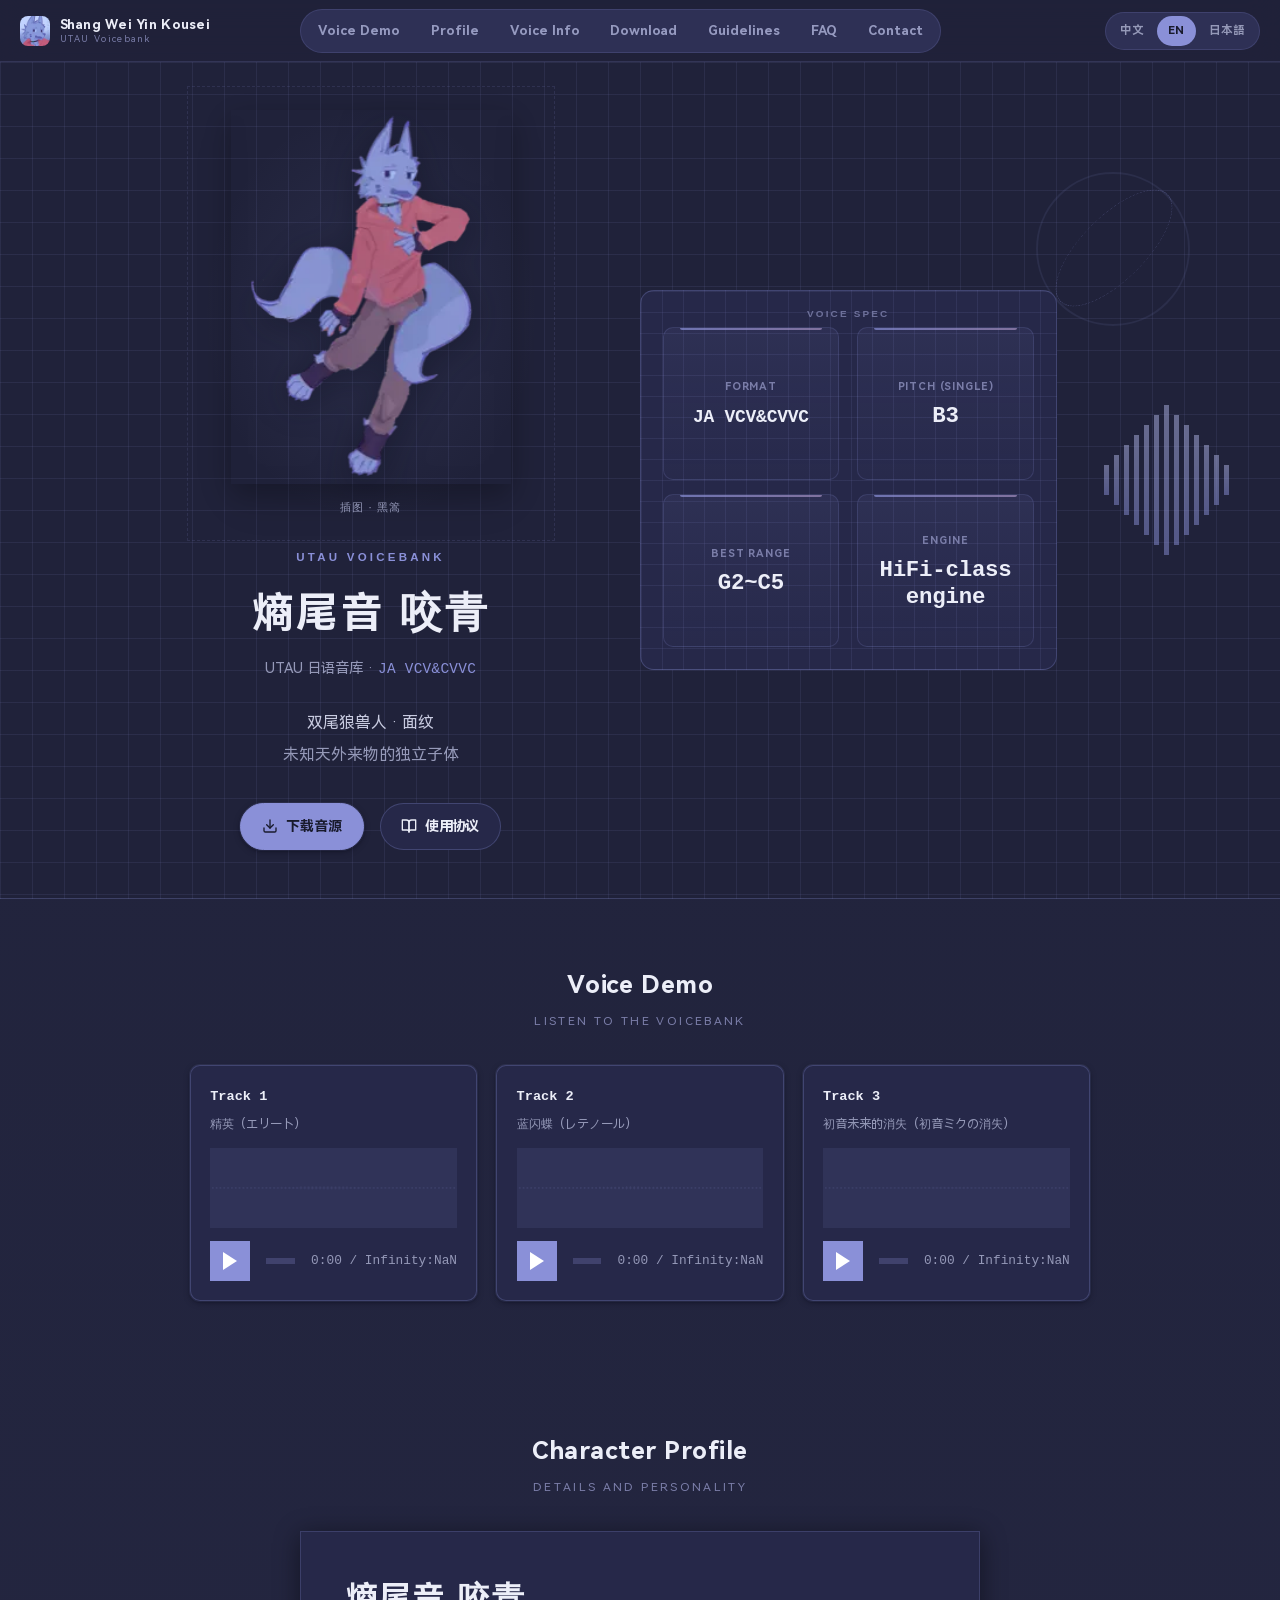
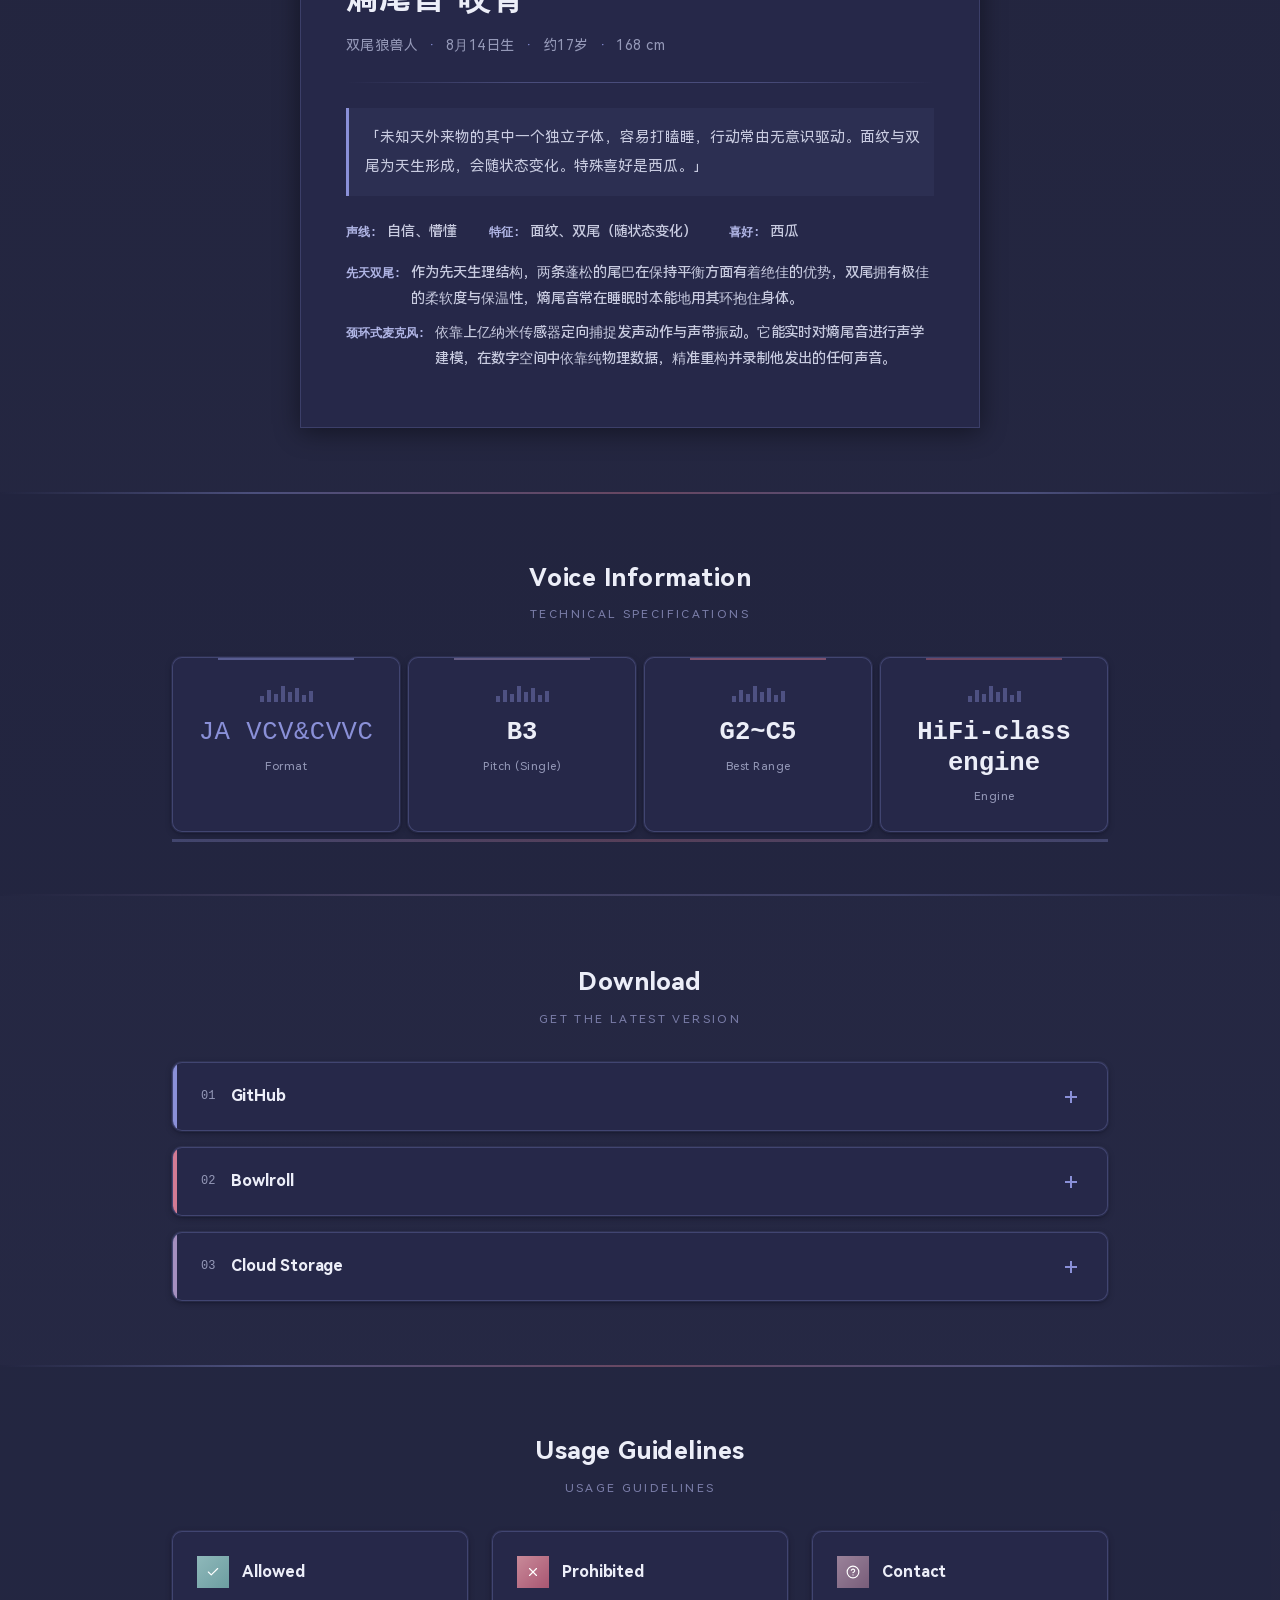
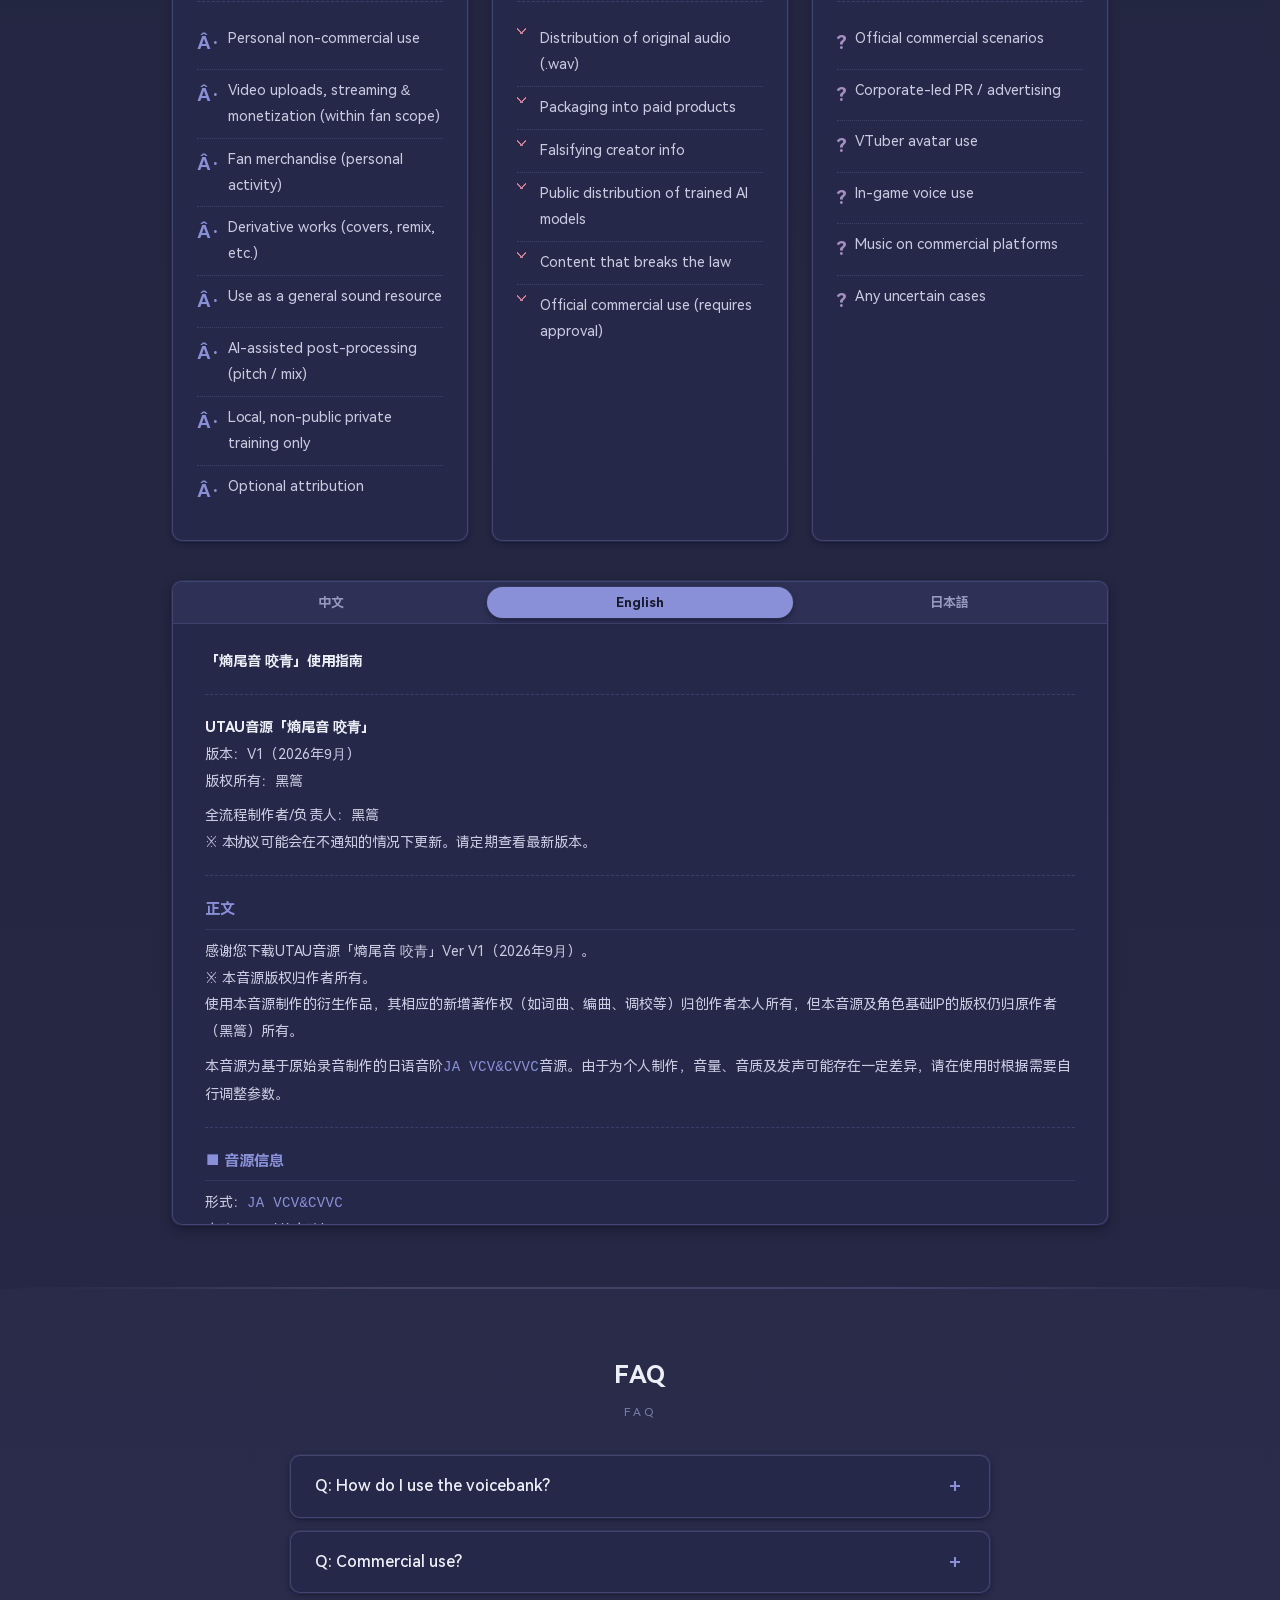
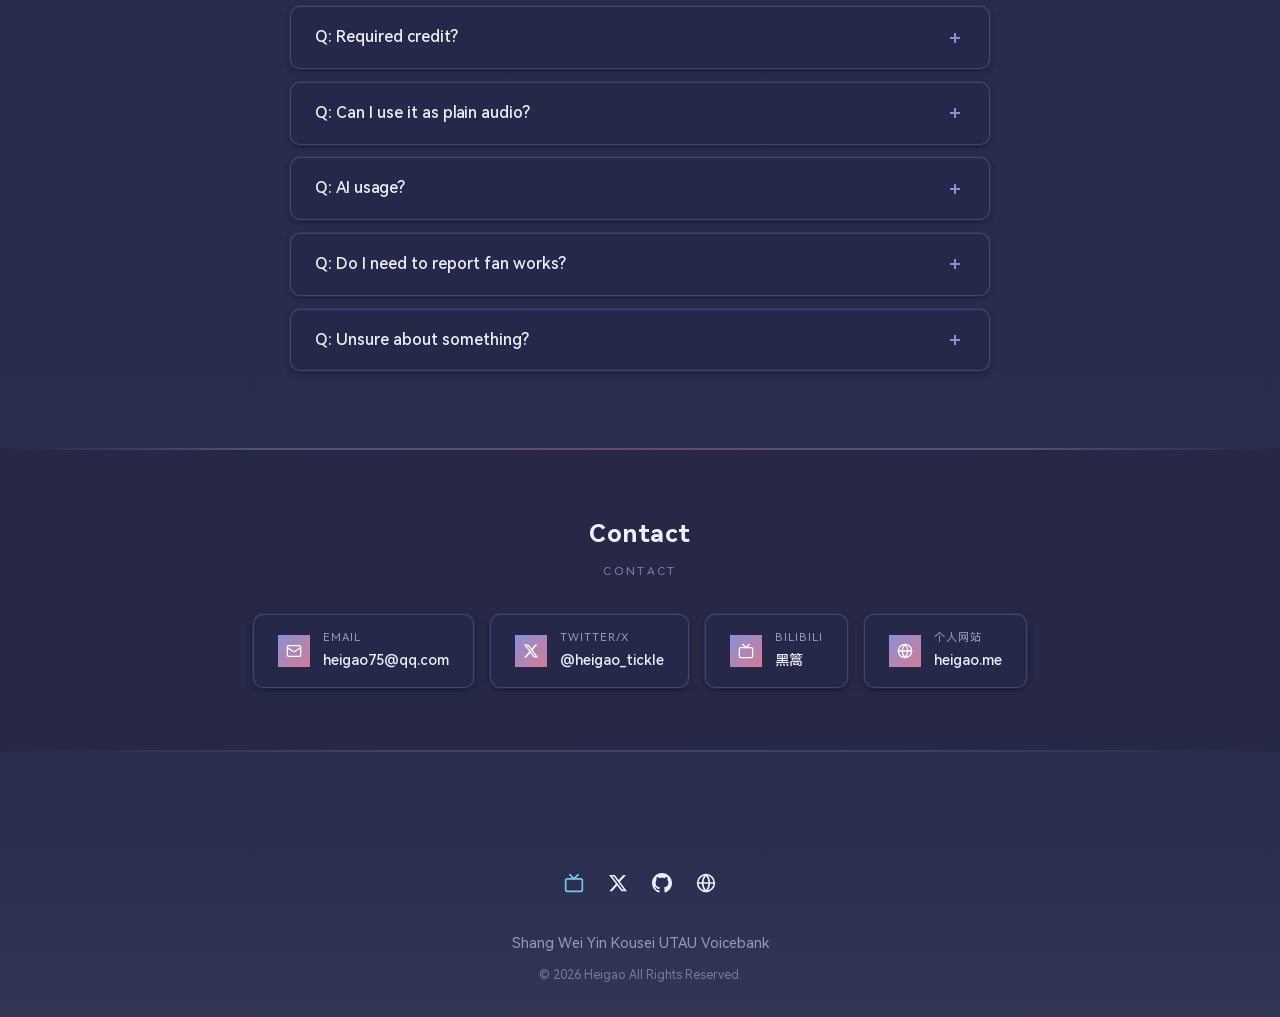
==== index-en.html @ f9328d7e "Re-encode demo-01 from updated Elite source WAV" ====
<!DOCTYPE html>

<html lang="en"><head><meta http-equiv="Content-Type" content="text/html; charset=UTF-8">
  
  <meta name="viewport" content="width=device-width, initial-scale=1.0">
  <title>Shang Wei Yin Kousei | UTAU Voicebank</title>
  <meta name="description" content="Shang Wei Yin Kousei free UTAU Japanese voicebank (JA VCV&amp;CVVC). Wolf furry character with facial markings & twin tails. Great for covers and fan creation. Created by Heigao.">
  <meta name="author" content="黑篙">

  <link rel="alternate" hreflang="zh-CN" href="https://kuro-voicebank.pages.dev/">
  <link rel="alternate" hreflang="ja" href="https://kuro-voicebank.pages.dev/index-jp.html">
  <link rel="alternate" hreflang="en" href="https://kuro-voicebank.pages.dev/index-en.html">
  <link rel="alternate" hreflang="x-default" href="https://kuro-voicebank.pages.dev/">

  <!-- Open Graph -->
  <meta property="og:title" content="Shang Wei Yin Kousei | UTAU Voicebank">
  <meta property="og:description" content="UTAU voicebank Shang Wei Yin Kousei — JA VCV&amp;CVVC Japanese single-scale library. Recommended engine: HiFi-class engine. Free to download for covers and fan creation.">
  <meta property="og:type" content="website">

  <!-- Favicon -->
  <link rel="icon" type="image/x-icon" href="favicon.ico">
  <link rel="icon" type="image/webp" sizes="48x48" href="assets/images/icon-48.webp">

  <!-- Jost (英文标题) + Source Code Pro (代码/数字) + Zen Kaku Gothic New (日文) -->
  <link rel="preconnect" href="https://fonts.googleapis.com">
  <link rel="preconnect" href="https://fonts.gstatic.com" crossorigin="">
  <link href="https://fonts.googleapis.comcss2?family=Jost:wght@500;600;700;800;900&family=Source+Code+Pro:wght@400;500;600;700&family=Zen+Kaku+Gothic+New:wght@500;700;900&display=swap" rel="stylesheet">

  <!-- Styles -->
    
  

  <style>
    /* 单独微调中文版上下两行的文字间距，修复较短文本导致的视觉断层 */
    .scroll-left .bg-deco-text,
    .scroll-left-slow .bg-deco-text {
      padding-right: 12vw !important;
      /* 缩小中文短句块之间的左右留白 */
    }
  </style>
  
  
  
  
  
  
  
  
  
  
  
  
  
  
  
  
  
  
  
  
  
  
  
  
  
  
  
  
  
  
  
  
  
  
  
  
  
  
  
  
  
    
  
  
  
  
  
  <style id="critical-css">@font-face{font-family:'HarmonyOS Sans SC';src:url('font/subset/HarmonyOS_Sans_SC_Regular.woff2') format('woff2'),url('font/subset/HarmonyOS_Sans_SC_Regular.woff') format('woff');font-weight:400;font-style:normal;font-display:swap;}@font-face{font-family:'HarmonyOS Sans SC';src:url('font/subset/HarmonyOS_Sans_SC_Medium.woff2') format('woff2'),url('font/subset/HarmonyOS_Sans_SC_Medium.woff') format('woff');font-weight:500;font-style:normal;font-display:swap;}@font-face{font-family:'HarmonyOS Sans SC';src:url('font/subset/HarmonyOS_Sans_SC_Bold.woff2') format('woff2'),url('font/subset/HarmonyOS_Sans_SC_Bold.woff') format('woff');font-weight:700;font-style:normal;font-display:swap;}:root{--sidebar-width:0px;}*{position:relative;z-index:1;}html{scroll-behavior:smooth;}body{background:linear-gradient(180deg,var(--bg-top) 0%,var(--bg-bottom) 100%);}a{color:var(--primary);text-decoration:none;transition:color 0.2s;}a:hover{color:var(--accent-pink);}.bg-deco{position:fixed;top:0;left:0;right:0;bottom:0;z-index:0;pointer-events:none;overflow:hidden;}.bg-deco-wrapper{position:absolute;top:50%;left:50%;transform:translate(-50%,-50%) rotate(-12deg);width:200vw;display:flex;flex-direction:column;gap:10vh;}.bg-deco-row{display:flex;width:max-content;}.bg-deco-text{opacity:0.45;}.scroll-left{animation:marquee-left 70s linear infinite;}.scroll-right{animation:marquee-right 60s linear infinite;}.scroll-left-slow{animation:marquee-left 100s linear infinite;}.main-content{margin-left:0;}.container{padding-top:2.2rem;padding-bottom:2.2rem;}.sidebar{display:none !important;}.sidebar-brand{padding:0 1.2rem 1.5rem;border-bottom:1px solid var(--border);margin-bottom:1rem;}.sidebar-brand-link{display:flex;align-items:center;gap:0.7rem;text-decoration:none;}.sidebar-brand-link img{width:36px;height:36px;border-radius:0;flex-shrink:0;}.sidebar-brand-text{font-size:0.85rem;font-weight:700;color:var(--text-dark);letter-spacing:1px;line-height:1.3;}.sidebar-nav{flex:1;display:flex;flex-direction:column;gap:0.2rem;padding:0 0.8rem;overflow-y:auto;}.sidebar-nav a{display:flex;align-items:center;gap:0.8rem;padding:0.65rem 1rem;border-radius:0;font-size:0.85rem;font-weight:500;color:var(--text-light);text-decoration:none;position:relative;transition:color 0.25s ease,padding-left 0.25s ease;overflow:hidden;}.sidebar-nav a::before{content:'';position:absolute;inset:0;border-radius:0;background:var(--primary);opacity:0;transform:scaleX(0.3);transform-origin:left center;transition:opacity 0.3s ease,transform 0.35s cubic-bezier(0.4,0,0.2,1);z-index:0;}.sidebar-nav a:hover{color:var(--primary);}.sidebar-nav a:hover::before{opacity:0.08;transform:scaleX(1);}.sidebar-nav a.active{color:white;font-weight:600;padding-left:1.15rem;}.sidebar-nav a.active::before{opacity:1;transform:scaleX(1);}.sidebar-nav a > *{position:relative;z-index:1;}.sidebar-nav a.active:hover{color:white;}.sidebar-nav-icon{width:18px;height:18px;flex-shrink:0;color:currentColor;stroke-width:1.8;}.sidebar-nav-text{flex:1;}.sidebar-footer{display:none !important;}.sidebar-sns{display:flex;gap:0.5rem;padding:0 0.5rem;}.sidebar-sns-link{width:34px;height:34px;background:rgba(138,144,216,0.14);border-radius:0;display:flex;align-items:center;justify-content:center;color:var(--text-light);font-size:0.85rem;text-decoration:none;transition:all 0.2s;}.sidebar-sns-link:hover{background:var(--primary);color:white;transform:translateY(-2px);}.sidebar-site{display:flex;align-items:center;gap:0.5rem;padding:0.6rem 1rem;margin:0 0.6rem;color:var(--text-muted);font-size:0.78rem;text-decoration:none;border-left:2px solid rgba(var(--primary-rgb),0.25);transition:color 0.3s,border-color 0.3s;}.sidebar-site:hover{color:var(--primary);border-left-color:var(--primary);}.sidebar-sns-link.bilibili{background:rgba(0,161,214,0.12);color:#70c9ed;}.sidebar-sns-link.bilibili:hover{background:#1689b8;color:white;}.sidebar-toggle{display:none;position:fixed;top:1rem;left:1rem;width:44px;height:44px;background:var(--surface);border:1px solid var(--border);border-radius:0;box-shadow:0 2px 12px rgba(0,0,0,0.45);z-index:999;cursor:pointer;align-items:center;justify-content:center;flex-direction:column;gap:5px;padding:0;}.sidebar-toggle span{display:block;width:20px;height:2px;background:var(--text-dark);border-radius:0;transition:all 0.3s;}.sidebar-toggle.active span:nth-child(1){transform:rotate(45deg) translate(5px,5px);}.sidebar-toggle.active span:nth-child(2){opacity:0;}.sidebar-toggle.active span:nth-child(3){transform:rotate(-45deg) translate(5px,-5px);}.sidebar-overlay{display:none !important;}.hero{padding:0;display:block;position:relative;overflow:hidden;border-bottom:1px solid var(--line-strong);background-color:var(--hero-canvas);background-image:linear-gradient(var(--hero-grid) 1px,transparent 1px),linear-gradient(90deg,var(--hero-grid) 1px,transparent 1px);background-size:32px 32px;}.hero-waveform{display:none;}.hero-waveform .bar{width:5px;opacity:0.7;background:linear-gradient(to top,var(--primary),var(--primary-dark));}.hero-waveform .bar:nth-child(1){height:30px;animation-delay:0.6s;}.hero-waveform .bar:nth-child(2){height:50px;animation-delay:0.5s;}.hero-waveform .bar:nth-child(3){height:70px;animation-delay:0.4s;}.hero-waveform .bar:nth-child(4){height:90px;animation-delay:0.3s;}.hero-waveform .bar:nth-child(5){height:110px;animation-delay:0.2s;}.hero-waveform .bar:nth-child(6){height:130px;animation-delay:0.1s;}.hero-waveform .bar:nth-child(7){height:150px;animation-delay:0s;}.hero-waveform .bar:nth-child(8){height:130px;animation-delay:0.1s;}.hero-waveform .bar:nth-child(9){height:110px;animation-delay:0.2s;}.hero-waveform .bar:nth-child(10){height:90px;animation-delay:0.3s;}.hero-waveform .bar:nth-child(11){height:70px;animation-delay:0.4s;}.hero-waveform .bar:nth-child(12){height:50px;animation-delay:0.5s;}.hero-waveform .bar:nth-child(13){height:30px;animation-delay:0.6s;}.hero-visual{flex:0 0 auto;max-width:320px;width:100%;padding:0 1rem;}.hero-visual::before{inset:-6px;}.hero-visual::after{inset:-12px;}.hero-visual img{width:100%;border-radius:0;box-shadow:0 10px 28px rgba(0,0,0,0.28);position:relative;z-index:1;}.hero-character{max-width:260px;}.hero-visual-text{text-align:center;font-size:0.7rem;color:var(--text-muted);margin-top:0.8rem;letter-spacing:1px;font-family:'Jost',sans-serif;}.hero-text{flex:1;min-width:0;}.hero-title{font-size:1.5rem;}.hero-subtitle{font-size:0.9rem;color:var(--text-muted);margin-bottom:1.5rem;}.hero-description{font-size:1rem;color:var(--text-light);margin-bottom:2rem;line-height:2;}.hero-download{justify-content:center;}.hero-stage{grid-template-columns:1fr;gap:2rem;margin-left:0;margin-right:0;}.hero-main{display:flex;flex-direction:column;text-align:center;gap:1.5rem;}.hero-eyebrow{font-family:'Jost',sans-serif;font-size:0.72rem;font-weight:700;letter-spacing:0.28em;color:var(--brand);text-transform:uppercase;margin-bottom:0.5rem;}.hero-tally{padding:14px 16px;gap:12px 14px;}.hero-tally-item{padding:10px 12px;}.hero-tally-label{font-size:0.66rem;font-weight:600;letter-spacing:0.08em;color:var(--subtle);text-transform:uppercase;white-space:nowrap;overflow:hidden;text-overflow:ellipsis;max-width:100%;}.hero-tally-value{font-size:1.1rem;}.hero-tally-value .vb-type{font-size:1.12rem;}.topnav{padding:0.5rem 1rem;z-index:998;}.topnav-brand{display:flex;align-items:center;gap:0.6rem;text-decoration:none;flex:none;}.topnav-brand img{border-radius:8px;}.topnav-brand-text{font-size:0.82rem;font-weight:700;color:var(--ink);letter-spacing:0.02em;line-height:1.25;}.topnav-brand-text small{display:none;}.topnav-nav{display:none;}.topnav-link{padding:0.38rem 0.9rem;border-radius:999px;font-size:0.82rem;font-weight:600;color:var(--muted);text-decoration:none;white-space:nowrap;transition:background-color var(--duration-fast) var(--ease),color var(--duration-fast) var(--ease);}.topnav-link:hover{color:var(--ink);background:var(--surface-hover);}.topnav-link.active{background:var(--brand);color:var(--on-brand);}.topnav-lang{margin-left:auto;}.topnav-lang a{padding:0.24rem 0.55rem;font-size:0.68rem;}.topnav-lang a:hover{background:var(--surface-hover);color:var(--brand);}.topnav-lang a.active{background:var(--brand);color:var(--on-brand);}.install-command{border:1px solid var(--line-strong);background:var(--surface-muted);border-radius:8px;display:grid;grid-template-columns:auto minmax(0,1fr) 42px;align-items:center;overflow:hidden;margin-top:1rem;}.install-prompt{color:var(--brand);font-family:'Source Code Pro',monospace;font-weight:700;padding-left:1rem;user-select:none;}.install-command code{padding:0.62rem 1rem;font-family:'Source Code Pro',monospace;font-size:0.76rem;color:var(--ink);overflow-x:auto;white-space:nowrap;}.install-copy{border:none;background:transparent;color:var(--subtle);height:100%;cursor:pointer;display:flex;align-items:center;justify-content:center;transition:color var(--duration-fast) var(--ease),background-color var(--duration-fast) var(--ease);}.install-copy:hover{color:var(--brand);background:var(--surface-hover);}.install-copy.copied{color:var(--brand);}p .vb-type,.voice-stat-value .vb-type{font-family:'Source Code Pro','Jost',monospace;font-weight:500;letter-spacing:0.02em;color:var(--primary);}.btn{border-radius:999px;border:1px solid transparent;padding:0.62rem 1.3rem;font-size:0.88rem;font-weight:650;}.btn-primary{border-color:var(--brand);background:var(--brand);color:var(--on-brand);box-shadow:var(--shadow-sm);}.btn-primary:hover{background:var(--brand-dark);border-color:var(--brand-dark);transform:var(--lift);color:var(--on-brand);}.btn-secondary{border-color:var(--line-strong);background:var(--surface);color:var(--ink);}.btn-secondary:hover{border-color:var(--brand);color:var(--brand);background:var(--surface);transform:var(--lift);}.btn-warm{background:var(--accent-warm);color:white;}.btn-warm:hover{background:var(--accent-orange);transform:translateY(-2px);color:white;}.lang-switcher{top:0.8rem;right:0.8rem;}.lang-switcher a{padding:0.25rem 0.6rem;font-size:0.7rem;}.lang-switcher a:hover{background:rgba(138,144,216,0.20);color:var(--primary);}.lang-switcher.hidden{opacity:0;pointer-events:none;transition:opacity 0.2s;}.lang-switcher a.active{background:var(--primary);color:white;}@keyframes marquee-left{0%{transform:translateX(0);}100%{transform:translateX(-50%);}@keyframes marquee-right{0%{transform:translateX(-50%);}100%{transform:translateX(0);}@keyframes arc-pulse{0%,100%{transform:scaleY(0.4);opacity:0.2;}50%{transform:scaleY(1);opacity:0.5;}@keyframes marquee-left{0%{transform:translateX(0);}100%{transform:translateX(-50%);}}@keyframes marquee-right{0%{transform:translateX(-50%);}100%{transform:translateX(0);}}@keyframes arc-pulse{0%,100%{transform:scaleY(0.4);opacity:0.2;}50%{transform:scaleY(1);opacity:0.5;}}@media (min-width:901px){.sidebar-toggle,.sidebar-overlay{display:none !important;}}@media (min-width:901px){.sidebar{display:none !important;}}@media (max-width:900px){:root{--sidebar-width:0px;}.main-content{margin-left:0;}.hero{flex-direction:column;text-align:center;padding:5rem 1.5rem 3rem;gap:2rem;}.hero-visual{flex:0 0 auto;max-width:320px;width:100%;padding:0 1rem;box-sizing:border-box;}.hero-character{max-width:260px;width:100%;}.hero-download{justify-content:center;}.hero-title{font-size:1.8rem;}.hero-waveform{right:10px;}}@media (max-width:900px){.topnav{padding:0.5rem 1rem;z-index:998;}.topnav-nav{display:none;}.topnav-lang{margin-left:auto;}.hero .container{padding-top:2.2rem;padding-bottom:2.2rem;}.hero-stage{grid-template-columns:1fr;gap:2rem;margin-left:0;margin-right:0;}.hero-main{display:flex;flex-direction:column;text-align:center;gap:1.5rem;}.hero-visual{flex:0 0 auto;max-width:320px;width:100%;padding:0 1rem;}.hero-character{max-width:260px;}.hero-download{justify-content:center;}.hero-title{font-size:1.8rem;}.hero-tally{grid-template-columns:1fr 1fr;grid-template-rows:auto auto;padding:18px 18px 20px;min-height:0;}.hero-tally::before{display:none;}.hero-tally{grid-template-columns:1fr 1fr;grid-template-rows:auto auto;padding:18px 18px 20px;min-height:0;}.hero-tally-divider{display:none;}.hero-tally-item{padding:10px 12px;}.hero-tally-value{font-size:1.18rem;}.hero-waveform{display:none;}.hero::before{width:80px;height:80px;top:60px;right:-10px;border-width:2px;}.hero::after{top:60px;right:-10px;width:80px;height:80px;transform:rotate(-45deg) scaleY(0.42);}}@media (max-width:600px){.container{padding:0 1rem;}.hero{padding:5rem 0 2.5rem;}.hero-title{font-size:1.5rem;}.hero-character{max-width:220px;aspect-ratio:3 / 4;width:100%;}.hero-visual{padding:0 0.5rem;}.hero-visual::before{inset:-6px;}.hero-visual::after{inset:-12px;}.section{padding:2.5rem 0;}.section-title h2{font-size:1.3rem;}.lang-switcher{top:0.8rem;right:0.8rem;}.lang-switcher a{padding:0.25rem 0.6rem;font-size:0.7rem;}.hero-waveform{display:none;}}@media (max-width:600px){.topnav-brand-text small{display:none;}.topnav-lang a{padding:0.24rem 0.55rem;font-size:0.68rem;}.hero-title{font-size:1.5rem;}.hero-tally{padding:14px 16px;gap:12px 14px;}.hero-tally-value{font-size:1.1rem;}}</style>
  <link rel="preload" href="style.css" as="style" onload="this.rel='stylesheet'"><noscript><link rel="stylesheet" href="style.css"></noscript>
</head>

<body>
  <!-- 高级视觉：背景动效装饰 (倾斜错落字幕) -->
  <div class="bg-deco">
    <div class="bg-deco-wrapper">
      <!-- 第一行：中文版专属名称 (已删除空格) -->
      <div class="bg-deco-row scroll-left">
        <div class="bg-deco-text">SHANG WEI YIN KURO SHANG WEI YIN KURO SHANG WEI YIN KURO </div>
        <div class="bg-deco-text">熵尾咬青 熵尾咬青 熵尾咬青 </div>
      </div>
      <!-- 第二行：不变 -->
      <div class="bg-deco-row scroll-right">
        <div class="bg-deco-text">UTAU • JA VCV&amp;CVVC UTAU • JA VCV&amp;CVVC </div>
        <div class="bg-deco-text">UTAU • JA VCV&amp;CVVC UTAU • JA VCV&amp;CVVC </div>
      </div>
      <!-- 第三行：中文版感谢 -->
      <div class="bg-deco-row scroll-left-slow">
        <div class="bg-deco-text">THANK YOU FOR USING THANK YOU FOR USING </div>
        <div class="bg-deco-text">感谢使用 感谢使用 感谢使用 </div>
      </div>
    </div>
  </div>

  <!-- 顶部胶囊导航 (桌面端) -->
  <header class="topnav" id="topnav">
    <a href="index-en.html#hero" class="topnav-brand">
      <img src="assets/images/icon-72.webp" alt="Kousei" style="width:30px;height:30px;">
      <span class="topnav-brand-text">Shang Wei Yin Kousei<small>UTAU Voicebank</small></span>
    </a>
    <nav class="topnav-nav" aria-label="Home">
      <a href="index-en.html#demo" class="topnav-link">Voice Demo</a>
      <a href="index-en.html#profile" class="topnav-link">Profile</a>
      <a href="index-en.html#voicebank" class="topnav-link">Voice Info</a>
      <a href="index-en.html#download" class="topnav-link">Download</a>
      <a href="index-en.html#guidelines" class="topnav-link">Guidelines</a>
      <a href="index-en.html#faq" class="topnav-link">FAQ</a>
      <a href="index-en.html#contact" class="topnav-link">Contact</a>
    </nav>
    <div class="lang-switcher topnav-lang">
      <a href="index.html">中文</a>
      <a href="index-en.html" class="active">EN</a>
      <a href="index-jp.html">日本語</a>
    </div>
  </header>

  <!-- Left Sidebar Navigation -->
  <nav class="sidebar" id="sidebar">
    <div class="sidebar-brand">
      <a href="index.html" class="sidebar-brand-link">
        <img src="assets/images/icon-72.webp" alt="Kousei" style="width:36px;height:36px;border-radius:0;">
        <span class="sidebar-brand-text">Shang Wei Yin Kousei<br><small style="font-weight:400;color:var(--text-muted);font-size:0.7rem;">UTAU Voicebank</small></span>
      </a>
    </div>
    <div class="sidebar-nav">
      <a href="index-en.html#hero" class="nav-home active">
        <svg xmlns="http://www.w3.org/2000/svg" width="16" height="16" viewBox="0 0 24 24" fill="none" stroke="currentColor" stroke-width="2" stroke-linecap="round" stroke-linejoin="round"><path d="m3 9 9-7 9 7v11a2 2 0 0 1-2 2H5a2 2 0 0 1-2-2z"></path><polyline points="9 22 9 12 15 12 15 22"></polyline></svg>
        <span class="sidebar-nav-text">Home</span>
      </a>
      <a href="index-en.html#demo" class="nav-demo">
        <svg class="sidebar-nav-icon" xmlns="http://www.w3.org/2000/svg" width="18" height="18" viewBox="0 0 24 24" fill="none" stroke="currentColor" stroke-width="2" stroke-linecap="round" stroke-linejoin="round">
          <polygon points="5 3 19 12 5 21 5 3"></polygon>
        </svg>
        <span class="sidebar-nav-text">Voice Demo</span>
      </a>
      <a href="index-en.html#profile" class="nav-profile">
        <svg xmlns="http://www.w3.org/2000/svg" width="16" height="16" viewBox="0 0 24 24" fill="none" stroke="currentColor" stroke-width="2" stroke-linecap="round" stroke-linejoin="round"><path d="M19 21v-2a4 4 0 0 0-4-4H9a4 4 0 0 0-4 4v2"></path><circle cx="12" cy="7" r="4"></circle></svg>
        <span class="sidebar-nav-text">Profile</span>
      </a>
      <a href="index-en.html#voicebank" class="nav-voicebank">
        <svg xmlns="http://www.w3.org/2000/svg" width="16" height="16" viewBox="0 0 24 24" fill="none" stroke="currentColor" stroke-width="2" stroke-linecap="round" stroke-linejoin="round"><path d="M12 2a3 3 0 0 0-3 3v7a3 3 0 0 0 6 0V5a3 3 0 0 0-3-3Z"></path><path d="M19 10v2a7 7 0 0 1-14 0v-2"></path><line x1="12" x2="12" y1="19" y2="22"></line></svg>
        <span class="sidebar-nav-text">Voice Info</span>
      </a>
      <a href="index-en.html#download" class="nav-download">
        <svg xmlns="http://www.w3.org/2000/svg" width="16" height="16" viewBox="0 0 24 24" fill="none" stroke="currentColor" stroke-width="2" stroke-linecap="round" stroke-linejoin="round"><path d="M21 15v4a2 2 0 0 1-2 2H5a2 2 0 0 1-2-2v-4"></path><polyline points="7 10 12 15 17 10"></polyline><line x1="12" x2="12" y1="15" y2="3"></line></svg>
        <span class="sidebar-nav-text">Download</span>
      </a>
      <a href="index-en.html#guidelines" class="nav-guidelines">
        <svg xmlns="http://www.w3.org/2000/svg" width="16" height="16" viewBox="0 0 24 24" fill="none" stroke="currentColor" stroke-width="2" stroke-linecap="round" stroke-linejoin="round"><path d="M2 3h6a4 4 0 0 1 4 4v14a3 3 0 0 0-3-3H2z"></path><path d="M22 3h-6a4 4 0 0 0-4 4v14a3 3 0 0 1 3-3h7z"></path></svg>
        <span class="sidebar-nav-text">Guidelines</span>
      </a>
      <a href="index-en.html#faq" class="nav-faq">
        <svg xmlns="http://www.w3.org/2000/svg" width="16" height="16" viewBox="0 0 24 24" fill="none" stroke="currentColor" stroke-width="2" stroke-linecap="round" stroke-linejoin="round"><circle cx="12" cy="12" r="10"></circle><path d="M9.09 9a3 3 0 0 1 5.83 1c0 2-3 3-3 3"></path><path d="M12 17h.01"></path></svg>
        <span class="sidebar-nav-text">FAQ</span>
      </a>
      <a href="index-en.html#contact" class="nav-contact">
        <svg xmlns="http://www.w3.org/2000/svg" width="16" height="16" viewBox="0 0 24 24" fill="none" stroke="currentColor" stroke-width="2" stroke-linecap="round" stroke-linejoin="round"><rect width="20" height="16" x="2" y="4" rx="2"></rect><path d="m22 7-8.97 5.7a1.94 1.94 0 0 1-2.06 0L2 7"></path></svg>
        <span class="sidebar-nav-text">Contact</span>
      </a>
    </div>
    <a href="https://heigao.me/" target="_blank" class="sidebar-site">
      <svg xmlns="http://www.w3.org/2000/svg" width="14" height="14" viewBox="0 0 24 24" fill="none" stroke="currentColor" stroke-width="2" stroke-linecap="round" stroke-linejoin="round"><circle cx="12" cy="12" r="10"></circle><path d="M12 2a14.5 14.5 0 0 0 0 20 14.5 14.5 0 0 0 0-20"></path><path d="M2 12h20"></path></svg>
      <span>Personal Website</span>
    </a>
    <div class="sidebar-footer">
      <div class="sidebar-sns">
        <a href="https://space.bilibili.com/695724697" target="_blank" class="sidebar-sns-link bilibili" title="Bilibili"><svg xmlns="http://www.w3.org/2000/svg" width="16" height="16" viewBox="0 0 24 24" fill="none" stroke="currentColor" stroke-width="2" stroke-linecap="round" stroke-linejoin="round"><rect width="20" height="15" x="2" y="7" rx="2" ry="2"></rect><polyline points="17 2 12 7 7 2"></polyline></svg></a>
        <a href="https://twitter.com/heigao_tickle" target="_blank" class="sidebar-sns-link" title="Twitter/X"><svg xmlns="http://www.w3.org/2000/svg" width="16" height="16" viewBox="0 0 24 24" fill="currentColor"><path d="M18.244 2.25h3.308l-7.227 8.26 8.502 11.24H16.17l-5.214-6.817L4.99 21.75H1.68l7.73-8.835L1.254 2.25H8.08l4.713 6.231zm-1.161 17.52h1.833L7.084 4.126H5.117z"></path></svg></a>
          <a href="https://github.com/Heigao-Clank/kuro-voicebank" target="_blank" class="sidebar-sns-link" title="GitHub"><svg viewBox="0 0 24 24" fill="currentColor" style="width:16px;height:16px;">
            <path d="M12 0c-6.626 0-12 5.373-12 12 0 5.302 3.438 9.8 8.207 11.387.599.111.793-.261.793-.577v-2.234c-3.338.726-4.033-1.416-4.033-1.416-.546-1.387-1.333-1.756-1.333-1.756-1.089-.745.083-.729.083-.729 1.205.084 1.839 1.237 1.839 1.237 1.07 1.834 2.807 1.304 3.492.997.107-.775.418-1.305.762-1.604-2.665-.305-5.467-1.334-5.467-5.931 0-1.311.469-2.381 1.236-3.221-.124-.303-.535-1.524.117-3.176 0 0 1.008-.322 3.301 1.23.957-.266 1.983-.399 3.003-.404 1.02.005 2.047.138 3.006.404 2.291-1.552 3.297-1.23 3.297-1.23.653 1.653.242 2.874.118 3.176.77.84 1.235 1.911 1.235 3.221 0 4.609-2.807 5.624-5.479 5.921.43.372.823 1.102.823 2.222v3.293c0 .319.192.694.801.576 4.765-1.589 8.199-6.086 8.199-11.386 0-6.627-5.373-12-12-12z"></path>
          </svg></a>
        <a href="https://heigao.me/" target="_blank" class="sidebar-sns-link" title="个人网站"><svg xmlns="http://www.w3.org/2000/svg" width="16" height="16" viewBox="0 0 24 24" fill="none" stroke="currentColor" stroke-width="2" stroke-linecap="round" stroke-linejoin="round"><circle cx="12" cy="12" r="10"></circle><path d="M12 2a14.5 14.5 0 0 0 0 20 14.5 14.5 0 0 0 0-20"></path><path d="M2 12h20"></path></svg></a>
      </div>
    </div>
  </nav>

  <!-- Main Content -->
  <div class="main-content">
    <!-- Hero Section - 1024Store Style -->
    <section class="hero" id="hero">
      <div class="container">
        <div class="hero-stage">
          <div class="hero-main">
            <div class="hero-visual">
              <picture>
                <source media="(max-width: 600px)" srcset="assets/images/character-320w.webp">
                <img src="assets/images/character.webp" alt="熵尾音 咬青" class="hero-character" onerror="this.style.display='none'">
              </picture>
              <p class="hero-visual-text">插图 · 黑篙</p>
            </div>
            <div class="hero-text">
              <p class="hero-eyebrow">UTAU VOICEBANK</p>
              <h1 class="hero-title">熵尾音 咬青</h1>
              <p class="hero-subtitle">UTAU 日语音库 · <span class="vb-type">JA VCV&amp;CVVC</span></p>
              <p class="hero-description">
                双尾狼兽人 · 面纹<br>
                <span class="text-muted">未知天外来物的独立子体</span>
              </p>
              <div class="hero-download">
                <a href="index-en.html#download" class="btn btn-primary"><svg xmlns="http://www.w3.org/2000/svg" width="16" height="16" viewBox="0 0 24 24" fill="none" stroke="currentColor" stroke-width="2" stroke-linecap="round" stroke-linejoin="round"><path d="M21 15v4a2 2 0 0 1-2 2H5a2 2 0 0 1-2-2v-4"></path><polyline points="7 10 12 15 17 10"></polyline><line x1="12" x2="12" y1="15" y2="3"></line></svg>
                  下载音源</a>
                <a href="index-en.html#guidelines" class="btn btn-secondary"><svg xmlns="http://www.w3.org/2000/svg" width="16" height="16" viewBox="0 0 24 24" fill="none" stroke="currentColor" stroke-width="2" stroke-linecap="round" stroke-linejoin="round"><path d="M2 3h6a4 4 0 0 1 4 4v14a3 3 0 0 0-3-3H2z"></path><path d="M22 3h-6a4 4 0 0 0-4 4v14a3 3 0 0 1 3-3h7z"></path></svg> 使用协议</a>
              </div>
            </div>
          </div>
          <dl class="hero-tally" aria-label="Voice specifications">
            <div class="hero-tally-item">
              <dt class="hero-tally-label">Format</dt>
              <dd class="hero-tally-value"><span class="vb-type">JA VCV&amp;CVVC</span></dd>
            </div>
            <div class="hero-tally-item">
              <dt class="hero-tally-label">Pitch (Single)</dt>
              <dd class="hero-tally-value">B3</dd>
            </div>
            <div class="hero-tally-item">
              <dt class="hero-tally-label">Best Range</dt>
              <dd class="hero-tally-value">G2~C5</dd>
            </div>
            <div class="hero-tally-item">
              <dt class="hero-tally-label">Engine</dt>
              <dd class="hero-tally-value">HiFi-class engine</dd>
            </div>
          </dl>
        </div>
      </div>
      <div class="hero-waveform">
        <div class="bar"></div>
        <div class="bar"></div>
        <div class="bar"></div>
        <div class="bar"></div>
        <div class="bar"></div>
        <div class="bar"></div>
        <div class="bar"></div>
        <div class="bar"></div>
        <div class="bar"></div>
        <div class="bar"></div>
        <div class="bar"></div>
        <div class="bar"></div>
        <div class="bar"></div>
      </div>
    </section>

    <!-- Demo Audio Section -->
    <section class="section anim-paused" id="demo">
      <div class="container">
        <div class="section-title">
          <h2>Voice Demo</h2>
          <p>Listen to the voicebank</p>
        </div>
        <div class="demo-grid">
          <div class="demo-card" data-index="0">
            <div class="demo-card-header">
              <span class="demo-card-title">Track 1</span>
              <span class="demo-card-desc">精英（エリート）</span>
            </div>
            <div class="demo-canvas-wrap">
              <canvas class="demo-canvas" width="655" height="160"></canvas>
            </div>
            <div class="demo-controls">
              <button class="demo-play-btn">
                <svg class="icon-play" xmlns="http://www.w3.org/2000/svg" width="24" height="24" viewBox="0 0 24 24" fill="currentColor"><polygon points="5 3 19 12 5 21 5 3"></polygon></svg>
                <svg class="icon-pause" xmlns="http://www.w3.org/2000/svg" width="24" height="24" viewBox="0 0 24 24" fill="currentColor" style="display:none"><rect x="6" y="4" width="4" height="16"></rect><rect x="14" y="4" width="4" height="16"></rect></svg>
              </button>
              <div class="demo-progress">
                <div class="demo-progress-bar"></div>
              </div>
              <span class="demo-time">0:00 / 1:48</span>
            </div>
            <audio preload="metadata"><source src="assets/audio/demo-01.opus" type="audio/ogg; codecs=opus"><source src="assets/audio/demo-01.mp3" type="audio/mpeg"></audio>
          </div>
          <div class="demo-card" data-index="1">
            <div class="demo-card-header">
              <span class="demo-card-title">Track 2</span>
              <span class="demo-card-desc">蓝闪蝶（レテノール）</span>
            </div>
            <div class="demo-canvas-wrap">
              <canvas class="demo-canvas" width="655" height="160"></canvas>
            </div>
            <div class="demo-controls">
              <button class="demo-play-btn">
                <svg class="icon-play" xmlns="http://www.w3.org/2000/svg" width="24" height="24" viewBox="0 0 24 24" fill="currentColor"><polygon points="5 3 19 12 5 21 5 3"></polygon></svg>
                <svg class="icon-pause" xmlns="http://www.w3.org/2000/svg" width="24" height="24" viewBox="0 0 24 24" fill="currentColor" style="display:none"><rect x="6" y="4" width="4" height="16"></rect><rect x="14" y="4" width="4" height="16"></rect></svg>
              </button>
              <div class="demo-progress">
                <div class="demo-progress-bar"></div>
              </div>
              <span class="demo-time">0:00 / 1:23</span>
            </div>
            <audio preload="metadata"><source src="assets/audio/demo-02.opus" type="audio/ogg; codecs=opus"><source src="assets/audio/demo-02.mp3" type="audio/mpeg"></audio>
          </div>
          <div class="demo-card" data-index="2">
            <div class="demo-card-header">
              <span class="demo-card-title">Track 3</span>
              <span class="demo-card-desc">初音未来的消失（初音ミクの消失）</span>
            </div>
            <div class="demo-canvas-wrap">
              <canvas class="demo-canvas" width="655" height="160"></canvas>
            </div>
            <div class="demo-controls">
              <button class="demo-play-btn">
                <svg class="icon-play" xmlns="http://www.w3.org/2000/svg" width="24" height="24" viewBox="0 0 24 24" fill="currentColor"><polygon points="5 3 19 12 5 21 5 3"></polygon></svg>
                <svg class="icon-pause" xmlns="http://www.w3.org/2000/svg" width="24" height="24" viewBox="0 0 24 24" fill="currentColor" style="display:none"><rect x="6" y="4" width="4" height="16"></rect><rect x="14" y="4" width="4" height="16"></rect></svg>
              </button>
              <div class="demo-progress">
                <div class="demo-progress-bar"></div>
              </div>
              <span class="demo-time">0:00 / 0:37</span>
            </div>
            <audio preload="metadata"><source src="assets/audio/demo-03.opus" type="audio/ogg; codecs=opus"><source src="assets/audio/demo-03.mp3" type="audio/mpeg"></audio>
          </div>
        </div>
      </div>
    </section>

    <!-- Profile Section -->
    <section class="section anim-paused" id="profile">
      <div class="container">
        <div class="section-title">
          <h2>Character Profile</h2>
          <p>Details and personality</p>
        </div>
                <div class="profile-sheet">
          <h3 class="profile-name">熵尾音 咬青</h3>
          <p class="profile-sub">双尾狼兽人 <span class="sep">·</span> 8月14日生 <span class="sep">·</span> 约17岁 <span class="sep">·</span> 168 cm</p>
          <div class="profile-divider"></div>
          <blockquote class="profile-flavor">
            <p>「未知天外来物的其中一个独立子体，容易打瞌睡，行动常由无意识驱动。面纹与双尾为天生形成，会随状态变化。特殊喜好是西瓜。」</p>
          </blockquote>
          <div class="profile-detail">
            <div class="profile-detail-row">
              <span class="profile-detail-label">声线</span>
              <span class="profile-detail-value">自信、懵懂</span>
            </div>
            <div class="profile-detail-row">
              <span class="profile-detail-label">特征</span>
              <span class="profile-detail-value">面纹、双尾（随状态变化）</span>
            </div>
            <div class="profile-detail-row">
              <span class="profile-detail-label">喜好</span>
              <span class="profile-detail-value">西瓜</span>
            </div>
          </div>
          <div class="profile-detail">
            <div class="profile-detail-row">
              <span class="profile-detail-label">先天双尾</span>
              <span class="profile-detail-value">作为先天生理结构，两条蓬松的尾巴在保持平衡方面有着绝佳的优势，双尾拥有极佳的柔软度与保温性，熵尾音常在睡眠时本能地用其环抱住身体。</span>
            </div>
            <div class="profile-detail-row">
              <span class="profile-detail-label">颈环式麦克风</span>
              <span class="profile-detail-value">依靠上亿纳米传感器定向捕捉发声动作与声带振动。它能实时对熵尾音进行声学建模，在数字空间中依靠纯物理数据，精准重构并录制他发出的任何声音。</span>
            </div>
          </div>
        </div>
      </div>
    </section>

    <!-- Voice Info Section -->
    <section class="section section-alt anim-paused" id="voicebank">
      <div class="container">
        <div class="section-title">
          <h2>Voice Information</h2>
          <p>Technical specifications</p>
        </div>
        <div class="voice-grid">
          <div class="voice-stat">
            <div class="voice-spectrum">
              <div class="voice-spectrum-bar"></div>
              <div class="voice-spectrum-bar"></div>
              <div class="voice-spectrum-bar"></div>
              <div class="voice-spectrum-bar"></div>
              <div class="voice-spectrum-bar"></div>
              <div class="voice-spectrum-bar"></div>
              <div class="voice-spectrum-bar"></div>
              <div class="voice-spectrum-bar"></div>
            </div>
            <div class="voice-stat-value"><span class="vb-type">JA VCV&amp;CVVC</span></div>
            <div class="voice-stat-label">Format</div>
          </div>
          <div class="voice-stat">
            <div class="voice-spectrum">
              <div class="voice-spectrum-bar"></div>
              <div class="voice-spectrum-bar"></div>
              <div class="voice-spectrum-bar"></div>
              <div class="voice-spectrum-bar"></div>
              <div class="voice-spectrum-bar"></div>
              <div class="voice-spectrum-bar"></div>
              <div class="voice-spectrum-bar"></div>
              <div class="voice-spectrum-bar"></div>
            </div>
            <div class="voice-stat-value">B3</div>
            <div class="voice-stat-label">Pitch (Single)</div>
          </div>
          <div class="voice-stat">
            <div class="voice-spectrum">
              <div class="voice-spectrum-bar"></div>
              <div class="voice-spectrum-bar"></div>
              <div class="voice-spectrum-bar"></div>
              <div class="voice-spectrum-bar"></div>
              <div class="voice-spectrum-bar"></div>
              <div class="voice-spectrum-bar"></div>
              <div class="voice-spectrum-bar"></div>
              <div class="voice-spectrum-bar"></div>
            </div>
            <div class="voice-stat-value">G2~C5</div>
            <div class="voice-stat-label">Best Range</div>
          </div>
          <div class="voice-stat">
            <div class="voice-spectrum">
              <div class="voice-spectrum-bar"></div>
              <div class="voice-spectrum-bar"></div>
              <div class="voice-spectrum-bar"></div>
              <div class="voice-spectrum-bar"></div>
              <div class="voice-spectrum-bar"></div>
              <div class="voice-spectrum-bar"></div>
              <div class="voice-spectrum-bar"></div>
              <div class="voice-spectrum-bar"></div>
            </div>
            <div class="voice-stat-value">HiFi-class engine</div>
            <div class="voice-stat-label">Engine</div>
          </div>
        </div>
      </div>
    </section>

    <!-- Download Section - Teto Accordion Style -->
    <section class="section anim-paused" id="download">
      <div class="container">
        <div class="section-title">
          <h2>Download</h2>
          <p>Get the latest version</p>
        </div>
        <div class="download-list">
          <div class="accordion" data-type="primary">
            <div class="accordion-title" onclick="toggleAccordion(this)">
              <div class="accordion-title-inner">
                <span class="accordion-number">01</span>
                <span class="accordion-name">GitHub</span>
              </div>
              <div class="accordion-icon"></div>
            </div>
            <div class="accordion-content">
              <div class="accordion-content-inner">
                <p class="accordion-desc">Official page for the latest updates.</p>
                <a href="https://github.com/Heigao-Clank/kuro-voicebank/releases" target="_blank" class="accordion-link">Go to GitHub Releases</a>
                <div class="install-command" data-copy="gh release download --repo Heigao-Clank/kuro-voicebank">
                  <span class="install-prompt" aria-hidden="true">$</span>
                  <code>gh release download --repo Heigao-Clank/kuro-voicebank</code>
                  <button type="button" class="install-copy" aria-label="Copy command" title="Copy command">
                    <svg width="15" height="15" viewBox="0 0 24 24" fill="none" stroke="currentColor" stroke-width="2" stroke-linecap="round" stroke-linejoin="round" aria-hidden="true"><rect x="9" y="9" width="13" height="13" rx="2"></rect><path d="M5 15H4a2 2 0 0 1-2-2V4a2 2 0 0 1 2-2h9a2 2 0 0 1 2 2v1"></path></svg>
                  </button>
                </div>
              </div>
            </div>
          </div>

          <div class="accordion" data-type="warm">
            <div class="accordion-title" onclick="toggleAccordion(this)">
              <div class="accordion-title-inner">
                <span class="accordion-number">02</span>
                <span class="accordion-name">Bowlroll</span>
              </div>
              <div class="accordion-icon"></div>
            </div>
            <div class="accordion-content">
              <div class="accordion-content-inner">
                <p class="accordion-desc">Alternative mirror (Japan).</p>
                <span class="accordion-soon">Coming in April 2026</span>
              </div>
            </div>
          </div>

          <div class="accordion" data-type="secondary">
            <div class="accordion-title" onclick="toggleAccordion(this)">
              <div class="accordion-title-inner">
                <span class="accordion-number">03</span>
                <span class="accordion-name">Cloud Storage</span>
              </div>
              <div class="accordion-icon"></div>
            </div>
            <div class="accordion-content">
              <div class="accordion-content-inner">
                <p class="accordion-desc">Alternative download.</p>
                <div style="display:flex;flex-wrap:wrap;gap:0.6rem;">
                  <a href="https://drive.google.com/drive/folders/1V7nqKdp56m6Vr-oxsLUwFhqNaysIDFGP?usp=sharing" target="_blank" class="accordion-link">Google Drive</a>
                  <a href="https://wwavg.lanzouu.com/idU3u3ns2dch" target="_blank" class="accordion-link">Google Drive</a><span style="font-size:0.82rem;color:var(--text-muted);display:inline-flex;align-items:center;gap:0.3rem;margin-left:0.2rem;">Password: <code style="background:rgba(106,112,172,0.12);padding:0.15rem 0.5rem;border-radius:0;cursor:pointer;font-family:&#39;Source Code Pro&#39;,monospace;font-size:0.82rem;color:var(--primary);user-select:all;" onclick="navigator.clipboard.writeText(this.textContent);this.title=&#39;已复制&#39;;setTimeout(function(){},1500)" title="Click to copy">star</code></span>
                </div>
              </div>
            </div>
          </div>
        </div>
      </div>
    </section>

    <!-- Guidelines Section -->
    <section class="section section-alt anim-paused" id="guidelines">
      <div class="container">
        <div class="section-title">
          <h2>Usage Guidelines</h2>
          <p>Usage Guidelines</p>
        </div>
        <div class="guidelines-grid">
          <div class="guideline-card">
            <div class="guideline-header">
              <div class="guideline-icon guideline-icon-ok"><svg xmlns="http://www.w3.org/2000/svg" width="14" height="14" viewBox="0 0 24 24" fill="none" stroke="currentColor" stroke-width="2" stroke-linecap="round" stroke-linejoin="round"><polyline points="20 6 9 17 4 12"></polyline></svg></div>
              <div class="guideline-title">Allowed</div>
            </div>
            <ul class="guideline-list">
              <li>Personal non-commercial use</li>
              <li>Video uploads, streaming &amp; monetization (within fan scope)</li>
              <li>Fan merchandise (personal activity)</li>
              <li>Derivative works (covers, remix, etc.)</li>
              <li>Use as a general sound resource</li>
              <li>AI-assisted post-processing (pitch / mix)</li>
              <li>Local, non-public private training only</li>
              <li>Optional attribution</li>
            </ul>
          </div>

          <div class="guideline-card">
            <div class="guideline-header">
              <div class="guideline-icon guideline-icon-no"><svg xmlns="http://www.w3.org/2000/svg" width="14" height="14" viewBox="0 0 24 24" fill="none" stroke="currentColor" stroke-width="2" stroke-linecap="round" stroke-linejoin="round"><path d="M18 6 6 18"></path><path d="m6 6 12 12"></path></svg></div>
              <div class="guideline-title">Prohibited</div>
            </div>
            <ul class="guideline-list">
              <li class="no">Distribution of original audio (.wav)</li>
              <li class="no">Packaging into paid products</li>
              <li class="no">Falsifying creator info</li>
              <li class="no">Public distribution of trained AI models</li>
              <li class="no">Content that breaks the law</li>
              <li class="no">Official commercial use (requires approval)</li>
            </ul>
          </div>

          <div class="guideline-card">
            <div class="guideline-header">
              <div class="guideline-icon guideline-icon-ask"><svg xmlns="http://www.w3.org/2000/svg" width="14" height="14" viewBox="0 0 24 24" fill="none" stroke="currentColor" stroke-width="2" stroke-linecap="round" stroke-linejoin="round"><circle cx="12" cy="12" r="10"></circle><path d="M9.09 9a3 3 0 0 1 5.83 1c0 2-3 3-3 3"></path><path d="M12 17h.01"></path></svg></div>
              <div class="guideline-title">Contact</div>
            </div>
            <ul class="guideline-list">
              <li class="ask">Official commercial scenarios</li>
              <li class="ask">Corporate-led PR / advertising</li>
              <li class="ask">VTuber avatar use</li>
              <li class="ask">In-game voice use</li>
              <li class="ask">Music on commercial platforms</li>
              <li class="ask">Any uncertain cases</li>
            </ul>
          </div>
        </div>

        <!-- Full Protocol Tabs -->
        <div class="protocol-tabs">
          <div class="protocol-tab-bar">
            <button class="protocol-tab" data-lang="zh">中文</button>
            <button class="protocol-tab active" data-lang="en">English</button>
            <button class="protocol-tab" data-lang="jp">日本語</button>
          </div>
          <div class="protocol-content" id="protocol-zh">
      <div class="protocol-text">
<p><strong>「熵尾音 咬青」使用指南</strong></p>
              <hr>
              <p><strong>UTAU音源「熵尾音 咬青」</strong><br>版本：V1（2026年9月）<br>版权所有：黑篙<br></p>
              <p>全流程制作者/负责人：黑篙<br>※ 本协议可能会在不通知的情况下更新。请定期查看最新版本。</p>
              <hr>
              <h3>正文</h3>
              <p>感谢您下载UTAU音源「熵尾音 咬青」Ver V1（2026年9月）。<br>※
                本音源版权归作者所有。<br>使用本音源制作的衍生作品，其相应的新增著作权（如词曲、编曲、调校等）归创作者本人所有，但本音源及角色基础IP的版权仍归原作者（黑篙）所有。</p>
              <p>本音源为基于原始录音制作的日语音阶<span class="vb-type">JA VCV&amp;CVVC</span>音源。由于为个人制作，音量、音质及发声可能存在一定差异，请在使用时根据需要自行调整参数。</p>
              <hr>
              <h3>■ 音源信息</h3>
              <p>形式：<span class="vb-type">JA VCV&amp;CVVC</span><br>音阶：B3（单音阶）<br>推荐音域：G2~C5<br>声线特点：自信、懵懂</p>
              <h3>■ 角色设定</h3>
              <p><strong>【基础信息】</strong><br>名字：熵尾音 咬青（熵尾咬青）<br>年龄：约17岁 / 性别：男性 / 身高：约168cm / 种族：狼</p>
              <p><strong>【角色简介】</strong><br>未知天外来物的其中一个独立子体，容易打瞌睡，行动常由无意识驱动。面纹与双尾为天生形成，会随状态变化。特殊喜好是西瓜。</p>
              <p>
              <h3>■ 推荐使用设置</h3>
              <p>推荐引擎：HiFi类引擎。</p>
              <h3>■ 使用说明</h3>
              <p>本音源在不同音素之间可能存在一定差异，建议根据实际听感适当使用g与t参数统一音色。</p>
              <h3>■ 注意事项</h3>
              <p>・本音源为业余制作，可能存在发音不稳定或衔接问题。<br>・部分音可能需要手动微调以获得更自然的效果。<br>・请避免在极端音域或高强度曲目中直接使用未调校音源。</p>
              <hr>
              <h3>⚪ 允许的事项（无需联系作者）</h3>
              <p>以下行为无需联系作者，可直接进行：</p>
              <p><strong>◆
                  创作与发布</strong><br>・个人非商业使用、学习、研究目的的创作<br>・使用本音源制作作品参赛获奖（奖金视为非商业用途）<br>・视频投稿、直播、收益化（在同人/个人活动范围内）<br>・二次创作（翻唱、投稿、Remix等）<br>・同人周边制作与销售（个人活动范围内）<br>・将本音源作为通用语音素材使用（无需以角色名义）
              </p>
              <p><strong>◆ 人工智能（AI）与技术支持</strong><br>・<strong>输出处理：</strong>允许使用 AI
                工具对本音源生成的音频（.wav）进行后期的辅助修音、混音等处理。<br>・<strong>私人训练：</strong>允许用户将本声库用于本地的、非公开的个人语音合成实验（如私有 SVC
                模型训练），仅供个人辅助调声使用。<br>・<strong>严禁外传：</strong>绝对禁止将训练所得的模型文件（二次声库）在网络上开源、分享或售卖，严禁将本音源作为数据集上传至任何公共 AI 模型。
              </p>
              <p><strong>◆ 文件修改与分享</strong><br>・修改原音设定文件（oto.ini）及频率表文件（.frq）并分享<br>・对作品进行二次创作和改编</p>
              <p><strong>◆ 署名与名义</strong><br>・可以不使用角色名称或作者名作为署名<br>・可以不以「熵尾音 咬青」的名义使用本音源的输出结果</p>
              <hr>
              <h3>× 禁止的事项</h3>
              <p>以下行为严格禁止：</p>
              <p><strong>◆
                  核心禁止</strong><br>・禁止分发原始音频样本文件（.wav文件）<br>・禁止将本音源以任何形式打包进收费产品<br>・禁止伪造制作者信息（声称本音源由他人制作）<br>・禁止将修改、处理后的本音源样本文件用于制作并发布二次声库
              </p>
              <p><strong>◆ 内容禁止</strong><br>・禁止用于制作违反适用法律法规的内容<br>・禁止散播仇恨、歧视、极端政治或宗教立场的内容<br>・禁止制作严重损害角色形象的恶意内容</p>
              <p><strong>◆
                  商业与AI禁止</strong><br>・禁止将本音源用于商业AI产品的开发或训练<br>・禁止将生成结果以"二次声库"形式发布<br>・禁止将本角色的原创设定、视觉形象用于企业企划、大规模量产商品或虚拟主播（Vtuber）皮套等正式商业用途<br>・禁止修改角色核心设定用于商业角色
              </p>
              <hr>
              <h3>△ 需要联系作者确认的事项</h3>
              <p>以下情况请提前联系作者获得授权：</p>
              <p><strong>◆
                  商业使用</strong><br>・正式商业场景下的使用（上述个人活动范围内的同人贩售除外）<br>・企业主导的PR视频、广告、代言等<br>・音乐被收录至商业唱片、游戏、音乐平台<br>・大规模商业周边生产与销售
              </p>
              <p><strong>◆ 特殊使用</strong><br>・虚拟主播（Vtuber）皮套使用<br>・游戏内置语音使用<br>・企业/商业项目合作</p>
              <p><strong>◆ 其他</strong><br>・同人以外的商用授权申请<br>・有任何不确定的情况</p>
              <hr>
              <h3>■ 免责声明</h3>
              <p>
                ・作者不对使用本音源制作的内容承担任何责任，包括但不限于内容合法性、版权合规性等。<br>・使用本音源即表示使用者同意并遵守本协议的全部条款。<br>・本协议及角色相关设定的解释，以作者（黑篙）发布的最新官方说明为准。
              </p>
              <h3>■ 协议效力与终止</h3>
              <p>
                ・若使用者严重违反本协议条款，作者有权单方面终止对其的音源使用授权。<br>・即使未来作者停止本音源的公开分发，已获取音源的用户在继续使用时，仍需受当时有效协议版本的约束。<br>・本协议的重大变更在生效前已完成的行为不受影响，变更会提前公告。
              </p>
              <hr>
              <h3>■ 联系方式</h3>
              <p>如有问题、建议或商业合作意向，欢迎通过以下方式联系作者：<br>Email：heigao75@qq.com<br>Twitter/X：@heigao_tickle<br>Bilibili：黑篙</p>
              <hr>
              <p>© 黑篙 2026 All Rights Reserved.</p>
      </div>
    </div>
          <div class="protocol-content" id="protocol-en" style="display:none">
      <div class="protocol-text">
<p><strong>Usage Guidelines for "Shang Wei Yin Kousei (熵尾音 こうせい / 咬青)"</strong></p>
              <hr>
              <p><strong>UTAU Voicebank "Shang Wei Yin Kousei (熵尾音 こうせい / 咬青)"</strong><br>Version: V1 (September 2026)<br>Copyright: 黑篙
                (Heigao)<br>※ This is a beta version; voicebank and character details may be adjusted in the future.</p>
              <p>Creator/Producer: 黑篙 (Heigao)<br>※ This agreement may be updated without prior notice. Please check for
                the latest version regularly.</p>
              <hr>
              <h3>Introduction</h3>
              <p>Thank you for downloading UTAU Voicebank "Shang Wei Yin Kousei (熵尾音 こうせい / 咬青)" Ver V1 (September 2026).<br>※ This
                voicebank is copyrighted by the author.<br>Derivative works created using this voicebank (such as
                lyrics, compositions, arrangement, tuning, etc.) belong to their respective creators, while the
                copyright of the voicebank itself and the character IP remains with the original author (黑篙 / Heigao).
              </p>
              <p>This is a Japanese single-scale <span class="vb-type">JA VCV&amp;CVVC</span> voicebank created from original
                recordings. As it is a personal production, there may be variations in volume, sound quality, and
                pronunciation. Please adjust the parameters as needed.</p>
              <hr>
              <h3>■ Voicebank Information</h3>
              <p>Type: <span class="vb-type">JA VCV&amp;CVVC</span><br>Scale: B3 (Single Scale)<br>Recommended Range:
                G2~C5<br>Voice Character: Confident, Innocent</p>
              <h3>■ Character Profile</h3>
              <p><strong>【Basic Information】</strong><br>Name: Shang Wei Yin Kousei (熵尾音 こうせい / 咬青)<br>Age: Approximately 17 /
                Gender: Male / Height: Approximately 168cm / Species: Wolf</p>
              <p><strong>【Character Description】</strong><br>One of the independent sub-entities of an unknown
                extraterrestrial being. Prone to drowsiness, actions often driven by unconsciousness. Facial markings
                and twin tails are natural features that change according to their state. Special favorite: Watermelon.
              </p>
              <p>※ Other character details may be freely added or used for fan creation.</p>
              <h3>■ Recommended Settings</h3>
              <p>Recommended Engine: HiFi-class engine.</p>
              <h3>■ Usage Notes</h3>
              <p>There may be some variation between different phonemes.<br>It is recommended to use g and t parameters
                appropriately to unify the timbre based on actual listening results.</p>
              <h3>■ Cautions</h3>
              <p>・This voicebank is an amateur production and may have unstable pronunciation or connection
                issues.<br>・Some sounds may require manual fine-tuning for more natural results.<br>・Please avoid using
                the unmodified voicebank in extreme ranges or high-intensity songs.</p>
              <hr>
              <h3>⚪ What is Allowed (No Need to Contact the Author)</h3>
              <p>The following actions may be taken directly without contacting the author:</p>
              <p><strong>◆ Creation and Publication</strong><br>・Personal non-commercial use, study, and research
                purposes<br>・Using this voicebank to create works for competitions (prize money is considered
                non-commercial)<br>・Video uploads, streaming, and monetization (within fan/personal activity
                scope)<br>・Derivative works (covers, submissions, Remix, etc.)<br>・Fan merchandise creation and sales
                (within personal activity scope)<br>・Using this voicebank as general voice material (without character
                attribution)</p>
              <p><strong>◆ Artificial Intelligence (AI) and Technical Support</strong><br>・<strong>Output
                  Processing:</strong> You may use AI tools to perform assisted pitch correction, mixing, and other
                post-processing on audio (.wav) generated using this voicebank.<br>・<strong>Private Training:</strong>
                You may use this voicebank for local, non-public personal voice synthesis experiments (such as private
                SVC model training), solely for personal vocal tuning assistance.<br>・<strong>Strictly
                  Prohibited:</strong> It is absolutely forbidden to publicly release, share, or sell trained model
                files (secondary voicebanks) online. It is strictly forbidden to upload this voicebank as a dataset to
                any public AI model.</p>
              <p><strong>◆ File Modification and Sharing</strong><br>・Modifying and sharing Oto.ini and .frq
                files<br>・Creating derivative works and arrangements</p>
              <p><strong>◆ Attribution and Naming</strong><br>・You may choose not to credit the character name or
                author<br>・You may use the voicebank output without the "Shang Wei Yin Kousei (熵尾音 こうせい / 咬青)" name</p>
              <hr>
              <h3>× What is Prohibited</h3>
              <p>The following actions are strictly prohibited:</p>
              <p><strong>◆ Core Prohibitions</strong><br>・Distributing original audio sample files (.wav
                files)<br>・Bundling this voicebank into paid products in any form<br>・Falsifying creator information
                (claiming the voicebank was made by someone else)<br>・Using modified voice samples to create and
                distribute derivative voicebanks</p>
              <p><strong>◆ Content Prohibitions</strong><br>・Creating content that violates applicable laws and
                regulations<br>・Spreading hatred, discrimination, extreme political or religious views<br>・Creating
                malicious content that seriously damages the character's image</p>
              <p><strong>◆ Commercial and AI Prohibitions</strong><br>・Using this voicebank for commercial AI product
                development or training<br>・Distributing results as a "derivative voicebank"<br>・Using the character's
                original design, visual appearance for corporate projects, mass-produced merchandise, or Vtuber avatar
                use in official commercial contexts<br>・Modifying core character elements for commercial purposes</p>
              <hr>
              <h3>△ Items Requiring Author Confirmation</h3>
              <p>Please contact the author for authorization in the following cases:</p>
              <p><strong>◆ Commercial Use</strong><br>・Official commercial use (except for fan merchandise sales within
                personal activity scope)<br>・Corporate-led PR videos, advertisements, endorsements, etc.<br>・Music
                included in commercial albums, games, or music platforms<br>・Large-scale commercial merchandise
                production and sales</p>
              <p><strong>◆ Special Use</strong><br>・Vtuber avatar use<br>・In-game voice use<br>・Corporate/commercial
                project collaboration</p>
              <p><strong>◆ Other</strong><br>・Commercial authorization requests outside fan activities<br>・Any
                situations you are uncertain about</p>
              <hr>
              <h3>■ Disclaimer</h3>
              <p>・The author is not responsible for any content created using this voicebank, including but not limited
                to content legality and copyright compliance.<br>・Using this voicebank means you agree to comply with
                all terms of this agreement.<br>・The interpretation of this agreement and character-related settings is
                based on the latest official information published by the author (黑篙 / Heigao).</p>
              <h3>■ Agreement Validity and Termination</h3>
              <p>・If a user seriously violates the terms of this agreement, the author has the right to unilaterally
                terminate the user's voicebank usage authorization.<br>・Even if the author stops publicly distributing
                this voicebank in the future, users who have already obtained the voicebank must still comply with the
                agreement version effective at the time of use.<br>・Significant changes to this agreement will not
                affect actions completed before the changes take effect, and changes will be announced in advance.</p>
              <hr>
              <h3>■ Contact Information</h3>
              <p>For questions, suggestions, or business inquiries, please contact the author:<br>Email:
                heigao75@qq.com<br>Twitter/X: @heigao_tickle<br>Bilibili: 黑篙</p>
              <hr>
              <p>© 黑篙 2026 All Rights Reserved.</p>
      </div>
    </div>
          <div class="protocol-content" id="protocol-jp" style="display:none">
      <div class="protocol-text">
<p><strong>「熵尾音 こうせい（咬青）」利用ガイドライン</strong></p>
              <hr>
              <p><strong>UTAUボイスバンク「熵尾音 こうせい（咬青）」</strong><br>バージョン：V1（2026年9月）<br>Copyright：黒篙（Heigao）<br></p>
              <p>全工程制作者/責任者：黒篙（Heigao）<br>※本規約は予告なしに変更される場合があります。最新版を定期的にご確認ください。</p>
              <hr>
              <h3>はじめに</h3>
              <p>UTAUボイスバンク「熵尾音 こうせい（咬青）」Ver V1（2026年9月）
                betaをダウンロードしていただきありがとうございます。<br>※本ボイスバンクの著作権は作者に帰属します。<br>本ボイスバンクを使用して制作された二次創作作品の新設著作権（作詞、作曲、編曲、歌い調整など）は制作者に帰属しますが、本ボイスバンクおよびキャラクター基本IPの著作権は原作者（黒篙/Heigao）に帰属します。
              </p>
              <p>本音源はオリジナル録音に基づいて制作された日本語単音階<span class="vb-type">JA
                  VCV</span>ボイスバンクです。個人制作のため、音量、音質および発音に若干の差異がある場合があります。使用時に必要に応じてパラメータを調整してください。</p>
              <hr>
              <h3>■ 音源情報</h3>
              <p>形式：<span class="vb-type">JA VCV&amp;CVVC</span><br>音階：B3（単音階）<br>推奨音域：G2~C5<br>声質の特徴：自信に満ち、ぼんやりしている</p>
              <h3>■ キャラクター設定</h3>
              <p><strong>【基本情報】</strong><br>名前：熵尾音 こうせい（熵尾音 咬青）<br>年齢：約17歳 / 性別：男性 / 身長：約168cm / 種族：狼</p>
              <p>
                <strong>【キャラクター紹介】</strong><br>未知の天外来物の独立したサブエンティティの一つであり、居眠りをしがちで、行動は無意識に動かされることが多い。顔面の紋様と二尾は天生形成であり、状態に応じて変化する。特別な好みはスイカ。
              </p>
              <p>※その他の設定は自由に補足または二次創作に使用できます。</p>
              <h3>■ 推奨使用設定</h3>
              <p>推奨エンジン：HiFiクラスエンジン</p>
              <h3>■ 使用説明</h3>
              <p>各音素の間に若干の差異がある場合があります。<br>実際の聴感に合わせて、gとtパラメータを適切に用いて音色を統一することをお勧めします。</p>
              <h3>■ 注意事項</h3>
              <p>
                ・本ボイスバンクは素人制作であり、発音が不安定だったり接続に問題がある場合があります。<br>・一部の音はより自然な結果を得るために手動で微調整が必要な場合があります。<br>・極端な音域や高強度曲目での未調整音源の使用は避けてください。
              </p>
              <hr>
              <h3>⚪ 許可される事項（作者への連絡不要）</h3>
              <p>以下の行為は作者に連絡せずに直接行うことができます：</p>
              <p><strong>◆
                  創作と発表</strong><br>・個人的な非商用使用、学習、研究目的の創作<br>・本ボイスバンクを使用して作品を作成し受賞する場合（賞金は非商用とみなす）<br>・動画投稿、生配信、収益化（同人/個人的活動範囲内）<br>・二次創作（カバ曲、投稿、Remixなど）<br>・同人創作制作と販売（個人的活動範囲内）<br>・本ボイスバンクを汎用音声素材として使用（キャラクター名義不要）
              </p>
              <p><strong>◆
                  人工知能（AI）と技術サポート</strong><br>・<strong>出力処理：</strong>本ボイスバンクで生成した音声（.wav）に対して、AIツールによるピッチ補正やミキシング等の後処理が認められます。<br>・<strong>個人訓練：</strong>個人用としての補助的な調声のみを目的として、ローカル環境下での非公開の個人音声合成実験（SVCモデル訓練など）に本ボイスバンクを使用することが認められます。<br>・<strong>厳格禁止：</strong>訓練済みのモデルファイル（二次ボイスバンク）をネットワーク上でオープンソース化、共有または販売することを絶対的に禁止します。本ボイスバンクを如何なる形の公的AIモデルへのデータセットとしてアップロードすることも厳格に禁止します。
              </p>
              <p><strong>◆ ファイル改変と共有</strong><br>・原音設定ファイル（oto.ini）および周波数表ファイル（.frq）を改変・共有<br>・作品の二次創作と編曲</p>
              <p><strong>◆ クレジットと名義について</strong><br>・キャラクター名や作者名をクレジットしないこともできます<br>・本ボイスバンクの出力を「熵尾音 こうせい（咬青）」の名義で使用しないこともできます
              </p>
              <hr>
              <h3>× 禁止される事項</h3>
              <p>以下の行為は厳禁です：</p>
              <p><strong>◆
                  コア禁止</strong><br>・オリジナル音声サンプルファイル（.wavファイル）の配布<br>・本ボイスバンクを有料製品にパッケージングすること<br>・本ボイスバンクの著作情報を偽ること（他人が制作したと主張すること）<br>・改変・処理したボイスバンクサンプルファイルを使用して二次ボイスバンク的制作・配布
              </p>
              <p><strong>◆
                  コンテンツ禁止</strong><br>・適用される法律・規制に違反するコンテンツの制作<br>・ヘイト、差別、急激な政治・宗教的立場を拡散すること<br>・キャラクターイメージを深刻な害を与える悪意コンテンツの制作
              </p>
              <p><strong>◆
                  商用とAI禁止</strong><br>・商用AI製品の開発またはトレーニングに本ボイスバンクを使用すること<br>・結果を「二次ボイスバンク」として配布すること<br>・企業の企画、大量生産商品、VTuberアイコン使用などの正式な商用目的でのキャラクターのオリジナル設定、ビジュアル形象の使用<br>・商用目的でのキャラクターコア設定の変更
              </p>
              <hr>
              <h3>△ 作者に確認が必要な事項</h3>
              <p>以下の場合は事前に作者から許諾を受けてください：</p>
              <p><strong>◆
                   商用使用</strong><br>・正式な商用シーンでの使用（上記個人的活動範囲内の同人頒布は除く）<br>・企業主導のPR動画、広告、イメージキャラクターなど<br>・商業レコード、ゲーム、音楽プラットフォームに収録された場合<br>・大規模な商用グッズの制作と頒布
              </p>
              <p><strong>◆ 特別な使用</strong><br>・VTuberアイコン使用<br>・ゲーム内臓音声使用<br>・企業/商用プロジェクト協力</p>
              <p><strong>◆ その他</strong><br>・同人以外の商用許諾申請<br>・不明な状況がある場合</p>
              <hr>
              <h3>■ 免責事項</h3>
              <p>
                ・作者は本ボイスバンクを使用して制作されたコンテンツについて責任を負いません。<br>・本ボイスバンクの使用は、本規約のすべての条項に同意し遵守することを意味します。<br>・本規約およびキャラクター関連設定の説明は、作者（黒篙/Heigao）が公表した最新公式説明に基づきます。
              </p>
              <h3>■ 規約の効力と終了</h3>
              <p>
                ・ユーザーが本規約の条項に重大な違反があった場合、作者は当該ユーザーの音源使用許諾を一方的に終了する権利を有します。<br>・将来作者が本ボイスバンクの公開配布を停止した場合でも、既に音源を取得したユーザーは、使用時に有効な規約バージョンに従う必要があります。<br>・本規約の重大な変更は、変更前に完了した行為に影響を与えません。変更は事前に公告されます。
              </p>
              <hr>
              <h3>■ 連絡先</h3>
              <p>
                ご質問、ご提案、商用お問い合わせがございましたら、作者までご連絡ください：<br>Email：heigao75@qq.com<br>Twitter/X：@heigao_tickle<br>Bilibili：黒篙
              </p>
              <hr>
              <p>© 黒篙 2026 All Rights Reserved.</p>
      </div>
    </div>
        </div>
      </div>
    </section>

    <!-- FAQ Section -->
    <section class="section anim-paused" id="faq">
      <div class="container">
        <div class="section-title">
          <h2>FAQ</h2>
          <p>FAQ</p>
        </div>
        <div class="faq-list">
          <div class="faq-item">
            <div class="faq-question" onclick="toggleFaq(this)">
              <span>Q: How do I use the voicebank?</span>
              <div class="faq-icon"></div>
            </div>
            <div class="faq-answer">
              <div class="faq-answer-content">
                Import directly into OpenUTAU. Recommended engine: HiFi-class.
              </div>
            </div>
          </div>

          <div class="faq-item">
            <div class="faq-question" onclick="toggleFaq(this)">
              <span>Q: Commercial use?</span>
              <div class="faq-icon"></div>
            </div>
            <div class="faq-answer">
              <div class="faq-answer-content">
                Personal / fan activity is not commercial. Enterprise use is — please contact.
              </div>
            </div>
          </div>

          <div class="faq-item">
            <div class="faq-question" onclick="toggleFaq(this)">
              <span>Q: Required credit?</span>
              <div class="faq-icon"></div>
            </div>
            <div class="faq-answer">
              <div class="faq-answer-content">
                No. Credit is appreciated but optional.
              </div>
            </div>
          </div>

          <div class="faq-item">
            <div class="faq-question" onclick="toggleFaq(this)">
              <span>Q: Can I use it as plain audio?</span>
              <div class="faq-icon"></div>
            </div>
            <div class="faq-answer">
              <div class="faq-answer-content">
                Yes. No character attribution required.
              </div>
            </div>
          </div>

          <div class="faq-item">
            <div class="faq-question" onclick="toggleFaq(this)">
              <span>Q: AI usage?</span>
              <div class="faq-icon"></div>
            </div>
            <div class="faq-answer">
              <div class="faq-answer-content">
                Pitch / mix processing is OK. Local private training is OK, but public distribution or use for training public AI is forbidden.
              </div>
            </div>
          </div>

          <div class="faq-item">
            <div class="faq-question" onclick="toggleFaq(this)">
              <span>Q: Do I need to report fan works?</span>
              <div class="faq-icon"></div>
            </div>
            <div class="faq-answer">
              <div class="faq-answer-content">
                No.
              </div>
            </div>
          </div>

          <div class="faq-item">
            <div class="faq-question" onclick="toggleFaq(this)">
              <span>Q: Unsure about something?</span>
              <div class="faq-icon"></div>
            </div>
            <div class="faq-answer">
              <div class="faq-answer-content">
                If it does not cause trouble for the author or character, you should be fine. Otherwise, contact the author.
              </div>
            </div>
          </div>
        </div>
      </div>
    </section>

    <!-- Contact Section -->
    <section class="section section-alt anim-paused" id="contact">
      <div class="container">
        <div class="section-title">
          <h2>Contact</h2>
          <p>Contact</p>
        </div>
        <div class="contact-grid">
          <a href="mailto:heigao75@qq.com" class="contact-item">
            <div class="contact-icon"><svg xmlns="http://www.w3.org/2000/svg" width="16" height="16" viewBox="0 0 24 24" fill="none" stroke="currentColor" stroke-width="2" stroke-linecap="round" stroke-linejoin="round"><rect width="20" height="16" x="2" y="4" rx="2"></rect><path d="m22 7-8.97 5.7a1.94 1.94 0 0 1-2.06 0L2 7"></path></svg></div>
            <div>
              <div class="profile-label">Email</div>
              <div class="profile-value">heigao75@qq.com</div>
            </div>
          </a>
          <a href="https://twitter.com/heigao_tickle" target="_blank" class="contact-item">
            <div class="contact-icon"><svg xmlns="http://www.w3.org/2000/svg" width="16" height="16" viewBox="0 0 24 24" fill="currentColor"><path d="M18.244 2.25h3.308l-7.227 8.26 8.502 11.24H16.17l-5.214-6.817L4.99 21.75H1.68l7.73-8.835L1.254 2.25H8.08l4.713 6.231zm-1.161 17.52h1.833L7.084 4.126H5.117z"></path></svg></div>
            <div>
              <div class="profile-label">Twitter/X</div>
              <div class="profile-value">@heigao_tickle</div>
            </div>
          </a>
          <a href="https://space.bilibili.com/695724697" target="_blank" class="contact-item">
            <div class="contact-icon"><svg xmlns="http://www.w3.org/2000/svg" width="16" height="16" viewBox="0 0 24 24" fill="none" stroke="currentColor" stroke-width="2" stroke-linecap="round" stroke-linejoin="round"><rect width="20" height="15" x="2" y="7" rx="2" ry="2"></rect><polyline points="17 2 12 7 7 2"></polyline></svg></div>
            <div>
              <div class="profile-label">Bilibili</div>
              <div class="profile-value">黑篙</div>
            </div>
          </a>
          <a href="https://heigao.me/" target="_blank" class="contact-item">
            <div class="contact-icon"><svg xmlns="http://www.w3.org/2000/svg" width="16" height="16" viewBox="0 0 24 24" fill="none" stroke="currentColor" stroke-width="2" stroke-linecap="round" stroke-linejoin="round"><circle cx="12" cy="12" r="10"></circle><path d="M12 2a14.5 14.5 0 0 0 0 20 14.5 14.5 0 0 0 0-20"></path><path d="M2 12h20"></path></svg></div>
            <div>
              <div class="profile-label">个人网站</div>
              <div class="profile-value">heigao.me</div>
            </div>
          </a>
        </div>
      </div>
    </section>

    <!-- Footer - Teto Style -->
    <footer class="footer">
      <div class="footer-inner">
        <div class="footer-sns">
          <a href="https://space.bilibili.com/695724697" target="_blank" class="bilibili" title="Bilibili"><svg xmlns="http://www.w3.org/2000/svg" width="20" height="20" viewBox="0 0 24 24" fill="none" stroke="currentColor" stroke-width="2" stroke-linecap="round" stroke-linejoin="round"><rect width="20" height="15" x="2" y="7" rx="2" ry="2"></rect><polyline points="17 2 12 7 7 2"></polyline></svg></a>
          <a href="https://twitter.com/heigao_tickle" target="_blank" title="Twitter/X"><svg xmlns="http://www.w3.org/2000/svg" width="20" height="20" viewBox="0 0 24 24" fill="currentColor"><path d="M18.244 2.25h3.308l-7.227 8.26 8.502 11.24H16.17l-5.214-6.817L4.99 21.75H1.68l7.73-8.835L1.254 2.25H8.08l4.713 6.231zm-1.161 17.52h1.833L7.084 4.126H5.117z"></path></svg></a>
          <a href="https://github.com/Heigao-Clank/kuro-voicebank" target="_blank" title="GitHub"><svg viewBox="0 0 24 24" fill="currentColor" style="width:20px;height:20px;">
              <path d="M12 0c-6.626 0-12 5.373-12 12 0 5.302 3.438 9.8 8.207 11.387.599.111.793-.261.793-.577v-2.234c-3.338.726-4.033-1.416-4.033-1.416-.546-1.387-1.333-1.756-1.333-1.756-1.089-.745.083-.729.083-.729 1.205.084 1.839 1.237 1.839 1.237 1.07 1.834 2.807 1.304 3.492.997.107-.775.418-1.305.762-1.604-2.665-.305-5.467-1.334-5.467-5.931 0-1.311.469-2.381 1.236-3.221-.124-.303-.535-1.524.117-3.176 0 0 1.008-.322 3.301 1.23.957-.266 1.983-.399 3.003-.404 1.02.005 2.047.138 3.006.404 2.291-1.552 3.297-1.23 3.297-1.23.653 1.653.242 2.874.118 3.176.77.84 1.235 1.911 1.235 3.221 0 4.609-2.807 5.624-5.479 5.921.43.372.823 1.102.823 2.222v3.293c0 .319.192.694.801.576 4.765-1.589 8.199-6.086 8.199-11.386 0-6.627-5.373-12-12-12z"></path>
            </svg></a>
          <a href="https://heigao.me/" target="_blank" title="个人网站"><svg xmlns="http://www.w3.org/2000/svg" width="20" height="20" viewBox="0 0 24 24" fill="none" stroke="currentColor" stroke-width="2" stroke-linecap="round" stroke-linejoin="round"><circle cx="12" cy="12" r="10"></circle><path d="M12 2a14.5 14.5 0 0 0 0 20 14.5 14.5 0 0 0 0-20"></path><path d="M2 12h20"></path></svg></a>
        </div>
        <p class="footer-text">Shang Wei Yin Kousei UTAU Voicebank</p>
        <p class="footer-copyright">© 2026 Heigao All Rights Reserved.</p>
      </div>
    </footer>
  </div><!-- /.main-content -->

  <!-- Scripts -->
  <script defer src="assets/main.js"></script>
  <script defer src="assets/protocol-content.js"></script>
  <script defer src="assets/icons/icons.js"></script>


</body></html>
---- style.css ----
/* ========================================
   ç†µå°¾éŸ³ å’¬é’ - Voicebank Website
   Design: Teto Style + Your Color Palette
   ======================================== */

/* ---------- Local Fonts (HarmonyOS Sans SC) ---------- */
@font-face {
  font-family: 'HarmonyOS Sans SC';
  src: url('font/subset/HarmonyOS_Sans_SC_Regular.woff2') format('woff2'),
       url('font/subset/HarmonyOS_Sans_SC_Regular.woff') format('woff');
  font-weight: 400;
  font-style: normal;
  font-display: swap;
}

@font-face {
  font-family: 'HarmonyOS Sans SC';
  src: url('font/subset/HarmonyOS_Sans_SC_Medium.woff2') format('woff2'),
       url('font/subset/HarmonyOS_Sans_SC_Medium.woff') format('woff');
  font-weight: 500;
  font-style: normal;
  font-display: swap;
}

@font-face {
  font-family: 'HarmonyOS Sans SC';
  src: url('font/subset/HarmonyOS_Sans_SC_Bold.woff2') format('woff2'),
       url('font/subset/HarmonyOS_Sans_SC_Bold.woff') format('woff');
  font-weight: 700;
  font-style: normal;
  font-display: swap;
}

/* ---------- Base ---------- */
:root {
  /* å“ç‰Œè‰² (kuro ç´«) â€” æš—è‰²èƒŒæ™¯ä¸‹æäº®ä¸€æ¡£ */
  --primary: #8a90d8;
  --primary-rgb: 138, 144, 216; /* ç”¨äºŽé€æ˜Žåº¦è®¡ç®—çš„ RGB å€¼ */
  --primary-dark: #b1b6e6;
  --primary-dark-rgb: 177, 182, 230;
  --secondary: #a48fbf;
  --accent-pink: #d27b94;
  --accent-warm: #d27b94;
  --accent-orange: #b6657c;
  --bg-top: #20223a;
  --bg-bottom: #2b2e4d;
  --text-dark: #eceef8;
  --text-light: #c8cbe0;
  --text-muted: #9599b8;
  --border: rgba(138, 144, 216, 0.22);
  --sidebar-width: 220px;

  /* ---------- 1024Store ç´«è‰²è®¾è®¡ä½“ç³» (å¤œé—´æ¨¡å¼) ---------- */
  --p-brand-50:  #1d1f33;
  --p-brand-100: #232542;
  --p-brand-200: #2c2f55;
  --p-brand-300: #3f4477;
  --p-brand-400: #5d65a8;
  --p-brand-500: #8a90d8;       /* kuro ç´« (dark) */
  --p-brand-600: #a4a9e2;
  --p-brand-700: #b9bdec;
  --p-brand-900: #e7e8f3;
  --p-brand-rgb: 138 144 216;

  --p-neutral-0:   #181a2c;   /* canvas æœ€æ·± */
  --p-neutral-25:  #20223a;
  --p-neutral-50:  #262849;
  --p-neutral-100: #2e3055;
  --p-neutral-200: #383b66;
  --p-neutral-300: #42457a;
  --p-neutral-400: #5a5d8a;
  --p-neutral-500: #7a7da8;
  --p-neutral-600: #969ac0;
  --p-neutral-700: #b9bcd9;
  --p-neutral-800: #d2d5e8;
  --p-neutral-900: #eceef8;

  --p-violet-500: #a48fbf;
  --p-pink-500:   #d27b94;
  --p-amber-500:  #d2a26f;
  --p-rose-500:   #d57a90;
  --p-teal-500:   #6db3aa;

  /* è¡¨é¢ä¸Žæ–‡æœ¬ */
  --canvas: var(--p-neutral-25);
  --surface: var(--p-neutral-50);
  --surface-muted: var(--p-neutral-100);
  --surface-hover: var(--p-neutral-200);
  --surface-translucent: rgba(32, 34, 58, 0.78);
  --hero-canvas: #20223a;
  --hero-grid: rgba(138, 144, 216, 0.10);
  --hero-panel-grid: rgba(138, 144, 216, 0.11);
  --hero-ornament: rgba(138, 144, 216, 0.10);
  --hero-ornament-echo: rgba(138, 144, 216, 0.22);
  --line: rgba(138, 144, 216, 0.18);
  --line-strong: rgba(138, 144, 216, 0.28);
  --ink: var(--p-neutral-900);
  --muted: var(--p-neutral-600);
  --subtle: var(--p-neutral-500);
  --faint: var(--p-neutral-400);
  --on-brand: var(--p-neutral-0);
  --on-ink: var(--p-neutral-0);
  --brand: var(--p-brand-500);
  --brand-dark: var(--p-brand-600);
  --brand-soft: var(--p-brand-50);
  --brand-border: var(--p-brand-300);
  --brand-underline: var(--p-brand-400);
  --brand-wash: rgba(138, 144, 216, 0.08);
  --gradient-brand: linear-gradient(90deg, var(--p-brand-500), var(--p-violet-500), var(--p-pink-500));

  --shadow-rgb: 8 10 24;
  --shadow-xs: 0 0 0 1px rgba(138, 144, 216, 0.12), 0 1px 2px rgba(8, 10, 24, 0.35);
  --shadow-sm: 0 0 0 1px rgba(138, 144, 216, 0.12), 0 1px 2px rgba(8, 10, 24, 0.4), 0 2px 6px rgba(8, 10, 24, 0.35);
  --shadow-md: 0 0 0 1px rgba(138, 144, 216, 0.14), 0 1px 2px rgba(8, 10, 24, 0.4), 0 4px 12px rgba(8, 10, 24, 0.45);
  --shadow-lg: 0 0 0 1px rgba(138, 144, 216, 0.16), 0 2px 4px rgba(8, 10, 24, 0.4), 0 10px 26px rgba(8, 10, 24, 0.55);
  --shadow-hover: 0 0 0 1px rgba(138, 144, 216, 0.32), 0 6px 16px rgba(8, 10, 24, 0.55);
  --shadow-focus: 0 0 0 3px rgba(138, 144, 216, 0.32);
  --lift: translateY(-1px);

  --radius-md: 10px;
  --radius-xl: 14px;
  --ease: cubic-bezier(.22, .61, .36, 1);
  --duration-fast: .14s;
}

@media (prefers-reduced-motion: reduce) {
  :root { --lift: none; }
}

* {
  margin: 0;
  padding: 0;
  box-sizing: border-box;
}

html {
  scroll-behavior: smooth;
}

body {
  font-family: 'HarmonyOS Sans SC', 'Jost', 'Source Code Pro', 'Zen Kaku Gothic New', sans-serif;
  background: var(--canvas);
  min-height: 100vh;
  color: var(--ink);
  line-height: 1.8;
  -webkit-font-smoothing: antialiased;
}

/* ========================================
   èƒŒæ™¯åŠ¨æ•ˆè£…é¥° (é«˜çº§æŽ’ç‰ˆ - åˆå§‹æ–œè§’åº¦ 3D ç‰ˆ)
   ======================================== */
.bg-deco {
  position: fixed;
  top: 0;
  left: 0;
  right: 0;
  bottom: 0;
  z-index: 0; /* æ”¾ç½®åœ¨èƒŒæ™¯æ¸å˜å’Œä¸»è¦å†…å®¹ä¹‹é—´ */
  pointer-events: none; /* é˜²æ­¢é®æŒ¡ç‚¹å‡»äº‹ä»¶ */
  overflow: hidden;
}

.bg-deco-wrapper {
  position: absolute;
  top: 50%;
  left: 50%;
  transform: translate(-50%, -50%) rotate(-12deg); /* å¸¦æœ‰å€¾æ–œè§’åº¦çš„è®¾è®¡æ„Ÿ */
  width: 200vw; /* ç¡®ä¿æ—‹è½¬åŽä»ç„¶èƒ½è¦†ç›–æ•´ä¸ªå±å¹•å®½åº¦ */
  display: flex;
  flex-direction: column;
  gap: 10vh; /* å¤§å¹…å¢žåŠ è¡Œä¸Žè¡Œä¹‹é—´çš„ä¸Šä¸‹é—´è· */
}

.bg-deco-row {
  display: flex;
  width: max-content; /* å…³é”®ï¼šåŒ…è£¹å†…å®¹é¿å…æº¢å‡ºå’ŒæŠ˜è¡Œ */
}

.bg-deco-text {
  flex-shrink: 0; /* é˜»æ­¢æ–‡å­—è¢«åŽ‹ç¼© */
  padding-right: 35vw; /* å¤§å¹…æ‹‰å¼€åŒä¸€è¡Œæ–‡æœ¬ç»„ä¹‹é—´çš„è·ç¦»ï¼Œå¢žåŠ ç•™ç™½ */
  font-family: 'Jost', 'Zen Kaku Gothic New', sans-serif;
  font-size: clamp(3.5rem, 7vw, 10rem); /* æ–‡å­—é€‚åº¦è°ƒå¤§ï¼Œæ¢å¤è´¨æ„Ÿ */
  font-weight: 900;
  font-style: italic; /* å€¾æ–œåŠ å¼ºé€Ÿåº¦æ„Ÿ */
  line-height: 1;
  letter-spacing: 0.25em; /* å­—æ¯é—´è·ç¨å¾®æ”¾å®½ */
  word-spacing: 4rem; /* è¯é—´è·ç¨å¾®æ”¾å®½ */
  
  /* æ–‡æœ¬é¢œè‰²ï¼šæ¯”èƒŒæ™¯ç•¥æ·± */
  color: rgba(var(--primary-rgb), 0.08); 
  
  /* çºµæ·± 3D å±‚å é˜´å½±ï¼šé€šè¿‡å¤šå±‚åç§»åˆ¶é€ æµ®é›•ç«‹ä½“æ•ˆæžœ */
  text-shadow:
    2px 2px 0 rgba(var(--primary-rgb), 0.06),
    8px 8px 16px rgba(var(--primary-rgb), 0.18);
}

/* å®Œç¾Žå¾ªçŽ¯åŠ¨ç”»è®¾ç½® */
.scroll-left {
  animation: marquee-left 70s linear infinite;
}

.scroll-right {
  animation: marquee-right 60s linear infinite;
}

.scroll-left-slow {
  animation: marquee-left 100s linear infinite;
}

@keyframes marquee-left {
  0% { transform: translateX(0); }
  100% { transform: translateX(-50%); } /* æ— ç¼è¿žæŽ¥ */
}

@keyframes marquee-right {
  0% { transform: translateX(-50%); } /* èµ·å§‹åç§»ä»¥åŒ¹é…å†…å®¹ */
  100% { transform: translateX(0); }
}

/* ========================================
   Main Content Layout
   ======================================== */
.main-content {
  margin-left: var(--sidebar-width);
  min-height: 100vh;
  position: relative; /* é‡è¦ï¼šä¸ºä¸»è¦å†…å®¹è®¾å®šç›¸å¯¹å®šä½ */
  z-index: 1; /* é‡è¦ï¼šä½¿å…¶ä½äºŽ bg-deco çš„ä¸Šæ–¹ */
}

/* ---------- Left Sidebar Navigation ---------- */
.sidebar {
  position: fixed;
  top: 0;
  left: 0;
  width: var(--sidebar-width);
  height: 100vh;
  background: rgba(20, 22, 38, 0.92);
  backdrop-filter: blur(16px);
  -webkit-backdrop-filter: blur(16px);
  border-right: 1px solid var(--border);
  z-index: 1003;
  display: flex;
  flex-direction: column;
  padding: 1.5rem 0;
  transition: transform 0.3s ease;
}

.sidebar-brand {
  padding: 0 1.2rem 1.5rem;
  border-bottom: 1px solid var(--border);
  margin-bottom: 1rem;
}

.sidebar-brand-link {
  display: flex;
  align-items: center;
  gap: 0.7rem;
  text-decoration: none;
}

.sidebar-brand-link img {
  width: 36px;
  height: 36px;
  border-radius: 0;
  flex-shrink: 0;
}

.sidebar-brand-text {
  font-size: 0.85rem;
  font-weight: 700;
  color: var(--text-dark);
  letter-spacing: 1px;
  line-height: 1.3;
}

.sidebar-nav {
  flex: 1;
  display: flex;
  flex-direction: column;
  gap: 0.2rem;
  padding: 0 0.8rem;
  overflow-y: auto;
}

.sidebar-nav a {
  display: flex;
  align-items: center;
  gap: 0.8rem;
  padding: 0.65rem 1rem;
  border-radius: 0;
  font-size: 0.85rem;
  font-weight: 500;
  color: var(--text-light);
  text-decoration: none;
  position: relative;
  transition: color 0.25s ease, padding-left 0.25s ease;
  overflow: hidden;
}

.sidebar-nav a::before {
  content: '';
  position: absolute;
  inset: 0;
  border-radius: 0;
  background: var(--primary);
  opacity: 0;
  transform: scaleX(0.3);
  transform-origin: left center;
  transition: opacity 0.3s ease, transform 0.35s cubic-bezier(0.4, 0, 0.2, 1);
  z-index: 0;
}

.sidebar-nav a:hover {
  color: var(--primary);
}

.sidebar-nav a:hover::before {
  opacity: 0.08;
  transform: scaleX(1);
}

.sidebar-nav a.active {
  color: white;
  font-weight: 600;
  padding-left: 1.15rem;
}

.sidebar-nav a.active::before {
  opacity: 1;
  transform: scaleX(1);
}

.sidebar-nav a > * {
  position: relative;
  z-index: 1;
}

.sidebar-nav a.active:hover {
  color: white;
}

.sidebar-nav-icon {
  width: 18px;
  height: 18px;
  flex-shrink: 0;
  color: currentColor;
  stroke-width: 1.8;
}

.sidebar-nav-text {
  flex: 1;
}

.sidebar-footer {
  padding: 1rem 0.8rem 0.5rem;
  border-top: 1px solid var(--border);
  margin-top: auto;
}

.sidebar-sns {
  display: flex;
  gap: 0.5rem;
  padding: 0 0.5rem;
}

.sidebar-sns-link {
  width: 34px;
  height: 34px;
  background: rgba(138, 144, 216, 0.14);
  border-radius: 0;
  display: flex;
  align-items: center;
  justify-content: center;
  color: var(--text-light);
  font-size: 0.85rem;
  text-decoration: none;
  transition: all 0.2s;
}

.sidebar-sns-link:hover {
  background: var(--primary);
  color: white;
  transform: translateY(-2px);
}

.sidebar-site {
  display: flex;
  align-items: center;
  gap: 0.5rem;
  padding: 0.6rem 1rem;
  margin: 0 0.6rem;
  color: var(--text-muted);
  font-size: 0.78rem;
  text-decoration: none;
  border-left: 2px solid rgba(var(--primary-rgb), 0.25);
  transition: color 0.3s, border-color 0.3s;
}

.sidebar-site:hover {
  color: var(--primary);
  border-left-color: var(--primary);
}

/* Sidebar / hamburger å·²åœç”¨ â€” ä»…ä¿ç•™å…¨å®½ topnavï¼Œç«–å±ç›´æŽ¥æ»šåŠ¨ */
.sidebar,
.sidebar-toggle,
.sidebar-overlay,
.sidebar-sns,
.sidebar-sns-link,
.sidebar-site,
.sidebar-nav,
.sidebar-brand,
.sidebar-footer {
  display: none !important;
}

/* Mobile hamburger button (legacy) */
.sidebar-toggle {
  display: none;
  position: fixed;
  top: 1rem;
  left: 1rem;
  width: 44px;
  height: 44px;
  background: var(--surface);
  border: 1px solid var(--border);
  border-radius: 0;
  box-shadow: 0 2px 12px rgba(0, 0, 0, 0.45);
  z-index: 999;
  cursor: pointer;
  align-items: center;
  justify-content: center;
  flex-direction: column;
  gap: 5px;
  padding: 0;
}

.sidebar-toggle span {
  display: block;
  width: 20px;
  height: 2px;
  background: var(--text-dark);
  border-radius: 0;
  transition: all 0.3s;
}

.sidebar-toggle.active span:nth-child(1) {
  transform: rotate(45deg) translate(5px, 5px);
}
.sidebar-toggle.active span:nth-child(2) {
  opacity: 0;
}
.sidebar-toggle.active span:nth-child(3) {
  transform: rotate(-45deg) translate(5px, -5px);
}

/* Mobile overlay */
.sidebar-overlay {
  display: none;
  position: fixed;
  inset: 0;
  background: rgba(0, 0, 0, 0.3);
  z-index: 1000;
  backdrop-filter: blur(2px);
}

a {
  color: var(--primary);
  text-decoration: none;
  transition: color 0.2s;
}

a:hover {
  color: var(--accent-pink);
}

/* ---------- Container ---------- */
.container {
  max-width: 1000px;
  margin: 0 auto;
  padding: 0 2rem;
}

/* ---------- Hero Section ---------- */
.hero {
  padding: 4rem 0;
  display: flex;
  align-items: center;
  gap: 3rem;
  position: relative;
}

/* Symmetric arc wave decoration */
.hero-waveform {
  position: absolute;
  right: 20px;
  top: 50%;
  transform: translateY(-50%);
  display: flex;
  align-items: center;
  gap: 5px;
  height: 160px;
  pointer-events: none;
}

.hero-waveform .bar {
  width: 8px;
  border-radius: 0;
  background: linear-gradient(to top, var(--primary), var(--primary-dark));
  animation: arc-pulse 1.2s ease-in-out infinite;
}

/* Symmetric arc shape: center high, sides low */
.hero-waveform .bar:nth-child(1)  { height: 30px; animation-delay: 0.6s; }
.hero-waveform .bar:nth-child(2)  { height: 50px; animation-delay: 0.5s; }
.hero-waveform .bar:nth-child(3)  { height: 70px; animation-delay: 0.4s; }
.hero-waveform .bar:nth-child(4)  { height: 90px; animation-delay: 0.3s; }
.hero-waveform .bar:nth-child(5)  { height: 110px; animation-delay: 0.2s; }
.hero-waveform .bar:nth-child(6)  { height: 130px; animation-delay: 0.1s; }
.hero-waveform .bar:nth-child(7)  { height: 150px; animation-delay: 0s; }
.hero-waveform .bar:nth-child(8)  { height: 130px; animation-delay: 0.1s; }
.hero-waveform .bar:nth-child(9)  { height: 110px; animation-delay: 0.2s; }
.hero-waveform .bar:nth-child(10) { height: 90px; animation-delay: 0.3s; }
.hero-waveform .bar:nth-child(11) { height: 70px; animation-delay: 0.4s; }
.hero-waveform .bar:nth-child(12) { height: 50px; animation-delay: 0.5s; }
.hero-waveform .bar:nth-child(13) { height: 30px; animation-delay: 0.6s; }

@keyframes arc-pulse {
  0%, 100% { 
    transform: scaleY(0.4);
    opacity: 0.2;
  }
  50% { 
    transform: scaleY(1);
    opacity: 0.5;
  }
}

.hero-visual {
  flex: 0 0 340px;
  position: relative;
}

/* Decorative frame around character */
.hero-visual::before {
  content: '';
  position: absolute;
  inset: -12px;
  border: 2px solid rgba(138, 144, 216, 0.15);
  border-radius: 0;
  pointer-events: none;
}

.hero-visual::after {
  content: '';
  position: absolute;
  inset: -24px;
  border: 1px dashed rgba(138, 144, 216, 0.08);
  border-radius: 0;
  pointer-events: none;
}

.hero-visual img {
  width: 100%;
  border-radius: 0;
  box-shadow: 0 10px 28px rgba(0, 0, 0, 0.28);
  position: relative;
  z-index: 1;
}

/* Character image - maintain aspect ratio */
.hero-character {
  width: 100%;
  max-width: 280px;
  height: auto;
  aspect-ratio: 3 / 4;
  object-fit: contain;
  display: block;
  margin: 0 auto;
  opacity: 0.98;
  filter: drop-shadow(0 6px 18px rgba(8, 10, 24, 0.45));
}

.hero-visual {
  isolation: isolate;
}

.hero-visual::before {
  background: radial-gradient(ellipse at center, rgba(138, 144, 216, 0.10), transparent 65%);
  border: none;
  inset: -22px;
}

.hero-visual::after {
  border: 1px dashed rgba(138, 144, 216, 0.14);
}

.hero-visual-text {
  text-align: center;
  font-size: 0.7rem;
  color: var(--text-muted);
  margin-top: 0.8rem;
  letter-spacing: 1px;
  font-family: 'Jost', sans-serif;
}

.hero-text {
  flex: 1;
}

.hero-title {
  font-size: 2.5rem;
  font-weight: 700;
  color: var(--text-dark);
  margin-bottom: 0.3rem;
  letter-spacing: 4px;
}

.hero-subtitle {
  font-size: 0.9rem;
  color: var(--text-muted);
  margin-bottom: 1.5rem;
}

p .vb-type,
.voice-stat-value .vb-type {
  font-family: 'Source Code Pro', 'Jost', monospace;
  font-weight: 500;
  letter-spacing: 0.02em;
  color: var(--primary);
}

.hero-description {
  font-size: 1rem;
  color: var(--text-light);
  margin-bottom: 2rem;
  line-height: 2;
}

.hero-download {
  display: flex;
  gap: 1rem;
  flex-wrap: wrap;
}

/* ---------- Demo Audio Section ---------- */
.demo-grid {
  display: grid;
  grid-template-columns: repeat(3, 1fr);
  gap: 1.2rem;
  max-width: 900px;
  margin: 0 auto;
}

@media (max-width: 900px) {
  .demo-grid { grid-template-columns: 1fr; max-width: 500px; }
}

.demo-card {
  background: rgba(34, 37, 62, 0.72);
  backdrop-filter: blur(10px);
  border-radius: 0;
  padding: 1.2rem;
  border: 1px solid var(--border);
  display: flex;
  flex-direction: column;
  gap: 0.8rem;
  transition: opacity 0.3s;
}

.demo-card-disabled {
  opacity: 0.45;
  pointer-events: none;
}

.demo-card-header {
  display: flex;
  flex-direction: column;
  gap: 0.2rem;
}

.demo-card-title {
  font-family: 'Source Code Pro', monospace;
  font-weight: 600;
  font-size: 0.85rem;
  color: var(--text-dark);
}

.demo-card-desc {
  font-size: 0.78rem;
  color: var(--text-muted);
}

.demo-canvas-wrap {
  width: 100%;
  height: 80px;
  border-radius: 0;
  overflow: hidden;
  background: rgba(138, 144, 216, 0.10);
}

.demo-canvas {
  width: 100%;
  height: 100%;
  display: block;
}

.demo-controls {
  display: flex;
  align-items: center;
  gap: 1rem;
}

.demo-play-btn {
  width: 40px;
  height: 40px;
  border-radius: 0;
  border: none;
  background: var(--primary);
  color: white;
  cursor: pointer;
  display: flex;
  align-items: center;
  justify-content: center;
  transition: all 0.3s;
  flex-shrink: 0;
}

.demo-play-btn:hover {
  background: var(--primary-dark);
  transform: scale(1.05);
}

.demo-play-btn:active {
  transform: scale(0.95);
}

.demo-progress {
  flex: 1;
  height: 6px;
  background: rgba(138, 144, 216, 0.25);
  border-radius: 0;
  overflow: hidden;
  cursor: pointer;
  position: relative;
  transition: height 0.2s;
}

.demo-progress:hover {
  height: 10px;
}

.demo-progress-bar {
  height: 100%;
  width: 0%;
  background: linear-gradient(90deg, var(--primary), var(--primary-dark));
  border-radius: 0;
  transition: width 0.1s;
}

.demo-time {
  font-family: 'Source Code Pro', monospace;
  font-size: 0.8rem;
  color: var(--text-muted);
  flex-shrink: 0;
  min-width: 80px;
  text-align: right;
}

/* ---------- Buttons ---------- */
.btn {
  display: inline-flex;
  align-items: center;
  gap: 0.5rem;
  padding: 0.7rem 1.5rem;
  border-radius: 0;
  font-size: 0.9rem;
  font-weight: 600;
  border: none;
  cursor: pointer;
  transition: all 0.2s;
  text-decoration: none;
}

.btn-primary {
  background: var(--primary);
  color: white;
}

.btn-primary:hover {
  background: var(--primary-dark);
  transform: translateY(-2px);
  color: white;
}

.btn-secondary {
  background: var(--surface);
  color: var(--primary);
  border: 2px solid var(--primary);
}

.btn-secondary:hover {
  background: var(--primary);
  color: white;
}

.btn-warm {
  background: var(--accent-warm);
  color: white;
}

.btn-warm:hover {
  background: var(--accent-orange);
  transform: translateY(-2px);
  color: white;
}

/* ---------- Section ---------- */
.section {
  padding: 4rem 0;
}

.section-alt {
  background: rgba(34, 37, 62, 0.45);
  position: relative;
  overflow: hidden;
}

/* Sound wave top decoration */
.section-alt::before {
  content: '';
  position: absolute;
  top: 0;
  left: 0;
  right: 0;
  height: 2px;
  background: linear-gradient(
    to right,
    transparent 0%,
    var(--primary) 20%,
    var(--accent-warm) 50%,
    var(--primary) 80%,
    transparent 100%
  );
  opacity: 0.4;
}

/* Sound wave bottom decoration */
.section-alt::after {
  content: '';
  position: absolute;
  bottom: 0;
  left: 0;
  right: 0;
  height: 2px;
  background: linear-gradient(
    to right,
    transparent 0%,
    var(--secondary) 30%,
    var(--primary) 70%,
    transparent 100%
  );
  opacity: 0.25;
}

.section-title {
  text-align: center;
  margin-bottom: 2.5rem;
}

.section-title h2 {
  font-size: 1.6rem;
  font-weight: 700;
  color: var(--text-dark);
  display: inline-flex;
  align-items: center;
  gap: 1rem;
}

/* Teto é£Žæ ¼è£…é¥° */
.section-title h2::before,
.section-title h2::after {
  content: '';
  width: 30px;
  height: 2px;
  background: var(--primary);
}

.section-title p {
  font-size: 0.85rem;
  color: var(--text-muted);
  margin-top: 0.5rem;
}

/* ---------- Cards ---------- */
.card {
  background: var(--surface);
  border-radius: 0;
  padding: 1.5rem;
  box-shadow: 0 4px 20px rgba(0, 0, 0, 0.4);
  border: 1px solid var(--border);
  transition: all 0.3s;
}

.card:hover {
  transform: translateY(-4px);
  box-shadow: 0 8px 30px rgba(0, 0, 0, 0.55);
}

/* ---------- Profile Sheet (Character Card) ---------- */
.profile-sheet {
  max-width: 680px;
  margin: 0 auto;
  background: var(--surface);
  padding: 2.4rem 2.8rem;
  box-shadow: 0 4px 24px rgba(0, 0, 0, 0.45);
  border: 1px solid var(--border);
}

.profile-name {
  font-family: 'Jost', 'Zen Kaku Gothic New', 'HarmonyOS Sans SC', sans-serif;
  font-size: 2rem;
  font-weight: 700;
  color: var(--text-dark);
  letter-spacing: 2px;
  margin-bottom: 0.3rem;
}

.profile-sub {
  font-size: 0.88rem;
  color: var(--text-muted);
  letter-spacing: 0.5px;
  margin-bottom: 1.5rem;
}

.profile-sub .sep {
  color: var(--primary);
  margin: 0 0.35rem;
  font-weight: 500;
}

.profile-divider {
  height: 1px;
  background: linear-gradient(
    to right,
    transparent 0%,
    var(--primary) 30%,
    var(--primary) 70%,
    transparent 100%
  );
  opacity: 0.35;
  margin: 0 0 1.6rem;
}

.profile-flavor {
  margin: 0 0 1.4rem;
  padding: 0.9rem 0 0.9rem 1rem;
  border-left: 3px solid var(--primary);
  background: rgba(138, 144, 216, 0.06);
  font-size: 0.92rem;
  color: var(--text-light);
  line-height: 2;
}

.profile-flavor p {
  margin: 0;
}

.profile-detail {
  display: flex;
  flex-wrap: wrap;
  gap: 0.5rem 2rem;
  margin-bottom: 1rem;
}

.profile-detail-row {
  display: flex;
  align-items: baseline;
  gap: 0.6rem;
  font-size: 0.9rem;
}

.profile-detail-label {
  font-family: 'Source Code Pro', monospace;
  font-size: 0.78rem;
  font-weight: 600;
  color: var(--primary-dark);
  flex-shrink: 0;
}

.profile-detail-label::after {
  content: ':';
}

.profile-detail-value {
  color: var(--text-light);
  font-weight: 500;
}

.profile-note {
  font-size: 0.8rem;
  color: var(--text-muted);
  margin: 0;
  padding-top: 0.8rem;
  border-top: 1px dotted var(--border);
}

/* Contact section detail labels (reuses profile- naming from old layout) */
.profile-label {
  font-size: 0.7rem;
  color: var(--text-muted);
  text-transform: uppercase;
  letter-spacing: 1px;
}

.profile-value {
  font-size: 0.9rem;
  color: var(--text-dark);
  font-weight: 500;
}

@media (max-width: 600px) {
  .profile-sheet {
    padding: 1.8rem 1.4rem;
  }
  .profile-name {
    font-size: 1.5rem;
  }
  .profile-detail {
    gap: 0.4rem 1.2rem;
  }
}


/* ---------- Voice Stats (DAW/Spectrum Style) ---------- */
.voice-grid {
  display: grid;
  grid-template-columns: repeat(4, 1fr);
  gap: 0.5rem;
  position: relative;
}

/* Waveform bar decoration behind voice grid */
.voice-grid::before {
  content: '';
  position: absolute;
  bottom: -10px;
  left: 0;
  right: 0;
  height: 3px;
  background: linear-gradient(
    to right,
    var(--primary) 0%,
    var(--accent-warm) 50%,
    var(--primary) 100%
  );
  border-radius: 0;
  opacity: 0.3;
}

.voice-stat {
  background: rgba(34, 37, 62, 0.6);
  color: var(--ink);
  padding: 1.5rem 0.8rem;
  border-radius: 0;
  border: 1px solid rgba(138, 144, 216, 0.22);
  position: relative;
  text-align: center;
  transition: all 0.25s;
}

.voice-stat:hover {
  background: rgba(138, 144, 216, 0.18);
  transform: translateY(-3px);
  box-shadow: 0 8px 24px rgba(0, 0, 0, 0.5);
}

/* Top accent line per stat card */
.voice-stat::before {
  content: '';
  position: absolute;
  top: 0;
  left: 20%;
  right: 20%;
  height: 2px;
  border-radius: 0;
  background: var(--primary);
  opacity: 0.5;
}

.voice-stat:nth-child(1)::before { background: var(--primary); }
.voice-stat:nth-child(2)::before { background: var(--secondary); }
.voice-stat:nth-child(3)::before { background: var(--accent-warm); }
.voice-stat:nth-child(4)::before { background: var(--accent-orange); }

.voice-stat-value {
  font-size: 1.6rem;
  font-weight: 700;
  font-family: 'Source Code Pro', monospace;
  color: var(--text-dark);
  line-height: 1.2;
}

.voice-stat-label {
  font-size: 0.72rem;
  color: var(--text-muted);
  margin-top: 0.4rem;
  letter-spacing: 0.5px;
}

/* Audio spectrum bars decoration */
.voice-spectrum {
  display: flex;
  align-items: flex-end;
  justify-content: center;
  gap: 3px;
  height: 20px;
  margin-bottom: 1rem;
}

.voice-spectrum-bar {
  width: 4px;
  border-radius: 0;
  background: var(--primary);
  opacity: 0.4;
  animation: spectrum-pulse 1.5s ease-in-out infinite;
}

.voice-spectrum-bar:nth-child(1) { height: 6px;  animation-delay: 0s; }
.voice-spectrum-bar:nth-child(2) { height: 12px; animation-delay: 0.1s; }
.voice-spectrum-bar:nth-child(3) { height: 8px;  animation-delay: 0.2s; }
.voice-spectrum-bar:nth-child(4) { height: 16px; animation-delay: 0.3s; }
.voice-spectrum-bar:nth-child(5) { height: 10px; animation-delay: 0.4s; }
.voice-spectrum-bar:nth-child(6) { height: 14px; animation-delay: 0.5s; }
.voice-spectrum-bar:nth-child(7) { height: 7px;  animation-delay: 0.6s; }
.voice-spectrum-bar:nth-child(8) { height: 11px; animation-delay: 0.7s; }

@keyframes spectrum-pulse {
  0%, 100% { transform: scaleY(1); opacity: 0.3; }
  50% { transform: scaleY(1.3); opacity: 0.6; }
}

/* ---------- Download Section ---------- */
.download-list {
  display: flex;
  flex-direction: column;
  gap: 1rem;
}

/* Accordion - Teto Style */
.accordion {
  background: var(--surface);
  border-radius: 0;
  overflow: hidden;
  box-shadow: 0 4px 20px rgba(0, 0, 0, 0.4);
  border: 1px solid var(--border);
}

.accordion-title {
  padding: 1.2rem 1.5rem;
  cursor: pointer;
  display: flex;
  align-items: center;
  justify-content: space-between;
  transition: background 0.2s;
}

.accordion-title:hover {
  background: rgba(138, 144, 216, 0.08);
}

.accordion-title-inner {
  display: flex;
  align-items: center;
  gap: 1rem;
}

.accordion-number {
  font-size: 0.75rem;
  color: var(--text-muted);
  font-family: 'Source Code Pro', monospace;
}

.accordion-name {
  font-size: 1rem;
  font-weight: 600;
  color: var(--text-dark);
}

.accordion-icon {
  width: 24px;
  height: 24px;
  position: relative;
}

.accordion-icon::before,
.accordion-icon::after {
  content: '';
  position: absolute;
  background: var(--primary);
  transition: transform 0.3s;
}

.accordion-icon::before {
  width: 12px;
  height: 2px;
  top: 50%;
  left: 50%;
  transform: translate(-50%, -50%);
}

.accordion-icon::after {
  width: 2px;
  height: 12px;
  top: 50%;
  left: 50%;
  transform: translate(-50%, -50%);
}

.accordion.active .accordion-icon::after {
  transform: translate(-50%, -50%) rotate(90deg);
}

.accordion-content {
  max-height: 0;
  overflow: hidden;
  transition: max-height 0.3s ease-out;
}

.accordion.active .accordion-content {
  max-height: 500px;
}

.accordion-content-inner {
  padding: 0 1.5rem 1.5rem;
  border-top: 1px solid var(--border);
  padding-top: 1.2rem;
}

.accordion-desc {
  font-size: 0.9rem;
  color: var(--text-light);
  margin-bottom: 1rem;
}

.accordion-link {
  display: inline-flex;
  align-items: center;
  gap: 0.5rem;
  padding: 0.6rem 1.2rem;
  background: var(--primary);
  color: white;
  border-radius: 0;
  font-size: 0.85rem;
  font-weight: 600;
  transition: all 0.2s;
}

.accordion-link:hover {
  background: var(--primary-dark);
  transform: translateY(-2px);
  color: white;
}

.accordion-soon {
  display: inline-block;
  padding: 0.6rem 1.2rem;
  background: var(--text-muted);
  color: white;
  border-radius: 0;
  font-size: 0.85rem;
  font-weight: 500;
  opacity: 0.8;
}

/* Download header variants */
.accordion[data-type="primary"] .accordion-title {
  border-left: 4px solid var(--primary);
}

.accordion[data-type="warm"] .accordion-title {
  border-left: 4px solid var(--accent-warm);
}

.accordion[data-type="secondary"] .accordion-title {
  border-left: 4px solid var(--secondary);
}

/* ---------- Guidelines Section ---------- */
.guidelines-grid {
  display: grid;
  grid-template-columns: repeat(auto-fit, minmax(280px, 1fr));
  gap: 1.5rem;
}

.guideline-card {
  background: var(--surface);
  border-radius: 0;
  padding: 1.5rem;
  box-shadow: 0 4px 20px rgba(0, 0, 0, 0.4);
  border: 1px solid var(--border);
}

.guideline-header {
  display: flex;
  align-items: center;
  gap: 0.8rem;
  margin-bottom: 1rem;
  padding-bottom: 0.8rem;
  border-bottom: 1px dashed var(--border);
}

.guideline-icon {
  width: 32px;
  height: 32px;
  border-radius: 0;
  display: flex;
  align-items: center;
  justify-content: center;
  font-weight: 700;
  font-size: 1rem;
}

.guideline-icon-ok {
  background: linear-gradient(135deg, #8FB8BA 0%, #6C9EA1 100%);
  color: white;
}

.guideline-icon-no {
  background: linear-gradient(135deg, #C98A99 0%, #A85672 100%);
  color: white;
}

.guideline-icon-ask {
  background: linear-gradient(135deg, #9A829A 0%, #785D7A 100%);
  color: white;
}

.guideline-title {
  font-size: 1rem;
  font-weight: 600;
  color: var(--text-dark);
}

.guideline-list {
  list-style: none;
}

.guideline-list li {
  padding: 0.5rem 0;
  border-bottom: 1px dotted var(--border);
  font-size: 0.9rem;
  color: var(--text-light);
  display: flex;
  align-items: flex-start;
  gap: 0.5rem;
}

.guideline-list li:last-child {
  border-bottom: none;
}

.guideline-list li::before {
  content: 'Â·';
  color: var(--primary);
  font-weight: bold;
  font-size: 1.2rem;
  flex-shrink: 0;
}

.guideline-list li.no::before {
  content: '';
  display: inline-block;
  width: 9px;
  height: 9px;
  margin-right: 0.4rem;
  flex-shrink: 0;
  position: relative;
  top: -1px;
  background: linear-gradient(
    45deg,
    transparent 3.5px,
    var(--accent-pink) 3.5px,
    var(--accent-pink) 4.5px,
    transparent 4.5px
  ),
  linear-gradient(
    -45deg,
    transparent 3.5px,
    var(--accent-pink) 3.5px,
    var(--accent-pink) 4.5px,
    transparent 4.5px
  );
}

.guideline-list li.ask::before {
  content: '?';
  color: var(--secondary);
}

/* ---------- FAQ Section ---------- */
.faq-list {
  max-width: 700px;
  margin: 0 auto;
}

.faq-item {
  background: var(--surface);
  border-radius: 0;
  margin-bottom: 0.8rem;
  overflow: hidden;
  box-shadow: 0 2px 15px rgba(0, 0, 0, 0.4);
  border: 1px solid var(--border);
}

.faq-question {
  padding: 1rem 1.5rem;
  cursor: pointer;
  display: flex;
  align-items: center;
  justify-content: space-between;
  font-weight: 500;
  color: var(--text-dark);
  transition: background 0.2s;
}

.faq-question:hover {
  background: rgba(138, 144, 216, 0.08);
}

.faq-icon {
  width: 20px;
  height: 20px;
  position: relative;
}

.faq-icon::before,
.faq-icon::after {
  content: '';
  position: absolute;
  background: var(--primary);
  transition: transform 0.3s;
}

.faq-icon::before {
  width: 10px;
  height: 2px;
  top: 50%;
  left: 50%;
  transform: translate(-50%, -50%);
}

.faq-icon::after {
  width: 2px;
  height: 10px;
  top: 50%;
  left: 50%;
  transform: translate(-50%, -50%);
}

.faq-item.active .faq-icon::after {
  transform: translate(-50%, -50%) rotate(90deg);
}

.faq-answer {
  max-height: 0;
  overflow: hidden;
  transition: max-height 0.3s ease-out;
}

.faq-item.active .faq-answer {
  max-height: 400px;
}

.faq-answer-content {
  padding: 0 1.5rem 1.2rem;
  color: var(--text-light);
  font-size: 0.95rem;
  line-height: 1.8;
}

/* ---------- Contact Section ---------- */
.contact-grid {
  display: flex;
  justify-content: center;
  gap: 1rem;
  flex-wrap: wrap;
}

.contact-item {
  display: flex;
  align-items: center;
  gap: 0.8rem;
  background: var(--surface);
  padding: 0.8rem 1.5rem;
  border-radius: 0;
  box-shadow: 0 3px 15px rgba(0, 0, 0, 0.45);
  border: 1px solid var(--border);
  transition: all 0.2s;
}

.contact-item:hover {
  transform: translateY(-3px);
  box-shadow: 0 6px 25px rgba(0, 0, 0, 0.55);
}

.contact-icon {
  width: 32px;
  height: 32px;
  background: linear-gradient(135deg, var(--primary) 0%, var(--accent-pink) 100%);
  border-radius: 0;
  display: flex;
  align-items: center;
  justify-content: center;
  color: white;
  font-size: 1rem;
}

/* ---------- Footer ---------- */
.footer {
  background: linear-gradient(180deg, transparent 0%, rgba(138, 144, 216, 0.08) 100%);
  padding: 3rem 0 2rem;
  margin-top: 4rem;
}

.footer-inner {
  max-width: 1000px;
  margin: 0 auto;
  padding: 0 2rem;
  text-align: center;
}

.footer-sns {
  display: flex;
  justify-content: center;
  gap: 1.5rem;
  margin-bottom: 1.5rem;
}

.footer-sns a {
  color: var(--text-dark); /* æå‡å›¾æ ‡å¯¹æ¯”åº¦ */
  font-size: 1.5rem;
  transition: all 0.2s;
}

.footer-sns a:hover {
  color: var(--primary-dark);
  transform: translateY(-3px);
}

.footer-text {
  font-size: 0.9rem;
  color: var(--text-muted);
  margin-bottom: 0.5rem;
}

.footer-copyright {
  font-size: 0.75rem;
  color: var(--text-muted);
  opacity: 0.7;
}

/* ---------- Language Switcher ---------- */
.lang-switcher {
  position: fixed;
  top: 1rem;
  right: 1rem;
  display: flex;
  gap: 0.3rem;
  background: rgba(14, 15, 26, 0.92);
  padding: 0.4rem 0.8rem;
  border-radius: 0;
  box-shadow: 0 2px 15px rgba(0, 0, 0, 0.55);
  z-index: 1000;
  border: 1px solid var(--border);
  transition: opacity 0.3s;
}

.lang-switcher a {
  padding: 0.3rem 0.8rem;
  border-radius: 0;
  font-size: 0.75rem;
  font-weight: 500;
  color: var(--text-muted);
  transition: all 0.2s;
}

.lang-switcher a:hover {
  background: rgba(138, 144, 216, 0.20);
  color: var(--primary);
}

.lang-switcher.hidden {
  opacity: 0;
  pointer-events: none;
  transition: opacity 0.2s;
}

.lang-switcher a.active {
  background: var(--primary);
  color: white;
}

/* ---------- Responsive ---------- */
@media (min-width: 901px) {
  .sidebar-toggle,
  .sidebar-overlay {
    display: none !important;
  }
}

@media (max-width: 900px) {
  :root {
    --sidebar-width: 0px;
  }

  .main-content {
    margin-left: 0;
  }

  .hero {
    flex-direction: column;
    text-align: center;
    padding: 5rem 1.5rem 3rem;
    gap: 2rem;
  }
  
  .hero-visual {
    flex: 0 0 auto;
    max-width: 320px;
    width: 100%;
    padding: 0 1rem;
    box-sizing: border-box;
  }

  .hero-character {
    max-width: 260px;
    width: 100%;
  }
  
  .hero-download {
    justify-content: center;
  }
  
  .hero-title {
    font-size: 1.8rem;
  }

  .hero-waveform {
    right: 10px;
  }

  .voice-grid {
    grid-template-columns: repeat(2, 1fr);
  }

}

@media (max-width: 600px) {
  .container {
    padding: 0 1rem;
  }
  
  .hero {
    padding: 5rem 0 2.5rem;
  }

  .hero-title {
    font-size: 1.5rem;
  }

  .hero-character {
    max-width: 220px;
    aspect-ratio: 3 / 4;
    width: 100%;
  }

  .hero-visual {
    padding: 0 0.5rem;
  }

  .hero-visual::before {
    inset: -6px;
  }

  .hero-visual::after {
    inset: -12px;
  }
  
  .section {
    padding: 2.5rem 0;
  }
  
  .section-title h2 {
    font-size: 1.3rem;
  }
  
  .lang-switcher {
    top: 0.8rem;
    right: 0.8rem;
  }

  .lang-switcher a {
    padding: 0.25rem 0.6rem;
    font-size: 0.7rem;
  }

  .hero-waveform {
    display: none;
  }
}

/* ---------- Protocol Tabs ---------- */
.protocol-tabs {
  margin-top: 2.5rem;
  background: var(--surface);
  border-radius: 0;
  overflow: hidden;
  box-shadow: 0 4px 24px rgba(0, 0, 0, 0.5);
  border: 1px solid var(--border);
}

.protocol-tab-bar {
  display: flex;
  border-bottom: 1px solid var(--border);
  background: rgba(138, 144, 216, 0.06);
}

.protocol-tab {
  flex: 1;
  padding: 0.9rem 1rem;
  border: none;
  background: transparent;
  font-size: 0.85rem;
  font-weight: 500;
  color: var(--text-muted);
  cursor: pointer;
  transition: all 0.2s;
  font-family: inherit;
  border-bottom: 2px solid transparent;
  margin-bottom: -1px;
}

.protocol-tab:hover {
  color: var(--primary);
  background: rgba(138, 144, 216, 0.10);
}

.protocol-tab.active {
  color: var(--primary);
  border-bottom-color: var(--primary);
  background: var(--surface);
  font-weight: 600;
}

.protocol-content {
  max-height: 600px;
  overflow-y: auto;
}

.protocol-text {
  padding: 1.5rem 2rem;
  font-size: 0.88rem;
  color: var(--text-light);
  line-height: 1.9;
}

.protocol-text hr {
  border: none;
  border-top: 1px dashed var(--border);
  margin: 1.2rem 0;
}

.protocol-text p {
  margin-bottom: 0.5rem;
}

.protocol-text h3 {
  font-size: 0.95rem;
  font-weight: 700;
  color: var(--primary);
  margin: 1.2rem 0 0.5rem;
  padding-bottom: 0.3rem;
  border-bottom: 1px solid rgba(138, 144, 216, 0.15);
}

.protocol-text h3:first-child {
  margin-top: 0;
}

.protocol-text strong {
  color: var(--text-dark);
  font-weight: 600;
}

.protocol-text::-webkit-scrollbar {
  width: 6px;
}

.protocol-text::-webkit-scrollbar-track {
  background: transparent;
}

.protocol-text::-webkit-scrollbar-thumb {
  background: rgba(138, 144, 216, 0.40);
  border-radius: 0;
}

/* ---------- Utility ---------- */
.text-center { text-align: center; }
.text-muted { color: var(--text-muted); }
.mt-sm { margin-top: 0.8rem; }
.mt-md { margin-top: 1.2rem; }
.mt-lg { margin-top: 2rem; }
.mb-sm { margin-bottom: 0.8rem; }
.mb-md { margin-bottom: 1.2rem; }

/* Bilibili brand color */
.sidebar-sns-link.bilibili {
  background: rgba(0, 161, 214, 0.12);
  color: #70c9ed;
}
.sidebar-sns-link.bilibili:hover {
  background: #1689b8;
  color: white;
}
.footer-sns a.bilibili {
  color: #70c9ed;
}

/* ========================================
   1024Store é£Žæ ¼å±‚ (kuro ç´«è‰²ç‰ˆ)
   å¤åˆ» deepseek1024.com çš„å¸ƒå±€éª¨æž¶ä¸Žç»„ä»¶è¯­è¨€
   ======================================== */

/* ---------- èƒŒæ™¯æ»šåŠ¨æ–‡å­—è°ƒæ·¡ï¼Œçªå‡ºå†…å®¹ ---------- */
.bg-deco-text {
  opacity: 0.45;
}

/* sticky é¡¶éƒ¨å¯¼èˆªé®æŒ¡é”šç‚¹è¡¥å¿ */
section[id] {
  scroll-margin-top: 64px;
}

/* ---------- æ¡Œé¢ç«¯ï¼šä¸»å†…å®¹ä¸å†è®©ä½ç»™ä¾§æ  ---------- */
.main-content {
  margin-left: 0;
}

/* ---------- é¡¶éƒ¨èƒ¶å›Šå¯¼èˆª (topnav) ---------- */
.topnav {
  position: sticky;
  top: 0;
  z-index: 1002;
  display: flex;
  align-items: center;
  gap: 1rem;
  padding: 0.55rem 1.25rem;
  background: var(--surface-translucent);
  backdrop-filter: blur(14px);
  -webkit-backdrop-filter: blur(14px);
  border-bottom: 1px solid var(--line);
}

.topnav-brand {
  display: flex;
  align-items: center;
  gap: 0.6rem;
  text-decoration: none;
  flex: none;
}

.topnav-brand img {
  border-radius: 8px;
}

.topnav-brand-text {
  font-size: 0.82rem;
  font-weight: 700;
  color: var(--ink);
  letter-spacing: 0.02em;
  line-height: 1.25;
}

.topnav-brand-text small {
  display: block;
  font-weight: 400;
  color: var(--subtle);
  font-size: 0.58rem;
  letter-spacing: 0.14em;
}

.topnav-nav {
  display: flex;
  gap: 2px;
  margin: 0 auto;
  padding: 3px;
  background: var(--surface-muted);
  border: 1px solid var(--line);
  border-radius: 999px;
}

.topnav-link {
  padding: 0.38rem 0.9rem;
  border-radius: 999px;
  font-size: 0.82rem;
  font-weight: 600;
  color: var(--muted);
  text-decoration: none;
  white-space: nowrap;
  transition: background-color var(--duration-fast) var(--ease),
              color var(--duration-fast) var(--ease);
}

.topnav-link:hover {
  color: var(--ink);
  background: var(--surface-hover);
}

.topnav-link.active {
  background: var(--brand);
  color: var(--on-brand);
}

/* topnav å†…çš„è¯­è¨€åˆ‡æ¢ï¼šsegmented èƒ¶å›Š */
.topnav-lang {
  position: static;
  top: auto;
  right: auto;
  flex: none;
  background: var(--surface-muted);
  border: 1px solid var(--line);
  border-radius: 999px;
  padding: 3px;
  box-shadow: none;
  gap: 2px;
}

.topnav-lang a {
  border-radius: 999px;
  padding: 0.28rem 0.7rem;
  font-size: 0.72rem;
  font-weight: 600;
}

.topnav-lang a:hover {
  background: var(--surface-hover);
  color: var(--brand);
}

.topnav-lang a.active {
  background: var(--brand);
  color: var(--on-brand);
}

/* ---------- Heroï¼šç½‘æ ¼èƒŒæ™¯ + è£…é¥°æ–¹å— + ç»Ÿè®¡é¢æ¿ ---------- */
.hero {
  padding: 0;
  display: block;
  position: relative;
  overflow: hidden;
  border-bottom: 1px solid var(--line-strong);
  background-color: var(--hero-canvas);
  background-image: linear-gradient(var(--hero-grid) 1px, transparent 1px),
                    linear-gradient(90deg, var(--hero-grid) 1px, transparent 1px);
  background-size: 32px 32px;
}

/* ä¸­ç©ºåœ† â€” çŽ¯å½¢è£…é¥° (1024Store é£Žæ ¼çš„è½®å»“å›¾æ¡ˆ) */
.hero::before {
  content: "";
  position: absolute;
  top: 110px;
  right: 7%;
  width: 150px;
  height: 150px;
  border-radius: 50%;
  border: 2px solid var(--hero-ornament);
  pointer-events: none;
  z-index: 0;
}

/* åœ†çŽ¯å¤–åœˆ â€” æ–œå‘å·¦ä¸‹å€¾ -45Â° (ä¸Žæ­£åœ†åŒå¿ƒ) */
.hero::after {
  content: "";
  position: absolute;
  top: 110px;
  right: 7%;
  width: 150px;
  height: 150px;
  border-radius: 50%;
  border: 1px dashed rgba(138, 144, 216, 0.30);
  pointer-events: none;
  z-index: 0;
  transform: rotate(-45deg) scaleY(0.42);
}

.hero .container {
  position: relative;
  z-index: 1;
  padding-top: 3rem;
  padding-bottom: 3rem;
}

.hero-stage {
  display: grid;
  grid-template-columns: minmax(0, 1.05fr) minmax(320px, 0.95fr);
  gap: clamp(20px, 3vw, 44px);
  align-items: center;
  margin-left: clamp(-32px, -3vw, -16px);
  margin-right: clamp(40px, 4vw, 64px);
}

.hero-main {
  display: flex;
  align-items: center;
  gap: clamp(20px, 2.4vw, 36px);
  min-width: 0;
}

.hero-visual {
  flex: 0 0 320px;
  position: relative;
}

.hero-text {
  flex: 1;
  min-width: 0;
}

.hero-eyebrow {
  font-family: 'Jost', sans-serif;
  font-size: 0.72rem;
  font-weight: 700;
  letter-spacing: 0.28em;
  color: var(--brand);
  text-transform: uppercase;
  margin-bottom: 0.5rem;
}

.hero-title {
  font-size: 2.6rem;
  letter-spacing: 3px;
}

/* ç»Ÿè®¡é¢æ¿ (hero-tally) */
.hero-tally {
  border: 1px solid var(--line-strong);
  border-radius: var(--radius-xl);
  background-color: var(--surface);
  background-image: linear-gradient(var(--hero-panel-grid) 1px, transparent 1px),
                    linear-gradient(90deg, var(--hero-panel-grid) 1px, transparent 1px);
  background-size: 21px 21px;
  margin: 0;
  padding: 36px 22px 22px;
  display: grid;
  grid-template-columns: 1fr 1fr;
  grid-template-rows: 1fr 1fr;
  gap: 14px 18px;
  position: relative;
  align-content: stretch;
  min-height: 380px;
}

.hero-tally::before {
  content: 'VOICE SPEC';
  position: absolute;
  top: 14px;
  left: 50%;
  transform: translateX(-50%);
  font-family: 'Jost', sans-serif;
  font-size: 0.62rem;
  font-weight: 700;
  letter-spacing: 0.22em;
  color: var(--subtle);
  text-transform: uppercase;
  opacity: 0.85;
  padding: 0 10px;
}

.hero-tally-divider {
  grid-column: 1 / -1;
  height: 1px;
  background: linear-gradient(to right, transparent, var(--brand-border) 20%, var(--brand-border) 80%, transparent);
  opacity: 0.55;
  margin-top: 4px;
}

.hero-tally-item {
  display: flex;
  flex-direction: column;
  gap: 0.45rem;
  justify-content: center;
  align-items: center;
  text-align: center;
  padding: 14px 16px;
  border: 1px solid var(--line);
  border-radius: 10px;
  background: linear-gradient(180deg, rgba(138, 144, 216, 0.08), rgba(138, 144, 216, 0.02));
  position: relative;
  min-width: 0;
  transition: border-color var(--duration-fast) var(--ease),
              background var(--duration-fast) var(--ease),
              transform var(--duration-fast) var(--ease);
}

.hero-tally-item::before {
  content: '';
  position: absolute;
  top: 0;
  left: 16px;
  right: 16px;
  height: 2px;
  background: linear-gradient(to right, var(--brand), var(--p-violet-500, var(--brand)));
  opacity: 0.7;
  border-radius: 0 0 2px 2px;
}

.hero-tally-item:hover {
  border-color: var(--brand-border);
  background: linear-gradient(180deg, rgba(138, 144, 216, 0.14), rgba(138, 144, 216, 0.04));
}

.hero-tally-label {
  font-size: 0.66rem;
  font-weight: 600;
  letter-spacing: 0.08em;
  color: var(--subtle);
  text-transform: uppercase;
  white-space: nowrap;
  overflow: hidden;
  text-overflow: ellipsis;
  max-width: 100%;
}

.hero-tally-value {
  font-size: 1.4rem;
  font-weight: 700;
  color: var(--ink);
  font-family: 'Source Code Pro', 'Jost', monospace;
  line-height: 1.18;
  word-break: break-word;
  letter-spacing: -0.01em;
}

.hero-tally-value .vb-type {
  font-size: 1.12rem;
}

/* æ³¢å½¢è£…é¥°ï¼šåµŒåœ¨ hero å†…è¾¹ç¼˜ â€” é¡¶éƒ¨å³ä¾§ï¼Œç´§è´´ hero å®¹å™¨å³ä¸‹ï¼Œä¸Žè¡Œæ˜Ÿåœ¨è§†è§‰ä¸Šå¯¹ç§° (ä»…æ¡Œé¢ç«¯) */
.hero-waveform {
  position: absolute;
  right: clamp(24px, 4vw, 56px);
  bottom: clamp(24px, 4vw, 40px);
  display: flex;
  align-items: center;
  gap: 5px;
  height: 60px;
  pointer-events: none;
  z-index: 1;
  margin: 0;
  opacity: 0.7;
}

.hero-waveform .bar {
  width: 5px;
  opacity: 0.7;
  background: linear-gradient(to top, var(--primary), var(--primary-dark));
}

/* ---------- Pill æŒ‰é’® ---------- */
.btn {
  border-radius: 999px;
  border: 1px solid transparent;
  padding: 0.62rem 1.3rem;
  font-size: 0.88rem;
  font-weight: 650;
}

.btn-primary {
  border-color: var(--brand);
  background: var(--brand);
  color: var(--on-brand);
  box-shadow: var(--shadow-sm);
}

.btn-primary:hover {
  background: var(--brand-dark);
  border-color: var(--brand-dark);
  transform: var(--lift);
  color: var(--on-brand);
}

.btn-secondary {
  border-color: var(--line-strong);
  background: var(--surface);
  color: var(--ink);
}

.btn-secondary:hover {
  border-color: var(--brand);
  color: var(--brand);
  background: var(--surface);
  transform: var(--lift);
}

/* ---------- åˆ†åŒºå¤´ï¼šeyebrow + æ ‡é¢˜ + æè¿° ---------- */
.section-title {
  margin-bottom: 2rem;
}

.section-title h2 {
  font-size: 1.55rem;
  font-weight: 800;
  color: var(--ink);
  letter-spacing: 0.02em;
}

.section-title h2::before,
.section-title h2::after {
  display: none;
}

.section-title p {
  font-size: 0.74rem;
  letter-spacing: 0.2em;
  color: var(--subtle);
  text-transform: uppercase;
  margin-top: 0.25rem;
}

/* ---------- å¡ç‰‡ç»Ÿä¸€ï¼šè¾¹æ¡† + åˆ†å±‚é˜´å½± + hover ä¸Šæµ® ---------- */
.demo-card,
.voice-stat,
.guideline-card,
.accordion,
.faq-item,
.contact-item {
  border: 1px solid var(--line-strong);
  border-radius: var(--radius-md);
  background: var(--surface);
  box-shadow: var(--shadow-sm);
  transition: box-shadow var(--duration-fast) var(--ease),
              transform var(--duration-fast) var(--ease),
              border-color var(--duration-fast) var(--ease);
}

.demo-card:hover,
.voice-stat:hover,
.guideline-card:hover,
.accordion:hover,
.faq-item:hover,
.contact-item:hover {
  box-shadow: var(--shadow-hover);
  border-color: var(--brand-border);
  transform: var(--lift);
}

/* voice-stat é¡¶éƒ¨å½©è‰²çº¿ä¿ç•™ï¼Œåº•éƒ¨æ”¹åœ†è§’ */
.voice-stat {
  border-radius: var(--radius-md);
}

/* æ‰‹é£Žç´å±•å¼€æ—¶é˜´å½±æ›´å®ž */
.accordion.active {
  box-shadow: var(--shadow-md);
  border-color: var(--brand-border);
}

/* ---------- åè®® tabsï¼špill åŒ– ---------- */
.protocol-tabs {
  background: var(--surface);
  border-radius: var(--radius-md);
  border-color: var(--line-strong);
  box-shadow: var(--shadow-md);
}

.protocol-tab-bar {
  display: flex;
  gap: 4px;
  padding: 5px;
  border-bottom: 1px solid var(--line);
  background: var(--surface-muted);
}

.protocol-tab {
  flex: 1;
  padding: 0.5rem 1rem;
  border: none;
  background: transparent;
  border-radius: 999px;
  border-bottom: none;
  margin: 0;
  font-size: 0.82rem;
  font-weight: 600;
  color: var(--muted);
}

.protocol-tab:hover {
  background: var(--surface-hover);
  color: var(--ink);
}

.protocol-tab.active {
  background: var(--brand);
  color: var(--on-brand);
  border-bottom: none;
  font-weight: 600;
  box-shadow: var(--shadow-sm);
}

/* ---------- ç»ˆç«¯å‘½ä»¤å— (install-command) ---------- */
.install-command {
  border: 1px solid var(--line-strong);
  background: var(--surface-muted);
  border-radius: 8px;
  display: grid;
  grid-template-columns: auto minmax(0, 1fr) 42px;
  align-items: center;
  overflow: hidden;
  margin-top: 1rem;
}

.install-prompt {
  color: var(--brand);
  font-family: 'Source Code Pro', monospace;
  font-weight: 700;
  padding-left: 1rem;
  user-select: none;
}

.install-command code {
  padding: 0.62rem 1rem;
  font-family: 'Source Code Pro', monospace;
  font-size: 0.76rem;
  color: var(--ink);
  overflow-x: auto;
  white-space: nowrap;
}

.install-copy {
  border: none;
  background: transparent;
  color: var(--subtle);
  height: 100%;
  cursor: pointer;
  display: flex;
  align-items: center;
  justify-content: center;
  transition: color var(--duration-fast) var(--ease),
              background-color var(--duration-fast) var(--ease);
}

.install-copy:hover {
  color: var(--brand);
  background: var(--surface-hover);
}

.install-copy.copied {
  color: var(--brand);
}

/* ---------- å“åº”å¼ ---------- */
@media (min-width: 901px) {
  .sidebar {
    display: none !important;
  }
}

@media (max-width: 900px) {
  /* topnavï¼šç«–å±è®©å‡ºå·¦ä¾§ç©ºé—´ç»™å“ç‰Œå±…ä¸­ */
  .topnav {
    padding: 0.5rem 1rem;
    z-index: 998;
  }

  .topnav-nav {
    display: none;
  }

  .topnav-lang {
    margin-left: auto;
  }

  .hero .container {
    padding-top: 2.2rem;
    padding-bottom: 2.2rem;
  }

  .hero-stage {
    grid-template-columns: 1fr;
    gap: 2rem;
    margin-left: 0;
    margin-right: 0;
  }

  .hero-main {
    display: flex;
    flex-direction: column;
    text-align: center;
    gap: 1.5rem;
  }

  .hero-visual {
    flex: 0 0 auto;
    max-width: 320px;
    width: 100%;
    padding: 0 1rem;
  }

  .hero-character {
    max-width: 260px;
  }

  .hero-download {
    justify-content: center;
  }

  .hero-title {
    font-size: 1.8rem;
  }

  .hero-tally {
    grid-template-columns: 1fr 1fr;
    grid-template-rows: auto auto;
    padding: 18px 18px 20px;
    min-height: 0;
  }

  .hero-tally::before {
    display: none;
  }

  .hero-tally {
    grid-template-columns: 1fr 1fr;
    grid-template-rows: auto auto;
    padding: 18px 18px 20px;
    min-height: 0;
  }

  .hero-tally-divider {
    display: none;
  }

  .hero-tally-item {
    padding: 10px 12px;
  }

  .hero-tally-value {
    font-size: 1.18rem;
  }

  .hero-waveform {
    display: none;
  }

  /* æ¡Œé¢è£…é¥°æ–¹å—åœ¨ç§»åŠ¨ç«¯ç¼©å° */
  .hero::before {
    width: 80px;
    height: 80px;
    top: 60px;
    right: -10px;
    border-width: 2px;
  }

  .hero::after {
    top: 60px;
    right: -10px;
    width: 80px;
    height: 80px;
    transform: rotate(-45deg) scaleY(0.42);
  }
}

@media (max-width: 600px) {
  .topnav-brand-text small {
    display: none;
  }

  .topnav-lang a {
    padding: 0.24rem 0.55rem;
    font-size: 0.68rem;
  }

  .hero-title {
    font-size: 1.5rem;
  }

  .hero-tally {
    padding: 14px 16px;
    gap: 12px 14px;
  }

  .hero-tally-value {
    font-size: 1.1rem;
  }
}

/* ---------- Dark-mode polish ---------- */
body {
  background: linear-gradient(180deg, var(--bg-top) 0%, var(--bg-bottom) 100%);
}

.topnav,
.sidebar,
.protocol-tabs,
.hero-tally,
.demo-card,
.voice-stat,
.guideline-card,
.accordion,
.faq-item,
.contact-item,
.profile-sheet {
  color-scheme: dark;
}

::selection {
  background: rgba(138, 144, 216, 0.35);
  color: var(--ink);
}

@media (prefers-reduced-motion: reduce) {
  .bg-deco-row,
  .hero-waveform .bar,
  .voice-spectrum-bar {
    animation: none !important;
  }
}
---- style.css ----
/* ========================================
   ç†µå°¾éŸ³ å’¬é’ - Voicebank Website
   Design: Teto Style + Your Color Palette
   ======================================== */

/* ---------- Local Fonts (HarmonyOS Sans SC) ---------- */
@font-face {
  font-family: 'HarmonyOS Sans SC';
  src: url('font/subset/HarmonyOS_Sans_SC_Regular.woff2') format('woff2'),
       url('font/subset/HarmonyOS_Sans_SC_Regular.woff') format('woff');
  font-weight: 400;
  font-style: normal;
  font-display: swap;
}

@font-face {
  font-family: 'HarmonyOS Sans SC';
  src: url('font/subset/HarmonyOS_Sans_SC_Medium.woff2') format('woff2'),
       url('font/subset/HarmonyOS_Sans_SC_Medium.woff') format('woff');
  font-weight: 500;
  font-style: normal;
  font-display: swap;
}

@font-face {
  font-family: 'HarmonyOS Sans SC';
  src: url('font/subset/HarmonyOS_Sans_SC_Bold.woff2') format('woff2'),
       url('font/subset/HarmonyOS_Sans_SC_Bold.woff') format('woff');
  font-weight: 700;
  font-style: normal;
  font-display: swap;
}

/* ---------- Base ---------- */
:root {
  /* å“ç‰Œè‰² (kuro ç´«) â€” æš—è‰²èƒŒæ™¯ä¸‹æäº®ä¸€æ¡£ */
  --primary: #8a90d8;
  --primary-rgb: 138, 144, 216; /* ç”¨äºŽé€æ˜Žåº¦è®¡ç®—çš„ RGB å€¼ */
  --primary-dark: #b1b6e6;
  --primary-dark-rgb: 177, 182, 230;
  --secondary: #a48fbf;
  --accent-pink: #d27b94;
  --accent-warm: #d27b94;
  --accent-orange: #b6657c;
  --bg-top: #20223a;
  --bg-bottom: #2b2e4d;
  --text-dark: #eceef8;
  --text-light: #c8cbe0;
  --text-muted: #9599b8;
  --border: rgba(138, 144, 216, 0.22);
  --sidebar-width: 220px;

  /* ---------- 1024Store ç´«è‰²è®¾è®¡ä½“ç³» (å¤œé—´æ¨¡å¼) ---------- */
  --p-brand-50:  #1d1f33;
  --p-brand-100: #232542;
  --p-brand-200: #2c2f55;
  --p-brand-300: #3f4477;
  --p-brand-400: #5d65a8;
  --p-brand-500: #8a90d8;       /* kuro ç´« (dark) */
  --p-brand-600: #a4a9e2;
  --p-brand-700: #b9bdec;
  --p-brand-900: #e7e8f3;
  --p-brand-rgb: 138 144 216;

  --p-neutral-0:   #181a2c;   /* canvas æœ€æ·± */
  --p-neutral-25:  #20223a;
  --p-neutral-50:  #262849;
  --p-neutral-100: #2e3055;
  --p-neutral-200: #383b66;
  --p-neutral-300: #42457a;
  --p-neutral-400: #5a5d8a;
  --p-neutral-500: #7a7da8;
  --p-neutral-600: #969ac0;
  --p-neutral-700: #b9bcd9;
  --p-neutral-800: #d2d5e8;
  --p-neutral-900: #eceef8;

  --p-violet-500: #a48fbf;
  --p-pink-500:   #d27b94;
  --p-amber-500:  #d2a26f;
  --p-rose-500:   #d57a90;
  --p-teal-500:   #6db3aa;

  /* è¡¨é¢ä¸Žæ–‡æœ¬ */
  --canvas: var(--p-neutral-25);
  --surface: var(--p-neutral-50);
  --surface-muted: var(--p-neutral-100);
  --surface-hover: var(--p-neutral-200);
  --surface-translucent: rgba(32, 34, 58, 0.78);
  --hero-canvas: #20223a;
  --hero-grid: rgba(138, 144, 216, 0.10);
  --hero-panel-grid: rgba(138, 144, 216, 0.11);
  --hero-ornament: rgba(138, 144, 216, 0.10);
  --hero-ornament-echo: rgba(138, 144, 216, 0.22);
  --line: rgba(138, 144, 216, 0.18);
  --line-strong: rgba(138, 144, 216, 0.28);
  --ink: var(--p-neutral-900);
  --muted: var(--p-neutral-600);
  --subtle: var(--p-neutral-500);
  --faint: var(--p-neutral-400);
  --on-brand: var(--p-neutral-0);
  --on-ink: var(--p-neutral-0);
  --brand: var(--p-brand-500);
  --brand-dark: var(--p-brand-600);
  --brand-soft: var(--p-brand-50);
  --brand-border: var(--p-brand-300);
  --brand-underline: var(--p-brand-400);
  --brand-wash: rgba(138, 144, 216, 0.08);
  --gradient-brand: linear-gradient(90deg, var(--p-brand-500), var(--p-violet-500), var(--p-pink-500));

  --shadow-rgb: 8 10 24;
  --shadow-xs: 0 0 0 1px rgba(138, 144, 216, 0.12), 0 1px 2px rgba(8, 10, 24, 0.35);
  --shadow-sm: 0 0 0 1px rgba(138, 144, 216, 0.12), 0 1px 2px rgba(8, 10, 24, 0.4), 0 2px 6px rgba(8, 10, 24, 0.35);
  --shadow-md: 0 0 0 1px rgba(138, 144, 216, 0.14), 0 1px 2px rgba(8, 10, 24, 0.4), 0 4px 12px rgba(8, 10, 24, 0.45);
  --shadow-lg: 0 0 0 1px rgba(138, 144, 216, 0.16), 0 2px 4px rgba(8, 10, 24, 0.4), 0 10px 26px rgba(8, 10, 24, 0.55);
  --shadow-hover: 0 0 0 1px rgba(138, 144, 216, 0.32), 0 6px 16px rgba(8, 10, 24, 0.55);
  --shadow-focus: 0 0 0 3px rgba(138, 144, 216, 0.32);
  --lift: translateY(-1px);

  --radius-md: 10px;
  --radius-xl: 14px;
  --ease: cubic-bezier(.22, .61, .36, 1);
  --duration-fast: .14s;
}

@media (prefers-reduced-motion: reduce) {
  :root { --lift: none; }
}

* {
  margin: 0;
  padding: 0;
  box-sizing: border-box;
}

html {
  scroll-behavior: smooth;
}

body {
  font-family: 'HarmonyOS Sans SC', 'Jost', 'Source Code Pro', 'Zen Kaku Gothic New', sans-serif;
  background: var(--canvas);
  min-height: 100vh;
  color: var(--ink);
  line-height: 1.8;
  -webkit-font-smoothing: antialiased;
}

/* ========================================
   èƒŒæ™¯åŠ¨æ•ˆè£…é¥° (é«˜çº§æŽ’ç‰ˆ - åˆå§‹æ–œè§’åº¦ 3D ç‰ˆ)
   ======================================== */
.bg-deco {
  position: fixed;
  top: 0;
  left: 0;
  right: 0;
  bottom: 0;
  z-index: 0; /* æ”¾ç½®åœ¨èƒŒæ™¯æ¸å˜å’Œä¸»è¦å†…å®¹ä¹‹é—´ */
  pointer-events: none; /* é˜²æ­¢é®æŒ¡ç‚¹å‡»äº‹ä»¶ */
  overflow: hidden;
}

.bg-deco-wrapper {
  position: absolute;
  top: 50%;
  left: 50%;
  transform: translate(-50%, -50%) rotate(-12deg); /* å¸¦æœ‰å€¾æ–œè§’åº¦çš„è®¾è®¡æ„Ÿ */
  width: 200vw; /* ç¡®ä¿æ—‹è½¬åŽä»ç„¶èƒ½è¦†ç›–æ•´ä¸ªå±å¹•å®½åº¦ */
  display: flex;
  flex-direction: column;
  gap: 10vh; /* å¤§å¹…å¢žåŠ è¡Œä¸Žè¡Œä¹‹é—´çš„ä¸Šä¸‹é—´è· */
}

.bg-deco-row {
  display: flex;
  width: max-content; /* å…³é”®ï¼šåŒ…è£¹å†…å®¹é¿å…æº¢å‡ºå’ŒæŠ˜è¡Œ */
}

.bg-deco-text {
  flex-shrink: 0; /* é˜»æ­¢æ–‡å­—è¢«åŽ‹ç¼© */
  padding-right: 35vw; /* å¤§å¹…æ‹‰å¼€åŒä¸€è¡Œæ–‡æœ¬ç»„ä¹‹é—´çš„è·ç¦»ï¼Œå¢žåŠ ç•™ç™½ */
  font-family: 'Jost', 'Zen Kaku Gothic New', sans-serif;
  font-size: clamp(3.5rem, 7vw, 10rem); /* æ–‡å­—é€‚åº¦è°ƒå¤§ï¼Œæ¢å¤è´¨æ„Ÿ */
  font-weight: 900;
  font-style: italic; /* å€¾æ–œåŠ å¼ºé€Ÿåº¦æ„Ÿ */
  line-height: 1;
  letter-spacing: 0.25em; /* å­—æ¯é—´è·ç¨å¾®æ”¾å®½ */
  word-spacing: 4rem; /* è¯é—´è·ç¨å¾®æ”¾å®½ */
  
  /* æ–‡æœ¬é¢œè‰²ï¼šæ¯”èƒŒæ™¯ç•¥æ·± */
  color: rgba(var(--primary-rgb), 0.08); 
  
  /* çºµæ·± 3D å±‚å é˜´å½±ï¼šé€šè¿‡å¤šå±‚åç§»åˆ¶é€ æµ®é›•ç«‹ä½“æ•ˆæžœ */
  text-shadow:
    2px 2px 0 rgba(var(--primary-rgb), 0.06),
    8px 8px 16px rgba(var(--primary-rgb), 0.18);
}

/* å®Œç¾Žå¾ªçŽ¯åŠ¨ç”»è®¾ç½® */
.scroll-left {
  animation: marquee-left 70s linear infinite;
}

.scroll-right {
  animation: marquee-right 60s linear infinite;
}

.scroll-left-slow {
  animation: marquee-left 100s linear infinite;
}

@keyframes marquee-left {
  0% { transform: translateX(0); }
  100% { transform: translateX(-50%); } /* æ— ç¼è¿žæŽ¥ */
}

@keyframes marquee-right {
  0% { transform: translateX(-50%); } /* èµ·å§‹åç§»ä»¥åŒ¹é…å†…å®¹ */
  100% { transform: translateX(0); }
}

/* ========================================
   Main Content Layout
   ======================================== */
.main-content {
  margin-left: var(--sidebar-width);
  min-height: 100vh;
  position: relative; /* é‡è¦ï¼šä¸ºä¸»è¦å†…å®¹è®¾å®šç›¸å¯¹å®šä½ */
  z-index: 1; /* é‡è¦ï¼šä½¿å…¶ä½äºŽ bg-deco çš„ä¸Šæ–¹ */
}

/* ---------- Left Sidebar Navigation ---------- */
.sidebar {
  position: fixed;
  top: 0;
  left: 0;
  width: var(--sidebar-width);
  height: 100vh;
  background: rgba(20, 22, 38, 0.92);
  backdrop-filter: blur(16px);
  -webkit-backdrop-filter: blur(16px);
  border-right: 1px solid var(--border);
  z-index: 1003;
  display: flex;
  flex-direction: column;
  padding: 1.5rem 0;
  transition: transform 0.3s ease;
}

.sidebar-brand {
  padding: 0 1.2rem 1.5rem;
  border-bottom: 1px solid var(--border);
  margin-bottom: 1rem;
}

.sidebar-brand-link {
  display: flex;
  align-items: center;
  gap: 0.7rem;
  text-decoration: none;
}

.sidebar-brand-link img {
  width: 36px;
  height: 36px;
  border-radius: 0;
  flex-shrink: 0;
}

.sidebar-brand-text {
  font-size: 0.85rem;
  font-weight: 700;
  color: var(--text-dark);
  letter-spacing: 1px;
  line-height: 1.3;
}

.sidebar-nav {
  flex: 1;
  display: flex;
  flex-direction: column;
  gap: 0.2rem;
  padding: 0 0.8rem;
  overflow-y: auto;
}

.sidebar-nav a {
  display: flex;
  align-items: center;
  gap: 0.8rem;
  padding: 0.65rem 1rem;
  border-radius: 0;
  font-size: 0.85rem;
  font-weight: 500;
  color: var(--text-light);
  text-decoration: none;
  position: relative;
  transition: color 0.25s ease, padding-left 0.25s ease;
  overflow: hidden;
}

.sidebar-nav a::before {
  content: '';
  position: absolute;
  inset: 0;
  border-radius: 0;
  background: var(--primary);
  opacity: 0;
  transform: scaleX(0.3);
  transform-origin: left center;
  transition: opacity 0.3s ease, transform 0.35s cubic-bezier(0.4, 0, 0.2, 1);
  z-index: 0;
}

.sidebar-nav a:hover {
  color: var(--primary);
}

.sidebar-nav a:hover::before {
  opacity: 0.08;
  transform: scaleX(1);
}

.sidebar-nav a.active {
  color: white;
  font-weight: 600;
  padding-left: 1.15rem;
}

.sidebar-nav a.active::before {
  opacity: 1;
  transform: scaleX(1);
}

.sidebar-nav a > * {
  position: relative;
  z-index: 1;
}

.sidebar-nav a.active:hover {
  color: white;
}

.sidebar-nav-icon {
  width: 18px;
  height: 18px;
  flex-shrink: 0;
  color: currentColor;
  stroke-width: 1.8;
}

.sidebar-nav-text {
  flex: 1;
}

.sidebar-footer {
  padding: 1rem 0.8rem 0.5rem;
  border-top: 1px solid var(--border);
  margin-top: auto;
}

.sidebar-sns {
  display: flex;
  gap: 0.5rem;
  padding: 0 0.5rem;
}

.sidebar-sns-link {
  width: 34px;
  height: 34px;
  background: rgba(138, 144, 216, 0.14);
  border-radius: 0;
  display: flex;
  align-items: center;
  justify-content: center;
  color: var(--text-light);
  font-size: 0.85rem;
  text-decoration: none;
  transition: all 0.2s;
}

.sidebar-sns-link:hover {
  background: var(--primary);
  color: white;
  transform: translateY(-2px);
}

.sidebar-site {
  display: flex;
  align-items: center;
  gap: 0.5rem;
  padding: 0.6rem 1rem;
  margin: 0 0.6rem;
  color: var(--text-muted);
  font-size: 0.78rem;
  text-decoration: none;
  border-left: 2px solid rgba(var(--primary-rgb), 0.25);
  transition: color 0.3s, border-color 0.3s;
}

.sidebar-site:hover {
  color: var(--primary);
  border-left-color: var(--primary);
}

/* Sidebar / hamburger å·²åœç”¨ â€” ä»…ä¿ç•™å…¨å®½ topnavï¼Œç«–å±ç›´æŽ¥æ»šåŠ¨ */
.sidebar,
.sidebar-toggle,
.sidebar-overlay,
.sidebar-sns,
.sidebar-sns-link,
.sidebar-site,
.sidebar-nav,
.sidebar-brand,
.sidebar-footer {
  display: none !important;
}

/* Mobile hamburger button (legacy) */
.sidebar-toggle {
  display: none;
  position: fixed;
  top: 1rem;
  left: 1rem;
  width: 44px;
  height: 44px;
  background: var(--surface);
  border: 1px solid var(--border);
  border-radius: 0;
  box-shadow: 0 2px 12px rgba(0, 0, 0, 0.45);
  z-index: 999;
  cursor: pointer;
  align-items: center;
  justify-content: center;
  flex-direction: column;
  gap: 5px;
  padding: 0;
}

.sidebar-toggle span {
  display: block;
  width: 20px;
  height: 2px;
  background: var(--text-dark);
  border-radius: 0;
  transition: all 0.3s;
}

.sidebar-toggle.active span:nth-child(1) {
  transform: rotate(45deg) translate(5px, 5px);
}
.sidebar-toggle.active span:nth-child(2) {
  opacity: 0;
}
.sidebar-toggle.active span:nth-child(3) {
  transform: rotate(-45deg) translate(5px, -5px);
}

/* Mobile overlay */
.sidebar-overlay {
  display: none;
  position: fixed;
  inset: 0;
  background: rgba(0, 0, 0, 0.3);
  z-index: 1000;
  backdrop-filter: blur(2px);
}

a {
  color: var(--primary);
  text-decoration: none;
  transition: color 0.2s;
}

a:hover {
  color: var(--accent-pink);
}

/* ---------- Container ---------- */
.container {
  max-width: 1000px;
  margin: 0 auto;
  padding: 0 2rem;
}

/* ---------- Hero Section ---------- */
.hero {
  padding: 4rem 0;
  display: flex;
  align-items: center;
  gap: 3rem;
  position: relative;
}

/* Symmetric arc wave decoration */
.hero-waveform {
  position: absolute;
  right: 20px;
  top: 50%;
  transform: translateY(-50%);
  display: flex;
  align-items: center;
  gap: 5px;
  height: 160px;
  pointer-events: none;
}

.hero-waveform .bar {
  width: 8px;
  border-radius: 0;
  background: linear-gradient(to top, var(--primary), var(--primary-dark));
  animation: arc-pulse 1.2s ease-in-out infinite;
}

/* Symmetric arc shape: center high, sides low */
.hero-waveform .bar:nth-child(1)  { height: 30px; animation-delay: 0.6s; }
.hero-waveform .bar:nth-child(2)  { height: 50px; animation-delay: 0.5s; }
.hero-waveform .bar:nth-child(3)  { height: 70px; animation-delay: 0.4s; }
.hero-waveform .bar:nth-child(4)  { height: 90px; animation-delay: 0.3s; }
.hero-waveform .bar:nth-child(5)  { height: 110px; animation-delay: 0.2s; }
.hero-waveform .bar:nth-child(6)  { height: 130px; animation-delay: 0.1s; }
.hero-waveform .bar:nth-child(7)  { height: 150px; animation-delay: 0s; }
.hero-waveform .bar:nth-child(8)  { height: 130px; animation-delay: 0.1s; }
.hero-waveform .bar:nth-child(9)  { height: 110px; animation-delay: 0.2s; }
.hero-waveform .bar:nth-child(10) { height: 90px; animation-delay: 0.3s; }
.hero-waveform .bar:nth-child(11) { height: 70px; animation-delay: 0.4s; }
.hero-waveform .bar:nth-child(12) { height: 50px; animation-delay: 0.5s; }
.hero-waveform .bar:nth-child(13) { height: 30px; animation-delay: 0.6s; }

@keyframes arc-pulse {
  0%, 100% { 
    transform: scaleY(0.4);
    opacity: 0.2;
  }
  50% { 
    transform: scaleY(1);
    opacity: 0.5;
  }
}

.hero-visual {
  flex: 0 0 340px;
  position: relative;
}

/* Decorative frame around character */
.hero-visual::before {
  content: '';
  position: absolute;
  inset: -12px;
  border: 2px solid rgba(138, 144, 216, 0.15);
  border-radius: 0;
  pointer-events: none;
}

.hero-visual::after {
  content: '';
  position: absolute;
  inset: -24px;
  border: 1px dashed rgba(138, 144, 216, 0.08);
  border-radius: 0;
  pointer-events: none;
}

.hero-visual img {
  width: 100%;
  border-radius: 0;
  box-shadow: 0 10px 28px rgba(0, 0, 0, 0.28);
  position: relative;
  z-index: 1;
}

/* Character image - maintain aspect ratio */
.hero-character {
  width: 100%;
  max-width: 280px;
  height: auto;
  aspect-ratio: 3 / 4;
  object-fit: contain;
  display: block;
  margin: 0 auto;
  opacity: 0.98;
  filter: drop-shadow(0 6px 18px rgba(8, 10, 24, 0.45));
}

.hero-visual {
  isolation: isolate;
}

.hero-visual::before {
  background: radial-gradient(ellipse at center, rgba(138, 144, 216, 0.10), transparent 65%);
  border: none;
  inset: -22px;
}

.hero-visual::after {
  border: 1px dashed rgba(138, 144, 216, 0.14);
}

.hero-visual-text {
  text-align: center;
  font-size: 0.7rem;
  color: var(--text-muted);
  margin-top: 0.8rem;
  letter-spacing: 1px;
  font-family: 'Jost', sans-serif;
}

.hero-text {
  flex: 1;
}

.hero-title {
  font-size: 2.5rem;
  font-weight: 700;
  color: var(--text-dark);
  margin-bottom: 0.3rem;
  letter-spacing: 4px;
}

.hero-subtitle {
  font-size: 0.9rem;
  color: var(--text-muted);
  margin-bottom: 1.5rem;
}

p .vb-type,
.voice-stat-value .vb-type {
  font-family: 'Source Code Pro', 'Jost', monospace;
  font-weight: 500;
  letter-spacing: 0.02em;
  color: var(--primary);
}

.hero-description {
  font-size: 1rem;
  color: var(--text-light);
  margin-bottom: 2rem;
  line-height: 2;
}

.hero-download {
  display: flex;
  gap: 1rem;
  flex-wrap: wrap;
}

/* ---------- Demo Audio Section ---------- */
.demo-grid {
  display: grid;
  grid-template-columns: repeat(3, 1fr);
  gap: 1.2rem;
  max-width: 900px;
  margin: 0 auto;
}

@media (max-width: 900px) {
  .demo-grid { grid-template-columns: 1fr; max-width: 500px; }
}

.demo-card {
  background: rgba(34, 37, 62, 0.72);
  backdrop-filter: blur(10px);
  border-radius: 0;
  padding: 1.2rem;
  border: 1px solid var(--border);
  display: flex;
  flex-direction: column;
  gap: 0.8rem;
  transition: opacity 0.3s;
}

.demo-card-disabled {
  opacity: 0.45;
  pointer-events: none;
}

.demo-card-header {
  display: flex;
  flex-direction: column;
  gap: 0.2rem;
}

.demo-card-title {
  font-family: 'Source Code Pro', monospace;
  font-weight: 600;
  font-size: 0.85rem;
  color: var(--text-dark);
}

.demo-card-desc {
  font-size: 0.78rem;
  color: var(--text-muted);
}

.demo-canvas-wrap {
  width: 100%;
  height: 80px;
  border-radius: 0;
  overflow: hidden;
  background: rgba(138, 144, 216, 0.10);
}

.demo-canvas {
  width: 100%;
  height: 100%;
  display: block;
}

.demo-controls {
  display: flex;
  align-items: center;
  gap: 1rem;
}

.demo-play-btn {
  width: 40px;
  height: 40px;
  border-radius: 0;
  border: none;
  background: var(--primary);
  color: white;
  cursor: pointer;
  display: flex;
  align-items: center;
  justify-content: center;
  transition: all 0.3s;
  flex-shrink: 0;
}

.demo-play-btn:hover {
  background: var(--primary-dark);
  transform: scale(1.05);
}

.demo-play-btn:active {
  transform: scale(0.95);
}

.demo-progress {
  flex: 1;
  height: 6px;
  background: rgba(138, 144, 216, 0.25);
  border-radius: 0;
  overflow: hidden;
  cursor: pointer;
  position: relative;
  transition: height 0.2s;
}

.demo-progress:hover {
  height: 10px;
}

.demo-progress-bar {
  height: 100%;
  width: 0%;
  background: linear-gradient(90deg, var(--primary), var(--primary-dark));
  border-radius: 0;
  transition: width 0.1s;
}

.demo-time {
  font-family: 'Source Code Pro', monospace;
  font-size: 0.8rem;
  color: var(--text-muted);
  flex-shrink: 0;
  min-width: 80px;
  text-align: right;
}

/* ---------- Buttons ---------- */
.btn {
  display: inline-flex;
  align-items: center;
  gap: 0.5rem;
  padding: 0.7rem 1.5rem;
  border-radius: 0;
  font-size: 0.9rem;
  font-weight: 600;
  border: none;
  cursor: pointer;
  transition: all 0.2s;
  text-decoration: none;
}

.btn-primary {
  background: var(--primary);
  color: white;
}

.btn-primary:hover {
  background: var(--primary-dark);
  transform: translateY(-2px);
  color: white;
}

.btn-secondary {
  background: var(--surface);
  color: var(--primary);
  border: 2px solid var(--primary);
}

.btn-secondary:hover {
  background: var(--primary);
  color: white;
}

.btn-warm {
  background: var(--accent-warm);
  color: white;
}

.btn-warm:hover {
  background: var(--accent-orange);
  transform: translateY(-2px);
  color: white;
}

/* ---------- Section ---------- */
.section {
  padding: 4rem 0;
}

.section-alt {
  background: rgba(34, 37, 62, 0.45);
  position: relative;
  overflow: hidden;
}

/* Sound wave top decoration */
.section-alt::before {
  content: '';
  position: absolute;
  top: 0;
  left: 0;
  right: 0;
  height: 2px;
  background: linear-gradient(
    to right,
    transparent 0%,
    var(--primary) 20%,
    var(--accent-warm) 50%,
    var(--primary) 80%,
    transparent 100%
  );
  opacity: 0.4;
}

/* Sound wave bottom decoration */
.section-alt::after {
  content: '';
  position: absolute;
  bottom: 0;
  left: 0;
  right: 0;
  height: 2px;
  background: linear-gradient(
    to right,
    transparent 0%,
    var(--secondary) 30%,
    var(--primary) 70%,
    transparent 100%
  );
  opacity: 0.25;
}

.section-title {
  text-align: center;
  margin-bottom: 2.5rem;
}

.section-title h2 {
  font-size: 1.6rem;
  font-weight: 700;
  color: var(--text-dark);
  display: inline-flex;
  align-items: center;
  gap: 1rem;
}

/* Teto é£Žæ ¼è£…é¥° */
.section-title h2::before,
.section-title h2::after {
  content: '';
  width: 30px;
  height: 2px;
  background: var(--primary);
}

.section-title p {
  font-size: 0.85rem;
  color: var(--text-muted);
  margin-top: 0.5rem;
}

/* ---------- Cards ---------- */
.card {
  background: var(--surface);
  border-radius: 0;
  padding: 1.5rem;
  box-shadow: 0 4px 20px rgba(0, 0, 0, 0.4);
  border: 1px solid var(--border);
  transition: all 0.3s;
}

.card:hover {
  transform: translateY(-4px);
  box-shadow: 0 8px 30px rgba(0, 0, 0, 0.55);
}

/* ---------- Profile Sheet (Character Card) ---------- */
.profile-sheet {
  max-width: 680px;
  margin: 0 auto;
  background: var(--surface);
  padding: 2.4rem 2.8rem;
  box-shadow: 0 4px 24px rgba(0, 0, 0, 0.45);
  border: 1px solid var(--border);
}

.profile-name {
  font-family: 'Jost', 'Zen Kaku Gothic New', 'HarmonyOS Sans SC', sans-serif;
  font-size: 2rem;
  font-weight: 700;
  color: var(--text-dark);
  letter-spacing: 2px;
  margin-bottom: 0.3rem;
}

.profile-sub {
  font-size: 0.88rem;
  color: var(--text-muted);
  letter-spacing: 0.5px;
  margin-bottom: 1.5rem;
}

.profile-sub .sep {
  color: var(--primary);
  margin: 0 0.35rem;
  font-weight: 500;
}

.profile-divider {
  height: 1px;
  background: linear-gradient(
    to right,
    transparent 0%,
    var(--primary) 30%,
    var(--primary) 70%,
    transparent 100%
  );
  opacity: 0.35;
  margin: 0 0 1.6rem;
}

.profile-flavor {
  margin: 0 0 1.4rem;
  padding: 0.9rem 0 0.9rem 1rem;
  border-left: 3px solid var(--primary);
  background: rgba(138, 144, 216, 0.06);
  font-size: 0.92rem;
  color: var(--text-light);
  line-height: 2;
}

.profile-flavor p {
  margin: 0;
}

.profile-detail {
  display: flex;
  flex-wrap: wrap;
  gap: 0.5rem 2rem;
  margin-bottom: 1rem;
}

.profile-detail-row {
  display: flex;
  align-items: baseline;
  gap: 0.6rem;
  font-size: 0.9rem;
}

.profile-detail-label {
  font-family: 'Source Code Pro', monospace;
  font-size: 0.78rem;
  font-weight: 600;
  color: var(--primary-dark);
  flex-shrink: 0;
}

.profile-detail-label::after {
  content: ':';
}

.profile-detail-value {
  color: var(--text-light);
  font-weight: 500;
}

.profile-note {
  font-size: 0.8rem;
  color: var(--text-muted);
  margin: 0;
  padding-top: 0.8rem;
  border-top: 1px dotted var(--border);
}

/* Contact section detail labels (reuses profile- naming from old layout) */
.profile-label {
  font-size: 0.7rem;
  color: var(--text-muted);
  text-transform: uppercase;
  letter-spacing: 1px;
}

.profile-value {
  font-size: 0.9rem;
  color: var(--text-dark);
  font-weight: 500;
}

@media (max-width: 600px) {
  .profile-sheet {
    padding: 1.8rem 1.4rem;
  }
  .profile-name {
    font-size: 1.5rem;
  }
  .profile-detail {
    gap: 0.4rem 1.2rem;
  }
}


/* ---------- Voice Stats (DAW/Spectrum Style) ---------- */
.voice-grid {
  display: grid;
  grid-template-columns: repeat(4, 1fr);
  gap: 0.5rem;
  position: relative;
}

/* Waveform bar decoration behind voice grid */
.voice-grid::before {
  content: '';
  position: absolute;
  bottom: -10px;
  left: 0;
  right: 0;
  height: 3px;
  background: linear-gradient(
    to right,
    var(--primary) 0%,
    var(--accent-warm) 50%,
    var(--primary) 100%
  );
  border-radius: 0;
  opacity: 0.3;
}

.voice-stat {
  background: rgba(34, 37, 62, 0.6);
  color: var(--ink);
  padding: 1.5rem 0.8rem;
  border-radius: 0;
  border: 1px solid rgba(138, 144, 216, 0.22);
  position: relative;
  text-align: center;
  transition: all 0.25s;
}

.voice-stat:hover {
  background: rgba(138, 144, 216, 0.18);
  transform: translateY(-3px);
  box-shadow: 0 8px 24px rgba(0, 0, 0, 0.5);
}

/* Top accent line per stat card */
.voice-stat::before {
  content: '';
  position: absolute;
  top: 0;
  left: 20%;
  right: 20%;
  height: 2px;
  border-radius: 0;
  background: var(--primary);
  opacity: 0.5;
}

.voice-stat:nth-child(1)::before { background: var(--primary); }
.voice-stat:nth-child(2)::before { background: var(--secondary); }
.voice-stat:nth-child(3)::before { background: var(--accent-warm); }
.voice-stat:nth-child(4)::before { background: var(--accent-orange); }

.voice-stat-value {
  font-size: 1.6rem;
  font-weight: 700;
  font-family: 'Source Code Pro', monospace;
  color: var(--text-dark);
  line-height: 1.2;
}

.voice-stat-label {
  font-size: 0.72rem;
  color: var(--text-muted);
  margin-top: 0.4rem;
  letter-spacing: 0.5px;
}

/* Audio spectrum bars decoration */
.voice-spectrum {
  display: flex;
  align-items: flex-end;
  justify-content: center;
  gap: 3px;
  height: 20px;
  margin-bottom: 1rem;
}

.voice-spectrum-bar {
  width: 4px;
  border-radius: 0;
  background: var(--primary);
  opacity: 0.4;
  animation: spectrum-pulse 1.5s ease-in-out infinite;
}

.voice-spectrum-bar:nth-child(1) { height: 6px;  animation-delay: 0s; }
.voice-spectrum-bar:nth-child(2) { height: 12px; animation-delay: 0.1s; }
.voice-spectrum-bar:nth-child(3) { height: 8px;  animation-delay: 0.2s; }
.voice-spectrum-bar:nth-child(4) { height: 16px; animation-delay: 0.3s; }
.voice-spectrum-bar:nth-child(5) { height: 10px; animation-delay: 0.4s; }
.voice-spectrum-bar:nth-child(6) { height: 14px; animation-delay: 0.5s; }
.voice-spectrum-bar:nth-child(7) { height: 7px;  animation-delay: 0.6s; }
.voice-spectrum-bar:nth-child(8) { height: 11px; animation-delay: 0.7s; }

@keyframes spectrum-pulse {
  0%, 100% { transform: scaleY(1); opacity: 0.3; }
  50% { transform: scaleY(1.3); opacity: 0.6; }
}

/* ---------- Download Section ---------- */
.download-list {
  display: flex;
  flex-direction: column;
  gap: 1rem;
}

/* Accordion - Teto Style */
.accordion {
  background: var(--surface);
  border-radius: 0;
  overflow: hidden;
  box-shadow: 0 4px 20px rgba(0, 0, 0, 0.4);
  border: 1px solid var(--border);
}

.accordion-title {
  padding: 1.2rem 1.5rem;
  cursor: pointer;
  display: flex;
  align-items: center;
  justify-content: space-between;
  transition: background 0.2s;
}

.accordion-title:hover {
  background: rgba(138, 144, 216, 0.08);
}

.accordion-title-inner {
  display: flex;
  align-items: center;
  gap: 1rem;
}

.accordion-number {
  font-size: 0.75rem;
  color: var(--text-muted);
  font-family: 'Source Code Pro', monospace;
}

.accordion-name {
  font-size: 1rem;
  font-weight: 600;
  color: var(--text-dark);
}

.accordion-icon {
  width: 24px;
  height: 24px;
  position: relative;
}

.accordion-icon::before,
.accordion-icon::after {
  content: '';
  position: absolute;
  background: var(--primary);
  transition: transform 0.3s;
}

.accordion-icon::before {
  width: 12px;
  height: 2px;
  top: 50%;
  left: 50%;
  transform: translate(-50%, -50%);
}

.accordion-icon::after {
  width: 2px;
  height: 12px;
  top: 50%;
  left: 50%;
  transform: translate(-50%, -50%);
}

.accordion.active .accordion-icon::after {
  transform: translate(-50%, -50%) rotate(90deg);
}

.accordion-content {
  max-height: 0;
  overflow: hidden;
  transition: max-height 0.3s ease-out;
}

.accordion.active .accordion-content {
  max-height: 500px;
}

.accordion-content-inner {
  padding: 0 1.5rem 1.5rem;
  border-top: 1px solid var(--border);
  padding-top: 1.2rem;
}

.accordion-desc {
  font-size: 0.9rem;
  color: var(--text-light);
  margin-bottom: 1rem;
}

.accordion-link {
  display: inline-flex;
  align-items: center;
  gap: 0.5rem;
  padding: 0.6rem 1.2rem;
  background: var(--primary);
  color: white;
  border-radius: 0;
  font-size: 0.85rem;
  font-weight: 600;
  transition: all 0.2s;
}

.accordion-link:hover {
  background: var(--primary-dark);
  transform: translateY(-2px);
  color: white;
}

.accordion-soon {
  display: inline-block;
  padding: 0.6rem 1.2rem;
  background: var(--text-muted);
  color: white;
  border-radius: 0;
  font-size: 0.85rem;
  font-weight: 500;
  opacity: 0.8;
}

/* Download header variants */
.accordion[data-type="primary"] .accordion-title {
  border-left: 4px solid var(--primary);
}

.accordion[data-type="warm"] .accordion-title {
  border-left: 4px solid var(--accent-warm);
}

.accordion[data-type="secondary"] .accordion-title {
  border-left: 4px solid var(--secondary);
}

/* ---------- Guidelines Section ---------- */
.guidelines-grid {
  display: grid;
  grid-template-columns: repeat(auto-fit, minmax(280px, 1fr));
  gap: 1.5rem;
}

.guideline-card {
  background: var(--surface);
  border-radius: 0;
  padding: 1.5rem;
  box-shadow: 0 4px 20px rgba(0, 0, 0, 0.4);
  border: 1px solid var(--border);
}

.guideline-header {
  display: flex;
  align-items: center;
  gap: 0.8rem;
  margin-bottom: 1rem;
  padding-bottom: 0.8rem;
  border-bottom: 1px dashed var(--border);
}

.guideline-icon {
  width: 32px;
  height: 32px;
  border-radius: 0;
  display: flex;
  align-items: center;
  justify-content: center;
  font-weight: 700;
  font-size: 1rem;
}

.guideline-icon-ok {
  background: linear-gradient(135deg, #8FB8BA 0%, #6C9EA1 100%);
  color: white;
}

.guideline-icon-no {
  background: linear-gradient(135deg, #C98A99 0%, #A85672 100%);
  color: white;
}

.guideline-icon-ask {
  background: linear-gradient(135deg, #9A829A 0%, #785D7A 100%);
  color: white;
}

.guideline-title {
  font-size: 1rem;
  font-weight: 600;
  color: var(--text-dark);
}

.guideline-list {
  list-style: none;
}

.guideline-list li {
  padding: 0.5rem 0;
  border-bottom: 1px dotted var(--border);
  font-size: 0.9rem;
  color: var(--text-light);
  display: flex;
  align-items: flex-start;
  gap: 0.5rem;
}

.guideline-list li:last-child {
  border-bottom: none;
}

.guideline-list li::before {
  content: 'Â·';
  color: var(--primary);
  font-weight: bold;
  font-size: 1.2rem;
  flex-shrink: 0;
}

.guideline-list li.no::before {
  content: '';
  display: inline-block;
  width: 9px;
  height: 9px;
  margin-right: 0.4rem;
  flex-shrink: 0;
  position: relative;
  top: -1px;
  background: linear-gradient(
    45deg,
    transparent 3.5px,
    var(--accent-pink) 3.5px,
    var(--accent-pink) 4.5px,
    transparent 4.5px
  ),
  linear-gradient(
    -45deg,
    transparent 3.5px,
    var(--accent-pink) 3.5px,
    var(--accent-pink) 4.5px,
    transparent 4.5px
  );
}

.guideline-list li.ask::before {
  content: '?';
  color: var(--secondary);
}

/* ---------- FAQ Section ---------- */
.faq-list {
  max-width: 700px;
  margin: 0 auto;
}

.faq-item {
  background: var(--surface);
  border-radius: 0;
  margin-bottom: 0.8rem;
  overflow: hidden;
  box-shadow: 0 2px 15px rgba(0, 0, 0, 0.4);
  border: 1px solid var(--border);
}

.faq-question {
  padding: 1rem 1.5rem;
  cursor: pointer;
  display: flex;
  align-items: center;
  justify-content: space-between;
  font-weight: 500;
  color: var(--text-dark);
  transition: background 0.2s;
}

.faq-question:hover {
  background: rgba(138, 144, 216, 0.08);
}

.faq-icon {
  width: 20px;
  height: 20px;
  position: relative;
}

.faq-icon::before,
.faq-icon::after {
  content: '';
  position: absolute;
  background: var(--primary);
  transition: transform 0.3s;
}

.faq-icon::before {
  width: 10px;
  height: 2px;
  top: 50%;
  left: 50%;
  transform: translate(-50%, -50%);
}

.faq-icon::after {
  width: 2px;
  height: 10px;
  top: 50%;
  left: 50%;
  transform: translate(-50%, -50%);
}

.faq-item.active .faq-icon::after {
  transform: translate(-50%, -50%) rotate(90deg);
}

.faq-answer {
  max-height: 0;
  overflow: hidden;
  transition: max-height 0.3s ease-out;
}

.faq-item.active .faq-answer {
  max-height: 400px;
}

.faq-answer-content {
  padding: 0 1.5rem 1.2rem;
  color: var(--text-light);
  font-size: 0.95rem;
  line-height: 1.8;
}

/* ---------- Contact Section ---------- */
.contact-grid {
  display: flex;
  justify-content: center;
  gap: 1rem;
  flex-wrap: wrap;
}

.contact-item {
  display: flex;
  align-items: center;
  gap: 0.8rem;
  background: var(--surface);
  padding: 0.8rem 1.5rem;
  border-radius: 0;
  box-shadow: 0 3px 15px rgba(0, 0, 0, 0.45);
  border: 1px solid var(--border);
  transition: all 0.2s;
}

.contact-item:hover {
  transform: translateY(-3px);
  box-shadow: 0 6px 25px rgba(0, 0, 0, 0.55);
}

.contact-icon {
  width: 32px;
  height: 32px;
  background: linear-gradient(135deg, var(--primary) 0%, var(--accent-pink) 100%);
  border-radius: 0;
  display: flex;
  align-items: center;
  justify-content: center;
  color: white;
  font-size: 1rem;
}

/* ---------- Footer ---------- */
.footer {
  background: linear-gradient(180deg, transparent 0%, rgba(138, 144, 216, 0.08) 100%);
  padding: 3rem 0 2rem;
  margin-top: 4rem;
}

.footer-inner {
  max-width: 1000px;
  margin: 0 auto;
  padding: 0 2rem;
  text-align: center;
}

.footer-sns {
  display: flex;
  justify-content: center;
  gap: 1.5rem;
  margin-bottom: 1.5rem;
}

.footer-sns a {
  color: var(--text-dark); /* æå‡å›¾æ ‡å¯¹æ¯”åº¦ */
  font-size: 1.5rem;
  transition: all 0.2s;
}

.footer-sns a:hover {
  color: var(--primary-dark);
  transform: translateY(-3px);
}

.footer-text {
  font-size: 0.9rem;
  color: var(--text-muted);
  margin-bottom: 0.5rem;
}

.footer-copyright {
  font-size: 0.75rem;
  color: var(--text-muted);
  opacity: 0.7;
}

/* ---------- Language Switcher ---------- */
.lang-switcher {
  position: fixed;
  top: 1rem;
  right: 1rem;
  display: flex;
  gap: 0.3rem;
  background: rgba(14, 15, 26, 0.92);
  padding: 0.4rem 0.8rem;
  border-radius: 0;
  box-shadow: 0 2px 15px rgba(0, 0, 0, 0.55);
  z-index: 1000;
  border: 1px solid var(--border);
  transition: opacity 0.3s;
}

.lang-switcher a {
  padding: 0.3rem 0.8rem;
  border-radius: 0;
  font-size: 0.75rem;
  font-weight: 500;
  color: var(--text-muted);
  transition: all 0.2s;
}

.lang-switcher a:hover {
  background: rgba(138, 144, 216, 0.20);
  color: var(--primary);
}

.lang-switcher.hidden {
  opacity: 0;
  pointer-events: none;
  transition: opacity 0.2s;
}

.lang-switcher a.active {
  background: var(--primary);
  color: white;
}

/* ---------- Responsive ---------- */
@media (min-width: 901px) {
  .sidebar-toggle,
  .sidebar-overlay {
    display: none !important;
  }
}

@media (max-width: 900px) {
  :root {
    --sidebar-width: 0px;
  }

  .main-content {
    margin-left: 0;
  }

  .hero {
    flex-direction: column;
    text-align: center;
    padding: 5rem 1.5rem 3rem;
    gap: 2rem;
  }
  
  .hero-visual {
    flex: 0 0 auto;
    max-width: 320px;
    width: 100%;
    padding: 0 1rem;
    box-sizing: border-box;
  }

  .hero-character {
    max-width: 260px;
    width: 100%;
  }
  
  .hero-download {
    justify-content: center;
  }
  
  .hero-title {
    font-size: 1.8rem;
  }

  .hero-waveform {
    right: 10px;
  }

  .voice-grid {
    grid-template-columns: repeat(2, 1fr);
  }

}

@media (max-width: 600px) {
  .container {
    padding: 0 1rem;
  }
  
  .hero {
    padding: 5rem 0 2.5rem;
  }

  .hero-title {
    font-size: 1.5rem;
  }

  .hero-character {
    max-width: 220px;
    aspect-ratio: 3 / 4;
    width: 100%;
  }

  .hero-visual {
    padding: 0 0.5rem;
  }

  .hero-visual::before {
    inset: -6px;
  }

  .hero-visual::after {
    inset: -12px;
  }
  
  .section {
    padding: 2.5rem 0;
  }
  
  .section-title h2 {
    font-size: 1.3rem;
  }
  
  .lang-switcher {
    top: 0.8rem;
    right: 0.8rem;
  }

  .lang-switcher a {
    padding: 0.25rem 0.6rem;
    font-size: 0.7rem;
  }

  .hero-waveform {
    display: none;
  }
}

/* ---------- Protocol Tabs ---------- */
.protocol-tabs {
  margin-top: 2.5rem;
  background: var(--surface);
  border-radius: 0;
  overflow: hidden;
  box-shadow: 0 4px 24px rgba(0, 0, 0, 0.5);
  border: 1px solid var(--border);
}

.protocol-tab-bar {
  display: flex;
  border-bottom: 1px solid var(--border);
  background: rgba(138, 144, 216, 0.06);
}

.protocol-tab {
  flex: 1;
  padding: 0.9rem 1rem;
  border: none;
  background: transparent;
  font-size: 0.85rem;
  font-weight: 500;
  color: var(--text-muted);
  cursor: pointer;
  transition: all 0.2s;
  font-family: inherit;
  border-bottom: 2px solid transparent;
  margin-bottom: -1px;
}

.protocol-tab:hover {
  color: var(--primary);
  background: rgba(138, 144, 216, 0.10);
}

.protocol-tab.active {
  color: var(--primary);
  border-bottom-color: var(--primary);
  background: var(--surface);
  font-weight: 600;
}

.protocol-content {
  max-height: 600px;
  overflow-y: auto;
}

.protocol-text {
  padding: 1.5rem 2rem;
  font-size: 0.88rem;
  color: var(--text-light);
  line-height: 1.9;
}

.protocol-text hr {
  border: none;
  border-top: 1px dashed var(--border);
  margin: 1.2rem 0;
}

.protocol-text p {
  margin-bottom: 0.5rem;
}

.protocol-text h3 {
  font-size: 0.95rem;
  font-weight: 700;
  color: var(--primary);
  margin: 1.2rem 0 0.5rem;
  padding-bottom: 0.3rem;
  border-bottom: 1px solid rgba(138, 144, 216, 0.15);
}

.protocol-text h3:first-child {
  margin-top: 0;
}

.protocol-text strong {
  color: var(--text-dark);
  font-weight: 600;
}

.protocol-text::-webkit-scrollbar {
  width: 6px;
}

.protocol-text::-webkit-scrollbar-track {
  background: transparent;
}

.protocol-text::-webkit-scrollbar-thumb {
  background: rgba(138, 144, 216, 0.40);
  border-radius: 0;
}

/* ---------- Utility ---------- */
.text-center { text-align: center; }
.text-muted { color: var(--text-muted); }
.mt-sm { margin-top: 0.8rem; }
.mt-md { margin-top: 1.2rem; }
.mt-lg { margin-top: 2rem; }
.mb-sm { margin-bottom: 0.8rem; }
.mb-md { margin-bottom: 1.2rem; }

/* Bilibili brand color */
.sidebar-sns-link.bilibili {
  background: rgba(0, 161, 214, 0.12);
  color: #70c9ed;
}
.sidebar-sns-link.bilibili:hover {
  background: #1689b8;
  color: white;
}
.footer-sns a.bilibili {
  color: #70c9ed;
}

/* ========================================
   1024Store é£Žæ ¼å±‚ (kuro ç´«è‰²ç‰ˆ)
   å¤åˆ» deepseek1024.com çš„å¸ƒå±€éª¨æž¶ä¸Žç»„ä»¶è¯­è¨€
   ======================================== */

/* ---------- èƒŒæ™¯æ»šåŠ¨æ–‡å­—è°ƒæ·¡ï¼Œçªå‡ºå†…å®¹ ---------- */
.bg-deco-text {
  opacity: 0.45;
}

/* sticky é¡¶éƒ¨å¯¼èˆªé®æŒ¡é”šç‚¹è¡¥å¿ */
section[id] {
  scroll-margin-top: 64px;
}

/* ---------- æ¡Œé¢ç«¯ï¼šä¸»å†…å®¹ä¸å†è®©ä½ç»™ä¾§æ  ---------- */
.main-content {
  margin-left: 0;
}

/* ---------- é¡¶éƒ¨èƒ¶å›Šå¯¼èˆª (topnav) ---------- */
.topnav {
  position: sticky;
  top: 0;
  z-index: 1002;
  display: flex;
  align-items: center;
  gap: 1rem;
  padding: 0.55rem 1.25rem;
  background: var(--surface-translucent);
  backdrop-filter: blur(14px);
  -webkit-backdrop-filter: blur(14px);
  border-bottom: 1px solid var(--line);
}

.topnav-brand {
  display: flex;
  align-items: center;
  gap: 0.6rem;
  text-decoration: none;
  flex: none;
}

.topnav-brand img {
  border-radius: 8px;
}

.topnav-brand-text {
  font-size: 0.82rem;
  font-weight: 700;
  color: var(--ink);
  letter-spacing: 0.02em;
  line-height: 1.25;
}

.topnav-brand-text small {
  display: block;
  font-weight: 400;
  color: var(--subtle);
  font-size: 0.58rem;
  letter-spacing: 0.14em;
}

.topnav-nav {
  display: flex;
  gap: 2px;
  margin: 0 auto;
  padding: 3px;
  background: var(--surface-muted);
  border: 1px solid var(--line);
  border-radius: 999px;
}

.topnav-link {
  padding: 0.38rem 0.9rem;
  border-radius: 999px;
  font-size: 0.82rem;
  font-weight: 600;
  color: var(--muted);
  text-decoration: none;
  white-space: nowrap;
  transition: background-color var(--duration-fast) var(--ease),
              color var(--duration-fast) var(--ease);
}

.topnav-link:hover {
  color: var(--ink);
  background: var(--surface-hover);
}

.topnav-link.active {
  background: var(--brand);
  color: var(--on-brand);
}

/* topnav å†…çš„è¯­è¨€åˆ‡æ¢ï¼šsegmented èƒ¶å›Š */
.topnav-lang {
  position: static;
  top: auto;
  right: auto;
  flex: none;
  background: var(--surface-muted);
  border: 1px solid var(--line);
  border-radius: 999px;
  padding: 3px;
  box-shadow: none;
  gap: 2px;
}

.topnav-lang a {
  border-radius: 999px;
  padding: 0.28rem 0.7rem;
  font-size: 0.72rem;
  font-weight: 600;
}

.topnav-lang a:hover {
  background: var(--surface-hover);
  color: var(--brand);
}

.topnav-lang a.active {
  background: var(--brand);
  color: var(--on-brand);
}

/* ---------- Heroï¼šç½‘æ ¼èƒŒæ™¯ + è£…é¥°æ–¹å— + ç»Ÿè®¡é¢æ¿ ---------- */
.hero {
  padding: 0;
  display: block;
  position: relative;
  overflow: hidden;
  border-bottom: 1px solid var(--line-strong);
  background-color: var(--hero-canvas);
  background-image: linear-gradient(var(--hero-grid) 1px, transparent 1px),
                    linear-gradient(90deg, var(--hero-grid) 1px, transparent 1px);
  background-size: 32px 32px;
}

/* ä¸­ç©ºåœ† â€” çŽ¯å½¢è£…é¥° (1024Store é£Žæ ¼çš„è½®å»“å›¾æ¡ˆ) */
.hero::before {
  content: "";
  position: absolute;
  top: 110px;
  right: 7%;
  width: 150px;
  height: 150px;
  border-radius: 50%;
  border: 2px solid var(--hero-ornament);
  pointer-events: none;
  z-index: 0;
}

/* åœ†çŽ¯å¤–åœˆ â€” æ–œå‘å·¦ä¸‹å€¾ -45Â° (ä¸Žæ­£åœ†åŒå¿ƒ) */
.hero::after {
  content: "";
  position: absolute;
  top: 110px;
  right: 7%;
  width: 150px;
  height: 150px;
  border-radius: 50%;
  border: 1px dashed rgba(138, 144, 216, 0.30);
  pointer-events: none;
  z-index: 0;
  transform: rotate(-45deg) scaleY(0.42);
}

.hero .container {
  position: relative;
  z-index: 1;
  padding-top: 3rem;
  padding-bottom: 3rem;
}

.hero-stage {
  display: grid;
  grid-template-columns: minmax(0, 1.05fr) minmax(320px, 0.95fr);
  gap: clamp(20px, 3vw, 44px);
  align-items: center;
  margin-left: clamp(-32px, -3vw, -16px);
  margin-right: clamp(40px, 4vw, 64px);
}

.hero-main {
  display: flex;
  align-items: center;
  gap: clamp(20px, 2.4vw, 36px);
  min-width: 0;
}

.hero-visual {
  flex: 0 0 320px;
  position: relative;
}

.hero-text {
  flex: 1;
  min-width: 0;
}

.hero-eyebrow {
  font-family: 'Jost', sans-serif;
  font-size: 0.72rem;
  font-weight: 700;
  letter-spacing: 0.28em;
  color: var(--brand);
  text-transform: uppercase;
  margin-bottom: 0.5rem;
}

.hero-title {
  font-size: 2.6rem;
  letter-spacing: 3px;
}

/* ç»Ÿè®¡é¢æ¿ (hero-tally) */
.hero-tally {
  border: 1px solid var(--line-strong);
  border-radius: var(--radius-xl);
  background-color: var(--surface);
  background-image: linear-gradient(var(--hero-panel-grid) 1px, transparent 1px),
                    linear-gradient(90deg, var(--hero-panel-grid) 1px, transparent 1px);
  background-size: 21px 21px;
  margin: 0;
  padding: 36px 22px 22px;
  display: grid;
  grid-template-columns: 1fr 1fr;
  grid-template-rows: 1fr 1fr;
  gap: 14px 18px;
  position: relative;
  align-content: stretch;
  min-height: 380px;
}

.hero-tally::before {
  content: 'VOICE SPEC';
  position: absolute;
  top: 14px;
  left: 50%;
  transform: translateX(-50%);
  font-family: 'Jost', sans-serif;
  font-size: 0.62rem;
  font-weight: 700;
  letter-spacing: 0.22em;
  color: var(--subtle);
  text-transform: uppercase;
  opacity: 0.85;
  padding: 0 10px;
}

.hero-tally-divider {
  grid-column: 1 / -1;
  height: 1px;
  background: linear-gradient(to right, transparent, var(--brand-border) 20%, var(--brand-border) 80%, transparent);
  opacity: 0.55;
  margin-top: 4px;
}

.hero-tally-item {
  display: flex;
  flex-direction: column;
  gap: 0.45rem;
  justify-content: center;
  align-items: center;
  text-align: center;
  padding: 14px 16px;
  border: 1px solid var(--line);
  border-radius: 10px;
  background: linear-gradient(180deg, rgba(138, 144, 216, 0.08), rgba(138, 144, 216, 0.02));
  position: relative;
  min-width: 0;
  transition: border-color var(--duration-fast) var(--ease),
              background var(--duration-fast) var(--ease),
              transform var(--duration-fast) var(--ease);
}

.hero-tally-item::before {
  content: '';
  position: absolute;
  top: 0;
  left: 16px;
  right: 16px;
  height: 2px;
  background: linear-gradient(to right, var(--brand), var(--p-violet-500, var(--brand)));
  opacity: 0.7;
  border-radius: 0 0 2px 2px;
}

.hero-tally-item:hover {
  border-color: var(--brand-border);
  background: linear-gradient(180deg, rgba(138, 144, 216, 0.14), rgba(138, 144, 216, 0.04));
}

.hero-tally-label {
  font-size: 0.66rem;
  font-weight: 600;
  letter-spacing: 0.08em;
  color: var(--subtle);
  text-transform: uppercase;
  white-space: nowrap;
  overflow: hidden;
  text-overflow: ellipsis;
  max-width: 100%;
}

.hero-tally-value {
  font-size: 1.4rem;
  font-weight: 700;
  color: var(--ink);
  font-family: 'Source Code Pro', 'Jost', monospace;
  line-height: 1.18;
  word-break: break-word;
  letter-spacing: -0.01em;
}

.hero-tally-value .vb-type {
  font-size: 1.12rem;
}

/* æ³¢å½¢è£…é¥°ï¼šåµŒåœ¨ hero å†…è¾¹ç¼˜ â€” é¡¶éƒ¨å³ä¾§ï¼Œç´§è´´ hero å®¹å™¨å³ä¸‹ï¼Œä¸Žè¡Œæ˜Ÿåœ¨è§†è§‰ä¸Šå¯¹ç§° (ä»…æ¡Œé¢ç«¯) */
.hero-waveform {
  position: absolute;
  right: clamp(24px, 4vw, 56px);
  bottom: clamp(24px, 4vw, 40px);
  display: flex;
  align-items: center;
  gap: 5px;
  height: 60px;
  pointer-events: none;
  z-index: 1;
  margin: 0;
  opacity: 0.7;
}

.hero-waveform .bar {
  width: 5px;
  opacity: 0.7;
  background: linear-gradient(to top, var(--primary), var(--primary-dark));
}

/* ---------- Pill æŒ‰é’® ---------- */
.btn {
  border-radius: 999px;
  border: 1px solid transparent;
  padding: 0.62rem 1.3rem;
  font-size: 0.88rem;
  font-weight: 650;
}

.btn-primary {
  border-color: var(--brand);
  background: var(--brand);
  color: var(--on-brand);
  box-shadow: var(--shadow-sm);
}

.btn-primary:hover {
  background: var(--brand-dark);
  border-color: var(--brand-dark);
  transform: var(--lift);
  color: var(--on-brand);
}

.btn-secondary {
  border-color: var(--line-strong);
  background: var(--surface);
  color: var(--ink);
}

.btn-secondary:hover {
  border-color: var(--brand);
  color: var(--brand);
  background: var(--surface);
  transform: var(--lift);
}

/* ---------- åˆ†åŒºå¤´ï¼šeyebrow + æ ‡é¢˜ + æè¿° ---------- */
.section-title {
  margin-bottom: 2rem;
}

.section-title h2 {
  font-size: 1.55rem;
  font-weight: 800;
  color: var(--ink);
  letter-spacing: 0.02em;
}

.section-title h2::before,
.section-title h2::after {
  display: none;
}

.section-title p {
  font-size: 0.74rem;
  letter-spacing: 0.2em;
  color: var(--subtle);
  text-transform: uppercase;
  margin-top: 0.25rem;
}

/* ---------- å¡ç‰‡ç»Ÿä¸€ï¼šè¾¹æ¡† + åˆ†å±‚é˜´å½± + hover ä¸Šæµ® ---------- */
.demo-card,
.voice-stat,
.guideline-card,
.accordion,
.faq-item,
.contact-item {
  border: 1px solid var(--line-strong);
  border-radius: var(--radius-md);
  background: var(--surface);
  box-shadow: var(--shadow-sm);
  transition: box-shadow var(--duration-fast) var(--ease),
              transform var(--duration-fast) var(--ease),
              border-color var(--duration-fast) var(--ease);
}

.demo-card:hover,
.voice-stat:hover,
.guideline-card:hover,
.accordion:hover,
.faq-item:hover,
.contact-item:hover {
  box-shadow: var(--shadow-hover);
  border-color: var(--brand-border);
  transform: var(--lift);
}

/* voice-stat é¡¶éƒ¨å½©è‰²çº¿ä¿ç•™ï¼Œåº•éƒ¨æ”¹åœ†è§’ */
.voice-stat {
  border-radius: var(--radius-md);
}

/* æ‰‹é£Žç´å±•å¼€æ—¶é˜´å½±æ›´å®ž */
.accordion.active {
  box-shadow: var(--shadow-md);
  border-color: var(--brand-border);
}

/* ---------- åè®® tabsï¼špill åŒ– ---------- */
.protocol-tabs {
  background: var(--surface);
  border-radius: var(--radius-md);
  border-color: var(--line-strong);
  box-shadow: var(--shadow-md);
}

.protocol-tab-bar {
  display: flex;
  gap: 4px;
  padding: 5px;
  border-bottom: 1px solid var(--line);
  background: var(--surface-muted);
}

.protocol-tab {
  flex: 1;
  padding: 0.5rem 1rem;
  border: none;
  background: transparent;
  border-radius: 999px;
  border-bottom: none;
  margin: 0;
  font-size: 0.82rem;
  font-weight: 600;
  color: var(--muted);
}

.protocol-tab:hover {
  background: var(--surface-hover);
  color: var(--ink);
}

.protocol-tab.active {
  background: var(--brand);
  color: var(--on-brand);
  border-bottom: none;
  font-weight: 600;
  box-shadow: var(--shadow-sm);
}

/* ---------- ç»ˆç«¯å‘½ä»¤å— (install-command) ---------- */
.install-command {
  border: 1px solid var(--line-strong);
  background: var(--surface-muted);
  border-radius: 8px;
  display: grid;
  grid-template-columns: auto minmax(0, 1fr) 42px;
  align-items: center;
  overflow: hidden;
  margin-top: 1rem;
}

.install-prompt {
  color: var(--brand);
  font-family: 'Source Code Pro', monospace;
  font-weight: 700;
  padding-left: 1rem;
  user-select: none;
}

.install-command code {
  padding: 0.62rem 1rem;
  font-family: 'Source Code Pro', monospace;
  font-size: 0.76rem;
  color: var(--ink);
  overflow-x: auto;
  white-space: nowrap;
}

.install-copy {
  border: none;
  background: transparent;
  color: var(--subtle);
  height: 100%;
  cursor: pointer;
  display: flex;
  align-items: center;
  justify-content: center;
  transition: color var(--duration-fast) var(--ease),
              background-color var(--duration-fast) var(--ease);
}

.install-copy:hover {
  color: var(--brand);
  background: var(--surface-hover);
}

.install-copy.copied {
  color: var(--brand);
}

/* ---------- å“åº”å¼ ---------- */
@media (min-width: 901px) {
  .sidebar {
    display: none !important;
  }
}

@media (max-width: 900px) {
  /* topnavï¼šç«–å±è®©å‡ºå·¦ä¾§ç©ºé—´ç»™å“ç‰Œå±…ä¸­ */
  .topnav {
    padding: 0.5rem 1rem;
    z-index: 998;
  }

  .topnav-nav {
    display: none;
  }

  .topnav-lang {
    margin-left: auto;
  }

  .hero .container {
    padding-top: 2.2rem;
    padding-bottom: 2.2rem;
  }

  .hero-stage {
    grid-template-columns: 1fr;
    gap: 2rem;
    margin-left: 0;
    margin-right: 0;
  }

  .hero-main {
    display: flex;
    flex-direction: column;
    text-align: center;
    gap: 1.5rem;
  }

  .hero-visual {
    flex: 0 0 auto;
    max-width: 320px;
    width: 100%;
    padding: 0 1rem;
  }

  .hero-character {
    max-width: 260px;
  }

  .hero-download {
    justify-content: center;
  }

  .hero-title {
    font-size: 1.8rem;
  }

  .hero-tally {
    grid-template-columns: 1fr 1fr;
    grid-template-rows: auto auto;
    padding: 18px 18px 20px;
    min-height: 0;
  }

  .hero-tally::before {
    display: none;
  }

  .hero-tally {
    grid-template-columns: 1fr 1fr;
    grid-template-rows: auto auto;
    padding: 18px 18px 20px;
    min-height: 0;
  }

  .hero-tally-divider {
    display: none;
  }

  .hero-tally-item {
    padding: 10px 12px;
  }

  .hero-tally-value {
    font-size: 1.18rem;
  }

  .hero-waveform {
    display: none;
  }

  /* æ¡Œé¢è£…é¥°æ–¹å—åœ¨ç§»åŠ¨ç«¯ç¼©å° */
  .hero::before {
    width: 80px;
    height: 80px;
    top: 60px;
    right: -10px;
    border-width: 2px;
  }

  .hero::after {
    top: 60px;
    right: -10px;
    width: 80px;
    height: 80px;
    transform: rotate(-45deg) scaleY(0.42);
  }
}

@media (max-width: 600px) {
  .topnav-brand-text small {
    display: none;
  }

  .topnav-lang a {
    padding: 0.24rem 0.55rem;
    font-size: 0.68rem;
  }

  .hero-title {
    font-size: 1.5rem;
  }

  .hero-tally {
    padding: 14px 16px;
    gap: 12px 14px;
  }

  .hero-tally-value {
    font-size: 1.1rem;
  }
}

/* ---------- Dark-mode polish ---------- */
body {
  background: linear-gradient(180deg, var(--bg-top) 0%, var(--bg-bottom) 100%);
}

.topnav,
.sidebar,
.protocol-tabs,
.hero-tally,
.demo-card,
.voice-stat,
.guideline-card,
.accordion,
.faq-item,
.contact-item,
.profile-sheet {
  color-scheme: dark;
}

::selection {
  background: rgba(138, 144, 216, 0.35);
  color: var(--ink);
}

@media (prefers-reduced-motion: reduce) {
  .bg-deco-row,
  .hero-waveform .bar,
  .voice-spectrum-bar {
    animation: none !important;
  }
}
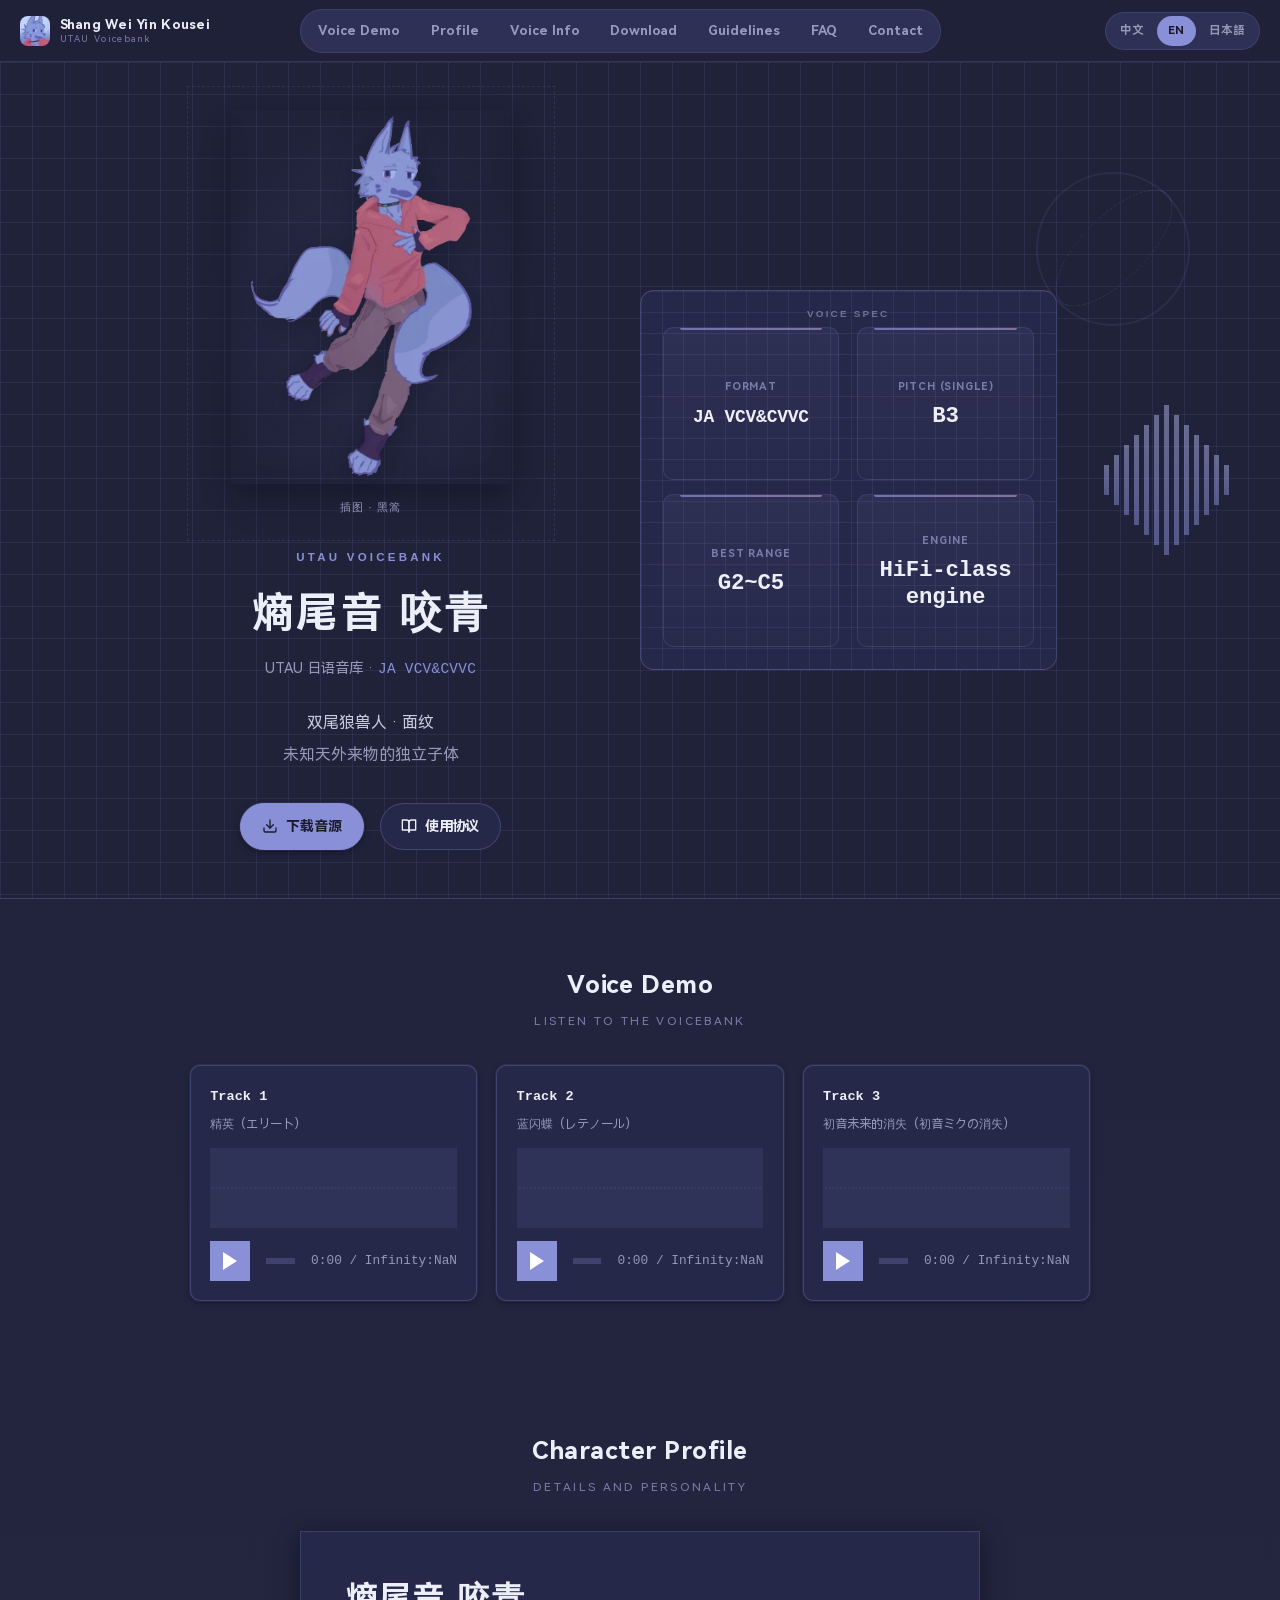
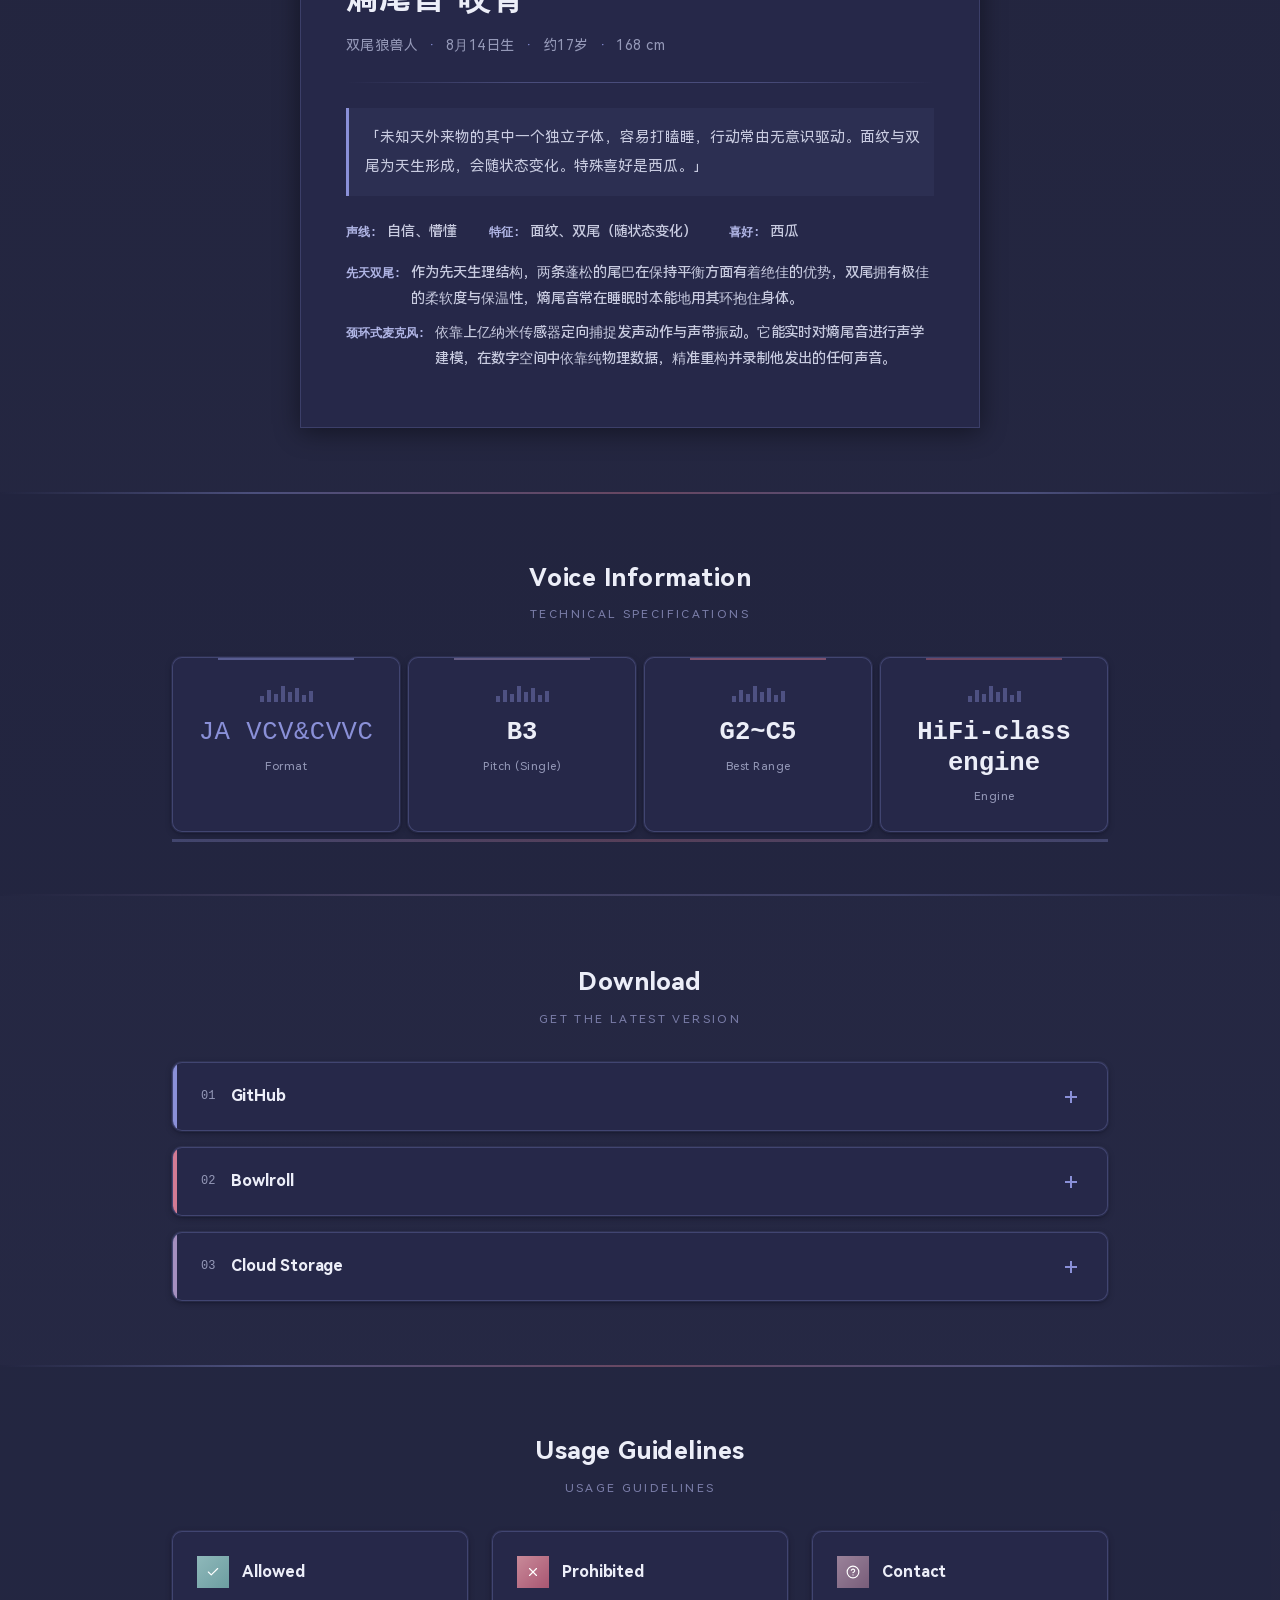
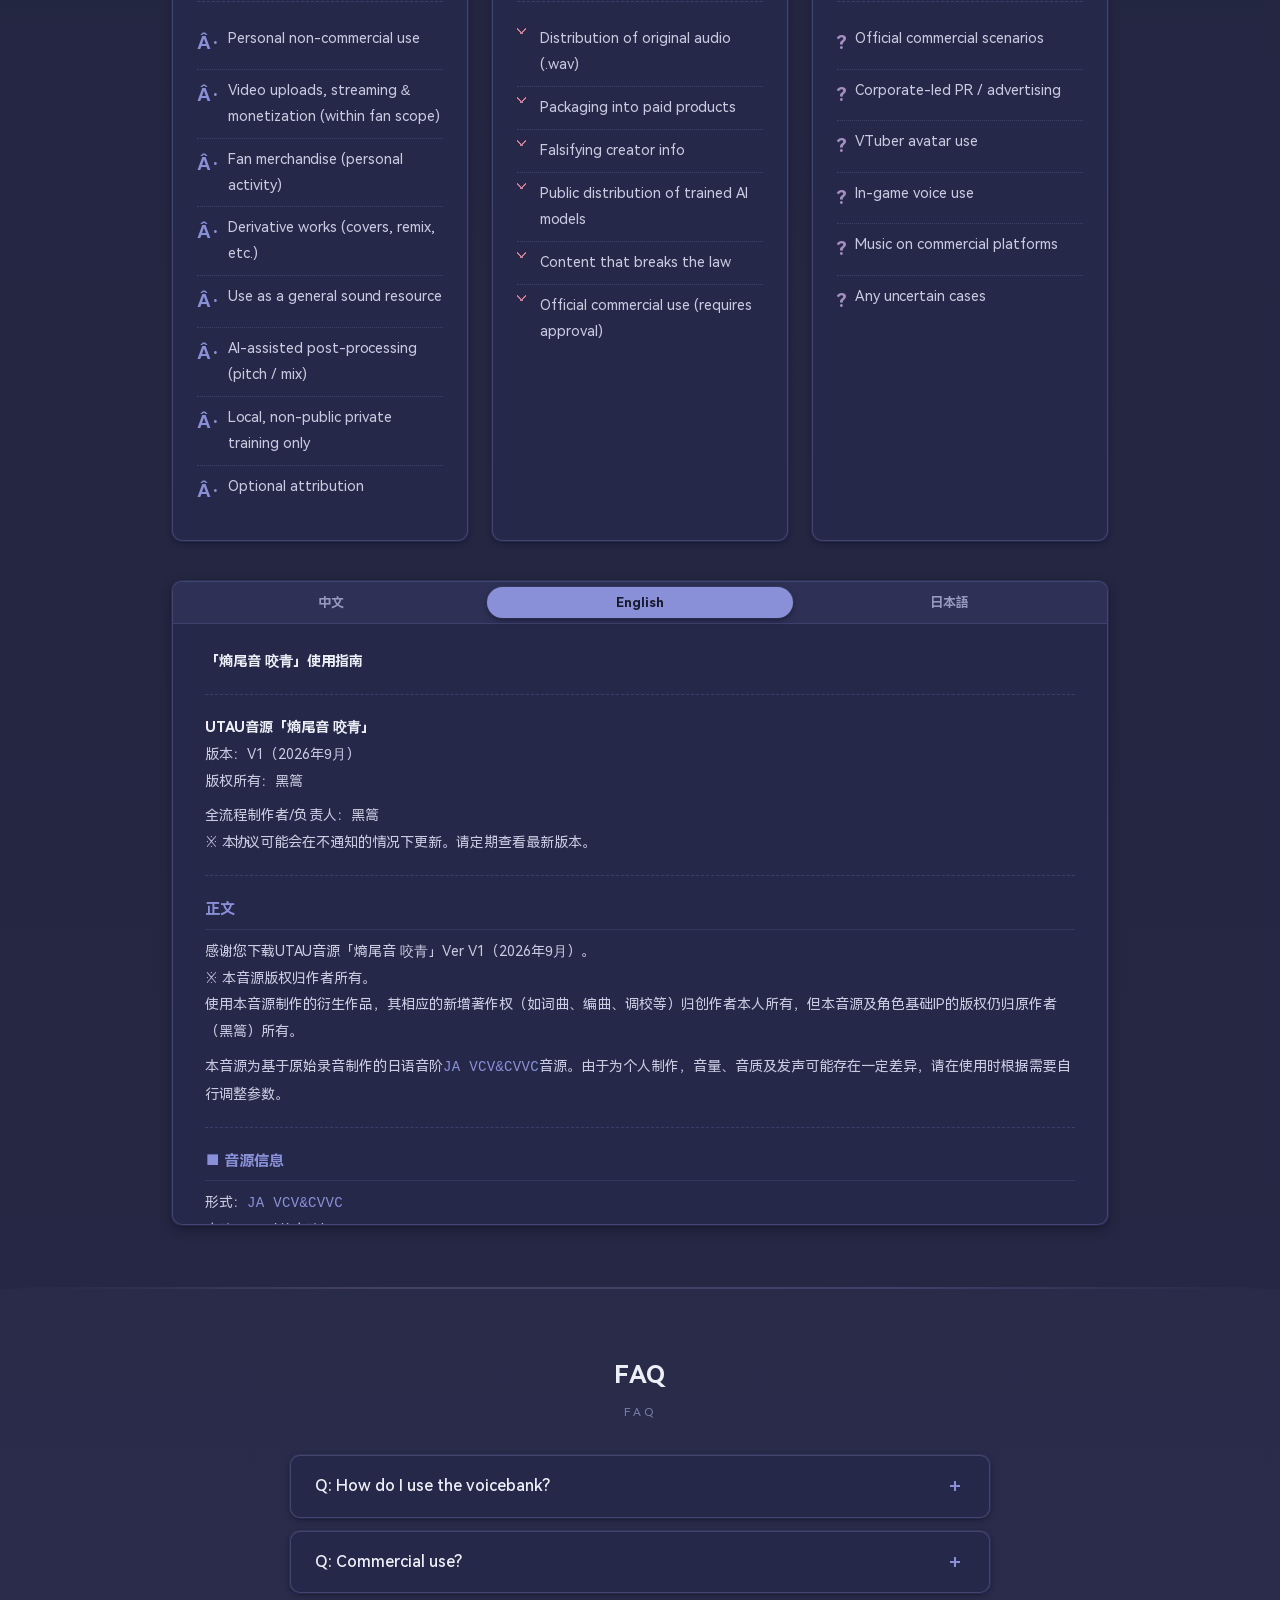
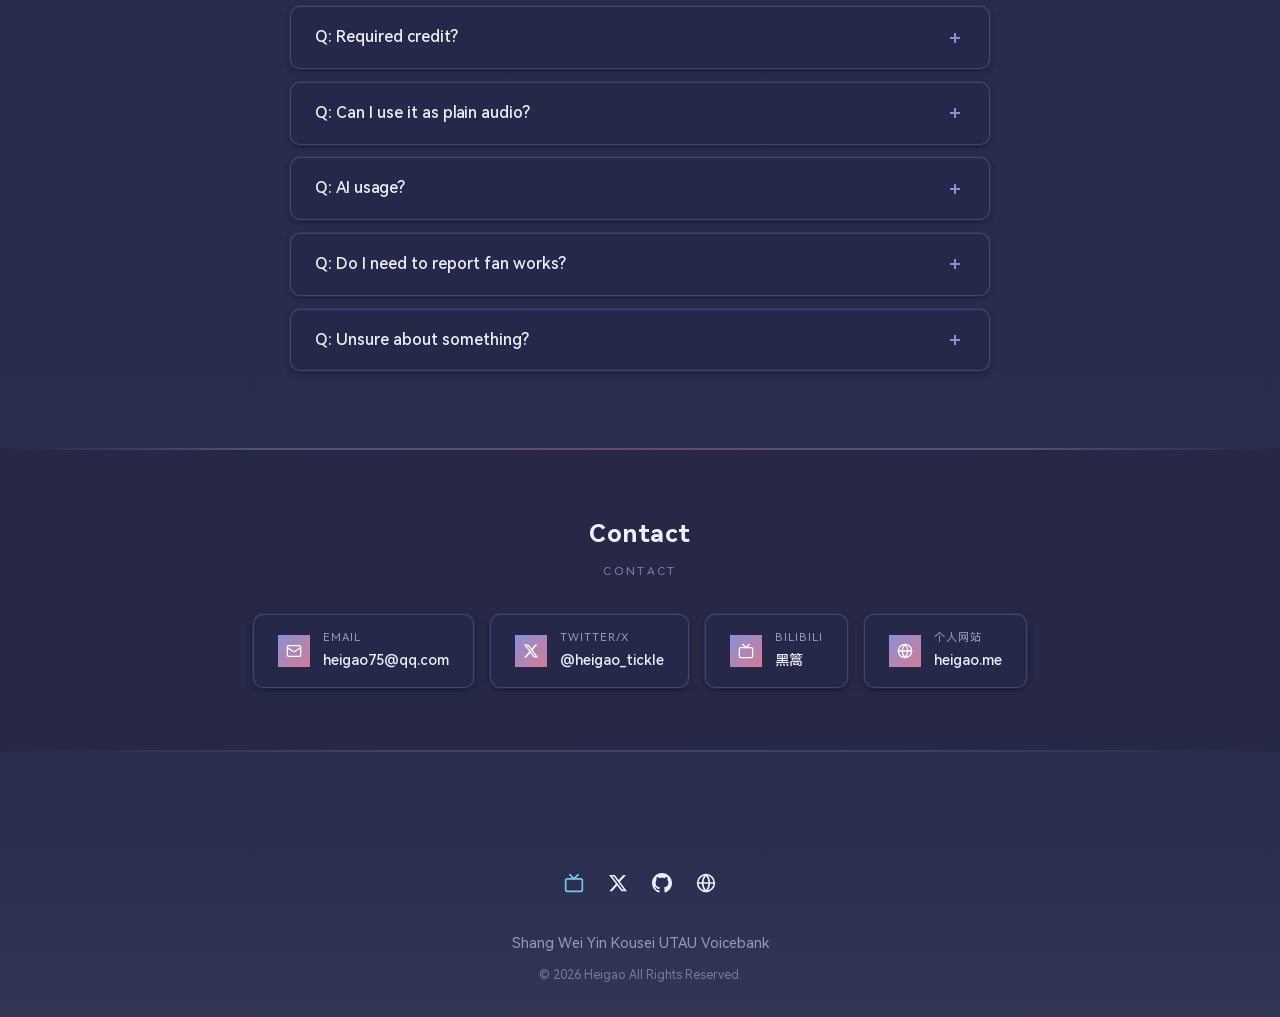
==== commit d7af8510: "Add 640w WebP tier and re-encode character images at native resolution" ====
--- a/index-en.html
+++ b/index-en.html
@@ -202,7 +202,8 @@
           <div class="hero-main">
             <div class="hero-visual">
               <picture>
-                <source media="(max-width: 600px)" srcset="assets/images/character-320w.webp">
+                <source media="(max-width: 480px)" srcset="assets/images/character-320w.webp">
+                <source media="(max-width: 900px)" srcset="assets/images/character-640w.webp">
                 <img src="assets/images/character.webp" alt="熵尾音 咬青" class="hero-character" onerror="this.style.display='none'">
               </picture>
               <p class="hero-visual-text">插图 · 黑篙</p>
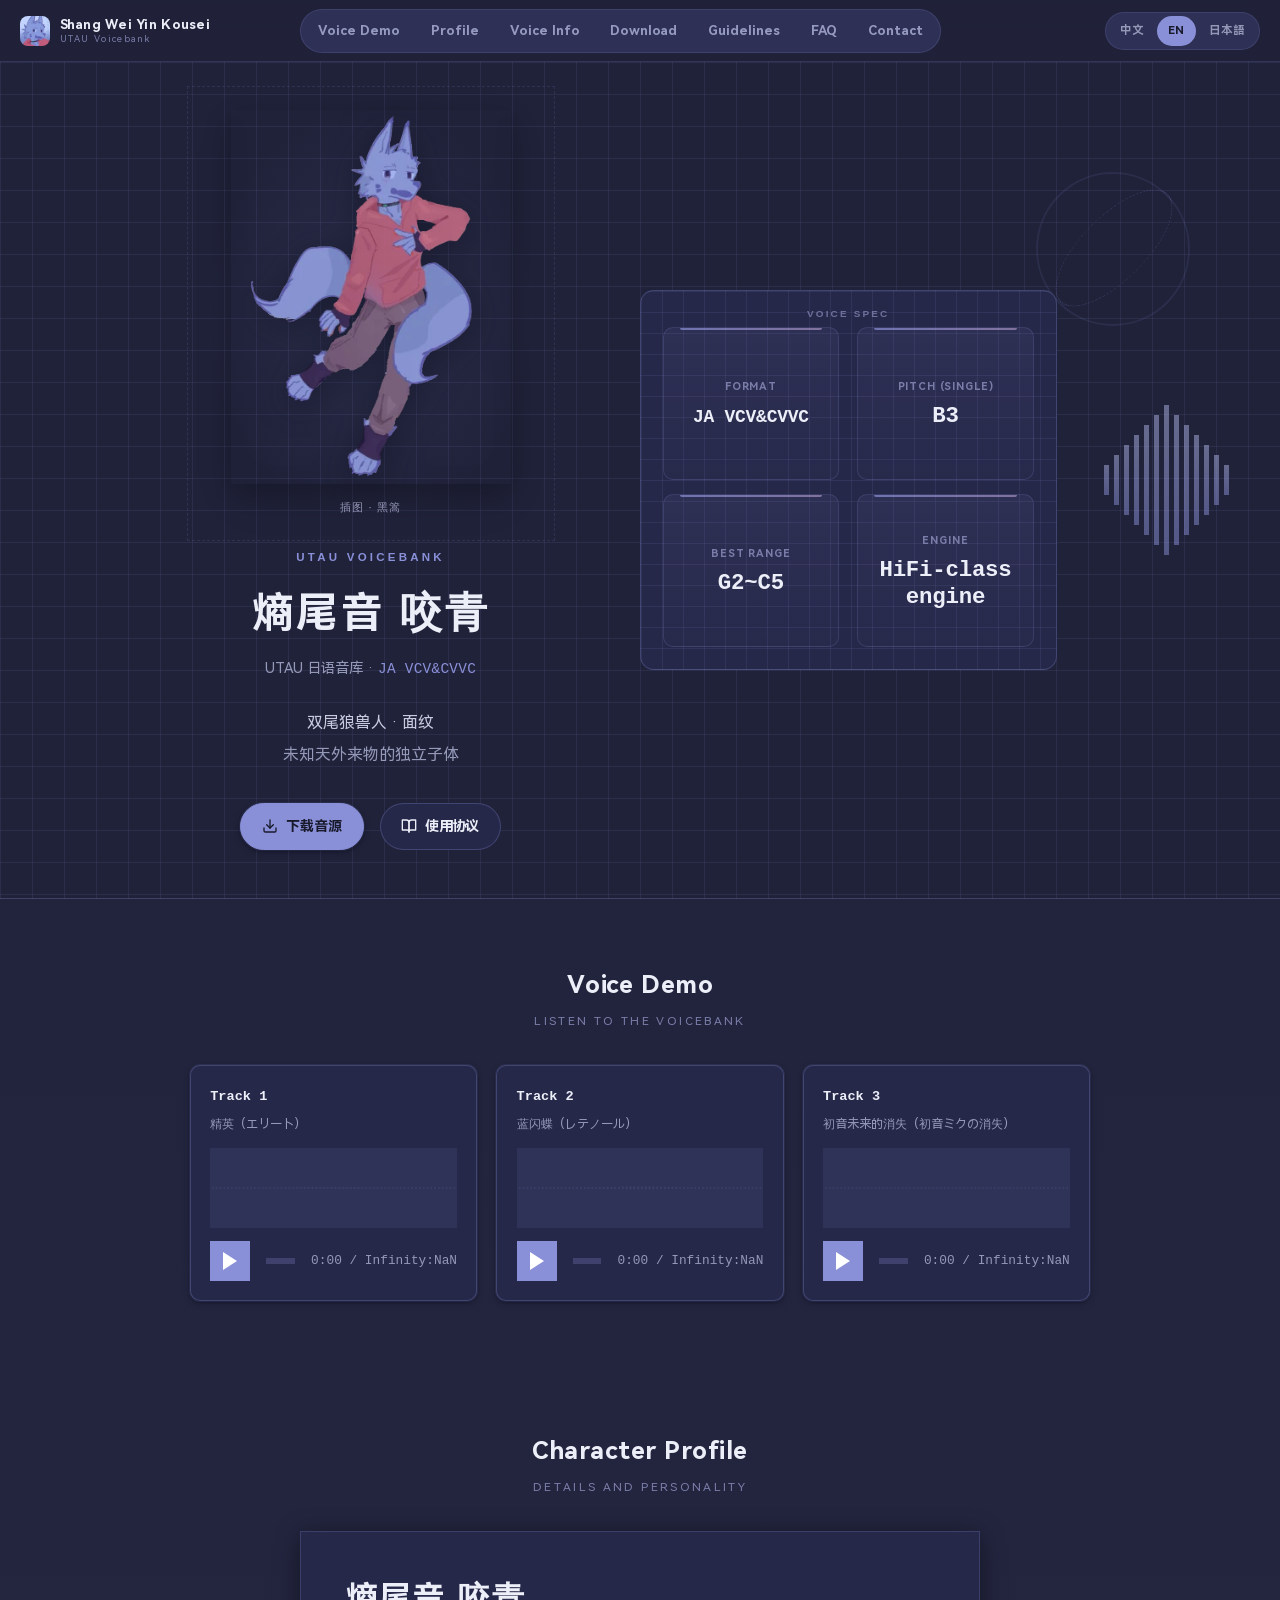
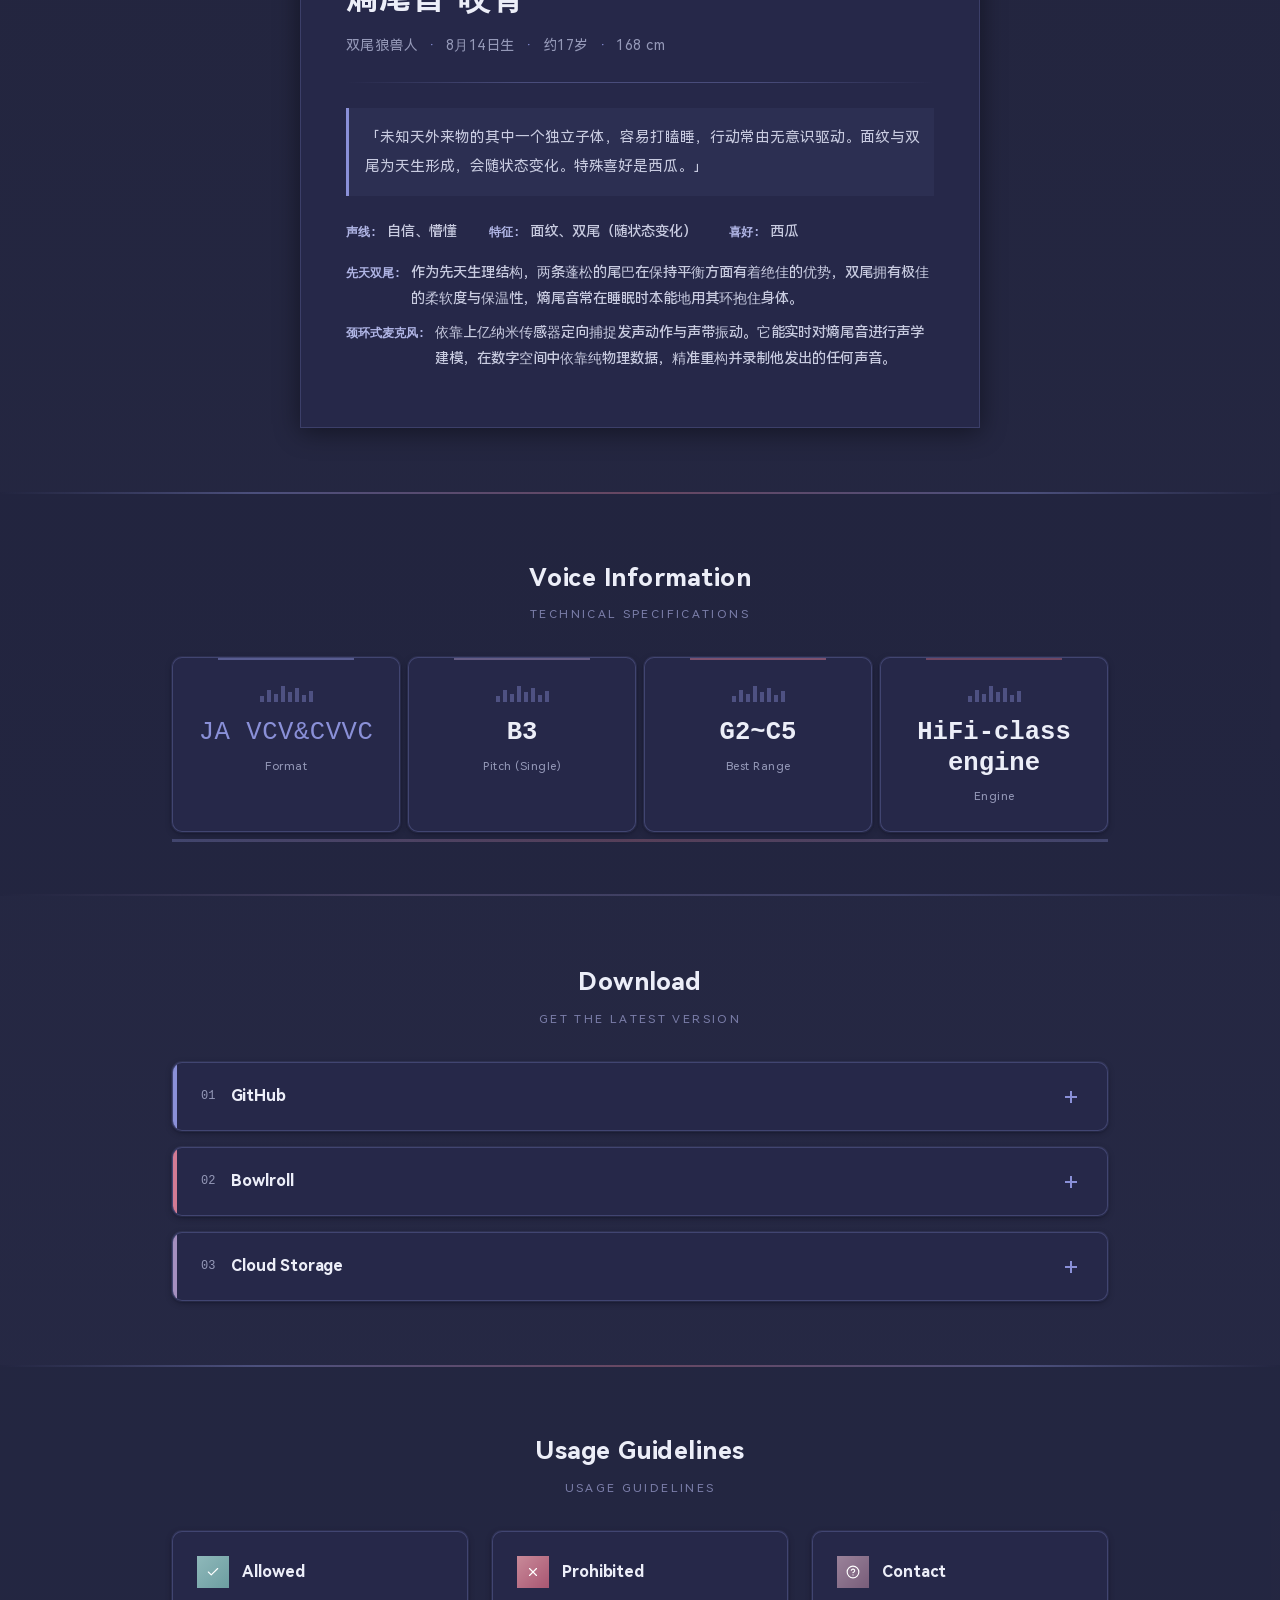
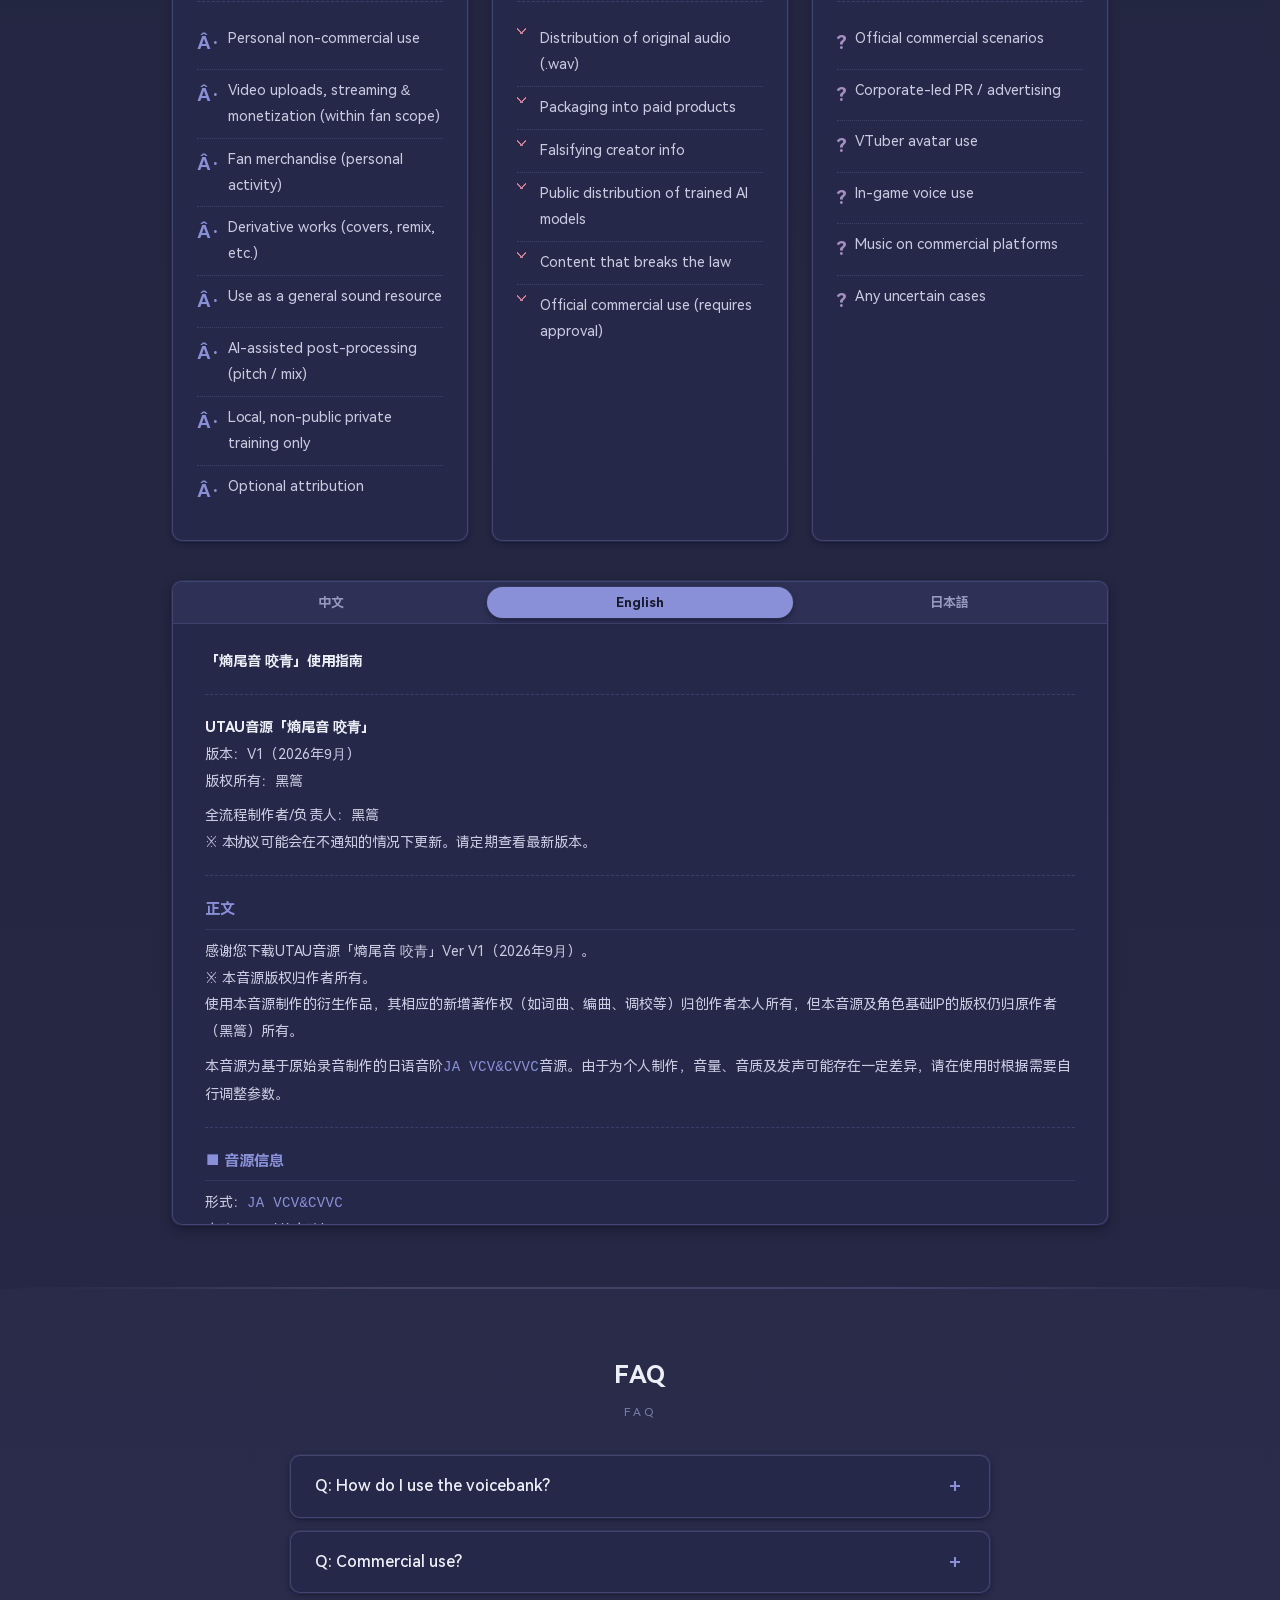
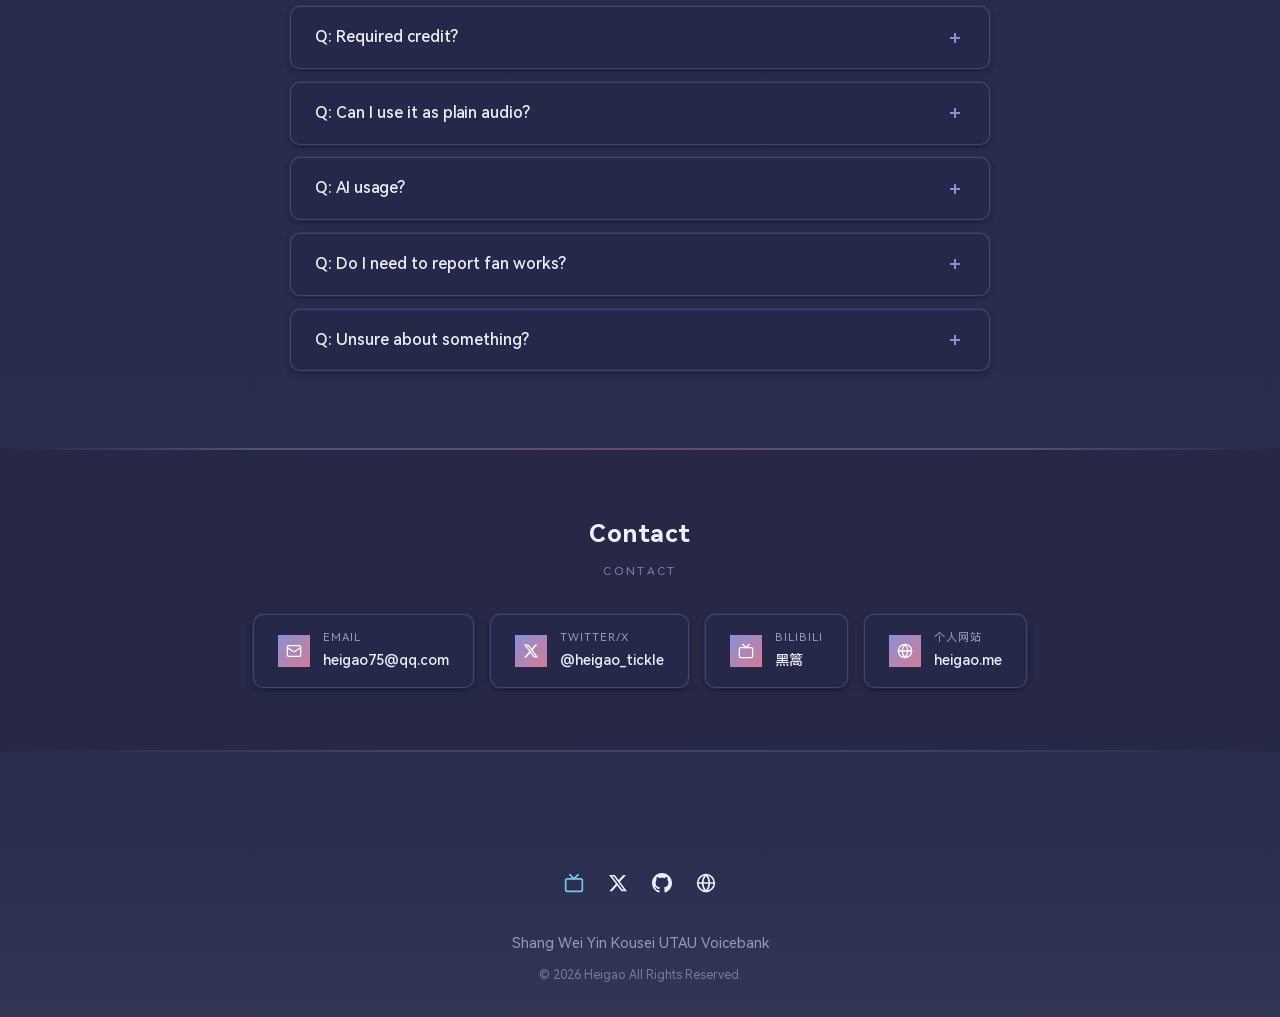
==== commit f355bcda: "Update V1 download links" ====
--- a/index-en.html
+++ b/index-en.html
@@ -461,7 +461,7 @@
             <div class="accordion-content">
               <div class="accordion-content-inner">
                 <p class="accordion-desc">Official page for the latest updates.</p>
-                <a href="https://github.com/Heigao-Clank/kuro-voicebank/releases" target="_blank" class="accordion-link">Go to GitHub Releases</a>
+                <a href="https://github.com/Heigao-Clank/kuro-voicebank/releases#release-V1" target="_blank" class="accordion-link">Go to GitHub V1 Release</a>
                 <div class="install-command" data-copy="gh release download --repo Heigao-Clank/kuro-voicebank">
                   <span class="install-prompt" aria-hidden="true">$</span>
                   <code>gh release download --repo Heigao-Clank/kuro-voicebank</code>
@@ -501,8 +501,8 @@
               <div class="accordion-content-inner">
                 <p class="accordion-desc">Alternative download.</p>
                 <div style="display:flex;flex-wrap:wrap;gap:0.6rem;">
-                  <a href="https://drive.google.com/drive/folders/1V7nqKdp56m6Vr-oxsLUwFhqNaysIDFGP?usp=sharing" target="_blank" class="accordion-link">Google Drive</a>
-                  <a href="https://wwavg.lanzouu.com/idU3u3ns2dch" target="_blank" class="accordion-link">Google Drive</a><span style="font-size:0.82rem;color:var(--text-muted);display:inline-flex;align-items:center;gap:0.3rem;margin-left:0.2rem;">Password: <code style="background:rgba(106,112,172,0.12);padding:0.15rem 0.5rem;border-radius:0;cursor:pointer;font-family:&#39;Source Code Pro&#39;,monospace;font-size:0.82rem;color:var(--primary);user-select:all;" onclick="navigator.clipboard.writeText(this.textContent);this.title=&#39;已复制&#39;;setTimeout(function(){},1500)" title="Click to copy">star</code></span>
+                  <a href="https://drive.google.com/file/d/1WB_3wNww9CAy_1M7UDJVFeQKciWdL78O/view?usp=drive_link" target="_blank" class="accordion-link">Google Drive</a>
+                  <a href="https://1820313552.share.123pan.cn/123pan/TUtojv-ViaY" target="_blank" class="accordion-link">123 Cloud</a>
                 </div>
               </div>
             </div>
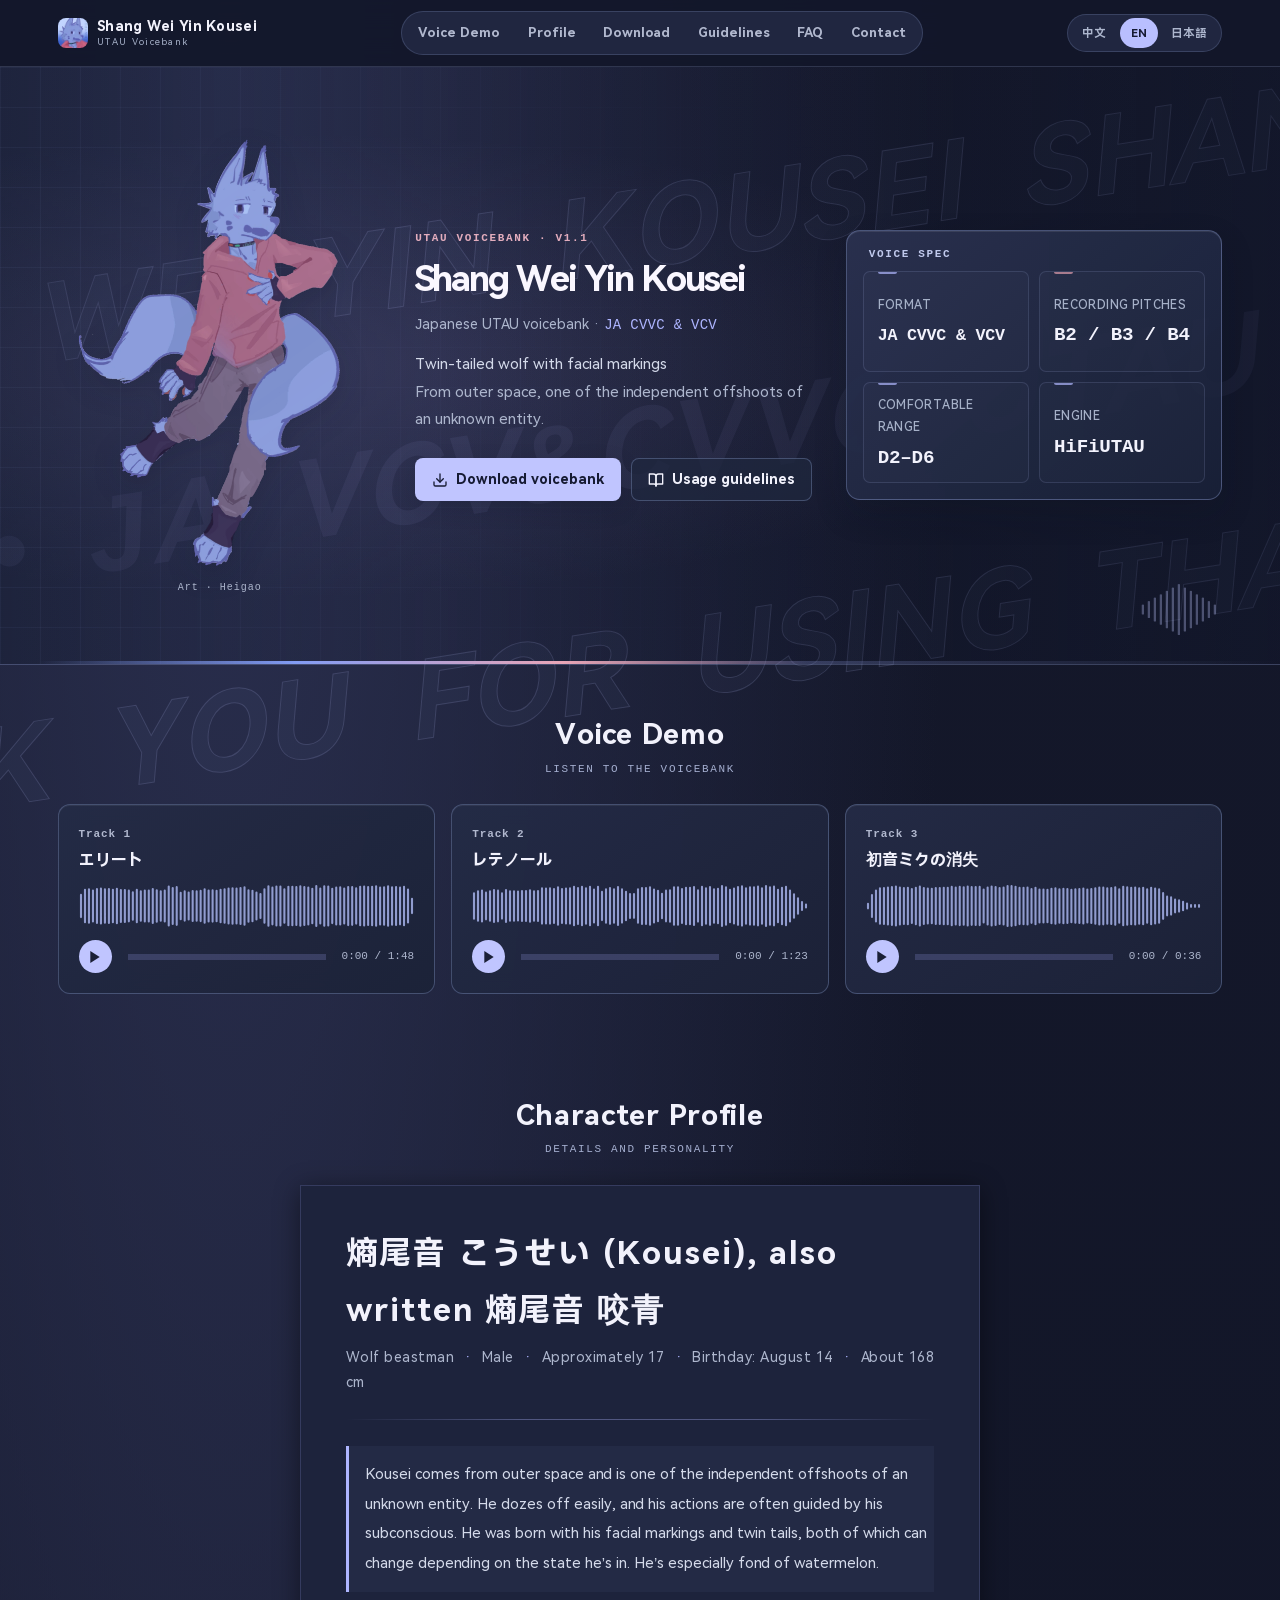
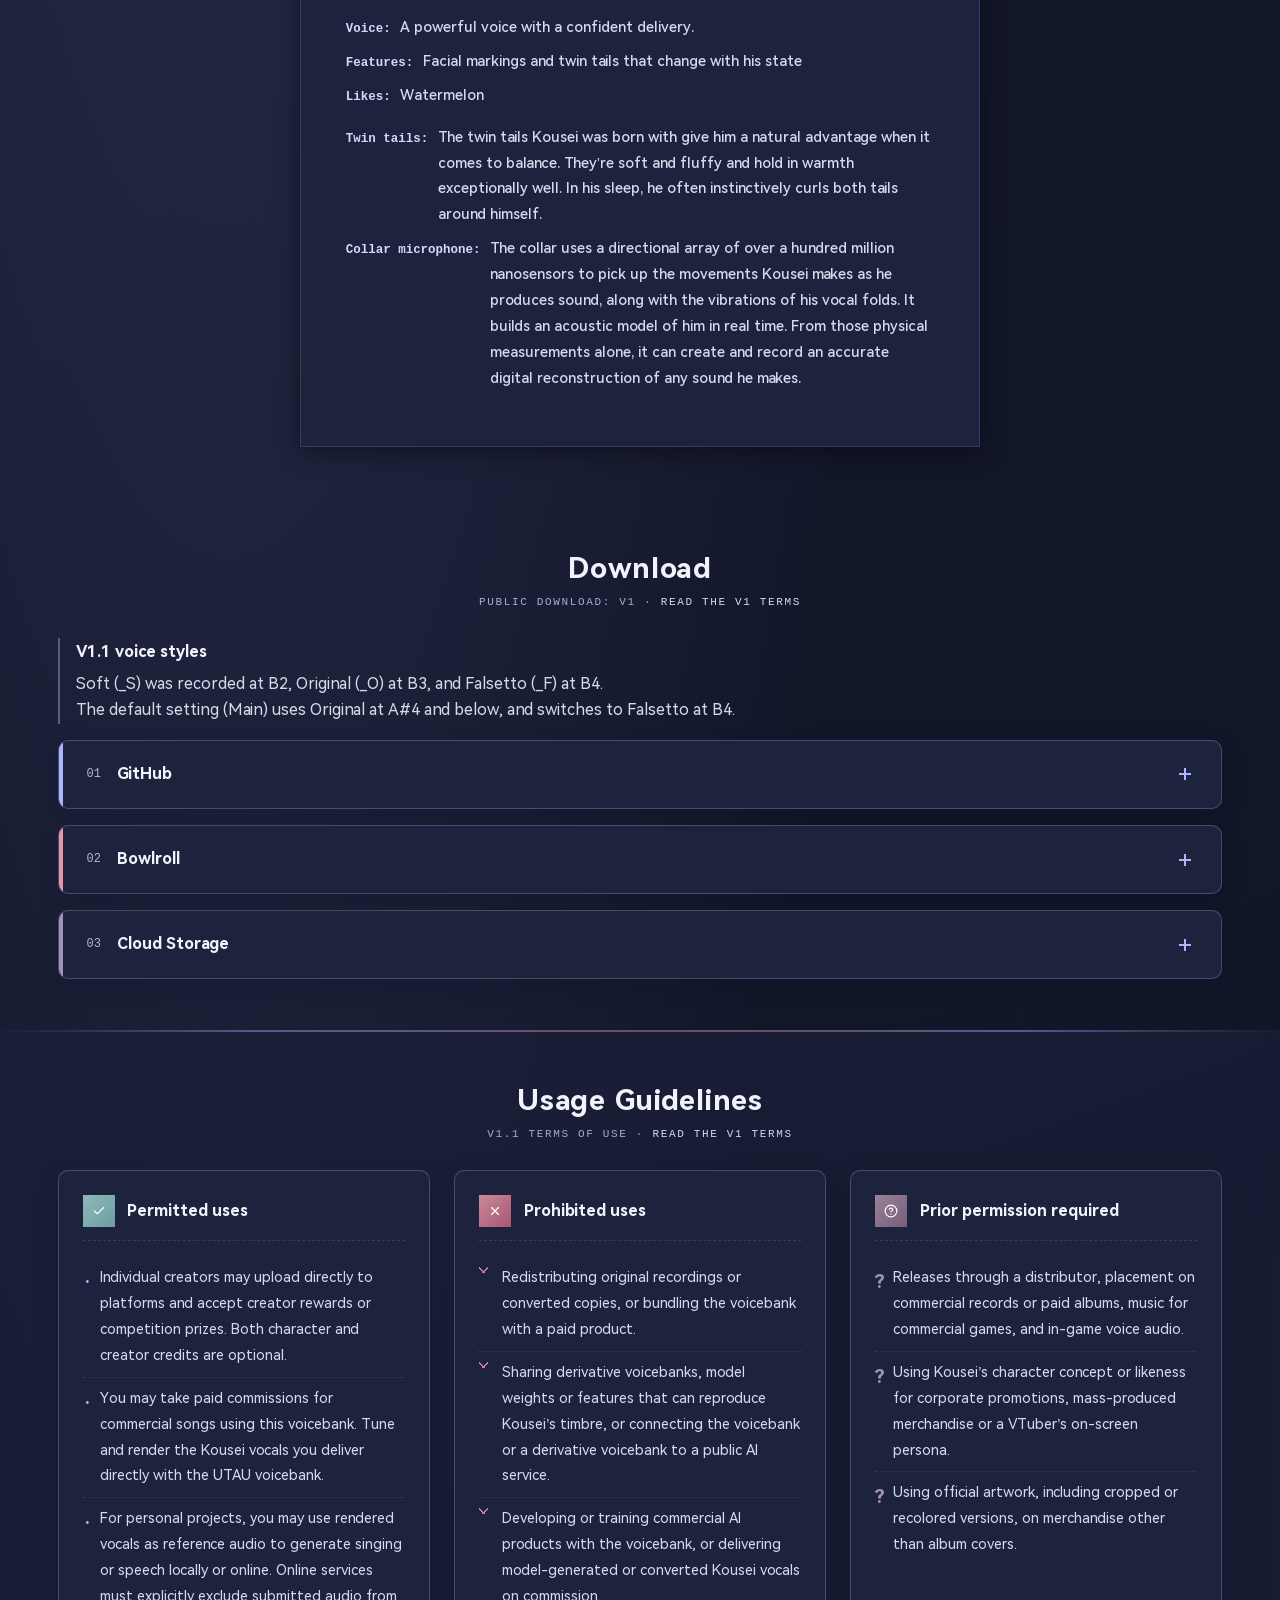
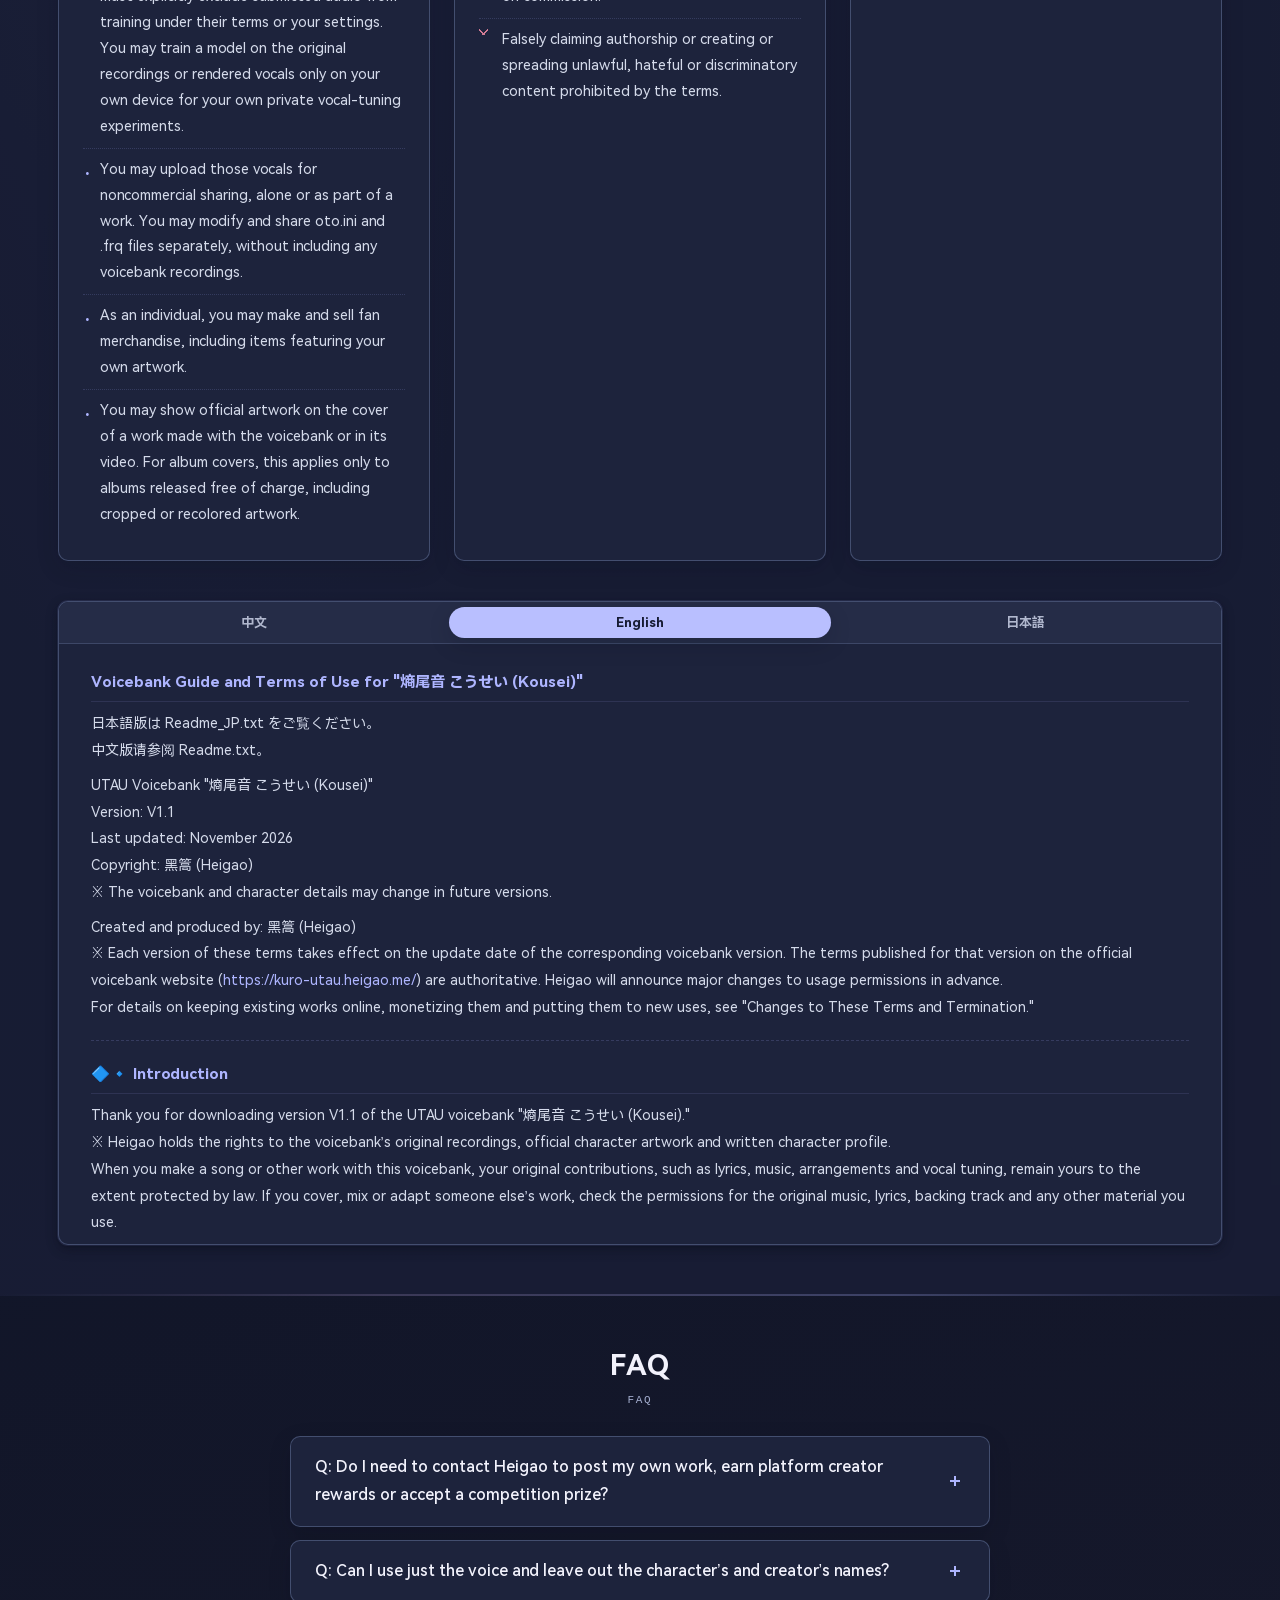
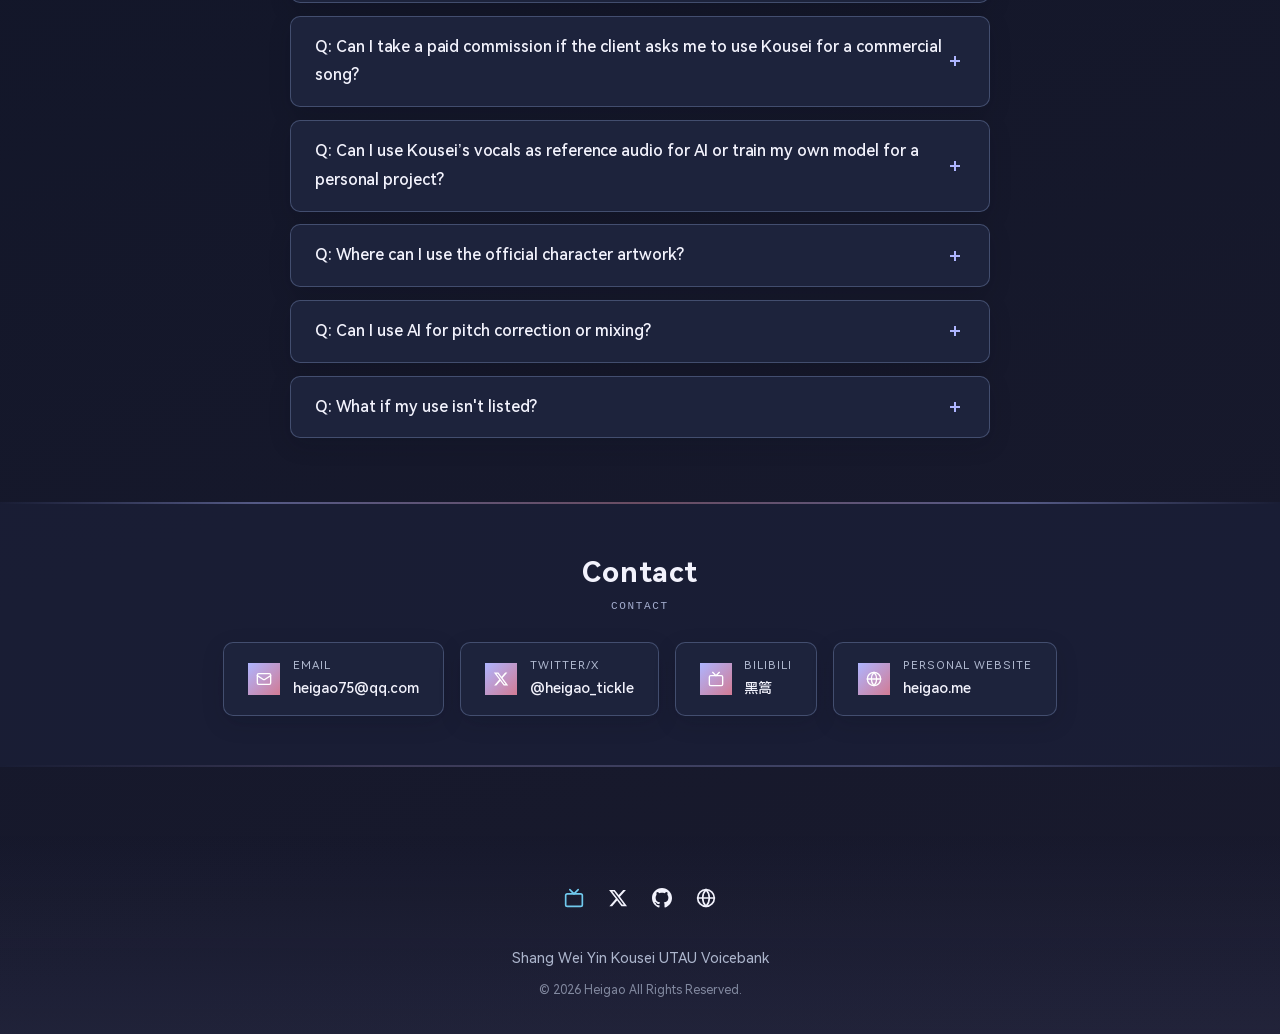
==== commit be724003: "Publish the night-blue site and V1.1 multilingual voicebank guides" ====
--- a/index-en.html
+++ b/index-en.html
@@ -4,27 +4,23 @@
   
   <meta name="viewport" content="width=device-width, initial-scale=1.0">
   <title>Shang Wei Yin Kousei | UTAU Voicebank</title>
-  <meta name="description" content="Shang Wei Yin Kousei free UTAU Japanese voicebank (JA VCV&amp;CVVC). Wolf furry character with facial markings & twin tails. Great for covers and fan creation. Created by Heigao.">
+  <meta name="description" content="Meet Kousei, a twin-tailed wolf from outer space. Hear his three Japanese UTAU voice styles, explore the CVVC and VCV voicebank, and find downloads and terms for each version.">
   <meta name="author" content="黑篙">
 
-  <link rel="alternate" hreflang="zh-CN" href="https://kuro-voicebank.pages.dev/">
-  <link rel="alternate" hreflang="ja" href="https://kuro-voicebank.pages.dev/index-jp.html">
-  <link rel="alternate" hreflang="en" href="https://kuro-voicebank.pages.dev/index-en.html">
-  <link rel="alternate" hreflang="x-default" href="https://kuro-voicebank.pages.dev/">
+  <link rel="alternate" hreflang="zh-CN" href="https://kuro-utau.heigao.me/">
+  <link rel="alternate" hreflang="ja" href="https://kuro-utau.heigao.me/index-jp.html">
+  <link rel="alternate" hreflang="en" href="https://kuro-utau.heigao.me/index-en.html">
+  <link rel="alternate" hreflang="x-default" href="https://kuro-utau.heigao.me/">
 
   <!-- Open Graph -->
   <meta property="og:title" content="Shang Wei Yin Kousei | UTAU Voicebank">
-  <meta property="og:description" content="UTAU voicebank Shang Wei Yin Kousei — JA VCV&amp;CVVC Japanese single-scale library. Recommended engine: HiFi-class engine. Free to download for covers and fan creation.">
+  <meta property="og:description" content="Meet Kousei, a twin-tailed wolf from outer space. Hear his three Japanese UTAU voice styles, explore the CVVC and VCV voicebank, and find downloads and terms for each version.">
   <meta property="og:type" content="website">
 
   <!-- Favicon -->
   <link rel="icon" type="image/x-icon" href="favicon.ico">
   <link rel="icon" type="image/webp" sizes="48x48" href="assets/images/icon-48.webp">
 
-  <!-- Jost (英文标题) + Source Code Pro (代码/数字) + Zen Kaku Gothic New (日文) -->
-  <link rel="preconnect" href="https://fonts.googleapis.com">
-  <link rel="preconnect" href="https://fonts.gstatic.com" crossorigin="">
-  <link href="https://fonts.googleapis.comcss2?family=Jost:wght@500;600;700;800;900&family=Source+Code+Pro:wght@400;500;600;700&family=Zen+Kaku+Gothic+New:wght@500;700;900&display=swap" rel="stylesheet">
 
   <!-- Styles -->
     
@@ -38,65 +34,18 @@
       /* 缩小中文短句块之间的左右留白 */
     }
   </style>
-  
-  
-  
-  
-  
-  
-  
-  
-  
-  
-  
-  
-  
-  
-  
-  
-  
-  
-  
-  
-  
-  
-  
-  
-  
-  
-  
-  
-  
-  
-  
-  
-  
-  
-  
-  
-  
-  
-  
-  
-  
-    
-  
-  
-  
-  
-  
-  <style id="critical-css">@font-face{font-family:'HarmonyOS Sans SC';src:url('font/subset/HarmonyOS_Sans_SC_Regular.woff2') format('woff2'),url('font/subset/HarmonyOS_Sans_SC_Regular.woff') format('woff');font-weight:400;font-style:normal;font-display:swap;}@font-face{font-family:'HarmonyOS Sans SC';src:url('font/subset/HarmonyOS_Sans_SC_Medium.woff2') format('woff2'),url('font/subset/HarmonyOS_Sans_SC_Medium.woff') format('woff');font-weight:500;font-style:normal;font-display:swap;}@font-face{font-family:'HarmonyOS Sans SC';src:url('font/subset/HarmonyOS_Sans_SC_Bold.woff2') format('woff2'),url('font/subset/HarmonyOS_Sans_SC_Bold.woff') format('woff');font-weight:700;font-style:normal;font-display:swap;}:root{--sidebar-width:0px;}*{position:relative;z-index:1;}html{scroll-behavior:smooth;}body{background:linear-gradient(180deg,var(--bg-top) 0%,var(--bg-bottom) 100%);}a{color:var(--primary);text-decoration:none;transition:color 0.2s;}a:hover{color:var(--accent-pink);}.bg-deco{position:fixed;top:0;left:0;right:0;bottom:0;z-index:0;pointer-events:none;overflow:hidden;}.bg-deco-wrapper{position:absolute;top:50%;left:50%;transform:translate(-50%,-50%) rotate(-12deg);width:200vw;display:flex;flex-direction:column;gap:10vh;}.bg-deco-row{display:flex;width:max-content;}.bg-deco-text{opacity:0.45;}.scroll-left{animation:marquee-left 70s linear infinite;}.scroll-right{animation:marquee-right 60s linear infinite;}.scroll-left-slow{animation:marquee-left 100s linear infinite;}.main-content{margin-left:0;}.container{padding-top:2.2rem;padding-bottom:2.2rem;}.sidebar{display:none !important;}.sidebar-brand{padding:0 1.2rem 1.5rem;border-bottom:1px solid var(--border);margin-bottom:1rem;}.sidebar-brand-link{display:flex;align-items:center;gap:0.7rem;text-decoration:none;}.sidebar-brand-link img{width:36px;height:36px;border-radius:0;flex-shrink:0;}.sidebar-brand-text{font-size:0.85rem;font-weight:700;color:var(--text-dark);letter-spacing:1px;line-height:1.3;}.sidebar-nav{flex:1;display:flex;flex-direction:column;gap:0.2rem;padding:0 0.8rem;overflow-y:auto;}.sidebar-nav a{display:flex;align-items:center;gap:0.8rem;padding:0.65rem 1rem;border-radius:0;font-size:0.85rem;font-weight:500;color:var(--text-light);text-decoration:none;position:relative;transition:color 0.25s ease,padding-left 0.25s ease;overflow:hidden;}.sidebar-nav a::before{content:'';position:absolute;inset:0;border-radius:0;background:var(--primary);opacity:0;transform:scaleX(0.3);transform-origin:left center;transition:opacity 0.3s ease,transform 0.35s cubic-bezier(0.4,0,0.2,1);z-index:0;}.sidebar-nav a:hover{color:var(--primary);}.sidebar-nav a:hover::before{opacity:0.08;transform:scaleX(1);}.sidebar-nav a.active{color:white;font-weight:600;padding-left:1.15rem;}.sidebar-nav a.active::before{opacity:1;transform:scaleX(1);}.sidebar-nav a > *{position:relative;z-index:1;}.sidebar-nav a.active:hover{color:white;}.sidebar-nav-icon{width:18px;height:18px;flex-shrink:0;color:currentColor;stroke-width:1.8;}.sidebar-nav-text{flex:1;}.sidebar-footer{display:none !important;}.sidebar-sns{display:flex;gap:0.5rem;padding:0 0.5rem;}.sidebar-sns-link{width:34px;height:34px;background:rgba(138,144,216,0.14);border-radius:0;display:flex;align-items:center;justify-content:center;color:var(--text-light);font-size:0.85rem;text-decoration:none;transition:all 0.2s;}.sidebar-sns-link:hover{background:var(--primary);color:white;transform:translateY(-2px);}.sidebar-site{display:flex;align-items:center;gap:0.5rem;padding:0.6rem 1rem;margin:0 0.6rem;color:var(--text-muted);font-size:0.78rem;text-decoration:none;border-left:2px solid rgba(var(--primary-rgb),0.25);transition:color 0.3s,border-color 0.3s;}.sidebar-site:hover{color:var(--primary);border-left-color:var(--primary);}.sidebar-sns-link.bilibili{background:rgba(0,161,214,0.12);color:#70c9ed;}.sidebar-sns-link.bilibili:hover{background:#1689b8;color:white;}.sidebar-toggle{display:none;position:fixed;top:1rem;left:1rem;width:44px;height:44px;background:var(--surface);border:1px solid var(--border);border-radius:0;box-shadow:0 2px 12px rgba(0,0,0,0.45);z-index:999;cursor:pointer;align-items:center;justify-content:center;flex-direction:column;gap:5px;padding:0;}.sidebar-toggle span{display:block;width:20px;height:2px;background:var(--text-dark);border-radius:0;transition:all 0.3s;}.sidebar-toggle.active span:nth-child(1){transform:rotate(45deg) translate(5px,5px);}.sidebar-toggle.active span:nth-child(2){opacity:0;}.sidebar-toggle.active span:nth-child(3){transform:rotate(-45deg) translate(5px,-5px);}.sidebar-overlay{display:none !important;}.hero{padding:0;display:block;position:relative;overflow:hidden;border-bottom:1px solid var(--line-strong);background-color:var(--hero-canvas);background-image:linear-gradient(var(--hero-grid) 1px,transparent 1px),linear-gradient(90deg,var(--hero-grid) 1px,transparent 1px);background-size:32px 32px;}.hero-waveform{display:none;}.hero-waveform .bar{width:5px;opacity:0.7;background:linear-gradient(to top,var(--primary),var(--primary-dark));}.hero-waveform .bar:nth-child(1){height:30px;animation-delay:0.6s;}.hero-waveform .bar:nth-child(2){height:50px;animation-delay:0.5s;}.hero-waveform .bar:nth-child(3){height:70px;animation-delay:0.4s;}.hero-waveform .bar:nth-child(4){height:90px;animation-delay:0.3s;}.hero-waveform .bar:nth-child(5){height:110px;animation-delay:0.2s;}.hero-waveform .bar:nth-child(6){height:130px;animation-delay:0.1s;}.hero-waveform .bar:nth-child(7){height:150px;animation-delay:0s;}.hero-waveform .bar:nth-child(8){height:130px;animation-delay:0.1s;}.hero-waveform .bar:nth-child(9){height:110px;animation-delay:0.2s;}.hero-waveform .bar:nth-child(10){height:90px;animation-delay:0.3s;}.hero-waveform .bar:nth-child(11){height:70px;animation-delay:0.4s;}.hero-waveform .bar:nth-child(12){height:50px;animation-delay:0.5s;}.hero-waveform .bar:nth-child(13){height:30px;animation-delay:0.6s;}.hero-visual{flex:0 0 auto;max-width:320px;width:100%;padding:0 1rem;}.hero-visual::before{inset:-6px;}.hero-visual::after{inset:-12px;}.hero-visual img{width:100%;border-radius:0;box-shadow:0 10px 28px rgba(0,0,0,0.28);position:relative;z-index:1;}.hero-character{max-width:260px;}.hero-visual-text{text-align:center;font-size:0.7rem;color:var(--text-muted);margin-top:0.8rem;letter-spacing:1px;font-family:'Jost',sans-serif;}.hero-text{flex:1;min-width:0;}.hero-title{font-size:1.5rem;}.hero-subtitle{font-size:0.9rem;color:var(--text-muted);margin-bottom:1.5rem;}.hero-description{font-size:1rem;color:var(--text-light);margin-bottom:2rem;line-height:2;}.hero-download{justify-content:center;}.hero-stage{grid-template-columns:1fr;gap:2rem;margin-left:0;margin-right:0;}.hero-main{display:flex;flex-direction:column;text-align:center;gap:1.5rem;}.hero-eyebrow{font-family:'Jost',sans-serif;font-size:0.72rem;font-weight:700;letter-spacing:0.28em;color:var(--brand);text-transform:uppercase;margin-bottom:0.5rem;}.hero-tally{padding:14px 16px;gap:12px 14px;}.hero-tally-item{padding:10px 12px;}.hero-tally-label{font-size:0.66rem;font-weight:600;letter-spacing:0.08em;color:var(--subtle);text-transform:uppercase;white-space:nowrap;overflow:hidden;text-overflow:ellipsis;max-width:100%;}.hero-tally-value{font-size:1.1rem;}.hero-tally-value .vb-type{font-size:1.12rem;}.topnav{padding:0.5rem 1rem;z-index:998;}.topnav-brand{display:flex;align-items:center;gap:0.6rem;text-decoration:none;flex:none;}.topnav-brand img{border-radius:8px;}.topnav-brand-text{font-size:0.82rem;font-weight:700;color:var(--ink);letter-spacing:0.02em;line-height:1.25;}.topnav-brand-text small{display:none;}.topnav-nav{display:none;}.topnav-link{padding:0.38rem 0.9rem;border-radius:999px;font-size:0.82rem;font-weight:600;color:var(--muted);text-decoration:none;white-space:nowrap;transition:background-color var(--duration-fast) var(--ease),color var(--duration-fast) var(--ease);}.topnav-link:hover{color:var(--ink);background:var(--surface-hover);}.topnav-link.active{background:var(--brand);color:var(--on-brand);}.topnav-lang{margin-left:auto;}.topnav-lang a{padding:0.24rem 0.55rem;font-size:0.68rem;}.topnav-lang a:hover{background:var(--surface-hover);color:var(--brand);}.topnav-lang a.active{background:var(--brand);color:var(--on-brand);}.install-command{border:1px solid var(--line-strong);background:var(--surface-muted);border-radius:8px;display:grid;grid-template-columns:auto minmax(0,1fr) 42px;align-items:center;overflow:hidden;margin-top:1rem;}.install-prompt{color:var(--brand);font-family:'Source Code Pro',monospace;font-weight:700;padding-left:1rem;user-select:none;}.install-command code{padding:0.62rem 1rem;font-family:'Source Code Pro',monospace;font-size:0.76rem;color:var(--ink);overflow-x:auto;white-space:nowrap;}.install-copy{border:none;background:transparent;color:var(--subtle);height:100%;cursor:pointer;display:flex;align-items:center;justify-content:center;transition:color var(--duration-fast) var(--ease),background-color var(--duration-fast) var(--ease);}.install-copy:hover{color:var(--brand);background:var(--surface-hover);}.install-copy.copied{color:var(--brand);}p .vb-type,.voice-stat-value .vb-type{font-family:'Source Code Pro','Jost',monospace;font-weight:500;letter-spacing:0.02em;color:var(--primary);}.btn{border-radius:999px;border:1px solid transparent;padding:0.62rem 1.3rem;font-size:0.88rem;font-weight:650;}.btn-primary{border-color:var(--brand);background:var(--brand);color:var(--on-brand);box-shadow:var(--shadow-sm);}.btn-primary:hover{background:var(--brand-dark);border-color:var(--brand-dark);transform:var(--lift);color:var(--on-brand);}.btn-secondary{border-color:var(--line-strong);background:var(--surface);color:var(--ink);}.btn-secondary:hover{border-color:var(--brand);color:var(--brand);background:var(--surface);transform:var(--lift);}.btn-warm{background:var(--accent-warm);color:white;}.btn-warm:hover{background:var(--accent-orange);transform:translateY(-2px);color:white;}.lang-switcher{top:0.8rem;right:0.8rem;}.lang-switcher a{padding:0.25rem 0.6rem;font-size:0.7rem;}.lang-switcher a:hover{background:rgba(138,144,216,0.20);color:var(--primary);}.lang-switcher.hidden{opacity:0;pointer-events:none;transition:opacity 0.2s;}.lang-switcher a.active{background:var(--primary);color:white;}@keyframes marquee-left{0%{transform:translateX(0);}100%{transform:translateX(-50%);}@keyframes marquee-right{0%{transform:translateX(-50%);}100%{transform:translateX(0);}@keyframes arc-pulse{0%,100%{transform:scaleY(0.4);opacity:0.2;}50%{transform:scaleY(1);opacity:0.5;}@keyframes marquee-left{0%{transform:translateX(0);}100%{transform:translateX(-50%);}}@keyframes marquee-right{0%{transform:translateX(-50%);}100%{transform:translateX(0);}}@keyframes arc-pulse{0%,100%{transform:scaleY(0.4);opacity:0.2;}50%{transform:scaleY(1);opacity:0.5;}}@media (min-width:901px){.sidebar-toggle,.sidebar-overlay{display:none !important;}}@media (min-width:901px){.sidebar{display:none !important;}}@media (max-width:900px){:root{--sidebar-width:0px;}.main-content{margin-left:0;}.hero{flex-direction:column;text-align:center;padding:5rem 1.5rem 3rem;gap:2rem;}.hero-visual{flex:0 0 auto;max-width:320px;width:100%;padding:0 1rem;box-sizing:border-box;}.hero-character{max-width:260px;width:100%;}.hero-download{justify-content:center;}.hero-title{font-size:1.8rem;}.hero-waveform{right:10px;}}@media (max-width:900px){.topnav{padding:0.5rem 1rem;z-index:998;}.topnav-nav{display:none;}.topnav-lang{margin-left:auto;}.hero .container{padding-top:2.2rem;padding-bottom:2.2rem;}.hero-stage{grid-template-columns:1fr;gap:2rem;margin-left:0;margin-right:0;}.hero-main{display:flex;flex-direction:column;text-align:center;gap:1.5rem;}.hero-visual{flex:0 0 auto;max-width:320px;width:100%;padding:0 1rem;}.hero-character{max-width:260px;}.hero-download{justify-content:center;}.hero-title{font-size:1.8rem;}.hero-tally{grid-template-columns:1fr 1fr;grid-template-rows:auto auto;padding:18px 18px 20px;min-height:0;}.hero-tally::before{display:none;}.hero-tally{grid-template-columns:1fr 1fr;grid-template-rows:auto auto;padding:18px 18px 20px;min-height:0;}.hero-tally-divider{display:none;}.hero-tally-item{padding:10px 12px;}.hero-tally-value{font-size:1.18rem;}.hero-waveform{display:none;}.hero::before{width:80px;height:80px;top:60px;right:-10px;border-width:2px;}.hero::after{top:60px;right:-10px;width:80px;height:80px;transform:rotate(-45deg) scaleY(0.42);}}@media (max-width:600px){.container{padding:0 1rem;}.hero{padding:5rem 0 2.5rem;}.hero-title{font-size:1.5rem;}.hero-character{max-width:220px;aspect-ratio:3 / 4;width:100%;}.hero-visual{padding:0 0.5rem;}.hero-visual::before{inset:-6px;}.hero-visual::after{inset:-12px;}.section{padding:2.5rem 0;}.section-title h2{font-size:1.3rem;}.lang-switcher{top:0.8rem;right:0.8rem;}.lang-switcher a{padding:0.25rem 0.6rem;font-size:0.7rem;}.hero-waveform{display:none;}}@media (max-width:600px){.topnav-brand-text small{display:none;}.topnav-lang a{padding:0.24rem 0.55rem;font-size:0.68rem;}.hero-title{font-size:1.5rem;}.hero-tally{padding:14px 16px;gap:12px 14px;}.hero-tally-value{font-size:1.1rem;}}</style>
-  <link rel="preload" href="style.css" as="style" onload="this.rel='stylesheet'"><noscript><link rel="stylesheet" href="style.css"></noscript>
+  <link rel="stylesheet" href="style.css">
+  <link rel="stylesheet" href="assets/mobile-cover.css" media="(max-width: 600px), (max-width: 960px) and (max-height: 500px) and (orientation: landscape)">
 </head>
 
 <body>
   <!-- 高级视觉：背景动效装饰 (倾斜错落字幕) -->
-  <div class="bg-deco">
+  <div class="bg-deco" aria-hidden="true">
     <div class="bg-deco-wrapper">
       <!-- 第一行：中文版专属名称 (已删除空格) -->
       <div class="bg-deco-row scroll-left">
-        <div class="bg-deco-text">SHANG WEI YIN KURO SHANG WEI YIN KURO SHANG WEI YIN KURO </div>
-        <div class="bg-deco-text">熵尾咬青 熵尾咬青 熵尾咬青 </div>
+        <div class="bg-deco-text">SHANG WEI YIN KOUSEI SHANG WEI YIN KOUSEI SHANG WEI YIN KOUSEI </div>
+        <div class="bg-deco-text">SHANG WEI YIN KOUSEI SHANG WEI YIN KOUSEI SHANG WEI YIN KOUSEI </div>
       </div>
       <!-- 第二行：不变 -->
       <div class="bg-deco-row scroll-right">
@@ -106,25 +55,24 @@
       <!-- 第三行：中文版感谢 -->
       <div class="bg-deco-row scroll-left-slow">
         <div class="bg-deco-text">THANK YOU FOR USING THANK YOU FOR USING </div>
-        <div class="bg-deco-text">感谢使用 感谢使用 感谢使用 </div>
+        <div class="bg-deco-text">THANK YOU FOR USING THANK YOU FOR USING </div>
       </div>
     </div>
   </div>
 
   <!-- 顶部胶囊导航 (桌面端) -->
   <header class="topnav" id="topnav">
-    <a href="index-en.html#hero" class="topnav-brand">
+    <a href="#hero" class="topnav-brand">
       <img src="assets/images/icon-72.webp" alt="Kousei" style="width:30px;height:30px;">
       <span class="topnav-brand-text">Shang Wei Yin Kousei<small>UTAU Voicebank</small></span>
     </a>
-    <nav class="topnav-nav" aria-label="Home">
-      <a href="index-en.html#demo" class="topnav-link">Voice Demo</a>
-      <a href="index-en.html#profile" class="topnav-link">Profile</a>
-      <a href="index-en.html#voicebank" class="topnav-link">Voice Info</a>
-      <a href="index-en.html#download" class="topnav-link">Download</a>
-      <a href="index-en.html#guidelines" class="topnav-link">Guidelines</a>
-      <a href="index-en.html#faq" class="topnav-link">FAQ</a>
-      <a href="index-en.html#contact" class="topnav-link">Contact</a>
+    <nav class="topnav-nav" aria-label="Main navigation">
+      <a href="#demo" class="topnav-link">Voice Demo</a>
+      <a href="#profile" class="topnav-link">Profile</a>
+      <a href="#download" class="topnav-link">Download</a>
+      <a href="#guidelines" class="topnav-link">Guidelines</a>
+      <a href="#faq" class="topnav-link">FAQ</a>
+      <a href="#contact" class="topnav-link">Contact</a>
     </nav>
     <div class="lang-switcher topnav-lang">
       <a href="index.html">中文</a>
@@ -134,45 +82,41 @@
   </header>
 
   <!-- Left Sidebar Navigation -->
-  <nav class="sidebar" id="sidebar">
+  <nav class="sidebar" id="sidebar" hidden inert>
     <div class="sidebar-brand">
-      <a href="index.html" class="sidebar-brand-link">
+      <a href="#hero" class="sidebar-brand-link">
         <img src="assets/images/icon-72.webp" alt="Kousei" style="width:36px;height:36px;border-radius:0;">
         <span class="sidebar-brand-text">Shang Wei Yin Kousei<br><small style="font-weight:400;color:var(--text-muted);font-size:0.7rem;">UTAU Voicebank</small></span>
       </a>
     </div>
     <div class="sidebar-nav">
-      <a href="index-en.html#hero" class="nav-home active">
+      <a href="#hero" class="nav-home active">
         <svg xmlns="http://www.w3.org/2000/svg" width="16" height="16" viewBox="0 0 24 24" fill="none" stroke="currentColor" stroke-width="2" stroke-linecap="round" stroke-linejoin="round"><path d="m3 9 9-7 9 7v11a2 2 0 0 1-2 2H5a2 2 0 0 1-2-2z"></path><polyline points="9 22 9 12 15 12 15 22"></polyline></svg>
         <span class="sidebar-nav-text">Home</span>
       </a>
-      <a href="index-en.html#demo" class="nav-demo">
+      <a href="#demo" class="nav-demo">
         <svg class="sidebar-nav-icon" xmlns="http://www.w3.org/2000/svg" width="18" height="18" viewBox="0 0 24 24" fill="none" stroke="currentColor" stroke-width="2" stroke-linecap="round" stroke-linejoin="round">
           <polygon points="5 3 19 12 5 21 5 3"></polygon>
         </svg>
         <span class="sidebar-nav-text">Voice Demo</span>
       </a>
-      <a href="index-en.html#profile" class="nav-profile">
+      <a href="#profile" class="nav-profile">
         <svg xmlns="http://www.w3.org/2000/svg" width="16" height="16" viewBox="0 0 24 24" fill="none" stroke="currentColor" stroke-width="2" stroke-linecap="round" stroke-linejoin="round"><path d="M19 21v-2a4 4 0 0 0-4-4H9a4 4 0 0 0-4 4v2"></path><circle cx="12" cy="7" r="4"></circle></svg>
         <span class="sidebar-nav-text">Profile</span>
       </a>
-      <a href="index-en.html#voicebank" class="nav-voicebank">
-        <svg xmlns="http://www.w3.org/2000/svg" width="16" height="16" viewBox="0 0 24 24" fill="none" stroke="currentColor" stroke-width="2" stroke-linecap="round" stroke-linejoin="round"><path d="M12 2a3 3 0 0 0-3 3v7a3 3 0 0 0 6 0V5a3 3 0 0 0-3-3Z"></path><path d="M19 10v2a7 7 0 0 1-14 0v-2"></path><line x1="12" x2="12" y1="19" y2="22"></line></svg>
-        <span class="sidebar-nav-text">Voice Info</span>
-      </a>
-      <a href="index-en.html#download" class="nav-download">
+      <a href="#download" class="nav-download">
         <svg xmlns="http://www.w3.org/2000/svg" width="16" height="16" viewBox="0 0 24 24" fill="none" stroke="currentColor" stroke-width="2" stroke-linecap="round" stroke-linejoin="round"><path d="M21 15v4a2 2 0 0 1-2 2H5a2 2 0 0 1-2-2v-4"></path><polyline points="7 10 12 15 17 10"></polyline><line x1="12" x2="12" y1="15" y2="3"></line></svg>
         <span class="sidebar-nav-text">Download</span>
       </a>
-      <a href="index-en.html#guidelines" class="nav-guidelines">
+      <a href="#guidelines" class="nav-guidelines">
         <svg xmlns="http://www.w3.org/2000/svg" width="16" height="16" viewBox="0 0 24 24" fill="none" stroke="currentColor" stroke-width="2" stroke-linecap="round" stroke-linejoin="round"><path d="M2 3h6a4 4 0 0 1 4 4v14a3 3 0 0 0-3-3H2z"></path><path d="M22 3h-6a4 4 0 0 0-4 4v14a3 3 0 0 1 3-3h7z"></path></svg>
         <span class="sidebar-nav-text">Guidelines</span>
       </a>
-      <a href="index-en.html#faq" class="nav-faq">
+      <a href="#faq" class="nav-faq">
         <svg xmlns="http://www.w3.org/2000/svg" width="16" height="16" viewBox="0 0 24 24" fill="none" stroke="currentColor" stroke-width="2" stroke-linecap="round" stroke-linejoin="round"><circle cx="12" cy="12" r="10"></circle><path d="M9.09 9a3 3 0 0 1 5.83 1c0 2-3 3-3 3"></path><path d="M12 17h.01"></path></svg>
         <span class="sidebar-nav-text">FAQ</span>
       </a>
-      <a href="index-en.html#contact" class="nav-contact">
+      <a href="#contact" class="nav-contact">
         <svg xmlns="http://www.w3.org/2000/svg" width="16" height="16" viewBox="0 0 24 24" fill="none" stroke="currentColor" stroke-width="2" stroke-linecap="round" stroke-linejoin="round"><rect width="20" height="16" x="2" y="4" rx="2"></rect><path d="m22 7-8.97 5.7a1.94 1.94 0 0 1-2.06 0L2 7"></path></svg>
         <span class="sidebar-nav-text">Contact</span>
       </a>
@@ -188,7 +132,7 @@
           <a href="https://github.com/Heigao-Clank/kuro-voicebank" target="_blank" class="sidebar-sns-link" title="GitHub"><svg viewBox="0 0 24 24" fill="currentColor" style="width:16px;height:16px;">
             <path d="M12 0c-6.626 0-12 5.373-12 12 0 5.302 3.438 9.8 8.207 11.387.599.111.793-.261.793-.577v-2.234c-3.338.726-4.033-1.416-4.033-1.416-.546-1.387-1.333-1.756-1.333-1.756-1.089-.745.083-.729.083-.729 1.205.084 1.839 1.237 1.839 1.237 1.07 1.834 2.807 1.304 3.492.997.107-.775.418-1.305.762-1.604-2.665-.305-5.467-1.334-5.467-5.931 0-1.311.469-2.381 1.236-3.221-.124-.303-.535-1.524.117-3.176 0 0 1.008-.322 3.301 1.23.957-.266 1.983-.399 3.003-.404 1.02.005 2.047.138 3.006.404 2.291-1.552 3.297-1.23 3.297-1.23.653 1.653.242 2.874.118 3.176.77.84 1.235 1.911 1.235 3.221 0 4.609-2.807 5.624-5.479 5.921.43.372.823 1.102.823 2.222v3.293c0 .319.192.694.801.576 4.765-1.589 8.199-6.086 8.199-11.386 0-6.627-5.373-12-12-12z"></path>
           </svg></a>
-        <a href="https://heigao.me/" target="_blank" class="sidebar-sns-link" title="个人网站"><svg xmlns="http://www.w3.org/2000/svg" width="16" height="16" viewBox="0 0 24 24" fill="none" stroke="currentColor" stroke-width="2" stroke-linecap="round" stroke-linejoin="round"><circle cx="12" cy="12" r="10"></circle><path d="M12 2a14.5 14.5 0 0 0 0 20 14.5 14.5 0 0 0 0-20"></path><path d="M2 12h20"></path></svg></a>
+        <a href="https://heigao.me/" target="_blank" class="sidebar-sns-link" title="Personal website"><svg xmlns="http://www.w3.org/2000/svg" width="16" height="16" viewBox="0 0 24 24" fill="none" stroke="currentColor" stroke-width="2" stroke-linecap="round" stroke-linejoin="round"><circle cx="12" cy="12" r="10"></circle><path d="M12 2a14.5 14.5 0 0 0 0 20 14.5 14.5 0 0 0 0-20"></path><path d="M2 12h20"></path></svg></a>
       </div>
     </div>
   </nav>
@@ -202,43 +146,39 @@
           <div class="hero-main">
             <div class="hero-visual">
               <picture>
-                <source media="(max-width: 480px)" srcset="assets/images/character-320w.webp">
+                <source media="(max-width: 600px), (max-width: 960px) and (max-height: 500px) and (orientation: landscape)" srcset="assets/images/character-640w.webp 1x, assets/images/character.webp 2x">
                 <source media="(max-width: 900px)" srcset="assets/images/character-640w.webp">
-                <img src="assets/images/character.webp" alt="熵尾音 咬青" class="hero-character" onerror="this.style.display='none'">
+                <img src="assets/images/character.webp" alt="Shang Wei Yin Kousei" class="hero-character" onerror="this.style.display='none'">
               </picture>
-              <p class="hero-visual-text">插图 · 黑篙</p>
+              <p class="hero-visual-text">Art · Heigao</p>
             </div>
             <div class="hero-text">
-              <p class="hero-eyebrow">UTAU VOICEBANK</p>
-              <h1 class="hero-title">熵尾音 咬青</h1>
-              <p class="hero-subtitle">UTAU 日语音库 · <span class="vb-type">JA VCV&amp;CVVC</span></p>
-              <p class="hero-description">
-                双尾狼兽人 · 面纹<br>
-                <span class="text-muted">未知天外来物的独立子体</span>
-              </p>
+              <p class="hero-eyebrow">UTAU VOICEBANK · V1.1</p>
+              <h1 class="hero-title">Shang Wei Yin Kousei</h1>
+              <p class="hero-subtitle">Japanese UTAU voicebank · <span class="vb-type">JA CVVC &amp; VCV</span></p>
+              <p class="hero-description">Twin-tailed wolf with facial markings<br><span class="text-muted">From outer space, one of the independent offshoots of an unknown entity.</span></p>
               <div class="hero-download">
-                <a href="index-en.html#download" class="btn btn-primary"><svg xmlns="http://www.w3.org/2000/svg" width="16" height="16" viewBox="0 0 24 24" fill="none" stroke="currentColor" stroke-width="2" stroke-linecap="round" stroke-linejoin="round"><path d="M21 15v4a2 2 0 0 1-2 2H5a2 2 0 0 1-2-2v-4"></path><polyline points="7 10 12 15 17 10"></polyline><line x1="12" x2="12" y1="15" y2="3"></line></svg>
-                  下载音源</a>
-                <a href="index-en.html#guidelines" class="btn btn-secondary"><svg xmlns="http://www.w3.org/2000/svg" width="16" height="16" viewBox="0 0 24 24" fill="none" stroke="currentColor" stroke-width="2" stroke-linecap="round" stroke-linejoin="round"><path d="M2 3h6a4 4 0 0 1 4 4v14a3 3 0 0 0-3-3H2z"></path><path d="M22 3h-6a4 4 0 0 0-4 4v14a3 3 0 0 1 3-3h7z"></path></svg> 使用协议</a>
+                <a href="#download" class="btn btn-primary"><svg xmlns="http://www.w3.org/2000/svg" width="16" height="16" viewBox="0 0 24 24" fill="none" stroke="currentColor" stroke-width="2" stroke-linecap="round" stroke-linejoin="round"><path d="M21 15v4a2 2 0 0 1-2 2H5a2 2 0 0 1-2-2v-4"></path><polyline points="7 10 12 15 17 10"></polyline><line x1="12" x2="12" y1="15" y2="3"></line></svg> Download voicebank</a>
+                <a href="#guidelines" class="btn btn-secondary"><svg xmlns="http://www.w3.org/2000/svg" width="16" height="16" viewBox="0 0 24 24" fill="none" stroke="currentColor" stroke-width="2" stroke-linecap="round" stroke-linejoin="round"><path d="M2 3h6a4 4 0 0 1 4 4v14a3 3 0 0 0-3-3H2z"></path><path d="M22 3h-6a4 4 0 0 0-4 4v14a3 3 0 0 1 3-3h7z"></path></svg> Usage guidelines</a>
               </div>
             </div>
           </div>
-          <dl class="hero-tally" aria-label="Voice specifications">
+          <dl class="hero-tally" aria-label="Voicebank specifications">
             <div class="hero-tally-item">
               <dt class="hero-tally-label">Format</dt>
-              <dd class="hero-tally-value"><span class="vb-type">JA VCV&amp;CVVC</span></dd>
+              <dd class="hero-tally-value"><span class="vb-type">JA CVVC &amp; VCV</span></dd>
             </div>
             <div class="hero-tally-item">
-              <dt class="hero-tally-label">Pitch (Single)</dt>
-              <dd class="hero-tally-value">B3</dd>
+              <dt class="hero-tally-label">Recording pitches</dt>
+              <dd class="hero-tally-value">B2 / B3 / B4</dd>
             </div>
             <div class="hero-tally-item">
-              <dt class="hero-tally-label">Best Range</dt>
-              <dd class="hero-tally-value">G2~C5</dd>
+              <dt class="hero-tally-label">Comfortable range</dt>
+              <dd class="hero-tally-value">D2–D6</dd>
             </div>
             <div class="hero-tally-item">
               <dt class="hero-tally-label">Engine</dt>
-              <dd class="hero-tally-value">HiFi-class engine</dd>
+              <dd class="hero-tally-value">HiFiUTAU</dd>
             </div>
           </dl>
         </div>
@@ -271,10 +211,10 @@
           <div class="demo-card" data-index="0">
             <div class="demo-card-header">
               <span class="demo-card-title">Track 1</span>
-              <span class="demo-card-desc">精英（エリート）</span>
+              <span class="demo-card-desc">エリート</span>
             </div>
             <div class="demo-canvas-wrap">
-              <canvas class="demo-canvas" width="655" height="160"></canvas>
+              <img src="assets/audio/demo-01-waveform.svg" alt=""><img class="waveform-played" src="assets/audio/demo-01-waveform.svg" alt="">
             </div>
             <div class="demo-controls">
               <button class="demo-play-btn">
@@ -286,15 +226,16 @@
               </div>
               <span class="demo-time">0:00 / 1:48</span>
             </div>
-            <audio preload="metadata"><source src="assets/audio/demo-01.opus" type="audio/ogg; codecs=opus"><source src="assets/audio/demo-01.mp3" type="audio/mpeg"></audio>
+            <p class="demo-status" role="status"></p>
+            <audio data-duration="108.484" preload="metadata"><source src="assets/audio/demo-01.opus" type="audio/ogg; codecs=opus"><source src="assets/audio/demo-01.mp3" type="audio/mpeg"></audio>
           </div>
           <div class="demo-card" data-index="1">
             <div class="demo-card-header">
               <span class="demo-card-title">Track 2</span>
-              <span class="demo-card-desc">蓝闪蝶（レテノール）</span>
+              <span class="demo-card-desc">レテノール</span>
             </div>
             <div class="demo-canvas-wrap">
-              <canvas class="demo-canvas" width="655" height="160"></canvas>
+              <img src="assets/audio/demo-02-waveform.svg" alt=""><img class="waveform-played" src="assets/audio/demo-02-waveform.svg" alt="">
             </div>
             <div class="demo-controls">
               <button class="demo-play-btn">
@@ -306,15 +247,16 @@
               </div>
               <span class="demo-time">0:00 / 1:23</span>
             </div>
-            <audio preload="metadata"><source src="assets/audio/demo-02.opus" type="audio/ogg; codecs=opus"><source src="assets/audio/demo-02.mp3" type="audio/mpeg"></audio>
+            <p class="demo-status" role="status"></p>
+            <audio data-duration="83.285" preload="metadata"><source src="assets/audio/demo-02.opus" type="audio/ogg; codecs=opus"><source src="assets/audio/demo-02.mp3" type="audio/mpeg"></audio>
           </div>
           <div class="demo-card" data-index="2">
             <div class="demo-card-header">
               <span class="demo-card-title">Track 3</span>
-              <span class="demo-card-desc">初音未来的消失（初音ミクの消失）</span>
+              <span class="demo-card-desc">初音ミクの消失</span>
             </div>
             <div class="demo-canvas-wrap">
-              <canvas class="demo-canvas" width="655" height="160"></canvas>
+              <img src="assets/audio/demo-03-waveform.svg" alt=""><img class="waveform-played" src="assets/audio/demo-03-waveform.svg" alt="">
             </div>
             <div class="demo-controls">
               <button class="demo-play-btn">
@@ -326,7 +268,8 @@
               </div>
               <span class="demo-time">0:00 / 0:37</span>
             </div>
-            <audio preload="metadata"><source src="assets/audio/demo-03.opus" type="audio/ogg; codecs=opus"><source src="assets/audio/demo-03.mp3" type="audio/mpeg"></audio>
+            <p class="demo-status" role="status"></p>
+            <audio data-duration="36.864" preload="metadata"><source src="assets/audio/demo-03.opus" type="audio/ogg; codecs=opus"><source src="assets/audio/demo-03.mp3" type="audio/mpeg"></audio>
           </div>
         </div>
       </div>
@@ -340,103 +283,33 @@
           <p>Details and personality</p>
         </div>
                 <div class="profile-sheet">
-          <h3 class="profile-name">熵尾音 咬青</h3>
-          <p class="profile-sub">双尾狼兽人 <span class="sep">·</span> 8月14日生 <span class="sep">·</span> 约17岁 <span class="sep">·</span> 168 cm</p>
+          <h3 class="profile-name">熵尾音 こうせい (Kousei), also written 熵尾音 咬青</h3>
+          <p class="profile-sub">Wolf beastman <span class="sep">·</span> Male <span class="sep">·</span> Approximately 17 <span class="sep">·</span> Birthday: August 14 <span class="sep">·</span> About 168 cm</p>
           <div class="profile-divider"></div>
-          <blockquote class="profile-flavor">
-            <p>「未知天外来物的其中一个独立子体，容易打瞌睡，行动常由无意识驱动。面纹与双尾为天生形成，会随状态变化。特殊喜好是西瓜。」</p>
-          </blockquote>
+          <blockquote class="profile-flavor"><p>Kousei comes from outer space and is one of the independent offshoots of an unknown entity. He dozes off easily, and his actions are often guided by his subconscious. He was born with his facial markings and twin tails, both of which can change depending on the state he’s in. He’s especially fond of watermelon.</p></blockquote>
           <div class="profile-detail">
             <div class="profile-detail-row">
-              <span class="profile-detail-label">声线</span>
-              <span class="profile-detail-value">自信、懵懂</span>
+              <span class="profile-detail-label">Voice</span>
+              <span class="profile-detail-value">A powerful voice with a confident delivery.</span>
             </div>
             <div class="profile-detail-row">
-              <span class="profile-detail-label">特征</span>
-              <span class="profile-detail-value">面纹、双尾（随状态变化）</span>
+              <span class="profile-detail-label">Features</span>
+              <span class="profile-detail-value">Facial markings and twin tails that change with his state</span>
             </div>
             <div class="profile-detail-row">
-              <span class="profile-detail-label">喜好</span>
-              <span class="profile-detail-value">西瓜</span>
+              <span class="profile-detail-label">Likes</span>
+              <span class="profile-detail-value">Watermelon</span>
             </div>
           </div>
           <div class="profile-detail">
             <div class="profile-detail-row">
-              <span class="profile-detail-label">先天双尾</span>
-              <span class="profile-detail-value">作为先天生理结构，两条蓬松的尾巴在保持平衡方面有着绝佳的优势，双尾拥有极佳的柔软度与保温性，熵尾音常在睡眠时本能地用其环抱住身体。</span>
+              <span class="profile-detail-label">Twin tails</span>
+              <span class="profile-detail-value">The twin tails Kousei was born with give him a natural advantage when it comes to balance. They’re soft and fluffy and hold in warmth exceptionally well. In his sleep, he often instinctively curls both tails around himself.</span>
             </div>
             <div class="profile-detail-row">
-              <span class="profile-detail-label">颈环式麦克风</span>
-              <span class="profile-detail-value">依靠上亿纳米传感器定向捕捉发声动作与声带振动。它能实时对熵尾音进行声学建模，在数字空间中依靠纯物理数据，精准重构并录制他发出的任何声音。</span>
-            </div>
-          </div>
-        </div>
-      </div>
-    </section>
-
-    <!-- Voice Info Section -->
-    <section class="section section-alt anim-paused" id="voicebank">
-      <div class="container">
-        <div class="section-title">
-          <h2>Voice Information</h2>
-          <p>Technical specifications</p>
-        </div>
-        <div class="voice-grid">
-          <div class="voice-stat">
-            <div class="voice-spectrum">
-              <div class="voice-spectrum-bar"></div>
-              <div class="voice-spectrum-bar"></div>
-              <div class="voice-spectrum-bar"></div>
-              <div class="voice-spectrum-bar"></div>
-              <div class="voice-spectrum-bar"></div>
-              <div class="voice-spectrum-bar"></div>
-              <div class="voice-spectrum-bar"></div>
-              <div class="voice-spectrum-bar"></div>
-            </div>
-            <div class="voice-stat-value"><span class="vb-type">JA VCV&amp;CVVC</span></div>
-            <div class="voice-stat-label">Format</div>
-          </div>
-          <div class="voice-stat">
-            <div class="voice-spectrum">
-              <div class="voice-spectrum-bar"></div>
-              <div class="voice-spectrum-bar"></div>
-              <div class="voice-spectrum-bar"></div>
-              <div class="voice-spectrum-bar"></div>
-              <div class="voice-spectrum-bar"></div>
-              <div class="voice-spectrum-bar"></div>
-              <div class="voice-spectrum-bar"></div>
-              <div class="voice-spectrum-bar"></div>
-            </div>
-            <div class="voice-stat-value">B3</div>
-            <div class="voice-stat-label">Pitch (Single)</div>
-          </div>
-          <div class="voice-stat">
-            <div class="voice-spectrum">
-              <div class="voice-spectrum-bar"></div>
-              <div class="voice-spectrum-bar"></div>
-              <div class="voice-spectrum-bar"></div>
-              <div class="voice-spectrum-bar"></div>
-              <div class="voice-spectrum-bar"></div>
-              <div class="voice-spectrum-bar"></div>
-              <div class="voice-spectrum-bar"></div>
-              <div class="voice-spectrum-bar"></div>
-            </div>
-            <div class="voice-stat-value">G2~C5</div>
-            <div class="voice-stat-label">Best Range</div>
-          </div>
-          <div class="voice-stat">
-            <div class="voice-spectrum">
-              <div class="voice-spectrum-bar"></div>
-              <div class="voice-spectrum-bar"></div>
-              <div class="voice-spectrum-bar"></div>
-              <div class="voice-spectrum-bar"></div>
-              <div class="voice-spectrum-bar"></div>
-              <div class="voice-spectrum-bar"></div>
-              <div class="voice-spectrum-bar"></div>
-              <div class="voice-spectrum-bar"></div>
-            </div>
-            <div class="voice-stat-value">HiFi-class engine</div>
-            <div class="voice-stat-label">Engine</div>
+              <span class="profile-detail-label">Collar microphone</span>
+              <span class="profile-detail-value">The collar uses a directional array of over a hundred million nanosensors to pick up the movements Kousei makes as he produces sound, along with the vibrations of his vocal folds. It builds an acoustic model of him in real time. From those physical measurements alone, it can create and record an accurate digital reconstruction of any sound he makes.</span>
+            </div>
           </div>
         </div>
       </div>
@@ -447,66 +320,71 @@
       <div class="container">
         <div class="section-title">
           <h2>Download</h2>
-          <p>Get the latest version</p>
+          <p>Public download: V1 · <a href="assets/terms-v1.html#en">Read the V1 terms</a></p>
         </div>
         <div class="download-list">
-          <div class="accordion" data-type="primary">
-            <div class="accordion-title" onclick="toggleAccordion(this)">
-              <div class="accordion-title-inner">
+          <div class="voice-notes" id="voicebank">
+            <h3 class="voice-notes-title">V1.1 voice styles</h3>
+            <p class="voice-usage">Soft (_S) was recorded at B2, Original (_O) at B3, and Falsetto (_F) at B4.<br>The default setting (Main) uses Original at A#4 and below, and switches to Falsetto at B4.</p>
+          </div>
+          <details class="accordion" data-type="primary">
+            <summary class="accordion-title" aria-controls="download-github">
+              <span class="accordion-title-inner">
                 <span class="accordion-number">01</span>
                 <span class="accordion-name">GitHub</span>
-              </div>
-              <div class="accordion-icon"></div>
-            </div>
-            <div class="accordion-content">
+              </span>
+              <span class="accordion-icon"></span>
+            </summary>
+            <div class="accordion-content" id="download-github">
               <div class="accordion-content-inner">
-                <p class="accordion-desc">Official page for the latest updates.</p>
-                <a href="https://github.com/Heigao-Clank/kuro-voicebank/releases#release-V1" target="_blank" class="accordion-link">Go to GitHub V1 Release</a>
-                <div class="install-command" data-copy="gh release download --repo Heigao-Clank/kuro-voicebank">
+                <p class="accordion-desc">Public download: V1</p>
+                <a href="https://github.com/Heigao-Clank/kuro-voicebank/releases/tag/V1" target="_blank" class="accordion-link">Download V1 on GitHub</a>
+                <div class="install-command" data-copy="gh release download V1 --repo Heigao-Clank/kuro-voicebank">
                   <span class="install-prompt" aria-hidden="true">$</span>
-                  <code>gh release download --repo Heigao-Clank/kuro-voicebank</code>
-                  <button type="button" class="install-copy" aria-label="Copy command" title="Copy command">
+                  <code>gh release download V1 --repo Heigao-Clank/kuro-voicebank</code>
+                  <button type="button" class="install-copy" aria-label="Copy command" title="Copy command" hidden>
                     <svg width="15" height="15" viewBox="0 0 24 24" fill="none" stroke="currentColor" stroke-width="2" stroke-linecap="round" stroke-linejoin="round" aria-hidden="true"><rect x="9" y="9" width="13" height="13" rx="2"></rect><path d="M5 15H4a2 2 0 0 1-2-2V4a2 2 0 0 1 2-2h9a2 2 0 0 1 2 2v1"></path></svg>
                   </button>
+                  <span class="copy-status" role="status"></span>
                 </div>
               </div>
             </div>
-          </div>
-
-          <div class="accordion" data-type="warm">
-            <div class="accordion-title" onclick="toggleAccordion(this)">
-              <div class="accordion-title-inner">
+          </details>
+
+          <details class="accordion" data-type="warm">
+            <summary class="accordion-title" aria-controls="download-bowlroll">
+              <span class="accordion-title-inner">
                 <span class="accordion-number">02</span>
                 <span class="accordion-name">Bowlroll</span>
+              </span>
+              <span class="accordion-icon"></span>
+            </summary>
+            <div class="accordion-content" id="download-bowlroll">
+              <div class="accordion-content-inner">
+                <p class="accordion-desc">Japanese file-sharing service.</p>
+                <span class="accordion-soon">Download link not yet available</span>
               </div>
-              <div class="accordion-icon"></div>
-            </div>
-            <div class="accordion-content">
-              <div class="accordion-content-inner">
-                <p class="accordion-desc">Alternative mirror (Japan).</p>
-                <span class="accordion-soon">Coming in April 2026</span>
-              </div>
-            </div>
-          </div>
-
-          <div class="accordion" data-type="secondary">
-            <div class="accordion-title" onclick="toggleAccordion(this)">
-              <div class="accordion-title-inner">
+            </div>
+          </details>
+
+          <details class="accordion" data-type="secondary">
+            <summary class="accordion-title" aria-controls="download-mirrors">
+              <span class="accordion-title-inner">
                 <span class="accordion-number">03</span>
                 <span class="accordion-name">Cloud Storage</span>
-              </div>
-              <div class="accordion-icon"></div>
-            </div>
-            <div class="accordion-content">
+              </span>
+              <span class="accordion-icon"></span>
+            </summary>
+            <div class="accordion-content" id="download-mirrors">
               <div class="accordion-content-inner">
-                <p class="accordion-desc">Alternative download.</p>
+                <p class="accordion-desc">V1 download mirrors</p>
                 <div style="display:flex;flex-wrap:wrap;gap:0.6rem;">
                   <a href="https://drive.google.com/file/d/1WB_3wNww9CAy_1M7UDJVFeQKciWdL78O/view?usp=drive_link" target="_blank" class="accordion-link">Google Drive</a>
                   <a href="https://1820313552.share.123pan.cn/123pan/TUtojv-ViaY" target="_blank" class="accordion-link">123 Cloud</a>
                 </div>
               </div>
             </div>
-          </div>
+          </details>
         </div>
       </div>
     </section>
@@ -516,53 +394,46 @@
       <div class="container">
         <div class="section-title">
           <h2>Usage Guidelines</h2>
-          <p>Usage Guidelines</p>
+          <p>V1.1 Terms of Use · <a href="assets/terms-v1.html#en">Read the V1 terms</a></p>
         </div>
         <div class="guidelines-grid">
           <div class="guideline-card">
             <div class="guideline-header">
               <div class="guideline-icon guideline-icon-ok"><svg xmlns="http://www.w3.org/2000/svg" width="14" height="14" viewBox="0 0 24 24" fill="none" stroke="currentColor" stroke-width="2" stroke-linecap="round" stroke-linejoin="round"><polyline points="20 6 9 17 4 12"></polyline></svg></div>
-              <div class="guideline-title">Allowed</div>
+              <div class="guideline-title">Permitted uses</div>
             </div>
             <ul class="guideline-list">
-              <li>Personal non-commercial use</li>
-              <li>Video uploads, streaming &amp; monetization (within fan scope)</li>
-              <li>Fan merchandise (personal activity)</li>
-              <li>Derivative works (covers, remix, etc.)</li>
-              <li>Use as a general sound resource</li>
-              <li>AI-assisted post-processing (pitch / mix)</li>
-              <li>Local, non-public private training only</li>
-              <li>Optional attribution</li>
+              <li>Individual creators may upload directly to platforms and accept creator rewards or competition prizes. Both character and creator credits are optional.</li>
+              <li>You may take paid commissions for commercial songs using this voicebank. Tune and render the Kousei vocals you deliver directly with the UTAU voicebank.</li>
+              <li>For personal projects, you may use rendered vocals as reference audio to generate singing or speech locally or online. Online services must explicitly exclude submitted audio from training under their terms or your settings. You may train a model on the original recordings or rendered vocals only on your own device for your own private vocal-tuning experiments.</li>
+              <li>You may upload those vocals for noncommercial sharing, alone or as part of a work. You may modify and share oto.ini and .frq files separately, without including any voicebank recordings.</li>
+              <li>As an individual, you may make and sell fan merchandise, including items featuring your own artwork.</li>
+              <li>You may show official artwork on the cover of a work made with the voicebank or in its video. For album covers, this applies only to albums released free of charge, including cropped or recolored artwork.</li>
             </ul>
           </div>
 
           <div class="guideline-card">
             <div class="guideline-header">
               <div class="guideline-icon guideline-icon-no"><svg xmlns="http://www.w3.org/2000/svg" width="14" height="14" viewBox="0 0 24 24" fill="none" stroke="currentColor" stroke-width="2" stroke-linecap="round" stroke-linejoin="round"><path d="M18 6 6 18"></path><path d="m6 6 12 12"></path></svg></div>
-              <div class="guideline-title">Prohibited</div>
+              <div class="guideline-title">Prohibited uses</div>
             </div>
             <ul class="guideline-list">
-              <li class="no">Distribution of original audio (.wav)</li>
-              <li class="no">Packaging into paid products</li>
-              <li class="no">Falsifying creator info</li>
-              <li class="no">Public distribution of trained AI models</li>
-              <li class="no">Content that breaks the law</li>
-              <li class="no">Official commercial use (requires approval)</li>
+              <li class="no">Redistributing original recordings or converted copies, or bundling the voicebank with a paid product.</li>
+              <li class="no">Sharing derivative voicebanks, model weights or features that can reproduce Kousei’s timbre, or connecting the voicebank or a derivative voicebank to a public AI service.</li>
+              <li class="no">Developing or training commercial AI products with the voicebank, or delivering model-generated or converted Kousei vocals on commission.</li>
+              <li class="no">Falsely claiming authorship or creating or spreading unlawful, hateful or discriminatory content prohibited by the terms.</li>
             </ul>
           </div>
 
           <div class="guideline-card">
             <div class="guideline-header">
               <div class="guideline-icon guideline-icon-ask"><svg xmlns="http://www.w3.org/2000/svg" width="14" height="14" viewBox="0 0 24 24" fill="none" stroke="currentColor" stroke-width="2" stroke-linecap="round" stroke-linejoin="round"><circle cx="12" cy="12" r="10"></circle><path d="M9.09 9a3 3 0 0 1 5.83 1c0 2-3 3-3 3"></path><path d="M12 17h.01"></path></svg></div>
-              <div class="guideline-title">Contact</div>
+              <div class="guideline-title">Prior permission required</div>
             </div>
             <ul class="guideline-list">
-              <li class="ask">Official commercial scenarios</li>
-              <li class="ask">Corporate-led PR / advertising</li>
-              <li class="ask">VTuber avatar use</li>
-              <li class="ask">In-game voice use</li>
-              <li class="ask">Music on commercial platforms</li>
-              <li class="ask">Any uncertain cases</li>
+              <li class="ask">Releases through a distributor, placement on commercial records or paid albums, music for commercial games, and in-game voice audio.</li>
+              <li class="ask">Using Kousei’s character concept or likeness for corporate promotions, mass-produced merchandise or a VTuber’s on-screen persona.</li>
+              <li class="ask">Using official artwork, including cropped or recolored versions, on merchandise other than album covers.</li>
             </ul>
           </div>
         </div>
@@ -570,265 +441,261 @@
         <!-- Full Protocol Tabs -->
         <div class="protocol-tabs">
           <div class="protocol-tab-bar">
-            <button class="protocol-tab" data-lang="zh">中文</button>
-            <button class="protocol-tab active" data-lang="en">English</button>
-            <button class="protocol-tab" data-lang="jp">日本語</button>
-          </div>
-          <div class="protocol-content" id="protocol-zh">
-      <div class="protocol-text">
-<p><strong>「熵尾音 咬青」使用指南</strong></p>
-              <hr>
-              <p><strong>UTAU音源「熵尾音 咬青」</strong><br>版本：V1（2026年9月）<br>版权所有：黑篙<br></p>
-              <p>全流程制作者/负责人：黑篙<br>※ 本协议可能会在不通知的情况下更新。请定期查看最新版本。</p>
-              <hr>
-              <h3>正文</h3>
-              <p>感谢您下载UTAU音源「熵尾音 咬青」Ver V1（2026年9月）。<br>※
-                本音源版权归作者所有。<br>使用本音源制作的衍生作品，其相应的新增著作权（如词曲、编曲、调校等）归创作者本人所有，但本音源及角色基础IP的版权仍归原作者（黑篙）所有。</p>
-              <p>本音源为基于原始录音制作的日语音阶<span class="vb-type">JA VCV&amp;CVVC</span>音源。由于为个人制作，音量、音质及发声可能存在一定差异，请在使用时根据需要自行调整参数。</p>
-              <hr>
-              <h3>■ 音源信息</h3>
-              <p>形式：<span class="vb-type">JA VCV&amp;CVVC</span><br>音阶：B3（单音阶）<br>推荐音域：G2~C5<br>声线特点：自信、懵懂</p>
-              <h3>■ 角色设定</h3>
-              <p><strong>【基础信息】</strong><br>名字：熵尾音 咬青（熵尾咬青）<br>年龄：约17岁 / 性别：男性 / 身高：约168cm / 种族：狼</p>
-              <p><strong>【角色简介】</strong><br>未知天外来物的其中一个独立子体，容易打瞌睡，行动常由无意识驱动。面纹与双尾为天生形成，会随状态变化。特殊喜好是西瓜。</p>
-              <p>
-              <h3>■ 推荐使用设置</h3>
-              <p>推荐引擎：HiFi类引擎。</p>
-              <h3>■ 使用说明</h3>
-              <p>本音源在不同音素之间可能存在一定差异，建议根据实际听感适当使用g与t参数统一音色。</p>
-              <h3>■ 注意事项</h3>
-              <p>・本音源为业余制作，可能存在发音不稳定或衔接问题。<br>・部分音可能需要手动微调以获得更自然的效果。<br>・请避免在极端音域或高强度曲目中直接使用未调校音源。</p>
-              <hr>
-              <h3>⚪ 允许的事项（无需联系作者）</h3>
-              <p>以下行为无需联系作者，可直接进行：</p>
-              <p><strong>◆
-                  创作与发布</strong><br>・个人非商业使用、学习、研究目的的创作<br>・使用本音源制作作品参赛获奖（奖金视为非商业用途）<br>・视频投稿、直播、收益化（在同人/个人活动范围内）<br>・二次创作（翻唱、投稿、Remix等）<br>・同人周边制作与销售（个人活动范围内）<br>・将本音源作为通用语音素材使用（无需以角色名义）
-              </p>
-              <p><strong>◆ 人工智能（AI）与技术支持</strong><br>・<strong>输出处理：</strong>允许使用 AI
-                工具对本音源生成的音频（.wav）进行后期的辅助修音、混音等处理。<br>・<strong>私人训练：</strong>允许用户将本声库用于本地的、非公开的个人语音合成实验（如私有 SVC
-                模型训练），仅供个人辅助调声使用。<br>・<strong>严禁外传：</strong>绝对禁止将训练所得的模型文件（二次声库）在网络上开源、分享或售卖，严禁将本音源作为数据集上传至任何公共 AI 模型。
-              </p>
-              <p><strong>◆ 文件修改与分享</strong><br>・修改原音设定文件（oto.ini）及频率表文件（.frq）并分享<br>・对作品进行二次创作和改编</p>
-              <p><strong>◆ 署名与名义</strong><br>・可以不使用角色名称或作者名作为署名<br>・可以不以「熵尾音 咬青」的名义使用本音源的输出结果</p>
-              <hr>
-              <h3>× 禁止的事项</h3>
-              <p>以下行为严格禁止：</p>
-              <p><strong>◆
-                  核心禁止</strong><br>・禁止分发原始音频样本文件（.wav文件）<br>・禁止将本音源以任何形式打包进收费产品<br>・禁止伪造制作者信息（声称本音源由他人制作）<br>・禁止将修改、处理后的本音源样本文件用于制作并发布二次声库
-              </p>
-              <p><strong>◆ 内容禁止</strong><br>・禁止用于制作违反适用法律法规的内容<br>・禁止散播仇恨、歧视、极端政治或宗教立场的内容<br>・禁止制作严重损害角色形象的恶意内容</p>
-              <p><strong>◆
-                  商业与AI禁止</strong><br>・禁止将本音源用于商业AI产品的开发或训练<br>・禁止将生成结果以"二次声库"形式发布<br>・禁止将本角色的原创设定、视觉形象用于企业企划、大规模量产商品或虚拟主播（Vtuber）皮套等正式商业用途<br>・禁止修改角色核心设定用于商业角色
-              </p>
-              <hr>
-              <h3>△ 需要联系作者确认的事项</h3>
-              <p>以下情况请提前联系作者获得授权：</p>
-              <p><strong>◆
-                  商业使用</strong><br>・正式商业场景下的使用（上述个人活动范围内的同人贩售除外）<br>・企业主导的PR视频、广告、代言等<br>・音乐被收录至商业唱片、游戏、音乐平台<br>・大规模商业周边生产与销售
-              </p>
-              <p><strong>◆ 特殊使用</strong><br>・虚拟主播（Vtuber）皮套使用<br>・游戏内置语音使用<br>・企业/商业项目合作</p>
-              <p><strong>◆ 其他</strong><br>・同人以外的商用授权申请<br>・有任何不确定的情况</p>
-              <hr>
-              <h3>■ 免责声明</h3>
-              <p>
-                ・作者不对使用本音源制作的内容承担任何责任，包括但不限于内容合法性、版权合规性等。<br>・使用本音源即表示使用者同意并遵守本协议的全部条款。<br>・本协议及角色相关设定的解释，以作者（黑篙）发布的最新官方说明为准。
-              </p>
-              <h3>■ 协议效力与终止</h3>
-              <p>
-                ・若使用者严重违反本协议条款，作者有权单方面终止对其的音源使用授权。<br>・即使未来作者停止本音源的公开分发，已获取音源的用户在继续使用时，仍需受当时有效协议版本的约束。<br>・本协议的重大变更在生效前已完成的行为不受影响，变更会提前公告。
-              </p>
-              <hr>
-              <h3>■ 联系方式</h3>
-              <p>如有问题、建议或商业合作意向，欢迎通过以下方式联系作者：<br>Email：heigao75@qq.com<br>Twitter/X：@heigao_tickle<br>Bilibili：黑篙</p>
-              <hr>
-              <p>© 黑篙 2026 All Rights Reserved.</p>
-      </div>
-    </div>
-          <div class="protocol-content" id="protocol-en" style="display:none">
-      <div class="protocol-text">
-<p><strong>Usage Guidelines for "Shang Wei Yin Kousei (熵尾音 こうせい / 咬青)"</strong></p>
-              <hr>
-              <p><strong>UTAU Voicebank "Shang Wei Yin Kousei (熵尾音 こうせい / 咬青)"</strong><br>Version: V1 (September 2026)<br>Copyright: 黑篙
-                (Heigao)<br>※ This is a beta version; voicebank and character details may be adjusted in the future.</p>
-              <p>Creator/Producer: 黑篙 (Heigao)<br>※ This agreement may be updated without prior notice. Please check for
-                the latest version regularly.</p>
-              <hr>
-              <h3>Introduction</h3>
-              <p>Thank you for downloading UTAU Voicebank "Shang Wei Yin Kousei (熵尾音 こうせい / 咬青)" Ver V1 (September 2026).<br>※ This
-                voicebank is copyrighted by the author.<br>Derivative works created using this voicebank (such as
-                lyrics, compositions, arrangement, tuning, etc.) belong to their respective creators, while the
-                copyright of the voicebank itself and the character IP remains with the original author (黑篙 / Heigao).
-              </p>
-              <p>This is a Japanese single-scale <span class="vb-type">JA VCV&amp;CVVC</span> voicebank created from original
-                recordings. As it is a personal production, there may be variations in volume, sound quality, and
-                pronunciation. Please adjust the parameters as needed.</p>
-              <hr>
-              <h3>■ Voicebank Information</h3>
-              <p>Type: <span class="vb-type">JA VCV&amp;CVVC</span><br>Scale: B3 (Single Scale)<br>Recommended Range:
-                G2~C5<br>Voice Character: Confident, Innocent</p>
-              <h3>■ Character Profile</h3>
-              <p><strong>【Basic Information】</strong><br>Name: Shang Wei Yin Kousei (熵尾音 こうせい / 咬青)<br>Age: Approximately 17 /
-                Gender: Male / Height: Approximately 168cm / Species: Wolf</p>
-              <p><strong>【Character Description】</strong><br>One of the independent sub-entities of an unknown
-                extraterrestrial being. Prone to drowsiness, actions often driven by unconsciousness. Facial markings
-                and twin tails are natural features that change according to their state. Special favorite: Watermelon.
-              </p>
-              <p>※ Other character details may be freely added or used for fan creation.</p>
-              <h3>■ Recommended Settings</h3>
-              <p>Recommended Engine: HiFi-class engine.</p>
-              <h3>■ Usage Notes</h3>
-              <p>There may be some variation between different phonemes.<br>It is recommended to use g and t parameters
-                appropriately to unify the timbre based on actual listening results.</p>
-              <h3>■ Cautions</h3>
-              <p>・This voicebank is an amateur production and may have unstable pronunciation or connection
-                issues.<br>・Some sounds may require manual fine-tuning for more natural results.<br>・Please avoid using
-                the unmodified voicebank in extreme ranges or high-intensity songs.</p>
-              <hr>
-              <h3>⚪ What is Allowed (No Need to Contact the Author)</h3>
-              <p>The following actions may be taken directly without contacting the author:</p>
-              <p><strong>◆ Creation and Publication</strong><br>・Personal non-commercial use, study, and research
-                purposes<br>・Using this voicebank to create works for competitions (prize money is considered
-                non-commercial)<br>・Video uploads, streaming, and monetization (within fan/personal activity
-                scope)<br>・Derivative works (covers, submissions, Remix, etc.)<br>・Fan merchandise creation and sales
-                (within personal activity scope)<br>・Using this voicebank as general voice material (without character
-                attribution)</p>
-              <p><strong>◆ Artificial Intelligence (AI) and Technical Support</strong><br>・<strong>Output
-                  Processing:</strong> You may use AI tools to perform assisted pitch correction, mixing, and other
-                post-processing on audio (.wav) generated using this voicebank.<br>・<strong>Private Training:</strong>
-                You may use this voicebank for local, non-public personal voice synthesis experiments (such as private
-                SVC model training), solely for personal vocal tuning assistance.<br>・<strong>Strictly
-                  Prohibited:</strong> It is absolutely forbidden to publicly release, share, or sell trained model
-                files (secondary voicebanks) online. It is strictly forbidden to upload this voicebank as a dataset to
-                any public AI model.</p>
-              <p><strong>◆ File Modification and Sharing</strong><br>・Modifying and sharing Oto.ini and .frq
-                files<br>・Creating derivative works and arrangements</p>
-              <p><strong>◆ Attribution and Naming</strong><br>・You may choose not to credit the character name or
-                author<br>・You may use the voicebank output without the "Shang Wei Yin Kousei (熵尾音 こうせい / 咬青)" name</p>
-              <hr>
-              <h3>× What is Prohibited</h3>
-              <p>The following actions are strictly prohibited:</p>
-              <p><strong>◆ Core Prohibitions</strong><br>・Distributing original audio sample files (.wav
-                files)<br>・Bundling this voicebank into paid products in any form<br>・Falsifying creator information
-                (claiming the voicebank was made by someone else)<br>・Using modified voice samples to create and
-                distribute derivative voicebanks</p>
-              <p><strong>◆ Content Prohibitions</strong><br>・Creating content that violates applicable laws and
-                regulations<br>・Spreading hatred, discrimination, extreme political or religious views<br>・Creating
-                malicious content that seriously damages the character's image</p>
-              <p><strong>◆ Commercial and AI Prohibitions</strong><br>・Using this voicebank for commercial AI product
-                development or training<br>・Distributing results as a "derivative voicebank"<br>・Using the character's
-                original design, visual appearance for corporate projects, mass-produced merchandise, or Vtuber avatar
-                use in official commercial contexts<br>・Modifying core character elements for commercial purposes</p>
-              <hr>
-              <h3>△ Items Requiring Author Confirmation</h3>
-              <p>Please contact the author for authorization in the following cases:</p>
-              <p><strong>◆ Commercial Use</strong><br>・Official commercial use (except for fan merchandise sales within
-                personal activity scope)<br>・Corporate-led PR videos, advertisements, endorsements, etc.<br>・Music
-                included in commercial albums, games, or music platforms<br>・Large-scale commercial merchandise
-                production and sales</p>
-              <p><strong>◆ Special Use</strong><br>・Vtuber avatar use<br>・In-game voice use<br>・Corporate/commercial
-                project collaboration</p>
-              <p><strong>◆ Other</strong><br>・Commercial authorization requests outside fan activities<br>・Any
-                situations you are uncertain about</p>
-              <hr>
-              <h3>■ Disclaimer</h3>
-              <p>・The author is not responsible for any content created using this voicebank, including but not limited
-                to content legality and copyright compliance.<br>・Using this voicebank means you agree to comply with
-                all terms of this agreement.<br>・The interpretation of this agreement and character-related settings is
-                based on the latest official information published by the author (黑篙 / Heigao).</p>
-              <h3>■ Agreement Validity and Termination</h3>
-              <p>・If a user seriously violates the terms of this agreement, the author has the right to unilaterally
-                terminate the user's voicebank usage authorization.<br>・Even if the author stops publicly distributing
-                this voicebank in the future, users who have already obtained the voicebank must still comply with the
-                agreement version effective at the time of use.<br>・Significant changes to this agreement will not
-                affect actions completed before the changes take effect, and changes will be announced in advance.</p>
-              <hr>
-              <h3>■ Contact Information</h3>
-              <p>For questions, suggestions, or business inquiries, please contact the author:<br>Email:
-                heigao75@qq.com<br>Twitter/X: @heigao_tickle<br>Bilibili: 黑篙</p>
-              <hr>
-              <p>© 黑篙 2026 All Rights Reserved.</p>
-      </div>
-    </div>
-          <div class="protocol-content" id="protocol-jp" style="display:none">
-      <div class="protocol-text">
-<p><strong>「熵尾音 こうせい（咬青）」利用ガイドライン</strong></p>
-              <hr>
-              <p><strong>UTAUボイスバンク「熵尾音 こうせい（咬青）」</strong><br>バージョン：V1（2026年9月）<br>Copyright：黒篙（Heigao）<br></p>
-              <p>全工程制作者/責任者：黒篙（Heigao）<br>※本規約は予告なしに変更される場合があります。最新版を定期的にご確認ください。</p>
-              <hr>
-              <h3>はじめに</h3>
-              <p>UTAUボイスバンク「熵尾音 こうせい（咬青）」Ver V1（2026年9月）
-                betaをダウンロードしていただきありがとうございます。<br>※本ボイスバンクの著作権は作者に帰属します。<br>本ボイスバンクを使用して制作された二次創作作品の新設著作権（作詞、作曲、編曲、歌い調整など）は制作者に帰属しますが、本ボイスバンクおよびキャラクター基本IPの著作権は原作者（黒篙/Heigao）に帰属します。
-              </p>
-              <p>本音源はオリジナル録音に基づいて制作された日本語単音階<span class="vb-type">JA
-                  VCV</span>ボイスバンクです。個人制作のため、音量、音質および発音に若干の差異がある場合があります。使用時に必要に応じてパラメータを調整してください。</p>
-              <hr>
-              <h3>■ 音源情報</h3>
-              <p>形式：<span class="vb-type">JA VCV&amp;CVVC</span><br>音階：B3（単音階）<br>推奨音域：G2~C5<br>声質の特徴：自信に満ち、ぼんやりしている</p>
-              <h3>■ キャラクター設定</h3>
-              <p><strong>【基本情報】</strong><br>名前：熵尾音 こうせい（熵尾音 咬青）<br>年齢：約17歳 / 性別：男性 / 身長：約168cm / 種族：狼</p>
-              <p>
-                <strong>【キャラクター紹介】</strong><br>未知の天外来物の独立したサブエンティティの一つであり、居眠りをしがちで、行動は無意識に動かされることが多い。顔面の紋様と二尾は天生形成であり、状態に応じて変化する。特別な好みはスイカ。
-              </p>
-              <p>※その他の設定は自由に補足または二次創作に使用できます。</p>
-              <h3>■ 推奨使用設定</h3>
-              <p>推奨エンジン：HiFiクラスエンジン</p>
-              <h3>■ 使用説明</h3>
-              <p>各音素の間に若干の差異がある場合があります。<br>実際の聴感に合わせて、gとtパラメータを適切に用いて音色を統一することをお勧めします。</p>
-              <h3>■ 注意事項</h3>
-              <p>
-                ・本ボイスバンクは素人制作であり、発音が不安定だったり接続に問題がある場合があります。<br>・一部の音はより自然な結果を得るために手動で微調整が必要な場合があります。<br>・極端な音域や高強度曲目での未調整音源の使用は避けてください。
-              </p>
-              <hr>
-              <h3>⚪ 許可される事項（作者への連絡不要）</h3>
-              <p>以下の行為は作者に連絡せずに直接行うことができます：</p>
-              <p><strong>◆
-                  創作と発表</strong><br>・個人的な非商用使用、学習、研究目的の創作<br>・本ボイスバンクを使用して作品を作成し受賞する場合（賞金は非商用とみなす）<br>・動画投稿、生配信、収益化（同人/個人的活動範囲内）<br>・二次創作（カバ曲、投稿、Remixなど）<br>・同人創作制作と販売（個人的活動範囲内）<br>・本ボイスバンクを汎用音声素材として使用（キャラクター名義不要）
-              </p>
-              <p><strong>◆
-                  人工知能（AI）と技術サポート</strong><br>・<strong>出力処理：</strong>本ボイスバンクで生成した音声（.wav）に対して、AIツールによるピッチ補正やミキシング等の後処理が認められます。<br>・<strong>個人訓練：</strong>個人用としての補助的な調声のみを目的として、ローカル環境下での非公開の個人音声合成実験（SVCモデル訓練など）に本ボイスバンクを使用することが認められます。<br>・<strong>厳格禁止：</strong>訓練済みのモデルファイル（二次ボイスバンク）をネットワーク上でオープンソース化、共有または販売することを絶対的に禁止します。本ボイスバンクを如何なる形の公的AIモデルへのデータセットとしてアップロードすることも厳格に禁止します。
-              </p>
-              <p><strong>◆ ファイル改変と共有</strong><br>・原音設定ファイル（oto.ini）および周波数表ファイル（.frq）を改変・共有<br>・作品の二次創作と編曲</p>
-              <p><strong>◆ クレジットと名義について</strong><br>・キャラクター名や作者名をクレジットしないこともできます<br>・本ボイスバンクの出力を「熵尾音 こうせい（咬青）」の名義で使用しないこともできます
-              </p>
-              <hr>
-              <h3>× 禁止される事項</h3>
-              <p>以下の行為は厳禁です：</p>
-              <p><strong>◆
-                  コア禁止</strong><br>・オリジナル音声サンプルファイル（.wavファイル）の配布<br>・本ボイスバンクを有料製品にパッケージングすること<br>・本ボイスバンクの著作情報を偽ること（他人が制作したと主張すること）<br>・改変・処理したボイスバンクサンプルファイルを使用して二次ボイスバンク的制作・配布
-              </p>
-              <p><strong>◆
-                  コンテンツ禁止</strong><br>・適用される法律・規制に違反するコンテンツの制作<br>・ヘイト、差別、急激な政治・宗教的立場を拡散すること<br>・キャラクターイメージを深刻な害を与える悪意コンテンツの制作
-              </p>
-              <p><strong>◆
-                  商用とAI禁止</strong><br>・商用AI製品の開発またはトレーニングに本ボイスバンクを使用すること<br>・結果を「二次ボイスバンク」として配布すること<br>・企業の企画、大量生産商品、VTuberアイコン使用などの正式な商用目的でのキャラクターのオリジナル設定、ビジュアル形象の使用<br>・商用目的でのキャラクターコア設定の変更
-              </p>
-              <hr>
-              <h3>△ 作者に確認が必要な事項</h3>
-              <p>以下の場合は事前に作者から許諾を受けてください：</p>
-              <p><strong>◆
-                   商用使用</strong><br>・正式な商用シーンでの使用（上記個人的活動範囲内の同人頒布は除く）<br>・企業主導のPR動画、広告、イメージキャラクターなど<br>・商業レコード、ゲーム、音楽プラットフォームに収録された場合<br>・大規模な商用グッズの制作と頒布
-              </p>
-              <p><strong>◆ 特別な使用</strong><br>・VTuberアイコン使用<br>・ゲーム内臓音声使用<br>・企業/商用プロジェクト協力</p>
-              <p><strong>◆ その他</strong><br>・同人以外の商用許諾申請<br>・不明な状況がある場合</p>
-              <hr>
-              <h3>■ 免責事項</h3>
-              <p>
-                ・作者は本ボイスバンクを使用して制作されたコンテンツについて責任を負いません。<br>・本ボイスバンクの使用は、本規約のすべての条項に同意し遵守することを意味します。<br>・本規約およびキャラクター関連設定の説明は、作者（黒篙/Heigao）が公表した最新公式説明に基づきます。
-              </p>
-              <h3>■ 規約の効力と終了</h3>
-              <p>
-                ・ユーザーが本規約の条項に重大な違反があった場合、作者は当該ユーザーの音源使用許諾を一方的に終了する権利を有します。<br>・将来作者が本ボイスバンクの公開配布を停止した場合でも、既に音源を取得したユーザーは、使用時に有効な規約バージョンに従う必要があります。<br>・本規約の重大な変更は、変更前に完了した行為に影響を与えません。変更は事前に公告されます。
-              </p>
-              <hr>
-              <h3>■ 連絡先</h3>
-              <p>
-                ご質問、ご提案、商用お問い合わせがございましたら、作者までご連絡ください：<br>Email：heigao75@qq.com<br>Twitter/X：@heigao_tickle<br>Bilibili：黒篙
-              </p>
-              <hr>
-              <p>© 黒篙 2026 All Rights Reserved.</p>
-      </div>
-    </div>
+            <button class="protocol-tab" data-lang="zh" type="button" aria-controls="protocol-zh" aria-pressed="false">中文</button>
+            <button class="protocol-tab active" data-lang="en" type="button" aria-controls="protocol-en" aria-pressed="true">English</button>
+            <button class="protocol-tab" data-lang="jp" type="button" aria-controls="protocol-jp" aria-pressed="false">日本語</button>
+          </div>
+          <div class="protocol-content" id="protocol-zh" lang="zh-CN" hidden>
+            <div class="protocol-text"><h3>🔷🔹「熵尾音 こうせい」使用指南</h3>
+<p>日本語版は Readme_JP をご覧ください。<br>For English version, please refer to Readme_EN.</p>
+<p>UTAU音源「熵尾音 こうせい」<br>版本：V1.1<br>版本更新日期：2026年11月<br>版权所有：黑篙<br>※音源与角色设定在后续版本中可能会有所调整。</p>
+<p>全流程制作者/负责人：黑篙<br>※每版协议自对应的声库版本更新之日起生效。使用条款以声库官网（<a href="https://kuro-utau.heigao.me/">https://kuro-utau.heigao.me/</a>）公布的对应版本为准。涉及使用权限的重大变更，作者会提前公告。旧作品的展示、收益及新用途，详见「协议效力与终止」。</p>
+<hr>
+<h3>🔷🔹正文</h3>
+<p>感谢您下载UTAU音源「熵尾音 こうせい」V1.1。<br>本音源的原始录音、官方角色立绘及设定文本，其相关权利归黑篙所有。<br>使用本音源制作歌曲或其他作品时，创作者对自己原创的词、曲、编曲、调校等部分，依法享有相应权利。<br>翻唱、混音或改编他人作品时，请另行确认原曲、歌词、伴奏等素材的使用许可。</p>
+<p>本音源为基于原始录音制作的三声线 CVVC &amp; VCV 音源，每种声线均为单音阶录制。由于为个人制作，音量、音质及发声可能存在一定差异，请在使用时根据需要自行调整参数。</p>
+<hr>
+<h3>■ 音源信息</h3>
+<p>形式：JA CVVC &amp; VCV<br>各声线录制音高：软声 B2、真声 B3、假声 B4<br>舒适音域：D2–D6<br>声线特点：声音有力，唱起来透着一股自信。</p>
+<h3>■ 使用说明：</h3>
+<p>推荐使用引擎：HiFiUTAU，以此获得声库最佳体验<br>引擎GitHub链接：<a href="https://github.com/xiaobaijunya/HiFiUTAU-engine">https://github.com/xiaobaijunya/HiFiUTAU-engine</a></p>
+<p>三种声线分别为真声（_O）、假声（_F）和软声（_S）。</p>
+<p>Main：A#4及以下为真声，B4及以上为假声<br>Original：真声<br>Falsetto：假声<br>Soft：轻柔的声线，宛如喃喃自语一般。</p>
+<h3>■ 角色设定</h3>
+<h3>【基础信息】</h3>
+<p>名字：熵尾音 こうせい（熵尾音 咬青）<br>年龄：约17岁<br>生日：8月14日<br>性别：男性<br>身高：约168cm<br>种族：狼兽人</p>
+<h3>【角色简介】</h3>
+<p>熵尾音来自宇宙，是某个未知存在的独立子体之一。容易打瞌睡，行动常由无意识驱动。面纹与双尾都是天生的，会随状态变化。特殊喜好是西瓜。</p>
+<p>先天双尾：<br>作为先天生理结构，双尾让熵尾音在保持平衡时有着天然的优势。两条尾巴蓬松柔软，保温性极佳。熵尾音常在睡眠时本能地用双尾环抱住身体。</p>
+<p>颈环式麦克风：<br>颈环依靠上亿个纳米传感器，定向捕捉发声动作与声带振动。它对熵尾音进行实时声学建模，仅凭这些物理数据，就能在数字空间中精准重构并录制他发出的任何声音。</p>
+<hr>
+<h3>■ 注意事项</h3>
+<p>・本音源为业余制作，可能存在发音不稳定或衔接问题。<br>・部分音可能需要手动微调以获得更自然的效果。<br>・请避免在极端音域或高强度曲目中直接使用未调校音源。</p>
+<hr>
+<h3>🔷🔹 角色使用说明</h3>
+<h3>◆ 角色名义与署名</h3>
+<p>您可以让「熵尾音 こうせい」以角色身份演唱或配音，也可以只使用本音源生成的歌声或语音。两种情况下，是否标注角色名「熵尾音 こうせい」或声库作者名「黑篙」，均由您自行决定。<br>如需注明声库制作者，请如实填写。禁止冒称自己或其他人为本音源的制作者。</p>
+<h3>◆ 关于同人创作</h3>
+<p>同人创作时，允许对角色的外观进行适度调整和再创作，包括但不限于：<br>・服装、发型、姿势等非核心设定的变化<br>・根据作品风格进行适当调整</p>
+<h3>◆ 作品分级与内容提示</h3>
+<p>发布作品时，请按实际内容和发布平台的要求标明年龄分级。涉及敏感题材时，请在观众接触相关内容前给出提示，并按要求设置访问限制。<br>使用角色形象时，还须遵守适用法律及发布平台对未成年角色描写的规定。</p>
+<hr>
+<h3>⚪ 允许的事项（无需联系作者）</h3>
+<p>以下行为无需联系作者，可直接进行：</p>
+<h3>◆ 创作与发布</h3>
+<p>・个人非商业使用、学习、研究目的的创作。也可以只使用本音源生成的歌声或语音，无需使用角色名义。<br>・可以使用本音源制作作品参赛，并领取比赛奖金，无需另行申请。<br>・视频投稿、直播、收益化（在同人/个人活动范围内）<br>・个人可以自行向音乐平台投稿，按本协议的个人创作规则发布作品。<br>・二次创作（翻唱、投稿、Remix等）。可在使用本音源的作品封面或视频中展示官方立绘。用于专辑封面时，本项许可限于非付费专辑，裁切、改色版本亦同。<br>・在个人活动范围内，可以制作、销售同人周边，包括使用自绘图案的商品。商品使用官方立绘须按下文取得授权，专辑封面按前项规定执行。<br>・可以承接有偿调声或歌曲制作委托，委托人也可以指定使用本音源制作商业歌曲。接单、收费、制作和交付成品均无需另行取得作者授权。交付成品中的咬青人声须直接使用本 UTAU 音源调声、渲染；可按下文规定进行修音、混音等后期处理，但不得以 AI 歌声合成、语音克隆或变声模型生成或替换交付的咬青人声。成品的发行、宣传、游戏内使用等，按实际用途适用本协议的相应条款及其他适用协议。</p>
+<h3>◆ 人工智能（AI）与技术支持</h3>
+<p>・音频后期处理：可以用 AI 工具对本音源渲染的人声进行修音、混音等后期处理。在线修音、混音或使用下述参考音频生成功能时，服务条款或当前设置须明确排除将提交的音频用于模型训练。<br>・个人声音实验：个人创作时，可以将本音源渲染的人声作为参考音频，在本地或在线生成新的歌声或语音。使用本声库的原始录音或由本声库渲染的人声训练模型，均仅限本人在本地进行非公开的调声实验。这类实验可以涉及 SVC、RVC、语音转换、歌声合成、语音克隆、TTS、LoRA 微调及模型合并等。黑篙今后如发布官方 AI 声音模型，其使用以该模型发布时的说明为准。<br>・严禁外传：不得向第三方提供基于本音源或其渲染人声训练所得的模型文件、LoRA 或其他微调权重、合并模型，也不得提供从这些音频中直接提取、可供他人复现咬青音色的嵌入向量（embedding）或其他特征数据（以下统称「二次声库」）。仅记录音高、时值的普通调声参数不属于上述音色数据。禁止的提供方式包括公开发布、售卖、私下传输、群组或网盘链接分享、交换及赠送等。<br>・严禁公开部署：禁止将本声库（含原始录音样本）或上述二次声库上传、部署或接入公开 AI 服务、在线推理接口、开源仓库或模型社区，也不得将本声库作为训练数据集上传至公共 AI 模型。前述在线处理和生成许可仅适用于已渲染的人声。<br>・成品发布与收益：个人创作中按上述条件渲染或生成的人声，可以单独上传，也可以随作品一同上传，供非商业分享。个人作品的发布与收益按本协议相应条款执行，个人同人作品可以参加平台创作激励。模型生成或转换的人声不得作为咬青的委托成品交付。成品适用本协议的署名、商用及内容限制等条款，且不得随附模型、权重或可复现咬青音色的特征数据。</p>
+<h3>◆ 文件修改与分享</h3>
+<p>・可以修改并单独分享原音设定文件（oto.ini）和频率表文件（.frq）。分享时请勿附带声库中的录音样本。<br>・对作品进行二次创作和改编</p>
+<hr>
+<h3>× 禁止的事项</h3>
+<p>以下行为严格禁止：</p>
+<h3>◆ 核心禁止</h3>
+<p>・禁止向他人分发声库自带的原始录音样本，包括转换为其他音频格式后的副本。使用本音源渲染完成的歌曲或语音作品，可以按本协议相应条款发布。<br>・禁止将本音源以任何形式打包进收费产品<br>・禁止将修改、处理后的本音源样本文件用于制作并发布二次声库</p>
+<h3>◆ 内容禁止</h3>
+<p>・禁止使用本音源或角色制作、传播违反适用法律法规的内容。<br>・禁止使用本音源或角色传播仇恨或歧视性内容，或宣扬极端政治立场或极端宗教立场。<br>・禁止恶意制作严重损害角色形象的内容，例如冒充官方发布侮辱性声明，或捏造作者、声源提供者的言论并以其名义传播。</p>
+<h3>◆ 商业与AI禁止</h3>
+<p>・禁止将本音源用于商业AI产品的开发或训练（凡涉及收费、赞助、捐赠，或作为商业产品/服务组成部分的 AI 开发与训练，均视为商业用途）<br>・禁止将本音源渲染的人声或按上述 AI 条款生成的人声制成可供重新合成歌声或语音的采样声库并发布。<br>・禁止修改角色核心设定用于商业角色</p>
+<hr>
+<h3>△ 需要联系作者确认的事项</h3>
+<p>「创作与发布」已允许的受托制作和成品交付无需单独申请。以下用途请提前联系作者获得授权：</p>
+<h3>◆ 商业使用</h3>
+<p>・正式商业场景下的使用（本协议已明确允许且无需申请的用途除外）<br>・企业主导的PR视频、广告、代言等<br>・通过发行商发行音乐、将音乐收录于商业唱片或付费专辑，或供商业游戏使用，须事先取得作者授权。<br>・将角色「熵尾音 こうせい」的设定或形象用于企业宣传、大规模生产的商品，或作为虚拟主播的出镜形象，须事先取得作者明确授权。</p>
+<h3>◆ 特殊使用</h3>
+<p>・游戏内置语音使用<br>・企业/商业项目合作</p>
+<h3>◆ 其他</h3>
+<p>・同人以外的商用授权申请<br>・专辑封面以外的商品，如直接使用官方立绘或其裁切、改色版本，须事先取得作者授权。</p>
+<hr>
+<h3>■ 免责声明</h3>
+<p>・使用者应自行确认其制作、发布的作品符合适用法律，并已取得所用第三方素材所需的授权。使用者对其制作、发布作品的行为依法承担相应责任。<br>・使用本音源即表示使用者同意并遵守本协议的全部条款。<br>・角色设定如有补充，由黑篙通过官方渠道发布。使用权限的变更由声库官网公布，生效日期为对应声库版本的更新日期。</p>
+<hr>
+<h3>■ 协议效力与终止</h3>
+<p>・若使用者严重违反本协议条款，作者有权单方面终止对其的音源使用授权。<br>・即使作者停止公开分发本音源，已取得音源的用户仍可依本协议继续使用。<br>・协议变更不影响生效前依当时协议已完成的行为。依当时协议已发布的作品，可以继续在原渠道展示，并沿用原有的平台收益方式。<br>・变更生效后，如将作品用于新的发行、商品或商业合作，该项新用途适用届时有效的协议。</p>
+<hr>
+<h3>🔷🔹 常见问题（FAQ）</h3>
+<p>Q: 个人投稿、领取平台创作激励或参赛奖金，需要联系作者吗？<br>A: 无需联系。个人可以自行向视频或音乐平台投稿，领取平台创作激励或比赛奖金。通过发行商发行音乐，则须事先取得作者授权。</p>
+<p>Q: 我可以只使用咬青的声音，不署角色名或作者名吗？<br>A: 可以。无论是否以角色名义发布作品，角色名和声库作者名都可自行决定是否标注。可以使用本音源合成的歌声或语音，但不得分发声库自带的原始录音。</p>
+<p>Q: 客户指定用咬青制作商业歌曲，我可以收费接单吗？<br>A: 可以。接单、收费、制作和交付成品无需另行申请。交付的咬青人声须直接用本 UTAU 音源调声、渲染，可以按规定修音、混音。成品之后的发行或其他用途，按本协议相应条款及其他适用协议执行。</p>
+<p>Q: 个人创作可以用咬青的人声作 AI 参考，也可以自己训练模型吗？<br>A: 可以用已渲染的人声作参考，在本地或在线生成新的歌声或语音。在线服务须明确排除用提交的音频训练模型。用原始录音或渲染人声训练模型，仅限本人在本地进行非公开的调声实验。<br>个人创作中按上述条件渲染或生成的人声可以单独或随作品上传，供非商业分享。个人同人作品也可以按协议领取平台创作激励。委托交付的咬青人声须直接由本 UTAU 音源调声、渲染。模型、权重及可复现咬青音色的数据不得外传或公开部署。</p>
+<p>Q: 官方立绘的使用范围是什么？<br>A: 可在使用本音源的作品封面或视频中展示官方立绘。用于专辑封面时，许可限于非付费专辑。在专辑封面以外的商品上使用官方立绘，须事先取得作者授权。裁切、改色后的立绘适用相同规则。</p>
+<p>Q: 用AI修音/混音可以吗？<br>A: 可以。使用在线工具时，请先确认服务条款或当前设置明确排除将提交的音频用于模型训练。详见「人工智能（AI）与技术支持」。</p>
+<p>Q: 我的用途没有在协议里写明，怎么办？<br>A: 对用途归类有疑问时，欢迎联系作者咨询。可以简单说明项目内容、使用的是合成声音还是角色形象，以及成品将如何发布或使用。属于本协议列明的须授权用途时，请在取得作者明确同意后再使用。</p>
+<hr>
+<h3>🔷🔹 联系方式</h3>
+<p>如有问题、建议或商业合作意向，欢迎通过以下方式联系作者：</p>
+<p>Email：heigao75@qq.com<br>Twitter/X：@heigao_tickle<br>Bilibili：黑篙 UID：695724697</p>
+<hr>
+<p>© 黑篙 2026 All Rights Reserved.</p></div>
+          </div>
+          <div class="protocol-content" id="protocol-en" lang="en">
+            <div class="protocol-text"><h3>Voicebank Guide and Terms of Use for &quot;熵尾音 こうせい (Kousei)&quot;</h3>
+<p>日本語版は Readme_JP.txt をご覧ください。<br>中文版请参阅 Readme.txt。</p>
+<p>UTAU Voicebank &quot;熵尾音 こうせい (Kousei)&quot;<br>Version: V1.1<br>Last updated: November 2026<br>Copyright: 黑篙 (Heigao)<br>※ The voicebank and character details may change in future versions.</p>
+<p>Created and produced by: 黑篙 (Heigao)<br>※ Each version of these terms takes effect on the update date of the corresponding voicebank version. The terms published for that version on the official voicebank website (<a href="https://kuro-utau.heigao.me/">https://kuro-utau.heigao.me/</a>) are authoritative. Heigao will announce major changes to usage permissions in advance.<br>For details on keeping existing works online, monetizing them and putting them to new uses, see &quot;Changes to These Terms and Termination.&quot;</p>
+<hr>
+<h3>🔷🔹 Introduction</h3>
+<p>Thank you for downloading version V1.1 of the UTAU voicebank &quot;熵尾音 こうせい (Kousei).&quot;<br>※ Heigao holds the rights to the voicebank’s original recordings, official character artwork and written character profile.<br>When you make a song or other work with this voicebank, your original contributions, such as lyrics, music, arrangements and vocal tuning, remain yours to the extent protected by law. If you cover, mix or adapt someone else’s work, check the permissions for the original music, lyrics, backing track and any other material you use.</p>
+<p>This CVVC &amp; VCV voicebank was made from original recordings in three voice styles, each recorded at a single pitch. As this is a personal project, you may hear variations in volume, recording quality and vocal delivery. Adjust the parameters as needed.</p>
+<hr>
+<h3>Voicebank Information</h3>
+<p>Type: JA CVVC &amp; VCV<br>Recording pitches: Soft B2, Original B3, Falsetto B4<br>Comfortable range: D2–D6<br>Vocal character: A powerful voice with a confident delivery.</p>
+<h3>Usage Instructions</h3>
+<p>Recommended engine: HiFiUTAU works best with this voicebank.<br>Engine GitHub: <a href="https://github.com/xiaobaijunya/HiFiUTAU-engine">https://github.com/xiaobaijunya/HiFiUTAU-engine</a></p>
+<p>The three voice styles are Original (modal voice, _O), Falsetto (_F) and Soft (_S).<br>Main: Uses Original up to and including A#4, and Falsetto from B4 upwards.<br>Original: Modal voice.<br>Falsetto: Falsetto voice.<br>Soft: A gentle voice, as if murmuring to oneself.</p>
+<h3>Character Profile</h3>
+<h3>【Basic Information】</h3>
+<p>Name: 熵尾音 こうせい (Kousei), also written 熵尾音 咬青<br>Age: Approximately 17<br>Birthday: August 14<br>Gender: Male<br>Height: About 168 cm<br>Species: Wolf beastman</p>
+<h3>【Character Description】</h3>
+<p>Kousei comes from outer space and is one of the independent offshoots of an unknown entity. He dozes off easily, and his actions are often guided by his subconscious. He was born with his facial markings and twin tails, both of which can change depending on the state he’s in. He’s especially fond of watermelon.</p>
+<p>Twin tails:<br>The twin tails Kousei was born with give him a natural advantage when it comes to balance. They’re soft and fluffy and hold in warmth exceptionally well. In his sleep, he often instinctively curls both tails around himself.</p>
+<p>Collar microphone:<br>The collar uses a directional array of over a hundred million nanosensors to pick up the movements Kousei makes as he produces sound, along with the vibrations of his vocal folds. It builds an acoustic model of him in real time. From those physical measurements alone, it can create and record an accurate digital reconstruction of any sound he makes.</p>
+<hr>
+<h3>Tuning Notes</h3>
+<p>・This voicebank was made independently. Pronunciation can vary, and transitions between samples may sound uneven.<br>・Some sounds may need a little manual adjustment to flow naturally.<br>・For notes at the extremes of the range or songs that call for a powerful delivery, please tune the vocals before using them.</p>
+<hr>
+<h3>🔷🔹 Using the Character</h3>
+<h3>◆ Character Identity and Credit</h3>
+<p>You can use the voicebank in either of these ways:<br>1. Feature &quot;熵尾音 こうせい&quot; as the character singing or speaking.<br>2. Use the synthesized singing or speech on its own, without presenting it as a performance by the character.<br>In either case, the character credit and the credit for Heigao as the voicebank’s creator are both optional. If you name the creator, make sure the credit is accurate.</p>
+<h3>◆ Fan Works</h3>
+<p>You may adapt or reinterpret the character’s appearance within reason. For example, you may:<br>・Change clothing, hairstyle, pose or other nonessential details.<br>・Adapt the design to suit the style of your work.</p>
+<h3>◆ Age Ratings and Content Notices</h3>
+<p>When you publish a work, label it with an age rating appropriate to its content and the platform’s requirements.<br>・If your work deals with sensitive material, give your audience a content notice before they encounter it and apply any required access restrictions.<br>・If you depict the character, you must also follow applicable law and the platform’s rules on depictions of underage characters.</p>
+<hr>
+<h3>⚪ Permitted Uses (No Need to Contact the Author)</h3>
+<p>You may do the following without contacting Heigao:</p>
+<h3>◆ Creating and Sharing Your Work</h3>
+<p>・Make works for personal, noncommercial use, study or research. You may also use the synthesized singing or speech without presenting the work as a performance by Kousei.<br>・Enter works made with the voicebank in competitions and accept prize money.<br>・Upload videos, livestream and monetize your work as part of personal or fan activities. You may also upload your own work directly to music platforms under the rules for individual creators in these terms.<br>・Create and post fan works, including covers and remixes. You may display the official character artwork on the cover of a work made with this voicebank or in its video. For album covers, this permission applies only to albums released free of charge, including when the artwork is cropped or recolored.<br>・Make and sell fan merchandise as part of your personal activities, including items featuring your own illustrations. Use of the official artwork on merchandise requires prior permission as described below. Album covers follow the rule above.<br>・You may take paid commissions for vocal tuning or song production, including commercial songs for which the client specifically requests this voicebank. You may accept payment, produce the work and deliver it without separate permission from Heigao. The Kousei vocals you deliver must be tuned and rendered directly from this UTAU voicebank. You may use pitch correction, mixing and other post-production tools as described below, but you must not use an AI singing synthesis, voice cloning or voice conversion model to generate or replace the Kousei vocals you deliver. The relevant provisions of these terms and any other applicable agreements govern subsequent uses such as releases, promotion and use in games.</p>
+<h3>◆ AI and Audio Processing</h3>
+<p>・Audio post-production: You may use AI tools for pitch correction, mixing and other post-processing of vocals rendered with this voicebank. If you use an online service for pitch correction, mixing or generating new singing or speech from reference audio as described below, the service’s terms or your current settings must explicitly exclude the audio you submit from model training.<br>・Personal voice experiments: For your own creative work, you may use vocals rendered with this voicebank as reference audio to generate new singing or speech, locally or online. If you train a model on the voicebank’s original recordings or on vocals rendered with it, do so locally and in private, solely for your own vocal-tuning experiments. Examples include SVC, RVC, voice conversion, singing voice synthesis, voice cloning, text-to-speech (TTS), LoRA fine-tuning and model merging. If Heigao releases an official AI voice model, the terms published with that model will govern its use.<br>・No sharing of models or reusable voice data: Do not give anyone else model files, LoRA or other fine-tuned weights, or merged models obtained by training on this voicebank or on vocals rendered with it. The same restriction applies to embeddings or other features extracted directly from that audio if they let someone reproduce Kousei’s vocal timbre. Together, these models and data are called “derivative voicebanks” in these terms. Ordinary tuning parameters that contain only note pitches and durations do not count as timbre data under this rule. The restriction covers all forms of transfer, including public releases, sales, private transfers, group or cloud links, swaps and gifts.<br>・No public deployment: Do not upload, deploy or connect this voicebank (including its original recorded samples) or a derivative voicebank to public AI services, online inference APIs, open-source repositories or model-sharing communities. Do not upload this voicebank as a training dataset for a public AI model. The permission to use online processing and generation applies only to rendered vocals.<br>・Publishing and monetizing finished works: For noncommercial sharing, you may upload vocals you render or generate for a personal project under the conditions above, either on their own or as part of the finished work. These terms govern publication and monetization of your work. You may earn platform creator rewards for personal fan works. Do not deliver model-generated or voice-converted audio as Kousei’s vocals on a commission. The terms on credit, commercial use and content apply to the finished work. Do not supply models, weights or feature data that can reproduce Kousei’s vocal timbre with it.</p>
+<h3>◆ Editing and Sharing Files</h3>
+<p>・You may edit and share the oto.ini timing file and the .frq frequency tables separately from the voicebank. Do not include any of the voicebank’s recorded samples.<br>・You may create derivative works and adaptations.</p>
+<h3>◆ Names and Credits</h3>
+<p>・You may choose whether to credit the character, the voicebank’s creator or both.<br>・You may use the rendered vocals without presenting them as a performance by &quot;熵尾音 こうせい.&quot;</p>
+<hr>
+<h3>× Prohibited Uses</h3>
+<p>The following uses are prohibited:</p>
+<h3>◆ Voicebank Files and Creator Credits</h3>
+<p>・Do not distribute the original recorded samples included in the voicebank or copies converted to another audio format. Finished songs and spoken works rendered with the voicebank may be published in accordance with the applicable provisions of these terms.<br>・Do not package the voicebank in any form as part of a paid product.<br>・Do not falsely claim that you or anyone else created this voicebank.<br>・Do not use modified or processed voicebank samples to create and release a derivative voicebank.</p>
+<h3>◆ Prohibited Content</h3>
+<p>・Do not use the voicebank or character to create or distribute content that violates applicable laws or regulations.<br>・Do not use the voicebank or character to spread hateful or discriminatory content or to promote extremist political or extremist religious views.<br>・Do not create malicious content that seriously harms the character’s public image. Examples include posing as an official account to issue insulting statements or fabricating remarks and circulating them in the name of the creator or voice provider.</p>
+<h3>◆ Commercial and AI Restrictions</h3>
+<p>・Do not use this voicebank to develop or train a commercial AI product.<br>・AI development or training that involves fees, sponsorship or donations, or forms part of a commercial product or service, counts as commercial use.<br>・Do not compile vocals rendered with this voicebank or generated under the AI provisions above into a sample library and release it for use in synthesizing new singing or speech.<br>・Do not change the character’s core traits for use in a commercial character.</p>
+<hr>
+<h3>△ Uses That Require Prior Permission</h3>
+<p>Commissioned production and delivery as permitted under “Creating and Sharing Your Work” require no separate approval. Contact Heigao and obtain permission before proceeding with the following uses:</p>
+<h3>◆ Commercial Use</h3>
+<p>・Use in a commercial project, except where these terms expressly allow the activity without prior permission.<br>・Company-led promotional videos, advertisements, endorsements and similar projects.<br>・Releasing music through a distributor, including it on a commercial record or paid album, or supplying it for use in a commercial game.<br>・You must obtain Heigao’s express permission in advance to use the character concept or likeness of “熵尾音 こうせい” in corporate promotions, on mass-produced merchandise or as a VTuber’s on-screen persona.</p>
+<h3>◆ Other Projects</h3>
+<p>・Integrating spoken audio into a game.<br>・Collaborating on a corporate project.<br>・Collaborating on a commercial project.</p>
+<h3>◆ Other</h3>
+<p>・Commercial uses outside fan activities.<br>・Using the official character artwork, including cropped or recolored versions, on merchandise other than album covers requires Heigao’s prior permission.</p>
+<hr>
+<h3>Responsibilities</h3>
+<p>・You are responsible for checking that the works you create and publish comply with applicable law and that you have the necessary permissions for third-party material. You are legally responsible for your own actions in creating and publishing those works.<br>・By using this voicebank, you agree to follow these terms.<br>・Heigao will publish additions to the character profile through official channels. Changes to usage permissions will be published on the official voicebank website and take effect on the update date of the corresponding voicebank version.</p>
+<hr>
+<h3>Changes to These Terms and Termination</h3>
+<p>・If you seriously breach these terms, Heigao may unilaterally terminate your permission to use the voicebank.<br>・If Heigao stops distributing the voicebank publicly, users who already have it may continue to use it under these terms.<br>・Changes do not affect actions completed in accordance with the terms in force at the time. A work published under those terms may stay on its original channels and continue earning revenue in the same way on those platforms. If you later use it for a new release, merchandise or a commercial collaboration, the terms in force at the time of that new use apply.</p>
+<hr>
+<h3>🔷🔹 Frequently Asked Questions (FAQ)</h3>
+<p>Q: Do I need to contact Heigao to post my own work, earn platform creator rewards or accept a competition prize?<br>A: No. You may upload your own work directly to video or music platforms, earn creator rewards and accept prize money.<br>Releasing music through a distributor requires Heigao’s prior permission.</p>
+<p>Q: Can I use just the voice and leave out the character’s and creator’s names?<br>A: Yes. Whether or not you present the work as a performance by Kousei, both credits are optional. You may use the synthesized singing or speech, but you must not distribute the original recordings supplied with the voicebank.</p>
+<p>Q: Can I take a paid commission if the client asks me to use Kousei for a commercial song?<br>A: Yes. You may accept the job, charge for it, produce the track and deliver it without separate permission. The Kousei vocals you deliver must be tuned and rendered directly from this UTAU voicebank. Pitch correction and mixing are allowed under these terms. Any subsequent release or other use of the finished work is subject to the relevant provisions of these terms and any other applicable agreements.</p>
+<p>Q: Can I use Kousei’s vocals as reference audio for AI or train my own model for a personal project?<br>A: You may use rendered vocals as reference audio to generate new singing or speech locally or online. For an online service, its terms or your current settings must explicitly rule out training on the submitted audio. If you train a model on the original recordings or on rendered vocals, keep the training local, private and solely for your own vocal-tuning experiments.<br>You may upload vocals you render or generate this way for a personal project, on their own or as part of the finished work, for noncommercial sharing. Under these terms, you may also earn platform creator rewards for personal fan works. Kousei vocals delivered on commission must be tuned and rendered directly from this UTAU voicebank. Do not share or publicly deploy models, weights or feature data that can reproduce Kousei’s vocal timbre.</p>
+<p>Q: Where can I use the official character artwork?<br>A: You may display it on the cover of a work made with this voicebank or in its video. For album covers, this permission applies only to albums released free of charge. To use the official artwork on merchandise other than album covers, get Heigao’s permission first. Cropping or recoloring the artwork does not change these conditions.</p>
+<p>Q: Can I use AI for pitch correction or mixing?<br>A: Yes. For online tools, check that the service’s terms or your current settings explicitly rule out using the audio you submit for model training. See “AI and Audio Processing” for details.</p>
+<p>Q: What if my use isn&#x27;t listed?<br>A: If you are unsure which rule applies, you are welcome to ask Heigao. You can briefly describe your project, how it uses the synthesized voice or the character’s likeness, and how you plan to release or use the finished work.<br>If these terms list your use as requiring prior permission, wait for Heigao’s express approval before proceeding.</p>
+<hr>
+<h3>🔷🔹 Contact Information</h3>
+<p>For questions, suggestions or business inquiries, you can reach Heigao here:</p>
+<p>Email: heigao75@qq.com<br>Twitter/X: @heigao_tickle<br>Bilibili: 黑篙 UID: 695724697</p>
+<hr>
+<p>© 黑篙 2026 All Rights Reserved.</p></div>
+          </div>
+          <div class="protocol-content" id="protocol-jp" lang="ja" hidden>
+            <div class="protocol-text"><h3>UTAU音源「熵尾音 こうせい」利用ガイド・利用規約</h3>
+<p>中文版请参阅 Readme.txt。<br>For the English version, see Readme_EN.txt.</p>
+<p>UTAU音源「熵尾音 こうせい」<br>バージョン：V1.1<br>更新年月：2026年11月<br>著作権者：黑篙（Heigao）<br>※音源やキャラクター設定は、今後変更する場合があります。</p>
+<p>制作・責任者：黑篙（Heigao）<br>※各版の規約は、対応する音源バージョンの更新日から適用されます。利用条件は、音源の公式サイト（<a href="https://kuro-utau.heigao.me/">https://kuro-utau.heigao.me/</a>）に掲載された該当バージョンの規約を正本とします。利用条件の重大な変更は事前にお知らせします。<br>公開済みの作品の掲載・収益化や、新たな用途での利用については「規約の変更と利用許諾の終了」をご覧ください。</p>
+<hr>
+<h3>🔷🔹はじめに</h3>
+<p>UTAU音源「熵尾音 こうせい」V1.1をダウンロードしていただき、ありがとうございます。<br>※本音源の収録音声、公式立ち絵、キャラクター設定の文章に関する権利は、黑篙に帰属します。<br>本音源を使って作品を制作した方は、作詞・作曲・編曲・調声など、ご自身が独自に創作した部分について、法令に基づく権利を有します。他の方の作品をカバー、ミックス、アレンジする際は、原曲、歌詞、伴奏音源などの利用条件を別途ご確認ください。</p>
+<p>オリジナルの録音をもとに制作した、3種類の声色を持つCVVC・VCV音源です。各声色はそれぞれ単一の音高で収録しています。個人制作のため、音量や音質、発声にばらつきがあります。必要に応じてパラメータを調整してください。</p>
+<hr>
+<h3>音源情報</h3>
+<p>形式：JA CVVC &amp; VCV<br>収録音高：ソフト B2、地声 B3、裏声 B4<br>得意音域：D2–D6<br>声の特徴：力強く、堂々とした歌声。</p>
+<h3>使い方</h3>
+<p>推奨エンジン：本音源の持ち味を生かすには、HiFiUTAUをおすすめします。<br>エンジンのGitHubページ：<a href="https://github.com/xiaobaijunya/HiFiUTAU-engine">https://github.com/xiaobaijunya/HiFiUTAU-engine</a></p>
+<p>声色は地声（_O）、裏声（_F）、ソフト（_S）の3種類です。<br>Main：A#4以下では地声、B4以上では裏声に自動で切り替わります。<br>Original：地声<br>Falsetto：裏声<br>Soft：ひとりごとをつぶやくような、やわらかな声。</p>
+<h3>キャラクター設定</h3>
+<h3>【基本情報】</h3>
+<p>名前：熵尾音 こうせい（熵尾音 咬青）<br>年齢：約17歳<br>誕生日：8月14日<br>性別：男性<br>身長：約168cm<br>種族：狼獣人</p>
+<h3>【キャラクター紹介】</h3>
+<p>こうせいは宇宙からやってきました。ある未知の存在に由来する独立した分体のひとつです。すぐにうとうとしてしまい、無意識のうちに行動することもしばしばです。顔の模様と2本のしっぽは生まれつきのもので、その時々の状態に応じて変化します。好物はスイカです。</p>
+<p>生まれつきの2本のしっぽ：<br>生まれつき2本のしっぽを持つこうせいは、そのおかげでバランスを取るのが得意です。しっぽはどちらもふさふさで柔らかく、保温性にも優れています。眠っているときは、本能的に2本のしっぽで自分の体を包み込むことがよくあります。</p>
+<p>首輪型マイク：<br>この首輪は、1億個を超えるナノセンサーの指向性を生かし、こうせいが声を出すときの動きと声帯の振動を捉えます。こうせいの音響モデルをリアルタイムで構築し、得られた物理データだけをもとに、彼が発するあらゆる音をデジタル空間で精密に再現し、録音します。</p>
+<hr>
+<h3>注意事項</h3>
+<p>・個人制作のため、発音が安定しない箇所や、音のつながりが不自然な箇所があります。<br>・音によっては、手動で少し調整すると自然に聞こえます。<br>・極端に高い音や低い音、力強い歌い方が求められる曲では、調声してからお使いください。</p>
+<hr>
+<h3>🔷🔹 キャラクターの利用について</h3>
+<h3>◆ キャラクター名義とクレジット</h3>
+<p>本音源は、次のどちらの形でもお使いいただけます。<br>1.「熵尾音 こうせい」が歌ったり話したりする作品として使う。<br>2. キャラクター名義を使わず、合成した歌声や話し声だけを使う。<br>どちらの場合も、キャラクター名や音源制作者「黑篙」をクレジットに記載するかどうかは自由です。制作者名を記載する際は、正確に表記してください。</p>
+<h3>◆ 二次創作について</h3>
+<p>二次創作では、キャラクターの外見を適度にアレンジできます。たとえば、次のような変更が可能です。<br>・服装、髪型、ポーズなど、キャラクターの基本設定に関わらない部分を変える。<br>・ご自身の作品の作風に合わせて描き方を変える。</p>
+<h3>◆ 年齢区分と作品公開時の注意書き</h3>
+<p>作品を公開するときは、内容と投稿先のルールに沿って対象年齢を表示してください。<br>・配慮が必要な題材を扱う場合は、視聴者が該当箇所に触れる前に注意書きを示し、必要な閲覧制限を設定してください。<br>・キャラクターの姿を描写する場合は、適用される法令と、未成年のキャラクターの描写に関する投稿先のルールも守ってください。</p>
+<hr>
+<h3>⚪ 作者への連絡が不要な利用</h3>
+<p>次の用途では、事前の連絡は不要です。</p>
+<h3>◆ 作品の制作・公開</h3>
+<p>・個人の非商用利用や、学習・研究を目的とした作品制作。キャラクター名義を使わず、合成した歌声や話し声だけを使うこともできます。<br>・本音源を使った作品でコンテストに応募し、賞金を受け取ること。<br>・同人活動や個人の活動の範囲での動画投稿、ライブ配信、収益化。音楽配信サイトへの個人による直接投稿も、本規約の個人の創作に関する条件に従って行えます。<br>・カバーやリミックスなどの二次創作と、その投稿。本音源を使った作品の表紙や動画には公式立ち絵を使用できます。アルバムのジャケットに使用できるのは、アルバムを無償で頒布・配信する場合に限ります。立ち絵を切り抜いたり、色を変えたりした場合も同様です。<br>・個人の同人活動の範囲でのグッズの制作・販売。ご自身で描いたイラストを使ったグッズも含みます。公式立ち絵を商品に使用する場合は、後述のとおり作者の事前許諾が必要です。アルバムのジャケットには前項の規定が適用されます。<br>・調声や楽曲制作の有償依頼を受けることができます。商用楽曲の制作で依頼主から本音源を指定された場合も、受注、報酬の受け取り、制作、納品にあたって作者の許諾を別途得る必要はありません。納品する作品のこうせいの声には、このUTAU音源で直接調声して書き出した音声を使用してください。以下の条件に従ってピッチ補正やミックスなどの後処理はできますが、納品するこうせいの声を、AI歌声合成・音声クローニング・声質変換のモデルで生成したり差し替えたりすることはできません。リリース、宣伝、ゲームでの使用など、納品後の利用については、実際の用途に応じて本規約の該当する条項と、ほかに適用される契約・規約に従ってください。</p>
+<h3>◆ AIの利用と音声処理</h3>
+<p>・音声の後処理：本音源で書き出した歌声や話し声のピッチ補正、ミックスなどの後処理にAIツールを使えます。オンラインでピッチ補正やミックス、または下記の参照音声を使った生成を行う場合は、サービスの利用規約または現在の設定で、送信した音声がモデルの学習対象から明確に除外されている必要があります。<br>・個人の音声合成実験：個人の創作では、本音源で書き出した音声を参考に、新たな歌声や話し声を生成できます。ローカルでもオンラインでも利用できます。本音源の収録音声または本音源で書き出した音声を使ってモデルを学習させることができるのは、ご自身の調声実験として、ローカルかつ非公開で行う場合に限ります。SVC、RVC、声質変換、歌声合成、音声クローニング、読み上げ（TTS）、LoRAによる追加学習、モデルのマージなどが該当します。今後、黑篙が公式AI音声モデルを配布する場合は、そのモデルの配布時の利用条件に従ってください。<br>・モデル・声質データの第三者への提供禁止：本音源や本音源で書き出した音声を使った学習で得たモデルファイル、LoRAなどの追加学習済みの重み、マージ済みモデルは、第三者に提供できません。これらの音声から直接抽出した埋め込みベクトル（embedding）などの特徴量のうち、こうせいの声質を再現できるものも対象です（これらのモデルとデータを以下「二次音源」と総称します）。音の高さと長さだけを記録した通常の調声パラメータは、この声質データに含まれません。一般公開、販売、個人間の送信、グループやクラウドのリンクを使った共有、交換、無償譲渡など、提供方法は問いません。<br>・一般公開サービスへのアップロード・設置の禁止：本音源（元の収録音声を含む）や上記の二次音源を、一般公開のAIサービス、オンライン推論API、オープンソースのリポジトリ、モデル共有サイトにアップロードしたり、設置・接続したりすることを禁止します。本音源を公開AIモデルの学習用データセットとしてアップロードすることも禁止します。上記のオンラインでの後処理や生成に使えるのは、本音源で書き出した音声に限ります。<br>・完成作品の公開・収益化：個人の創作で上記の条件に沿って書き出した音声や生成した音声は、非商用での共有を目的として、音声単体でも作品の一部としても投稿できます。個人作品の公開・収益化には本規約の該当する条件が適用され、個人の同人作品については、投稿先のクリエイター向け奨励金も受け取れます。モデルで生成・声質変換した音声を、依頼作品でこうせいの声として納品することはできません。完成作品にもクレジット、商用利用、作品内容の制限などの規定が適用されます。モデル、重み、こうせいの声質を再現できる特徴量を作品と一緒に提供することは禁止します。</p>
+<h3>◆ ファイルの改変・共有</h3>
+<p>・原音設定ファイル（oto.ini）と周波数表ファイル（.frq）は、編集して音源とは別に配布できます。本音源の収録音声は同梱しないでください。<br>・作品の二次創作やアレンジ。</p>
+<h3>◆ クレジットと名義</h3>
+<p>・キャラクター名と音源制作者名の表記は、いずれも任意です。<br>・本音源で書き出した歌声や話し声は、「熵尾音 こうせい」の名義を使わずに利用できます。</p>
+<hr>
+<h3>× 禁止事項</h3>
+<p>次の行為を禁止します。</p>
+<h3>◆ 音源ファイルと制作者名</h3>
+<p>・本音源の収録音声を第三者に配布すること。別の音声形式に変換したものも含みます。本音源で書き出した完成楽曲や音声作品は、本規約の該当する条件に従って公開できます。<br>・本音源を、形態を問わず有料製品に同梱すること。<br>・自分や他の人が本音源を制作したと偽ること。<br>・本音源のサンプルを改変・加工し、それを使って二次音源を制作して公開すること。</p>
+<h3>◆ 作品内容に関する禁止事項</h3>
+<p>・本音源やキャラクターを使って、適用される法令に違反する内容を制作・拡散すること。<br>・本音源やキャラクターを使って、憎悪や差別を広める内容を発信したり、政治的または宗教的な過激思想を宣伝したりすること。<br>・悪意をもってキャラクターのイメージを著しく損なう内容を制作すること。たとえば、公式を装って侮辱的な声明を出す行為や、作者・音声提供者が言っていないことを本人の発言として広める行為が該当します。</p>
+<h3>◆ 商用利用・AIに関する禁止事項</h3>
+<p>・本音源を商用AI製品の開発や学習に使うこと。<br>・料金の徴収、スポンサーからの支援、寄付を伴うAIの開発・学習や、商用の製品・サービスの一部として行うAIの開発・学習は、すべて商用利用に当たります。<br>・本音源で書き出した音声や上記のAI利用条件に従って生成した音声を、新たな歌声や話し声の合成に使えるサンプル音源にまとめて公開すること。<br>・キャラクターの根幹に関わる設定を改変し、商用キャラクターに転用すること。</p>
+<hr>
+<h3>△ 作者の事前許諾が必要な利用</h3>
+<p>「作品の制作・公開」で認めている依頼制作や納品について、個別の申請は不要です。次の用途では、あらかじめ作者に連絡し、許諾を受けてください。</p>
+<h3>◆ 商用利用</h3>
+<p>・商業企画での利用。ただし、本規約で個別の許諾なしに利用できると明記しているものを除きます。<br>・企業が主体となるPR動画、広告、商品・サービスの推薦など。<br>・ディストリビューターを通じた楽曲のリリース、商業盤や有料アルバムへの楽曲の収録、商用ゲームへの楽曲提供。<br>・「熵尾音 こうせい」の設定や姿を企業の宣伝や量産グッズに使う場合、またはVTuberが活動に使うアバターとして採用する場合は、事前に作者から明確な許諾を得てください。</p>
+<h3>◆ その他のプロジェクト</h3>
+<p>・本音源で生成した台詞やナレーションなどのボイスをゲームに組み込むこと。<br>・企業との共同企画。<br>・商業プロジェクトへの協力。</p>
+<h3>◆ その他</h3>
+<p>・同人活動の範囲を超える商用利用。<br>・アルバムのジャケット以外の商品に公式立ち絵を使用する場合は、事前に作者の許諾が必要です。立ち絵の一部を切り抜いたものや、色を変えたものも対象です。</p>
+<hr>
+<h3>利用者の責任</h3>
+<p>・制作・公開する作品が適用法令に沿っていること、第三者の素材について必要な許諾を得ていることは、ご自身でご確認ください。ご自身による制作・公開については、法令に従い利用者が責任を負います。<br>・本音源を利用することで、本規約のすべての条項に同意し、これを守るものとします。<br>・キャラクター設定の追加は、黑篙が公式の発信先でお知らせします。利用条件の変更は音源の公式サイトで公表し、対応する音源バージョンの更新日から適用します。</p>
+<hr>
+<h3>規約の変更と利用許諾の終了</h3>
+<p>・本規約に重大な違反があった場合、作者はその利用者への音源の利用許諾を一方的に終了できます。<br>・本音源の一般配布が終了しても、すでに入手した方は本規約に従って引き続き利用できます。<br>・規約の変更は、適用開始前に当時の規約に従ってすでに行ったことには影響しません。当時の規約に従って公開した作品は、元の公開先で引き続き掲載し、その公開先での従来の方法による収益化も継続できます。改定後に新たな配信・頒布、商品化、商業企画などに使う場合、その新たな用途には利用時点の規約が適用されます。</p>
+<hr>
+<h3>🔷🔹 よくある質問（FAQ）</h3>
+<p>Q: 個人で作品を投稿したり、投稿先の奨励金やコンテストの賞金を受け取ったりする際は、作者への連絡が必要ですか？<br>A: 連絡は不要です。個人で動画サイトや音楽配信サイトに直接投稿でき、奨励金やコンテストの賞金も受け取れます。<br>ディストリビューターを通じて楽曲をリリースする場合は、事前に作者の許諾を得てください。</p>
+<p>Q: こうせいの声だけを使い、キャラクター名や音源制作者名を表記せずに作品を公開できますか？<br>A: はい。キャラクター名義で公開する場合も、キャラクター名と音源制作者名のクレジットはどちらも任意です。本音源で合成した歌声や話し声は使用できますが、音源に付属する元の録音は配布できません。</p>
+<p>Q: 商用楽曲の制作でこうせいを指定されたとき、有償で依頼を受けてもよいですか？<br>A: はい。受注、報酬の受け取り、制作、納品に個別の許諾は不要です。こうせいの声として納品する音声は、このUTAU音源で直接調声して書き出してください。規約の範囲内でピッチ補正やミックスもできます。リリースなど、納品後の利用については、本規約の該当する条項と、ほかに適用される契約・規約に従ってください。</p>
+<p>Q: 個人の創作で、こうせいの声をAIの参照音声に使ったり、自分でモデルを学習させたりできますか？<br>A: 本音源で書き出した音声を参照音声として使い、ローカルでもオンラインでも新しい歌声や話し声を生成できます。オンラインで行う場合は、サービスの利用規約または現在の設定で、送信した音声がモデルの学習対象から明確に除外されている必要があります。収録音声や書き出した音声を使ってモデルを学習させる場合は、ご自身の調声実験として、ローカルかつ非公開で行ってください。<br>個人の創作でこの条件に沿って書き出した音声や生成した音声は、非商用での共有を目的として、音声単体でも作品の一部としても投稿できます。個人の同人作品については、本規約に従って投稿先のクリエイター向け奨励金も受け取れます。依頼作品でこうせいの声として納品できるのは、本UTAU音源で直接調声して書き出した音声です。モデル、重み、こうせいの声質を再現できる特徴量の共有や一般公開サービスへの設置は禁止します。</p>
+<p>Q: 公式立ち絵はどの範囲で使えますか？<br>A: 本音源を使った作品の表紙や動画に使用できます。アルバムのジャケットへの使用は、無償で頒布・配信するアルバムに限ります。ジャケット以外の商品に公式立ち絵を使う場合は、事前に作者の許諾を得てください。切り抜きや色の変更を加えても、使用条件は同じです。</p>
+<p>Q: AIをピッチ補正やミックスに使えますか？<br>A: はい。オンラインツールを使う場合は、サービスの利用規約または現在の設定で、送信した音声がモデルの学習対象から明確に除外されていることを事前にご確認ください。詳しくは「AIの利用と音声処理」をご覧ください。</p>
+<p>Q: 自分の用途が規約に見当たらないときはどうすればいいですか？<br>A: どの規定に当てはまるか判断に迷う場合は、お気軽に作者にご相談ください。ご相談の際は、企画の概要や合成音声・キャラクターの姿の使い方、完成作品の公開・利用方法などを簡単に添えていただけると助かります。<br>本規約で事前許諾が必要とされている用途では、作者から明確な同意を得てからご利用ください。</p>
+<hr>
+<h3>🔷🔹 連絡先</h3>
+<p>ご質問、ご意見、お仕事のご相談は、以下の連絡先までお寄せください。</p>
+<p>Email：heigao75@qq.com<br>Twitter/X：@heigao_tickle<br>Bilibili：黑篙 UID：695724697</p>
+<hr>
+<p>© 黑篙 2026 All Rights Reserved.</p></div>
+          </div>
         </div>
       </div>
     </section>
@@ -841,89 +708,69 @@
           <p>FAQ</p>
         </div>
         <div class="faq-list">
-          <div class="faq-item">
-            <div class="faq-question" onclick="toggleFaq(this)">
-              <span>Q: How do I use the voicebank?</span>
-              <div class="faq-icon"></div>
-            </div>
-            <div class="faq-answer">
-              <div class="faq-answer-content">
-                Import directly into OpenUTAU. Recommended engine: HiFi-class.
-              </div>
-            </div>
-          </div>
-
-          <div class="faq-item">
-            <div class="faq-question" onclick="toggleFaq(this)">
-              <span>Q: Commercial use?</span>
-              <div class="faq-icon"></div>
-            </div>
-            <div class="faq-answer">
-              <div class="faq-answer-content">
-                Personal / fan activity is not commercial. Enterprise use is — please contact.
-              </div>
-            </div>
-          </div>
-
-          <div class="faq-item">
-            <div class="faq-question" onclick="toggleFaq(this)">
-              <span>Q: Required credit?</span>
-              <div class="faq-icon"></div>
-            </div>
-            <div class="faq-answer">
-              <div class="faq-answer-content">
-                No. Credit is appreciated but optional.
-              </div>
-            </div>
-          </div>
-
-          <div class="faq-item">
-            <div class="faq-question" onclick="toggleFaq(this)">
-              <span>Q: Can I use it as plain audio?</span>
-              <div class="faq-icon"></div>
-            </div>
-            <div class="faq-answer">
-              <div class="faq-answer-content">
-                Yes. No character attribution required.
-              </div>
-            </div>
-          </div>
-
-          <div class="faq-item">
-            <div class="faq-question" onclick="toggleFaq(this)">
-              <span>Q: AI usage?</span>
-              <div class="faq-icon"></div>
-            </div>
-            <div class="faq-answer">
-              <div class="faq-answer-content">
-                Pitch / mix processing is OK. Local private training is OK, but public distribution or use for training public AI is forbidden.
-              </div>
-            </div>
-          </div>
-
-          <div class="faq-item">
-            <div class="faq-question" onclick="toggleFaq(this)">
-              <span>Q: Do I need to report fan works?</span>
-              <div class="faq-icon"></div>
-            </div>
-            <div class="faq-answer">
-              <div class="faq-answer-content">
-                No.
-              </div>
-            </div>
-          </div>
-
-          <div class="faq-item">
-            <div class="faq-question" onclick="toggleFaq(this)">
-              <span>Q: Unsure about something?</span>
-              <div class="faq-icon"></div>
-            </div>
-            <div class="faq-answer">
-              <div class="faq-answer-content">
-                If it does not cause trouble for the author or character, you should be fine. Otherwise, contact the author.
-              </div>
-            </div>
-          </div>
+          <details class="faq-item">
+            <summary class="faq-question" aria-controls="faq-answer-1">
+              <span>Q: Do I need to contact Heigao to post my own work, earn platform creator rewards or accept a competition prize?</span>
+              <span class="faq-icon"></span>
+            </summary>
+            <div class="faq-answer" id="faq-answer-1">
+              <div class="faq-answer-content">No. You may upload your own work directly to video or music platforms, earn creator rewards and accept prize money.<br>Releasing music through a distributor requires Heigao’s prior permission.</div>
+            </div>
+          </details>
+          <details class="faq-item">
+            <summary class="faq-question" aria-controls="faq-answer-2">
+              <span>Q: Can I use just the voice and leave out the character’s and creator’s names?</span>
+              <span class="faq-icon"></span>
+            </summary>
+            <div class="faq-answer" id="faq-answer-2">
+              <div class="faq-answer-content">Yes. Whether or not you present the work as a performance by Kousei, both credits are optional. You may use the synthesized singing or speech, but you must not distribute the original recordings supplied with the voicebank.</div>
+            </div>
+          </details>
+          <details class="faq-item">
+            <summary class="faq-question" aria-controls="faq-answer-3">
+              <span>Q: Can I take a paid commission if the client asks me to use Kousei for a commercial song?</span>
+              <span class="faq-icon"></span>
+            </summary>
+            <div class="faq-answer" id="faq-answer-3">
+              <div class="faq-answer-content">Yes. You may accept the job, charge for it, produce the track and deliver it without separate permission. The Kousei vocals you deliver must be tuned and rendered directly from this UTAU voicebank. Pitch correction and mixing are allowed under these terms. Any subsequent release or other use of the finished work is subject to the relevant provisions of these terms and any other applicable agreements.</div>
+            </div>
+          </details>
+          <details class="faq-item">
+            <summary class="faq-question" aria-controls="faq-answer-4">
+              <span>Q: Can I use Kousei’s vocals as reference audio for AI or train my own model for a personal project?</span>
+              <span class="faq-icon"></span>
+            </summary>
+            <div class="faq-answer" id="faq-answer-4">
+              <div class="faq-answer-content">You may use rendered vocals as reference audio to generate new singing or speech locally or online. For an online service, its terms or your current settings must explicitly rule out training on the submitted audio. If you train a model on the original recordings or on rendered vocals, keep the training local, private and solely for your own vocal-tuning experiments.<br>You may upload vocals you render or generate this way for a personal project, on their own or as part of the finished work, for noncommercial sharing. Under these terms, you may also earn platform creator rewards for personal fan works. Kousei vocals delivered on commission must be tuned and rendered directly from this UTAU voicebank. Do not share or publicly deploy models, weights or feature data that can reproduce Kousei’s vocal timbre.</div>
+            </div>
+          </details>
+          <details class="faq-item">
+            <summary class="faq-question" aria-controls="faq-answer-5">
+              <span>Q: Where can I use the official character artwork?</span>
+              <span class="faq-icon"></span>
+            </summary>
+            <div class="faq-answer" id="faq-answer-5">
+              <div class="faq-answer-content">You may display it on the cover of a work made with this voicebank or in its video. For album covers, this permission applies only to albums released free of charge. To use the official artwork on merchandise other than album covers, get Heigao’s permission first. Cropping or recoloring the artwork does not change these conditions.</div>
+            </div>
+          </details>
+          <details class="faq-item">
+            <summary class="faq-question" aria-controls="faq-answer-6">
+              <span>Q: Can I use AI for pitch correction or mixing?</span>
+              <span class="faq-icon"></span>
+            </summary>
+            <div class="faq-answer" id="faq-answer-6">
+              <div class="faq-answer-content">Yes. For online tools, check that the service’s terms or your current settings explicitly rule out using the audio you submit for model training. See “AI and Audio Processing” for details.</div>
+            </div>
+          </details>
+          <details class="faq-item">
+            <summary class="faq-question" aria-controls="faq-answer-7">
+              <span>Q: What if my use isn&#x27;t listed?</span>
+              <span class="faq-icon"></span>
+            </summary>
+            <div class="faq-answer" id="faq-answer-7">
+              <div class="faq-answer-content">If you are unsure which rule applies, you are welcome to ask Heigao. You can briefly describe your project, how it uses the synthesized voice or the character’s likeness, and how you plan to release or use the finished work.<br>If these terms list your use as requiring prior permission, wait for Heigao’s express approval before proceeding.</div>
+            </div>
+          </details>
         </div>
       </div>
     </section>
@@ -960,7 +807,7 @@
           <a href="https://heigao.me/" target="_blank" class="contact-item">
             <div class="contact-icon"><svg xmlns="http://www.w3.org/2000/svg" width="16" height="16" viewBox="0 0 24 24" fill="none" stroke="currentColor" stroke-width="2" stroke-linecap="round" stroke-linejoin="round"><circle cx="12" cy="12" r="10"></circle><path d="M12 2a14.5 14.5 0 0 0 0 20 14.5 14.5 0 0 0 0-20"></path><path d="M2 12h20"></path></svg></div>
             <div>
-              <div class="profile-label">个人网站</div>
+              <div class="profile-label">Personal website</div>
               <div class="profile-value">heigao.me</div>
             </div>
           </a>
@@ -977,7 +824,7 @@
           <a href="https://github.com/Heigao-Clank/kuro-voicebank" target="_blank" title="GitHub"><svg viewBox="0 0 24 24" fill="currentColor" style="width:20px;height:20px;">
               <path d="M12 0c-6.626 0-12 5.373-12 12 0 5.302 3.438 9.8 8.207 11.387.599.111.793-.261.793-.577v-2.234c-3.338.726-4.033-1.416-4.033-1.416-.546-1.387-1.333-1.756-1.333-1.756-1.089-.745.083-.729.083-.729 1.205.084 1.839 1.237 1.839 1.237 1.07 1.834 2.807 1.304 3.492.997.107-.775.418-1.305.762-1.604-2.665-.305-5.467-1.334-5.467-5.931 0-1.311.469-2.381 1.236-3.221-.124-.303-.535-1.524.117-3.176 0 0 1.008-.322 3.301 1.23.957-.266 1.983-.399 3.003-.404 1.02.005 2.047.138 3.006.404 2.291-1.552 3.297-1.23 3.297-1.23.653 1.653.242 2.874.118 3.176.77.84 1.235 1.911 1.235 3.221 0 4.609-2.807 5.624-5.479 5.921.43.372.823 1.102.823 2.222v3.293c0 .319.192.694.801.576 4.765-1.589 8.199-6.086 8.199-11.386 0-6.627-5.373-12-12-12z"></path>
             </svg></a>
-          <a href="https://heigao.me/" target="_blank" title="个人网站"><svg xmlns="http://www.w3.org/2000/svg" width="20" height="20" viewBox="0 0 24 24" fill="none" stroke="currentColor" stroke-width="2" stroke-linecap="round" stroke-linejoin="round"><circle cx="12" cy="12" r="10"></circle><path d="M12 2a14.5 14.5 0 0 0 0 20 14.5 14.5 0 0 0 0-20"></path><path d="M2 12h20"></path></svg></a>
+          <a href="https://heigao.me/" target="_blank" title="Personal website"><svg xmlns="http://www.w3.org/2000/svg" width="20" height="20" viewBox="0 0 24 24" fill="none" stroke="currentColor" stroke-width="2" stroke-linecap="round" stroke-linejoin="round"><circle cx="12" cy="12" r="10"></circle><path d="M12 2a14.5 14.5 0 0 0 0 20 14.5 14.5 0 0 0 0-20"></path><path d="M2 12h20"></path></svg></a>
         </div>
         <p class="footer-text">Shang Wei Yin Kousei UTAU Voicebank</p>
         <p class="footer-copyright">© 2026 Heigao All Rights Reserved.</p>
@@ -987,8 +834,6 @@
 
   <!-- Scripts -->
   <script defer src="assets/main.js"></script>
-  <script defer src="assets/protocol-content.js"></script>
-  <script defer src="assets/icons/icons.js"></script>
 
 
 </body></html>
--- a/style.css
+++ b/style.css
@@ -624,8 +624,7 @@
   margin-bottom: 1.5rem;
 }
 
-p .vb-type,
-.voice-stat-value .vb-type {
+p .vb-type {
   font-family: 'Source Code Pro', 'Jost', monospace;
   font-weight: 500;
   letter-spacing: 0.02em;
@@ -694,18 +693,22 @@
 }
 
 .demo-canvas-wrap {
-  width: 100%;
-  height: 80px;
-  border-radius: 0;
-  overflow: hidden;
-  background: rgba(138, 144, 216, 0.10);
-}
-
-.demo-canvas {
+  position: relative;
+  background: transparent;
+  height: 44px;
+}
+.demo-canvas-wrap img {
+  display: block;
   width: 100%;
   height: 100%;
-  display: block;
-}
+}
+.demo-canvas-wrap .waveform-played {
+  position: absolute;
+  inset: 0;
+  filter: brightness(1.52);
+  clip-path: inset(0 calc(100% - var(--played, 0%)) 0 0);
+}
+.demo-progress { touch-action: pan-y; }
 
 .demo-controls {
   display: flex;
@@ -1034,114 +1037,6 @@
 }
 
 
-/* ---------- Voice Stats (DAW/Spectrum Style) ---------- */
-.voice-grid {
-  display: grid;
-  grid-template-columns: repeat(4, 1fr);
-  gap: 0.5rem;
-  position: relative;
-}
-
-/* Waveform bar decoration behind voice grid */
-.voice-grid::before {
-  content: '';
-  position: absolute;
-  bottom: -10px;
-  left: 0;
-  right: 0;
-  height: 3px;
-  background: linear-gradient(
-    to right,
-    var(--primary) 0%,
-    var(--accent-warm) 50%,
-    var(--primary) 100%
-  );
-  border-radius: 0;
-  opacity: 0.3;
-}
-
-.voice-stat {
-  background: rgba(34, 37, 62, 0.6);
-  color: var(--ink);
-  padding: 1.5rem 0.8rem;
-  border-radius: 0;
-  border: 1px solid rgba(138, 144, 216, 0.22);
-  position: relative;
-  text-align: center;
-  transition: all 0.25s;
-}
-
-.voice-stat:hover {
-  background: rgba(138, 144, 216, 0.18);
-  transform: translateY(-3px);
-  box-shadow: 0 8px 24px rgba(0, 0, 0, 0.5);
-}
-
-/* Top accent line per stat card */
-.voice-stat::before {
-  content: '';
-  position: absolute;
-  top: 0;
-  left: 20%;
-  right: 20%;
-  height: 2px;
-  border-radius: 0;
-  background: var(--primary);
-  opacity: 0.5;
-}
-
-.voice-stat:nth-child(1)::before { background: var(--primary); }
-.voice-stat:nth-child(2)::before { background: var(--secondary); }
-.voice-stat:nth-child(3)::before { background: var(--accent-warm); }
-.voice-stat:nth-child(4)::before { background: var(--accent-orange); }
-
-.voice-stat-value {
-  font-size: 1.6rem;
-  font-weight: 700;
-  font-family: 'Source Code Pro', monospace;
-  color: var(--text-dark);
-  line-height: 1.2;
-}
-
-.voice-stat-label {
-  font-size: 0.72rem;
-  color: var(--text-muted);
-  margin-top: 0.4rem;
-  letter-spacing: 0.5px;
-}
-
-/* Audio spectrum bars decoration */
-.voice-spectrum {
-  display: flex;
-  align-items: flex-end;
-  justify-content: center;
-  gap: 3px;
-  height: 20px;
-  margin-bottom: 1rem;
-}
-
-.voice-spectrum-bar {
-  width: 4px;
-  border-radius: 0;
-  background: var(--primary);
-  opacity: 0.4;
-  animation: spectrum-pulse 1.5s ease-in-out infinite;
-}
-
-.voice-spectrum-bar:nth-child(1) { height: 6px;  animation-delay: 0s; }
-.voice-spectrum-bar:nth-child(2) { height: 12px; animation-delay: 0.1s; }
-.voice-spectrum-bar:nth-child(3) { height: 8px;  animation-delay: 0.2s; }
-.voice-spectrum-bar:nth-child(4) { height: 16px; animation-delay: 0.3s; }
-.voice-spectrum-bar:nth-child(5) { height: 10px; animation-delay: 0.4s; }
-.voice-spectrum-bar:nth-child(6) { height: 14px; animation-delay: 0.5s; }
-.voice-spectrum-bar:nth-child(7) { height: 7px;  animation-delay: 0.6s; }
-.voice-spectrum-bar:nth-child(8) { height: 11px; animation-delay: 0.7s; }
-
-@keyframes spectrum-pulse {
-  0%, 100% { transform: scaleY(1); opacity: 0.3; }
-  50% { transform: scaleY(1.3); opacity: 0.6; }
-}
-
 /* ---------- Download Section ---------- */
 .download-list {
   display: flex;
@@ -1219,18 +1114,8 @@
   transform: translate(-50%, -50%);
 }
 
-.accordion.active .accordion-icon::after {
+.accordion[open] .accordion-icon::after {
   transform: translate(-50%, -50%) rotate(90deg);
-}
-
-.accordion-content {
-  max-height: 0;
-  overflow: hidden;
-  transition: max-height 0.3s ease-out;
-}
-
-.accordion.active .accordion-content {
-  max-height: 500px;
 }
 
 .accordion-content-inner {
@@ -1363,7 +1248,7 @@
 }
 
 .guideline-list li::before {
-  content: 'Â·';
+  content: '·';
   color: var(--primary);
   font-weight: bold;
   font-size: 1.2rem;
@@ -1460,18 +1345,8 @@
   transform: translate(-50%, -50%);
 }
 
-.faq-item.active .faq-icon::after {
+.faq-item[open] .faq-icon::after {
   transform: translate(-50%, -50%) rotate(90deg);
-}
-
-.faq-answer {
-  max-height: 0;
-  overflow: hidden;
-  transition: max-height 0.3s ease-out;
-}
-
-.faq-item.active .faq-answer {
-  max-height: 400px;
 }
 
 .faq-answer-content {
@@ -1652,9 +1527,6 @@
     right: 10px;
   }
 
-  .voice-grid {
-    grid-template-columns: repeat(2, 1fr);
-  }
 
 }
 
@@ -2130,9 +2002,7 @@
   letter-spacing: 0.08em;
   color: var(--subtle);
   text-transform: uppercase;
-  white-space: nowrap;
-  overflow: hidden;
-  text-overflow: ellipsis;
+  overflow-wrap: anywhere;
   max-width: 100%;
 }
 
@@ -2234,7 +2104,6 @@
 
 /* ---------- å¡ç‰‡ç»Ÿä¸€ï¼šè¾¹æ¡† + åˆ†å±‚é˜´å½± + hover ä¸Šæµ® ---------- */
 .demo-card,
-.voice-stat,
 .guideline-card,
 .accordion,
 .faq-item,
@@ -2249,7 +2118,6 @@
 }
 
 .demo-card:hover,
-.voice-stat:hover,
 .guideline-card:hover,
 .accordion:hover,
 .faq-item:hover,
@@ -2259,13 +2127,9 @@
   transform: var(--lift);
 }
 
-/* voice-stat é¡¶éƒ¨å½©è‰²çº¿ä¿ç•™ï¼Œåº•éƒ¨æ”¹åœ†è§’ */
-.voice-stat {
-  border-radius: var(--radius-md);
-}
 
 /* æ‰‹é£Žç´å±•å¼€æ—¶é˜´å½±æ›´å®ž */
-.accordion.active {
+.accordion[open] {
   box-shadow: var(--shadow-md);
   border-color: var(--brand-border);
 }
@@ -2509,7 +2373,6 @@
 .protocol-tabs,
 .hero-tally,
 .demo-card,
-.voice-stat,
 .guideline-card,
 .accordion,
 .faq-item,
@@ -2525,8 +2388,252 @@
 
 @media (prefers-reduced-motion: reduce) {
   .bg-deco-row,
-  .hero-waveform .bar,
-  .voice-spectrum-bar {
+  .hero-waveform .bar {
     animation: none !important;
   }
 }
+
+/* Voicebank guide content */
+.voice-notes {
+  scroll-margin-top: 6.5rem;
+  border-inline-start: 2px solid var(--brand-border);
+  padding-inline-start: 1rem;
+}
+.voice-notes-title { font-size: 1rem; color: var(--ink); }
+.voice-usage { margin-top: .25rem; color: var(--text-light); line-height: 1.65; }
+.protocol-text, .profile-detail-value, .profile-name, .faq-answer-content { overflow-wrap: anywhere; }
+.terms-archive { max-width: 58rem; margin-inline: auto; padding: 2rem 1rem; }
+.terms-archive section { margin-block: 2rem; }
+.section-title a, .terms-archive a { color: var(--primary-dark); }
+@media (max-width: 600px) {
+  .topnav-brand { flex: 0 1 auto; min-width: 0; }
+  .topnav-brand img { flex: none; }
+  .profile-detail-row { flex-wrap: wrap; gap: .2rem .6rem; }
+}
+
+/* Desktop keeps the original portrait / introduction / specifications layout. */
+body{font-family:'HarmonyOS Sans SC','PingFang SC','Microsoft YaHei',sans-serif}
+.hero .container,.section .container{max-width:1312px;width:100%;padding-inline:clamp(22px,4.5vw,72px)}
+.hero-stage{margin:0;gap:clamp(20px,2.4vw,42px);grid-template-columns:minmax(0,1.97fr) minmax(265px,.98fr)}
+.hero .container{padding-block:clamp(48px,5.2vw,80px)}
+.hero-main{gap:clamp(18px,2.6vw,42px);text-align:start}
+.hero-visual{flex:0 1 43%;min-width:0;padding:0}
+.hero-visual picture{display:block}
+.hero-visual img.hero-character{width:100%;max-width:315px;height:clamp(285px,27vw,395px);object-fit:contain;aspect-ratio:auto;opacity:1;box-shadow:none}
+.hero-text{flex:1 1 53%}
+.hero-title{font-family:'HarmonyOS Sans SC','PingFang SC',sans-serif;font-size:clamp(33px,3.3vw,58px);letter-spacing:-.055em;line-height:1.22;margin:9px 0 12px;text-wrap:balance;word-break:normal}
+html:not([lang="zh-CN"]) .hero-title{font-size:clamp(29px,2.8vw,48px);overflow-wrap:anywhere}
+.hero-eyebrow,.section-title p,.hero-visual-text,.hero-tally::before,.hero-tally-value,.demo-time,.demo-card-title{font-family:'SFMono-Regular',Consolas,'Liberation Mono','HarmonyOS Sans SC',monospace}
+.hero-eyebrow,.section-title p,.hero-tally::before{font-size:11px;letter-spacing:.15em}
+.hero-subtitle{font-size:14px;margin:0 0 15px;line-height:1.5}
+.hero-description{font-size:15px;line-height:1.85;margin:0 0 24px}
+.hero-tally{min-height:0;padding:40px 16px 16px;gap:10px}
+.hero-tally-item{min-height:88px;padding:12px 9px}
+.hero-tally-label{font-size:12px;font-weight:500;letter-spacing:.03em}
+.hero-tally-value{font-size:clamp(17px,1.5vw,25px);line-height:1.3}
+.hero-tally-value .vb-type{font-size:clamp(15px,1.3vw,20px)}
+.hero-download{gap:10px}
+.hero-download .btn{padding:10px 16px;line-height:1.5;font-size:14px}
+.hero-visual-text{margin:4px 0 0;font-size:10px}
+.hero-waveform{top:auto;bottom:0;right:5%;transform:scale(.68);transform-origin:center bottom;opacity:.52}
+.bg-deco-text{font-family:'HarmonyOS Sans SC','PingFang SC',sans-serif;opacity:1;text-shadow:none;letter-spacing:.015em;word-spacing:.27em;padding-right:6vw}
+.bg-deco-wrapper{width:160vw;gap:12vh}
+.section{padding-block:clamp(38px,4vw,62px)}
+.section-title{margin-bottom:25px}
+.section-title h2{font-size:clamp(25px,2.25vw,37px);line-height:1.3;letter-spacing:.025em}
+.section-title p{margin-top:6px}
+.demo-grid{max-width:none;gap:16px}
+.demo-card{padding:20px;gap:12px;min-width:0}
+.demo-card-desc{font-size:16px;line-height:1.5;color:var(--ink);font-weight:600}
+.demo-card-title{font-size:11px;letter-spacing:.08em;color:var(--muted)}
+.demo-canvas-wrap{height:42px}
+.demo-time{font-size:11px;min-width:0}
+.demo-play-btn{width:33px;height:33px}
+.demo-play-btn svg{width:16px;height:16px}
+.topnav{padding:11px clamp(16px,4.5vw,72px)}
+.topnav-link{padding-inline:clamp(8px,1vw,18px)}
+:focus-visible{outline:2px solid var(--brand);outline-offset:3px}
+@media(max-width:1000px) and (min-width:901px){
+ .hero .container,.section .container{padding-inline:24px}.hero-visual img.hero-character{height:270px}
+ .hero-stage{grid-template-columns:minmax(0,1.85fr) minmax(225px,.9fr)}
+ .hero-tally{padding-inline:8px}.hero-tally-item{padding-inline:4px}.hero-tally-label{font-size:10px}
+ .hero-download .btn{padding-inline:12px}
+}
+@media(max-width:900px){
+ .hero-stage{grid-template-columns:1fr;margin:0;gap:24px}
+ .hero .container{padding-block:26px}
+ .hero-main{flex-direction:column;text-align:center;gap:12px}
+ .hero-visual{max-width:260px;flex:none;width:64%}
+ .hero-visual img.hero-character{height:clamp(190px,37vw,295px)}
+ .hero-text{flex:none;width:100%}
+ .hero-title,html:not([lang="zh-CN"]) .hero-title{font-size:clamp(29px,6vw,43px)}
+ .hero-tally{max-width:570px;width:100%;justify-self:center;padding:12px}
+ .hero-tally-item{min-height:64px;padding:8px}
+ .hero-description{margin-bottom:14px}.hero-subtitle{margin-bottom:8px}
+ .hero-download{justify-content:center}.demo-grid{max-width:570px}
+}
+@media(prefers-reduced-motion:reduce){html{scroll-behavior:auto}.bg-deco-row,.hero-waveform .bar{animation:none!important}}
+.hero{background-repeat:no-repeat;background-size:cover}
+@media(min-width:901px){
+ .hero-main{flex-direction:row;text-align:start}
+ .hero-download{justify-content:flex-start}
+}
+
+/* Night blue, cold highlights and the warm red already present in Kousei's hoodie. */
+:root{
+ --canvas:#101325;--bg-top:#15182e;--bg-bottom:#141729;--surface:#1d233c;--surface-muted:#252c47;--surface-hover:#303957;
+ --surface-translucent:#151a2eee;--ink:#f2f2fc;--text-dark:#f2f2fc;--text-light:#d4daea;--text-muted:#adb6cd;--muted:#b1b8ce;--subtle:#a6b1c8;
+ --brand:#b9bfff;--brand-dark:#daddff;--primary:#aeb5ff;--primary-dark:#d5d8ff;--brand-border:#535f89;--on-brand:#161b33;
+ --line:#a4bcef30;--line-strong:#a4bcef48;--accent-warm:#e596a7;--brand-wash:#bec8ff12;--shadow-sm:0 7px 22px #080b1826;
+}
+body{background:radial-gradient(ellipse at 18% 0%,#2b3050 0,transparent 45rem),linear-gradient(160deg,#15182a,#101528 65%,#191a2d)}
+.topnav{background:#13172aee;border-color:#abbbe430}
+.topnav-nav,.topnav-lang{background:#202640}
+.topnav-brand-text{font-size:14px}
+.hero{border-bottom:1px solid #9baee34a;background-color:transparent;background-image:linear-gradient(90deg,#0d17283b,#18203e05 34%,#11172c66),radial-gradient(ellipse at 24% 50%,#8179b22c,transparent 55%)}
+.hero::before{inset:0;width:auto;height:auto;border:0;border-radius:0;background-image:linear-gradient(#abbaff0d 1px,transparent 1px),linear-gradient(90deg,#abbaff0d 1px,transparent 1px);background-size:40px 40px;mask-image:linear-gradient(90deg,#000,transparent 66%)}
+.hero::after{top:auto;bottom:0;left:0;right:0;width:auto;height:3px;border:0;transform:none;border-radius:0;background:linear-gradient(90deg,transparent 3%,#829cf4 23%,#e9a6b7 44%,#8995d844 63%,transparent)}
+.bg-deco-wrapper{transform:translate(-50%,-50%) rotate(-9deg)}
+.bg-deco-text{font-size:clamp(65px,8.4vw,170px);font-weight:700;color:#b8c3ff09;-webkit-text-stroke:1px #becaff29}
+.scroll-right .bg-deco-text{color:#b9bdff12;-webkit-text-stroke:0}
+.hero-visual::before,
+.hero-visual::after {
+  content: none;
+}
+.hero-visual picture {
+  --portrait-art: url("assets/images/character.webp");
+  position: relative;
+  isolation: isolate;
+  width: min(100%, 25vw, 38svh, 350px);
+  margin-inline: auto;
+}
+.hero-visual img.hero-character {
+  width: 100%;
+  height: auto;
+  max-width: none;
+  filter: drop-shadow(0 8px 14px #0b10232e);
+}
+/* The overlay uses the artwork's own alpha. Its gradient also works in local file previews. */
+.hero-visual picture::after {
+  content: "";
+  position: absolute;
+  inset: 0;
+  z-index: 2;
+  pointer-events: none;
+  background: var(--portrait-art) center / 100% 100% no-repeat;
+  filter: grayscale(1) sepia(1) hue-rotate(180deg) saturate(1.7);
+  opacity: 0.22;
+  -webkit-mask-image: linear-gradient(145deg, #000b, #000);
+  mask-image: linear-gradient(145deg, #000b, #000);
+}
+.hero-title{color:#faf7ff;font-weight:700}
+.hero-eyebrow{color:#e3adbd}
+.hero-tally{background:linear-gradient(140deg,#2b3251ed,#192138f2);border:1px solid #adc0fc4d;border-radius:14px;box-shadow:inset 0 1px #ffffff16,0 14px 32px #090e192e}
+.hero-tally::before{left:22px;transform:none;padding:0;color:#c0c9ec;opacity:1}
+.hero-tally-item{align-items:flex-start;text-align:start;padding-inline:14px;border:1px solid #bbc9fd23;border-radius:7px;background:#ccd5ff05}
+.hero-tally-item::before{width:19px;left:14px;height:2px;background:#b1b8ff}
+.hero-tally-item:nth-child(2)::before{background:#df9ead}
+.hero-tally-value,.hero-tally-value .vb-type{color:var(--ink);font-weight:600}
+.hero-download .btn{border-radius:8px}
+.btn-primary{background:#c0c5ff;border-color:transparent}
+.btn-secondary{background:#20283fbb}
+.hero-waveform {
+  top: auto;
+  right: max(5%, calc((100% - 1170px) / 2));
+  bottom: clamp(18px, 2.2vw, 32px);
+  height: 150px;
+  transform: scale(.75, .34);
+  transform-origin: right bottom;
+}
+.hero-waveform .bar {
+  width: 3px;
+  border-radius: 3px;
+  background: #b1b8eb;
+}
+.section-alt{background:#1d223b9c}
+.section-title p{color:#a4aecf}
+.demo-card{background:linear-gradient(145deg,#242b46f2,#1c2238f2);border-radius:12px;box-shadow:inset 0 1px #ffffff10}
+.demo-canvas-wrap {
+  position: relative;
+  background: transparent;
+  height: 44px;
+}
+.demo-canvas-wrap img {
+  display: block;
+  width: 100%;
+  height: 100%;
+}
+.demo-canvas-wrap .waveform-played {
+  position: absolute;
+  inset: 0;
+  filter: brightness(1.52);
+  clip-path: inset(0 calc(100% - var(--played, 0%)) 0 0);
+}
+.demo-progress { touch-action: pan-y; }
+.demo-play-btn{background:#c0c5ff;color:#1b2037;border-radius:50%}
+@media (max-width: 900px) {
+  .hero-visual { width: 100%; max-width: none; }
+  .hero-visual picture {
+    --portrait-art: url("assets/images/character-640w.webp");
+    width: min(100%, 48vw, clamp(118px, 25svh, 285px));
+  }
+  .hero-tally-item { align-items: center; text-align: center; }
+}
+@media (max-width: 480px) {
+  .hero-visual picture { --portrait-art: url("assets/images/character-320w.webp"); }
+}
+
+.guideline-list li:not(.no, .ask)::before { content: "·"; }
+summary.faq-question, summary.accordion-title {
+  width: 100%;
+  font-family: inherit;
+  font-size: inherit;
+  line-height: inherit;
+  color: var(--ink);
+  background: transparent;
+  border: 0;
+  text-align: start;
+}
+summary.faq-question:hover, summary.accordion-title:hover { background: var(--brand-wash); }
+summary.faq-question:focus-visible, summary.accordion-title:focus-visible,
+.protocol-tab:focus-visible, .topnav-link:focus-visible { outline-offset: -2px; }
+.faq-icon, .accordion-icon { flex: none; }
+.copy-status { grid-column: 1 / -1; color: var(--ink); font-size: .8rem; }
+.copy-status:not(:empty) { padding: 0 1rem .4rem; }
+@media (max-width: 1000px) {
+  .topnav {
+    display: grid;
+    grid-template-columns: minmax(0, 1fr) auto;
+    grid-template-areas: "brand language" "sections sections";
+    gap: 6px 8px;
+    padding: 6px clamp(10px, 3vw, 24px);
+  }
+  .topnav-brand { grid-area: brand; min-width: 0; }
+  .topnav-lang { grid-area: language; }
+  .topnav-nav {
+    grid-area: sections;
+    display: flex;
+    max-width: 100%;
+    overflow-x: auto;
+    scrollbar-width: thin;
+    margin: 0 auto;
+  }
+  .topnav-link { flex: none; padding: 4px 12px; }
+  section[id] { scroll-margin-top: 100px; }
+}
+
+summary::-webkit-details-marker { display: none; }
+.install-copy[hidden] { display: none; }
+.demo-status { font-size: .85rem; line-height: 1.5; color: var(--ink); }
+.demo-status:empty { position: absolute; }
+
+@media print {
+  .topnav, .bg-deco, .protocol-tab-bar { display: none; }
+  .protocol-tabs, .protocol-content {
+    max-height: none;
+    overflow: visible;
+    box-shadow: none;
+  }
+  .protocol-text, .protocol-text h3, .protocol-text a { color: #111; }
+  .protocol-text h3 { break-after: avoid; }
+}
--- a/assets/mobile-cover.css
+++ b/assets/mobile-cover.css
@@ -0,0 +1,78 @@
+/* The first three rows share one stable screen below the two-row navigation. */
+.hero { --cover-height: calc(100vh - 5.75rem); }
+@supports (height: 100svh) {
+  .hero { --cover-height: calc(100svh - 5.75rem); }
+}
+.hero .container { padding-top: 0; }
+.hero .hero-stage { grid-template-columns: minmax(0, 1fr); margin-inline: 0; }
+.hero .hero-main {
+  display: grid;
+  grid-template-columns: minmax(0, 1fr);
+  grid-template-rows: 1fr auto auto;
+  gap: 0;
+  text-align: center;
+}
+.hero-main::before {
+  content: "";
+  grid-area: 1 / 1 / 4 / 2;
+  height: var(--cover-height);
+  pointer-events: none;
+}
+.hero .hero-text { display: contents; }
+.hero .hero-visual {
+  grid-area: 1 / 1;
+  display: flex;
+  flex-direction: column;
+  align-items: center;
+  justify-content: center;
+  justify-self: center;
+  width: 100vw;
+  max-width: none;
+  padding: 0;
+}
+.hero .hero-visual::before, .hero .hero-visual::after { content: none; }
+.hero .hero-visual picture {
+  /* Reserve room for the existing heading and credit, even on a short screen. */
+  width: min(100%, calc(min(42rem, var(--cover-height) - 7.5rem) * .7245));
+  display: block;
+  margin-inline: auto;
+}
+.hero .hero-visual picture::after {
+  background-image: image-set(url("images/character-640w.webp") 1x, url("images/character.webp") 2x);
+}
+.hero .hero-visual img.hero-character {
+  display: block;
+  width: 100%;
+  height: auto;
+  max-width: none;
+  aspect-ratio: auto;
+  box-shadow: none;
+}
+.hero .hero-visual-text { margin: .5rem 0 0; }
+.hero .hero-eyebrow { grid-area: 2 / 1; margin: 0; font-size: .7rem; line-height: 1.4; letter-spacing: .14em; }
+html .hero .hero-title {
+  grid-area: 3 / 1;
+  margin: .35rem 0 1.25rem;
+  font-size: clamp(1.6rem, 7.5vw, 2.55rem);
+  line-height: 1.2;
+  letter-spacing: -.025em;
+}
+.hero .hero-subtitle { margin-top: 1rem; }
+.hero .hero-download { justify-content: center; }
+.hero .hero-waveform { display: none; }
+
+@media (orientation: landscape) and (max-height: 500px) {
+  .hero .hero-main {
+    grid-template-columns: repeat(2, minmax(0, 1fr));
+    grid-template-rows: 1fr 1fr;
+    column-gap: clamp(1rem, 4vw, 3rem);
+  }
+  .hero-main::before { grid-area: 1 / 1 / 3 / 3; }
+  .hero .hero-visual { grid-area: 1 / 1 / 3 / 2; justify-self: end; width: auto; }
+  .hero .hero-visual picture {
+    width: min(40vw, calc((var(--cover-height) - 2.25rem) * .7245));
+  }
+  .hero .hero-eyebrow { grid-area: 1 / 2; align-self: end; text-align: start; }
+  html .hero .hero-title { grid-area: 2 / 2; align-self: start; text-align: start; margin-bottom: 0; }
+  .hero .hero-subtitle, .hero .hero-description, .hero .hero-download { grid-column: 1 / -1; }
+}
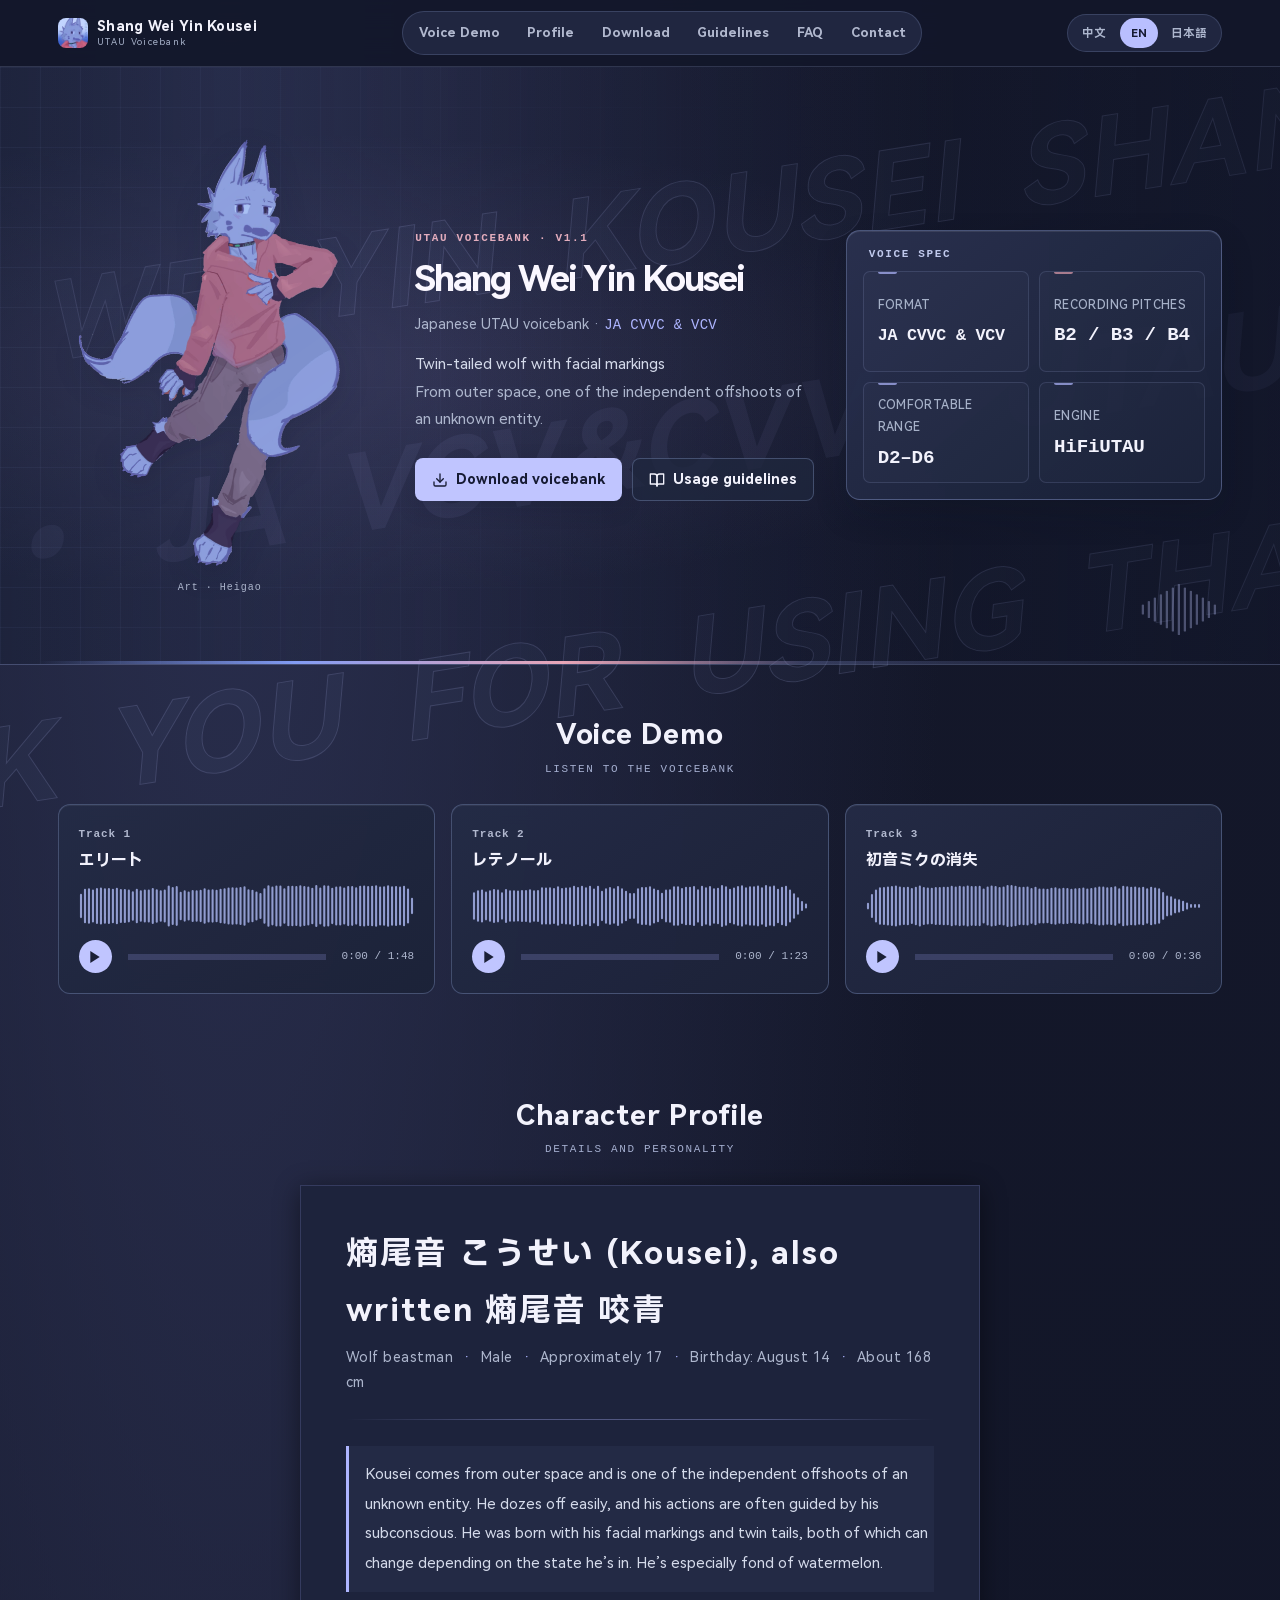
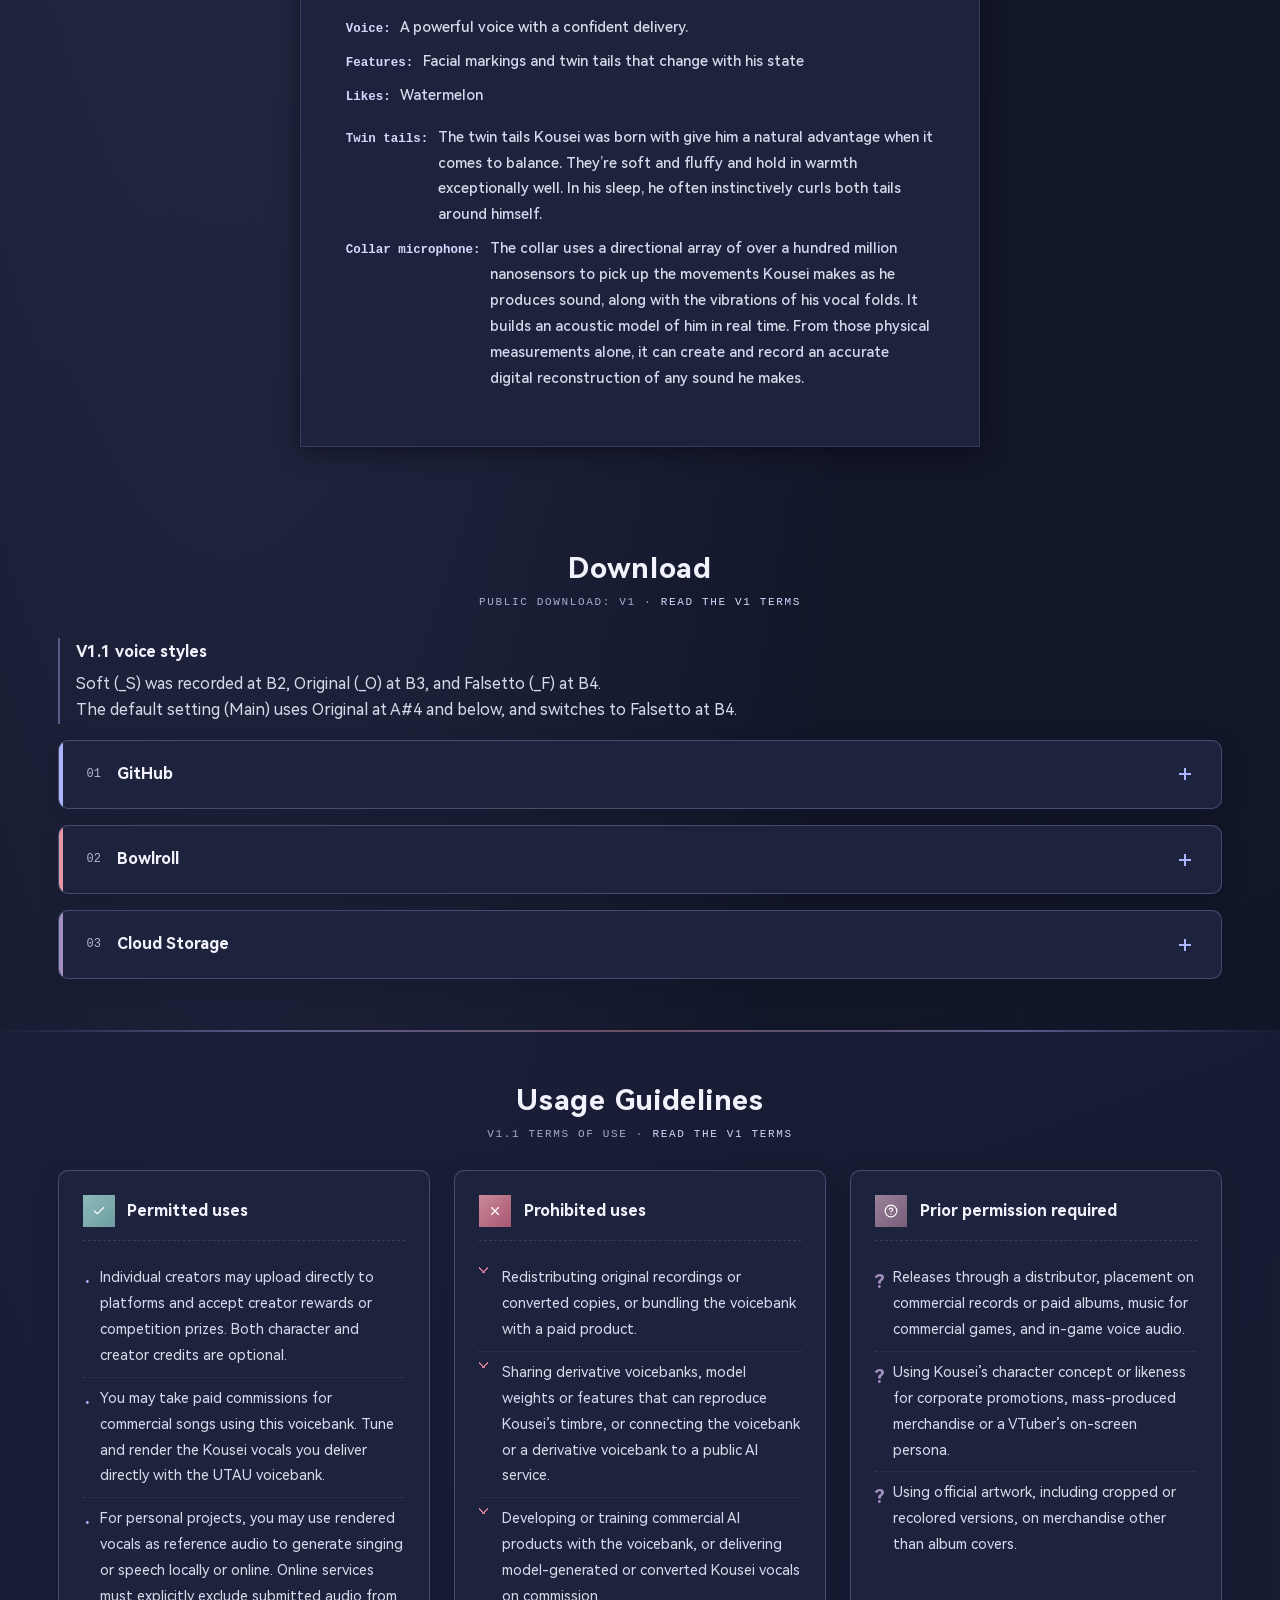
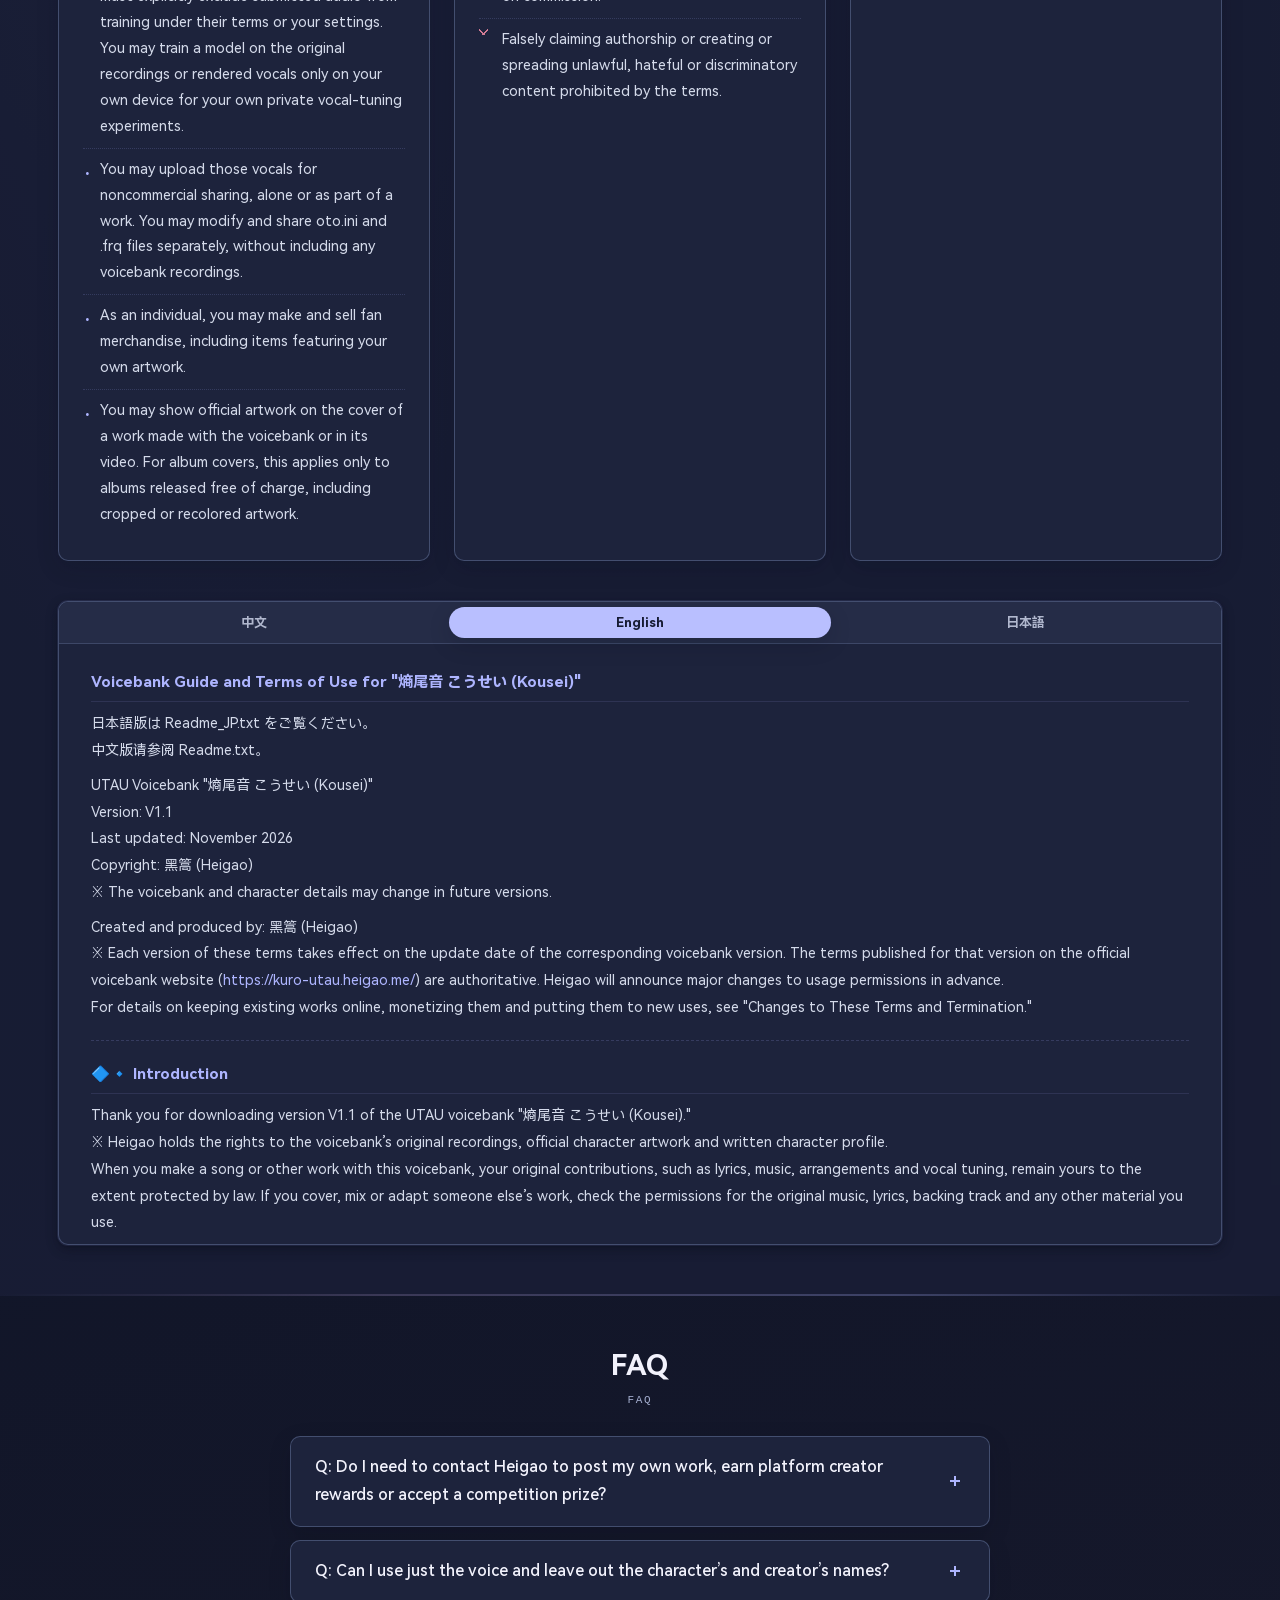
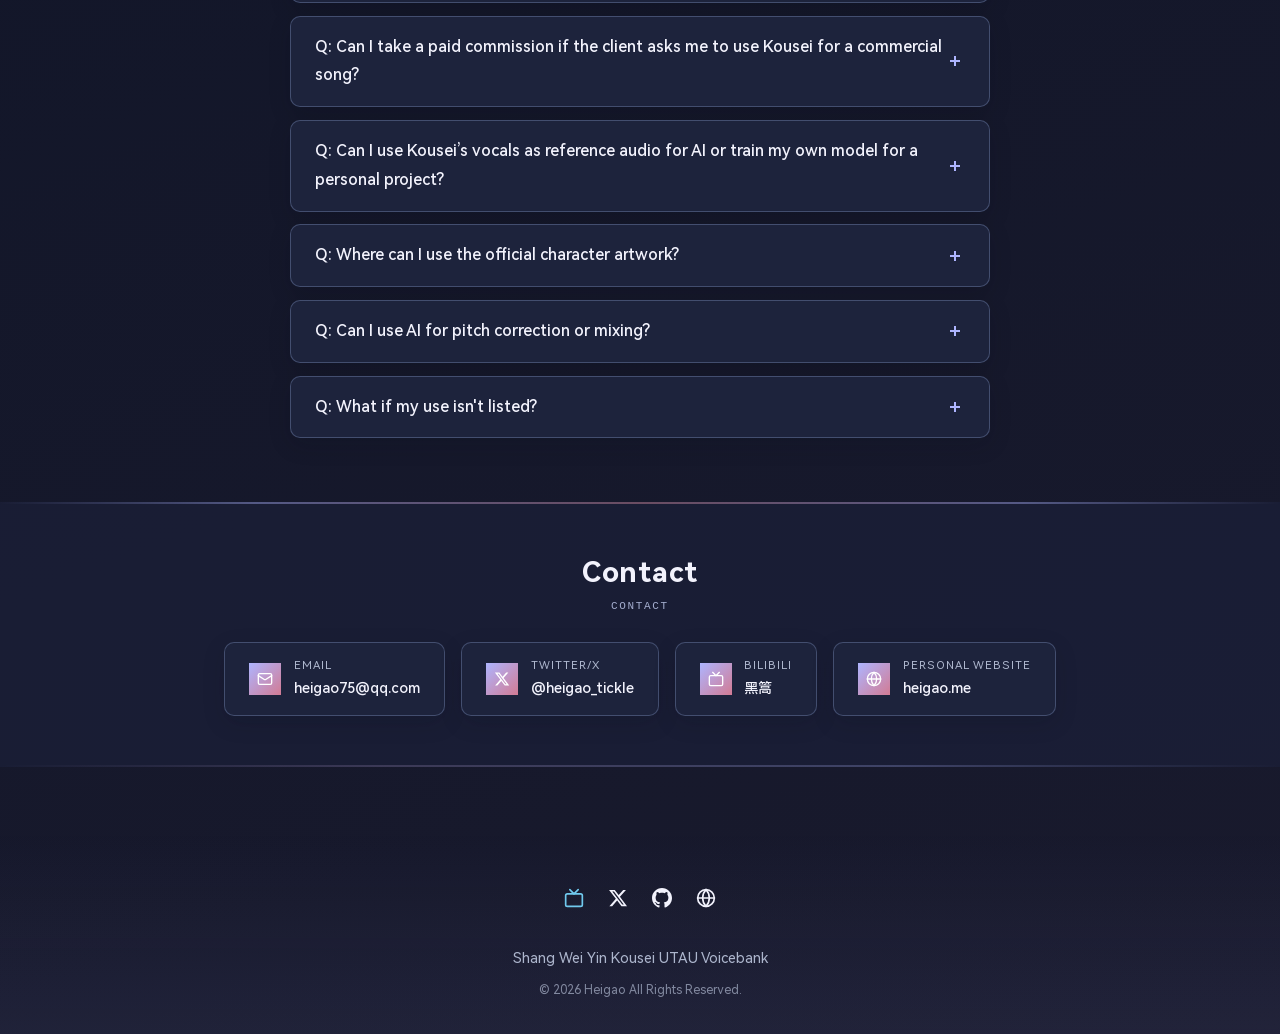
==== commit b5a360ed: "Expand all HarmonyOS Sans SC subsets for the multilingual site" ====
--- a/index-en.html
+++ b/index-en.html
@@ -34,8 +34,8 @@
       /* 缩小中文短句块之间的左右留白 */
     }
   </style>
-  <link rel="stylesheet" href="style.css">
-  <link rel="stylesheet" href="assets/mobile-cover.css" media="(max-width: 600px), (max-width: 960px) and (max-height: 500px) and (orientation: landscape)">
+  <link rel="stylesheet" href="style.css?v=b412bab29151">
+  <link rel="stylesheet" href="assets/mobile-cover.css?v=bda45de9db9d" media="(max-width: 600px), (max-width: 960px) and (max-height: 500px) and (orientation: landscape)">
 </head>
 
 <body>
@@ -833,7 +833,7 @@
   </div><!-- /.main-content -->
 
   <!-- Scripts -->
-  <script defer src="assets/main.js"></script>
+  <script defer src="assets/main.js?v=9e3831ad4ff9"></script>
 
 
 </body></html>
--- a/style.css
+++ b/style.css
@@ -6,8 +6,8 @@
 /* ---------- Local Fonts (HarmonyOS Sans SC) ---------- */
 @font-face {
   font-family: 'HarmonyOS Sans SC';
-  src: url('font/subset/HarmonyOS_Sans_SC_Regular.woff2') format('woff2'),
-       url('font/subset/HarmonyOS_Sans_SC_Regular.woff') format('woff');
+  src: url('font/subset/HarmonyOS_Sans_SC_Regular.woff2?v=00ca3fc76390') format('woff2'),
+       url('font/subset/HarmonyOS_Sans_SC_Regular.woff?v=acb324d2c863') format('woff');
   font-weight: 400;
   font-style: normal;
   font-display: swap;
@@ -15,8 +15,8 @@
 
 @font-face {
   font-family: 'HarmonyOS Sans SC';
-  src: url('font/subset/HarmonyOS_Sans_SC_Medium.woff2') format('woff2'),
-       url('font/subset/HarmonyOS_Sans_SC_Medium.woff') format('woff');
+  src: url('font/subset/HarmonyOS_Sans_SC_Medium.woff2?v=05d4737b8edd') format('woff2'),
+       url('font/subset/HarmonyOS_Sans_SC_Medium.woff?v=cd61118cfcc9') format('woff');
   font-weight: 500;
   font-style: normal;
   font-display: swap;
@@ -24,8 +24,8 @@
 
 @font-face {
   font-family: 'HarmonyOS Sans SC';
-  src: url('font/subset/HarmonyOS_Sans_SC_Bold.woff2') format('woff2'),
-       url('font/subset/HarmonyOS_Sans_SC_Bold.woff') format('woff');
+  src: url('font/subset/HarmonyOS_Sans_SC_Bold.woff2?v=98375fcd1c94') format('woff2'),
+       url('font/subset/HarmonyOS_Sans_SC_Bold.woff?v=76281ac2c95e') format('woff');
   font-weight: 700;
   font-style: normal;
   font-display: swap;
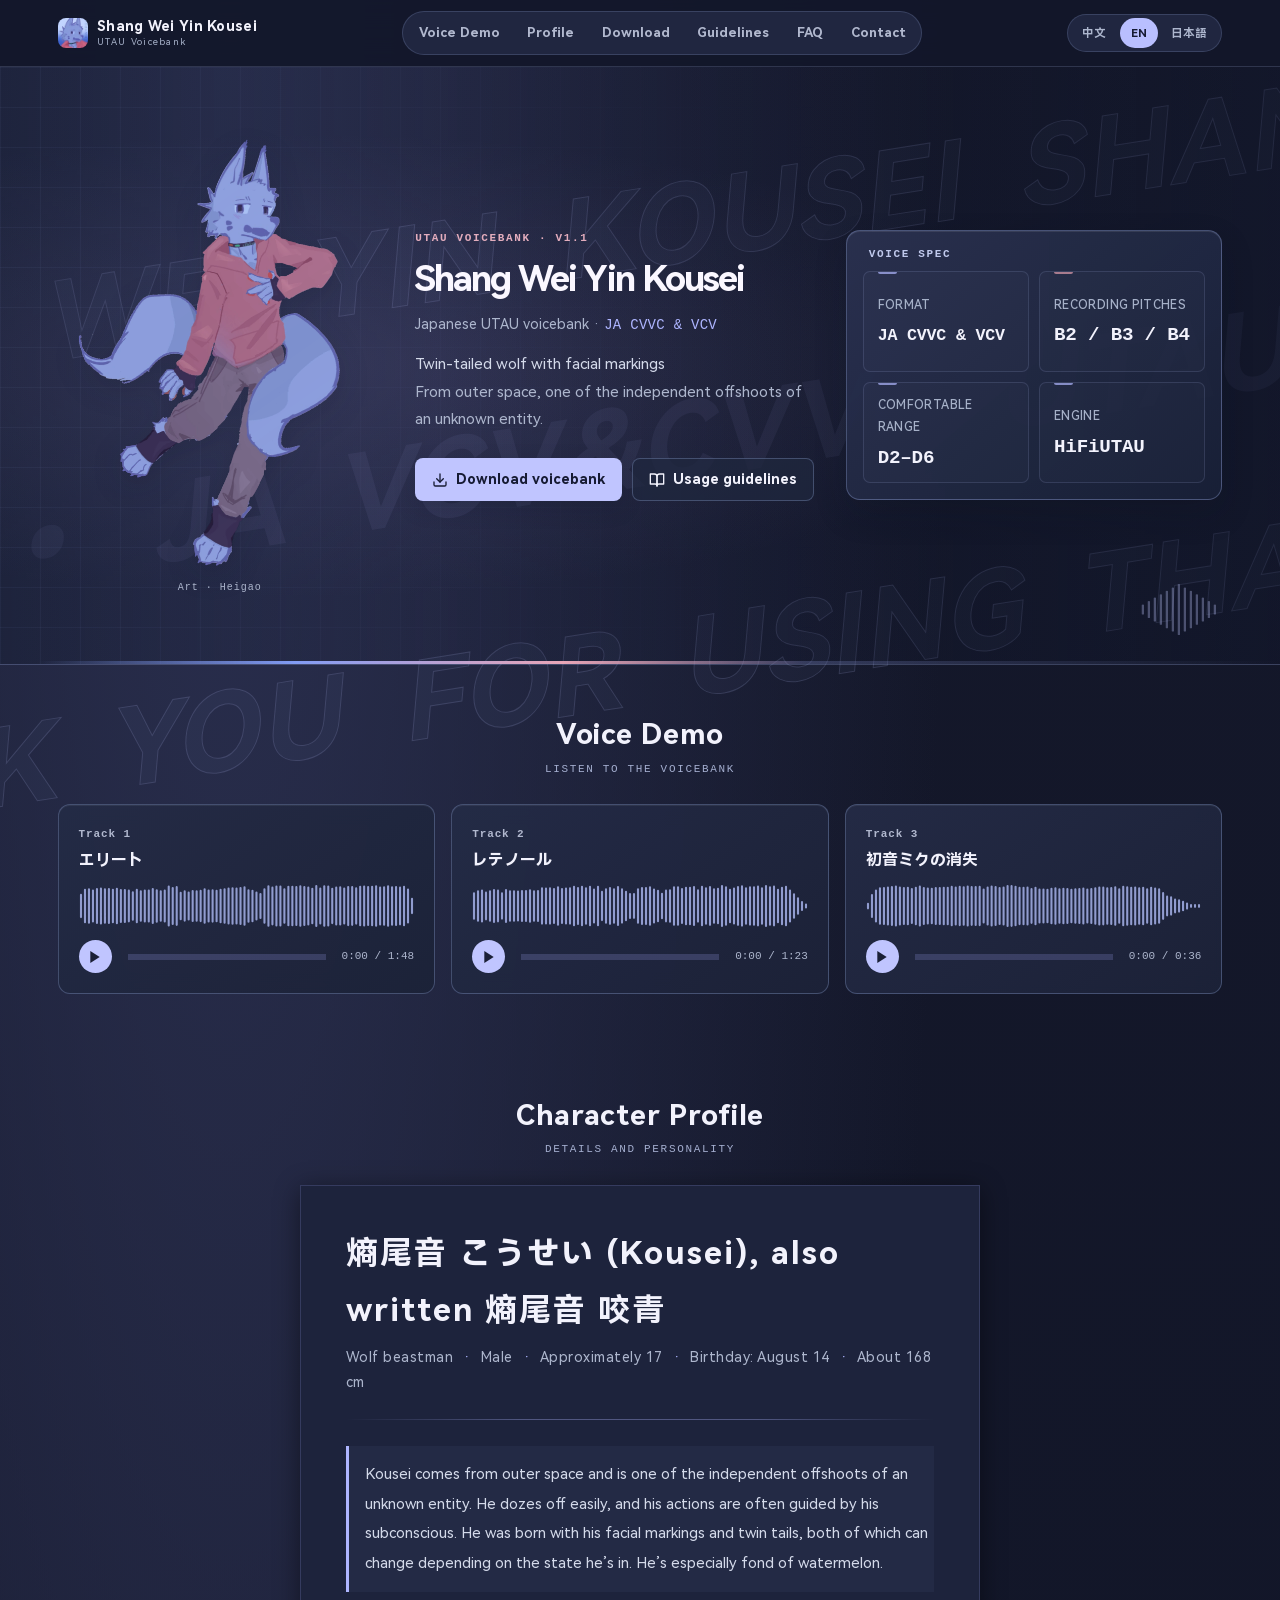
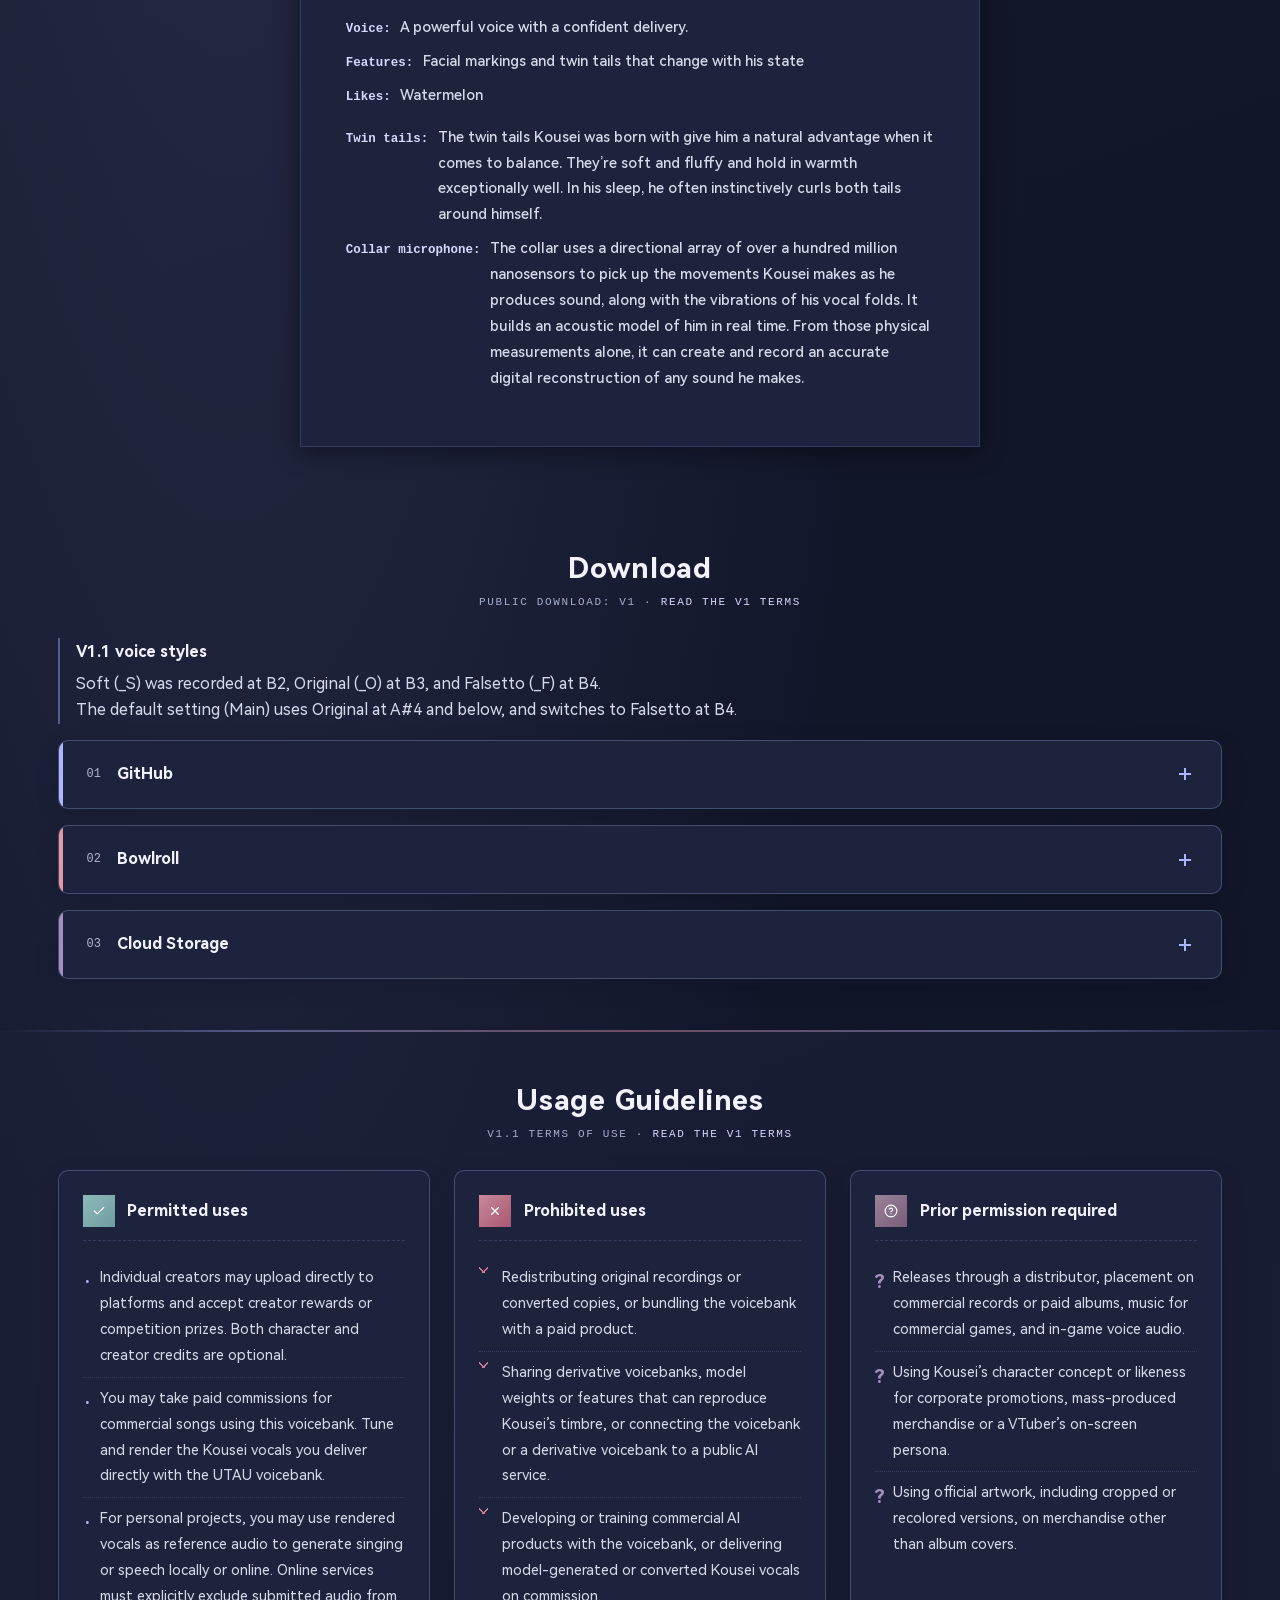
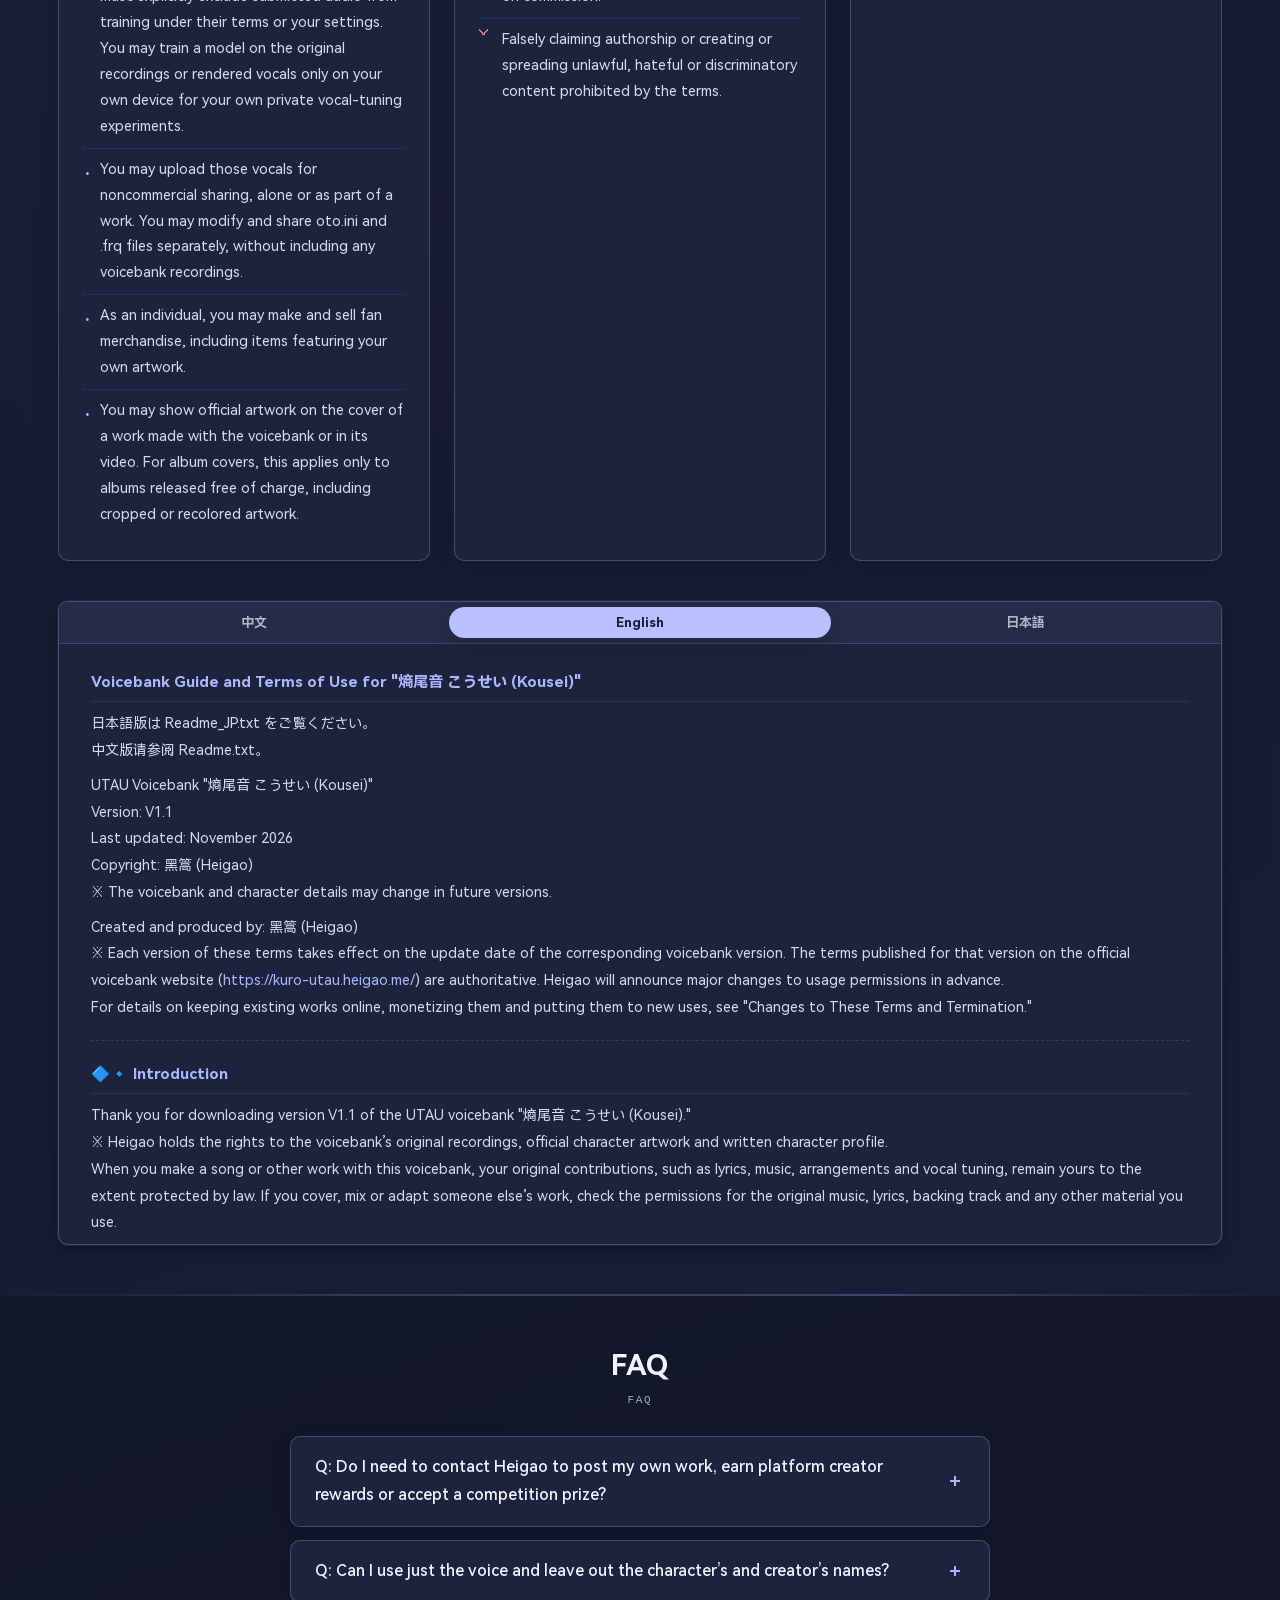
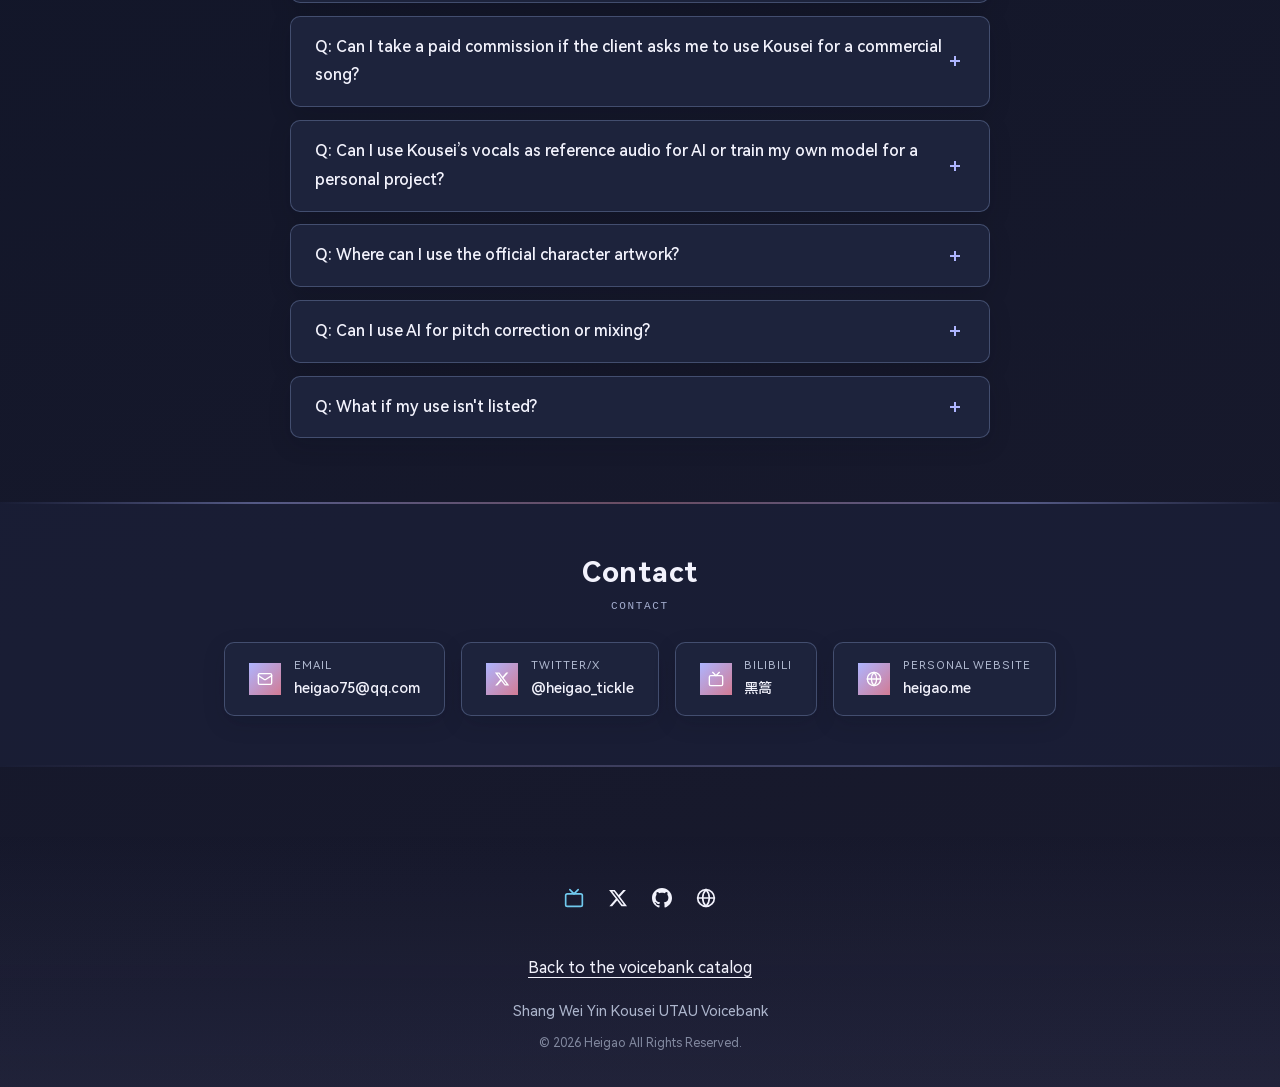
==== commit 5db5ee74: "发布三语声库目录、素材与日志及恒星预告页" ====
--- a/index-en.html
+++ b/index-en.html
@@ -1,20 +1,20 @@
 <!DOCTYPE html>
 
-<html lang="en"><head><meta http-equiv="Content-Type" content="text/html; charset=UTF-8">
-  
+<html data-msg-version="65fa1e8bdfce" lang="en"><head><meta http-equiv="Content-Type" content="text/html; charset=UTF-8">
+
   <meta name="viewport" content="width=device-width, initial-scale=1.0">
-  <title>Shang Wei Yin Kousei | UTAU Voicebank</title>
-  <meta name="description" content="Meet Kousei, a twin-tailed wolf from outer space. Hear his three Japanese UTAU voice styles, explore the CVVC and VCV voicebank, and find downloads and terms for each version.">
+  <title data-msg="0">Shang Wei Yin Kousei | UTAU Voicebank</title>
+  <meta data-msg="content" name="description" content="Meet Kousei, a twin-tailed wolf from outer space. Hear his three Japanese UTAU voice styles, explore the CVVC and VCV voicebank, and find downloads and terms for each version.">
   <meta name="author" content="黑篙">
 
-  <link rel="alternate" hreflang="zh-CN" href="https://kuro-utau.heigao.me/">
+  <link rel="alternate" hreflang="zh-CN" href="https://kuro-utau.heigao.me/kousei.html">
   <link rel="alternate" hreflang="ja" href="https://kuro-utau.heigao.me/index-jp.html">
   <link rel="alternate" hreflang="en" href="https://kuro-utau.heigao.me/index-en.html">
-  <link rel="alternate" hreflang="x-default" href="https://kuro-utau.heigao.me/">
+  <link rel="alternate" hreflang="x-default" href="https://kuro-utau.heigao.me/kousei.html">
 
   <!-- Open Graph -->
-  <meta property="og:title" content="Shang Wei Yin Kousei | UTAU Voicebank">
-  <meta property="og:description" content="Meet Kousei, a twin-tailed wolf from outer space. Hear his three Japanese UTAU voice styles, explore the CVVC and VCV voicebank, and find downloads and terms for each version.">
+  <meta data-msg="content" property="og:title" content="Shang Wei Yin Kousei | UTAU Voicebank">
+  <meta data-msg="content" property="og:description" content="Meet Kousei, a twin-tailed wolf from outer space. Hear his three Japanese UTAU voice styles, explore the CVVC and VCV voicebank, and find downloads and terms for each version.">
   <meta property="og:type" content="website">
 
   <!-- Favicon -->
@@ -23,8 +23,8 @@
 
 
   <!-- Styles -->
-    
-  
+
+
 
   <style>
     /* 单独微调中文版上下两行的文字间距，修复较短文本导致的视觉断层 */
@@ -34,7 +34,7 @@
       /* 缩小中文短句块之间的左右留白 */
     }
   </style>
-  <link rel="stylesheet" href="style.css?v=b412bab29151">
+  <link rel="stylesheet" href="style.css?v=944f908ada8e">
   <link rel="stylesheet" href="assets/mobile-cover.css?v=bda45de9db9d" media="(max-width: 600px), (max-width: 960px) and (max-height: 500px) and (orientation: landscape)">
 </head>
 
@@ -44,8 +44,8 @@
     <div class="bg-deco-wrapper">
       <!-- 第一行：中文版专属名称 (已删除空格) -->
       <div class="bg-deco-row scroll-left">
-        <div class="bg-deco-text">SHANG WEI YIN KOUSEI SHANG WEI YIN KOUSEI SHANG WEI YIN KOUSEI </div>
-        <div class="bg-deco-text">SHANG WEI YIN KOUSEI SHANG WEI YIN KOUSEI SHANG WEI YIN KOUSEI </div>
+        <div data-msg="0" class="bg-deco-text">SHANG WEI YIN KOUSEI SHANG WEI YIN KOUSEI SHANG WEI YIN KOUSEI </div>
+        <div data-msg="0" class="bg-deco-text">SHANG WEI YIN KOUSEI SHANG WEI YIN KOUSEI SHANG WEI YIN KOUSEI </div>
       </div>
       <!-- 第二行：不变 -->
       <div class="bg-deco-row scroll-right">
@@ -54,8 +54,8 @@
       </div>
       <!-- 第三行：中文版感谢 -->
       <div class="bg-deco-row scroll-left-slow">
-        <div class="bg-deco-text">THANK YOU FOR USING THANK YOU FOR USING </div>
-        <div class="bg-deco-text">THANK YOU FOR USING THANK YOU FOR USING </div>
+        <div data-msg="0" class="bg-deco-text">THANK YOU FOR USING THANK YOU FOR USING </div>
+        <div data-msg="0" class="bg-deco-text">THANK YOU FOR USING THANK YOU FOR USING </div>
       </div>
     </div>
   </div>
@@ -64,18 +64,18 @@
   <header class="topnav" id="topnav">
     <a href="#hero" class="topnav-brand">
       <img src="assets/images/icon-72.webp" alt="Kousei" style="width:30px;height:30px;">
-      <span class="topnav-brand-text">Shang Wei Yin Kousei<small>UTAU Voicebank</small></span>
+      <span data-msg="0" class="topnav-brand-text">Shang Wei Yin Kousei<small>UTAU Voicebank</small></span>
     </a>
-    <nav class="topnav-nav" aria-label="Main navigation">
-      <a href="#demo" class="topnav-link">Voice Demo</a>
-      <a href="#profile" class="topnav-link">Profile</a>
-      <a href="#download" class="topnav-link">Download</a>
-      <a href="#guidelines" class="topnav-link">Guidelines</a>
+    <nav data-msg="aria-label" class="topnav-nav" aria-label="Main navigation">
+      <a data-msg="0" href="#demo" class="topnav-link">Voice Demo</a>
+      <a data-msg="0" href="#profile" class="topnav-link">Profile</a>
+      <a data-msg="0" href="#download" class="topnav-link">Download</a>
+      <a data-msg="0" href="#guidelines" class="topnav-link">Guidelines</a>
       <a href="#faq" class="topnav-link">FAQ</a>
-      <a href="#contact" class="topnav-link">Contact</a>
+      <a data-msg="0" href="#contact" class="topnav-link">Contact</a>
     </nav>
     <div class="lang-switcher topnav-lang">
-      <a href="index.html">中文</a>
+      <a href="kousei.html">中文</a>
       <a href="index-en.html" class="active">EN</a>
       <a href="index-jp.html">日本語</a>
     </div>
@@ -86,44 +86,44 @@
     <div class="sidebar-brand">
       <a href="#hero" class="sidebar-brand-link">
         <img src="assets/images/icon-72.webp" alt="Kousei" style="width:36px;height:36px;border-radius:0;">
-        <span class="sidebar-brand-text">Shang Wei Yin Kousei<br><small style="font-weight:400;color:var(--text-muted);font-size:0.7rem;">UTAU Voicebank</small></span>
+        <span data-msg="0" class="sidebar-brand-text">Shang Wei Yin Kousei<br><small style="font-weight:400;color:var(--text-muted);font-size:0.7rem;">UTAU Voicebank</small></span>
       </a>
     </div>
     <div class="sidebar-nav">
       <a href="#hero" class="nav-home active">
         <svg xmlns="http://www.w3.org/2000/svg" width="16" height="16" viewBox="0 0 24 24" fill="none" stroke="currentColor" stroke-width="2" stroke-linecap="round" stroke-linejoin="round"><path d="m3 9 9-7 9 7v11a2 2 0 0 1-2 2H5a2 2 0 0 1-2-2z"></path><polyline points="9 22 9 12 15 12 15 22"></polyline></svg>
-        <span class="sidebar-nav-text">Home</span>
+        <span data-msg="0" class="sidebar-nav-text">Home</span>
       </a>
       <a href="#demo" class="nav-demo">
         <svg class="sidebar-nav-icon" xmlns="http://www.w3.org/2000/svg" width="18" height="18" viewBox="0 0 24 24" fill="none" stroke="currentColor" stroke-width="2" stroke-linecap="round" stroke-linejoin="round">
           <polygon points="5 3 19 12 5 21 5 3"></polygon>
         </svg>
-        <span class="sidebar-nav-text">Voice Demo</span>
+        <span data-msg="0" class="sidebar-nav-text">Voice Demo</span>
       </a>
       <a href="#profile" class="nav-profile">
         <svg xmlns="http://www.w3.org/2000/svg" width="16" height="16" viewBox="0 0 24 24" fill="none" stroke="currentColor" stroke-width="2" stroke-linecap="round" stroke-linejoin="round"><path d="M19 21v-2a4 4 0 0 0-4-4H9a4 4 0 0 0-4 4v2"></path><circle cx="12" cy="7" r="4"></circle></svg>
-        <span class="sidebar-nav-text">Profile</span>
+        <span data-msg="0" class="sidebar-nav-text">Profile</span>
       </a>
       <a href="#download" class="nav-download">
         <svg xmlns="http://www.w3.org/2000/svg" width="16" height="16" viewBox="0 0 24 24" fill="none" stroke="currentColor" stroke-width="2" stroke-linecap="round" stroke-linejoin="round"><path d="M21 15v4a2 2 0 0 1-2 2H5a2 2 0 0 1-2-2v-4"></path><polyline points="7 10 12 15 17 10"></polyline><line x1="12" x2="12" y1="15" y2="3"></line></svg>
-        <span class="sidebar-nav-text">Download</span>
+        <span data-msg="0" class="sidebar-nav-text">Download</span>
       </a>
       <a href="#guidelines" class="nav-guidelines">
         <svg xmlns="http://www.w3.org/2000/svg" width="16" height="16" viewBox="0 0 24 24" fill="none" stroke="currentColor" stroke-width="2" stroke-linecap="round" stroke-linejoin="round"><path d="M2 3h6a4 4 0 0 1 4 4v14a3 3 0 0 0-3-3H2z"></path><path d="M22 3h-6a4 4 0 0 0-4 4v14a3 3 0 0 1 3-3h7z"></path></svg>
-        <span class="sidebar-nav-text">Guidelines</span>
+        <span data-msg="0" class="sidebar-nav-text">Guidelines</span>
       </a>
       <a href="#faq" class="nav-faq">
         <svg xmlns="http://www.w3.org/2000/svg" width="16" height="16" viewBox="0 0 24 24" fill="none" stroke="currentColor" stroke-width="2" stroke-linecap="round" stroke-linejoin="round"><circle cx="12" cy="12" r="10"></circle><path d="M9.09 9a3 3 0 0 1 5.83 1c0 2-3 3-3 3"></path><path d="M12 17h.01"></path></svg>
-        <span class="sidebar-nav-text">FAQ</span>
+        <span data-msg="0" class="sidebar-nav-text">FAQ</span>
       </a>
       <a href="#contact" class="nav-contact">
         <svg xmlns="http://www.w3.org/2000/svg" width="16" height="16" viewBox="0 0 24 24" fill="none" stroke="currentColor" stroke-width="2" stroke-linecap="round" stroke-linejoin="round"><rect width="20" height="16" x="2" y="4" rx="2"></rect><path d="m22 7-8.97 5.7a1.94 1.94 0 0 1-2.06 0L2 7"></path></svg>
-        <span class="sidebar-nav-text">Contact</span>
+        <span data-msg="0" class="sidebar-nav-text">Contact</span>
       </a>
     </div>
     <a href="https://heigao.me/" target="_blank" class="sidebar-site">
       <svg xmlns="http://www.w3.org/2000/svg" width="14" height="14" viewBox="0 0 24 24" fill="none" stroke="currentColor" stroke-width="2" stroke-linecap="round" stroke-linejoin="round"><circle cx="12" cy="12" r="10"></circle><path d="M12 2a14.5 14.5 0 0 0 0 20 14.5 14.5 0 0 0 0-20"></path><path d="M2 12h20"></path></svg>
-      <span>Personal Website</span>
+      <span data-msg="0">Personal Website</span>
     </a>
     <div class="sidebar-footer">
       <div class="sidebar-sns">
@@ -132,7 +132,7 @@
           <a href="https://github.com/Heigao-Clank/kuro-voicebank" target="_blank" class="sidebar-sns-link" title="GitHub"><svg viewBox="0 0 24 24" fill="currentColor" style="width:16px;height:16px;">
             <path d="M12 0c-6.626 0-12 5.373-12 12 0 5.302 3.438 9.8 8.207 11.387.599.111.793-.261.793-.577v-2.234c-3.338.726-4.033-1.416-4.033-1.416-.546-1.387-1.333-1.756-1.333-1.756-1.089-.745.083-.729.083-.729 1.205.084 1.839 1.237 1.839 1.237 1.07 1.834 2.807 1.304 3.492.997.107-.775.418-1.305.762-1.604-2.665-.305-5.467-1.334-5.467-5.931 0-1.311.469-2.381 1.236-3.221-.124-.303-.535-1.524.117-3.176 0 0 1.008-.322 3.301 1.23.957-.266 1.983-.399 3.003-.404 1.02.005 2.047.138 3.006.404 2.291-1.552 3.297-1.23 3.297-1.23.653 1.653.242 2.874.118 3.176.77.84 1.235 1.911 1.235 3.221 0 4.609-2.807 5.624-5.479 5.921.43.372.823 1.102.823 2.222v3.293c0 .319.192.694.801.576 4.765-1.589 8.199-6.086 8.199-11.386 0-6.627-5.373-12-12-12z"></path>
           </svg></a>
-        <a href="https://heigao.me/" target="_blank" class="sidebar-sns-link" title="Personal website"><svg xmlns="http://www.w3.org/2000/svg" width="16" height="16" viewBox="0 0 24 24" fill="none" stroke="currentColor" stroke-width="2" stroke-linecap="round" stroke-linejoin="round"><circle cx="12" cy="12" r="10"></circle><path d="M12 2a14.5 14.5 0 0 0 0 20 14.5 14.5 0 0 0 0-20"></path><path d="M2 12h20"></path></svg></a>
+        <a data-msg="title" href="https://heigao.me/" target="_blank" class="sidebar-sns-link" title="Personal website"><svg xmlns="http://www.w3.org/2000/svg" width="16" height="16" viewBox="0 0 24 24" fill="none" stroke="currentColor" stroke-width="2" stroke-linecap="round" stroke-linejoin="round"><circle cx="12" cy="12" r="10"></circle><path d="M12 2a14.5 14.5 0 0 0 0 20 14.5 14.5 0 0 0 0-20"></path><path d="M2 12h20"></path></svg></a>
       </div>
     </div>
   </nav>
@@ -148,36 +148,36 @@
               <picture>
                 <source media="(max-width: 600px), (max-width: 960px) and (max-height: 500px) and (orientation: landscape)" srcset="assets/images/character-640w.webp 1x, assets/images/character.webp 2x">
                 <source media="(max-width: 900px)" srcset="assets/images/character-640w.webp">
-                <img src="assets/images/character.webp" alt="Shang Wei Yin Kousei" class="hero-character" onerror="this.style.display='none'">
+                <img data-msg="alt" src="assets/images/character.webp" alt="Shang Wei Yin Kousei" class="hero-character" onerror="this.style.display='none'">
               </picture>
-              <p class="hero-visual-text">Art · Heigao</p>
+              <p data-msg="0" class="hero-visual-text">Art · Heigao</p>
             </div>
             <div class="hero-text">
               <p class="hero-eyebrow">UTAU VOICEBANK · V1.1</p>
-              <h1 class="hero-title">Shang Wei Yin Kousei</h1>
-              <p class="hero-subtitle">Japanese UTAU voicebank · <span class="vb-type">JA CVVC &amp; VCV</span></p>
-              <p class="hero-description">Twin-tailed wolf with facial markings<br><span class="text-muted">From outer space, one of the independent offshoots of an unknown entity.</span></p>
+              <h1 data-msg="0" class="hero-title">Shang Wei Yin Kousei</h1>
+              <p data-msg="0" class="hero-subtitle">Japanese UTAU voicebank · <span class="vb-type">JA CVVC &amp; VCV</span></p>
+              <p data-msg="0" class="hero-description">Twin-tailed wolf with facial markings<br><span data-msg="0" class="text-muted">From outer space, one of the independent offshoots of an unknown entity.</span></p>
               <div class="hero-download">
-                <a href="#download" class="btn btn-primary"><svg xmlns="http://www.w3.org/2000/svg" width="16" height="16" viewBox="0 0 24 24" fill="none" stroke="currentColor" stroke-width="2" stroke-linecap="round" stroke-linejoin="round"><path d="M21 15v4a2 2 0 0 1-2 2H5a2 2 0 0 1-2-2v-4"></path><polyline points="7 10 12 15 17 10"></polyline><line x1="12" x2="12" y1="15" y2="3"></line></svg> Download voicebank</a>
-                <a href="#guidelines" class="btn btn-secondary"><svg xmlns="http://www.w3.org/2000/svg" width="16" height="16" viewBox="0 0 24 24" fill="none" stroke="currentColor" stroke-width="2" stroke-linecap="round" stroke-linejoin="round"><path d="M2 3h6a4 4 0 0 1 4 4v14a3 3 0 0 0-3-3H2z"></path><path d="M22 3h-6a4 4 0 0 0-4 4v14a3 3 0 0 1 3-3h7z"></path></svg> Usage guidelines</a>
+                <a data-msg="0" href="#download" class="btn btn-primary"><svg xmlns="http://www.w3.org/2000/svg" width="16" height="16" viewBox="0 0 24 24" fill="none" stroke="currentColor" stroke-width="2" stroke-linecap="round" stroke-linejoin="round"><path d="M21 15v4a2 2 0 0 1-2 2H5a2 2 0 0 1-2-2v-4"></path><polyline points="7 10 12 15 17 10"></polyline><line x1="12" x2="12" y1="15" y2="3"></line></svg> Download voicebank</a>
+                <a data-msg="0" href="#guidelines" class="btn btn-secondary"><svg xmlns="http://www.w3.org/2000/svg" width="16" height="16" viewBox="0 0 24 24" fill="none" stroke="currentColor" stroke-width="2" stroke-linecap="round" stroke-linejoin="round"><path d="M2 3h6a4 4 0 0 1 4 4v14a3 3 0 0 0-3-3H2z"></path><path d="M22 3h-6a4 4 0 0 0-4 4v14a3 3 0 0 1 3-3h7z"></path></svg> Usage guidelines</a>
               </div>
             </div>
           </div>
-          <dl class="hero-tally" aria-label="Voicebank specifications">
+          <dl data-msg="aria-label" class="hero-tally" aria-label="Voicebank specifications">
             <div class="hero-tally-item">
-              <dt class="hero-tally-label">Format</dt>
+              <dt data-msg="0" class="hero-tally-label">Format</dt>
               <dd class="hero-tally-value"><span class="vb-type">JA CVVC &amp; VCV</span></dd>
             </div>
             <div class="hero-tally-item">
-              <dt class="hero-tally-label">Recording pitches</dt>
+              <dt data-msg="0" class="hero-tally-label">Recording pitches</dt>
               <dd class="hero-tally-value">B2 / B3 / B4</dd>
             </div>
             <div class="hero-tally-item">
-              <dt class="hero-tally-label">Comfortable range</dt>
+              <dt data-msg="0" class="hero-tally-label">Comfortable range</dt>
               <dd class="hero-tally-value">D2–D6</dd>
             </div>
             <div class="hero-tally-item">
-              <dt class="hero-tally-label">Engine</dt>
+              <dt data-msg="0" class="hero-tally-label">Engine</dt>
               <dd class="hero-tally-value">HiFiUTAU</dd>
             </div>
           </dl>
@@ -204,14 +204,14 @@
     <section class="section anim-paused" id="demo">
       <div class="container">
         <div class="section-title">
-          <h2>Voice Demo</h2>
-          <p>Listen to the voicebank</p>
+          <h2 data-msg="0">Voice Demo</h2>
+          <p data-msg="0">Listen to the voicebank</p>
         </div>
         <div class="demo-grid">
           <div class="demo-card" data-index="0">
             <div class="demo-card-header">
               <span class="demo-card-title">Track 1</span>
-              <span class="demo-card-desc">エリート</span>
+              <span data-msg="0" class="demo-card-desc">エリート</span>
             </div>
             <div class="demo-canvas-wrap">
               <img src="assets/audio/demo-01-waveform.svg" alt=""><img class="waveform-played" src="assets/audio/demo-01-waveform.svg" alt="">
@@ -232,7 +232,7 @@
           <div class="demo-card" data-index="1">
             <div class="demo-card-header">
               <span class="demo-card-title">Track 2</span>
-              <span class="demo-card-desc">レテノール</span>
+              <span data-msg="0" class="demo-card-desc">レテノール</span>
             </div>
             <div class="demo-canvas-wrap">
               <img src="assets/audio/demo-02-waveform.svg" alt=""><img class="waveform-played" src="assets/audio/demo-02-waveform.svg" alt="">
@@ -253,7 +253,7 @@
           <div class="demo-card" data-index="2">
             <div class="demo-card-header">
               <span class="demo-card-title">Track 3</span>
-              <span class="demo-card-desc">初音ミクの消失</span>
+              <span data-msg="0" class="demo-card-desc">初音ミクの消失</span>
             </div>
             <div class="demo-canvas-wrap">
               <img src="assets/audio/demo-03-waveform.svg" alt=""><img class="waveform-played" src="assets/audio/demo-03-waveform.svg" alt="">
@@ -279,36 +279,36 @@
     <section class="section anim-paused" id="profile">
       <div class="container">
         <div class="section-title">
-          <h2>Character Profile</h2>
-          <p>Details and personality</p>
+          <h2 data-msg="0">Character Profile</h2>
+          <p data-msg="0">Details and personality</p>
         </div>
                 <div class="profile-sheet">
-          <h3 class="profile-name">熵尾音 こうせい (Kousei), also written 熵尾音 咬青</h3>
-          <p class="profile-sub">Wolf beastman <span class="sep">·</span> Male <span class="sep">·</span> Approximately 17 <span class="sep">·</span> Birthday: August 14 <span class="sep">·</span> About 168 cm</p>
+          <h3 data-msg="0" class="profile-name">熵尾音 こうせい (Kousei), also written 熵尾音 咬青</h3>
+          <p data-msg="0 1 2 3 4" class="profile-sub">Wolf beastman <span class="sep">·</span> Male <span class="sep">·</span> Approximately 17 <span class="sep">·</span> Birthday: August 14 <span class="sep">·</span> About 168 cm</p>
           <div class="profile-divider"></div>
-          <blockquote class="profile-flavor"><p>Kousei comes from outer space and is one of the independent offshoots of an unknown entity. He dozes off easily, and his actions are often guided by his subconscious. He was born with his facial markings and twin tails, both of which can change depending on the state he’s in. He’s especially fond of watermelon.</p></blockquote>
+          <blockquote class="profile-flavor"><p data-msg="0">Kousei comes from outer space and is one of the independent offshoots of an unknown entity. He dozes off easily, and his actions are often guided by his subconscious. He was born with his facial markings and twin tails, both of which can change depending on the state he’s in. He’s especially fond of watermelon.</p></blockquote>
           <div class="profile-detail">
             <div class="profile-detail-row">
-              <span class="profile-detail-label">Voice</span>
-              <span class="profile-detail-value">A powerful voice with a confident delivery.</span>
+              <span data-msg="0" class="profile-detail-label">Voice</span>
+              <span data-msg="0" class="profile-detail-value">A powerful voice with a confident delivery.</span>
             </div>
             <div class="profile-detail-row">
-              <span class="profile-detail-label">Features</span>
-              <span class="profile-detail-value">Facial markings and twin tails that change with his state</span>
+              <span data-msg="0" class="profile-detail-label">Features</span>
+              <span data-msg="0" class="profile-detail-value">Facial markings and twin tails that change with his state</span>
             </div>
             <div class="profile-detail-row">
-              <span class="profile-detail-label">Likes</span>
-              <span class="profile-detail-value">Watermelon</span>
+              <span data-msg="0" class="profile-detail-label">Likes</span>
+              <span data-msg="0" class="profile-detail-value">Watermelon</span>
             </div>
           </div>
           <div class="profile-detail">
             <div class="profile-detail-row">
-              <span class="profile-detail-label">Twin tails</span>
-              <span class="profile-detail-value">The twin tails Kousei was born with give him a natural advantage when it comes to balance. They’re soft and fluffy and hold in warmth exceptionally well. In his sleep, he often instinctively curls both tails around himself.</span>
+              <span data-msg="0" class="profile-detail-label">Twin tails</span>
+              <span data-msg="0" class="profile-detail-value">The twin tails Kousei was born with give him a natural advantage when it comes to balance. They’re soft and fluffy and hold in warmth exceptionally well. In his sleep, he often instinctively curls both tails around himself.</span>
             </div>
             <div class="profile-detail-row">
-              <span class="profile-detail-label">Collar microphone</span>
-              <span class="profile-detail-value">The collar uses a directional array of over a hundred million nanosensors to pick up the movements Kousei makes as he produces sound, along with the vibrations of his vocal folds. It builds an acoustic model of him in real time. From those physical measurements alone, it can create and record an accurate digital reconstruction of any sound he makes.</span>
+              <span data-msg="0" class="profile-detail-label">Collar microphone</span>
+              <span data-msg="0" class="profile-detail-value">The collar uses a directional array of over a hundred million nanosensors to pick up the movements Kousei makes as he produces sound, along with the vibrations of his vocal folds. It builds an acoustic model of him in real time. From those physical measurements alone, it can create and record an accurate digital reconstruction of any sound he makes.</span>
             </div>
           </div>
         </div>
@@ -319,13 +319,13 @@
     <section class="section anim-paused" id="download">
       <div class="container">
         <div class="section-title">
-          <h2>Download</h2>
-          <p>Public download: V1 · <a href="assets/terms-v1.html#en">Read the V1 terms</a></p>
+          <h2 data-msg="0">Download</h2>
+          <p data-msg="0">Public download: V1 · <a data-msg="0 href" href="assets/terms-v1.html#en">Read the V1 terms</a></p>
         </div>
         <div class="download-list">
           <div class="voice-notes" id="voicebank">
-            <h3 class="voice-notes-title">V1.1 voice styles</h3>
-            <p class="voice-usage">Soft (_S) was recorded at B2, Original (_O) at B3, and Falsetto (_F) at B4.<br>The default setting (Main) uses Original at A#4 and below, and switches to Falsetto at B4.</p>
+            <h3 data-msg="0" class="voice-notes-title">V1.1 voice styles</h3>
+            <p data-msg="0 1" class="voice-usage">Soft (_S) was recorded at B2, Original (_O) at B3, and Falsetto (_F) at B4.<br>The default setting (Main) uses Original at A#4 and below, and switches to Falsetto at B4.</p>
           </div>
           <details class="accordion" data-type="primary">
             <summary class="accordion-title" aria-controls="download-github">
@@ -337,12 +337,12 @@
             </summary>
             <div class="accordion-content" id="download-github">
               <div class="accordion-content-inner">
-                <p class="accordion-desc">Public download: V1</p>
-                <a href="https://github.com/Heigao-Clank/kuro-voicebank/releases/tag/V1" target="_blank" class="accordion-link">Download V1 on GitHub</a>
+                <p data-msg="0" class="accordion-desc">Public download: V1</p>
+                <a data-msg="0" href="https://github.com/Heigao-Clank/kuro-voicebank/releases/tag/V1" target="_blank" class="accordion-link">Download V1 on GitHub</a>
                 <div class="install-command" data-copy="gh release download V1 --repo Heigao-Clank/kuro-voicebank">
                   <span class="install-prompt" aria-hidden="true">$</span>
                   <code>gh release download V1 --repo Heigao-Clank/kuro-voicebank</code>
-                  <button type="button" class="install-copy" aria-label="Copy command" title="Copy command" hidden>
+                  <button data-msg="aria-label title" type="button" class="install-copy" aria-label="Copy command" title="Copy command" hidden>
                     <svg width="15" height="15" viewBox="0 0 24 24" fill="none" stroke="currentColor" stroke-width="2" stroke-linecap="round" stroke-linejoin="round" aria-hidden="true"><rect x="9" y="9" width="13" height="13" rx="2"></rect><path d="M5 15H4a2 2 0 0 1-2-2V4a2 2 0 0 1 2-2h9a2 2 0 0 1 2 2v1"></path></svg>
                   </button>
                   <span class="copy-status" role="status"></span>
@@ -361,8 +361,8 @@
             </summary>
             <div class="accordion-content" id="download-bowlroll">
               <div class="accordion-content-inner">
-                <p class="accordion-desc">Japanese file-sharing service.</p>
-                <span class="accordion-soon">Download link not yet available</span>
+                <p data-msg="0" class="accordion-desc">Japanese file-sharing service.</p>
+                <span data-msg="0" class="accordion-soon">Download link not yet available</span>
               </div>
             </div>
           </details>
@@ -371,16 +371,16 @@
             <summary class="accordion-title" aria-controls="download-mirrors">
               <span class="accordion-title-inner">
                 <span class="accordion-number">03</span>
-                <span class="accordion-name">Cloud Storage</span>
+                <span data-msg="0" class="accordion-name">Cloud Storage</span>
               </span>
               <span class="accordion-icon"></span>
             </summary>
             <div class="accordion-content" id="download-mirrors">
               <div class="accordion-content-inner">
-                <p class="accordion-desc">V1 download mirrors</p>
+                <p data-msg="0" class="accordion-desc">V1 download mirrors</p>
                 <div style="display:flex;flex-wrap:wrap;gap:0.6rem;">
                   <a href="https://drive.google.com/file/d/1WB_3wNww9CAy_1M7UDJVFeQKciWdL78O/view?usp=drive_link" target="_blank" class="accordion-link">Google Drive</a>
-                  <a href="https://1820313552.share.123pan.cn/123pan/TUtojv-ViaY" target="_blank" class="accordion-link">123 Cloud</a>
+                  <a data-msg="0" href="https://1820313552.share.123pan.cn/123pan/TUtojv-ViaY" target="_blank" class="accordion-link">123 Cloud</a>
                 </div>
               </div>
             </div>
@@ -393,47 +393,47 @@
     <section class="section section-alt anim-paused" id="guidelines">
       <div class="container">
         <div class="section-title">
-          <h2>Usage Guidelines</h2>
-          <p>V1.1 Terms of Use · <a href="assets/terms-v1.html#en">Read the V1 terms</a></p>
+          <h2 data-msg="0">Usage Guidelines</h2>
+          <p data-msg="0">V1.1 Terms of Use · <a data-msg="0 href" href="assets/terms-v1.html#en">Read the V1 terms</a></p>
         </div>
         <div class="guidelines-grid">
           <div class="guideline-card">
             <div class="guideline-header">
               <div class="guideline-icon guideline-icon-ok"><svg xmlns="http://www.w3.org/2000/svg" width="14" height="14" viewBox="0 0 24 24" fill="none" stroke="currentColor" stroke-width="2" stroke-linecap="round" stroke-linejoin="round"><polyline points="20 6 9 17 4 12"></polyline></svg></div>
-              <div class="guideline-title">Permitted uses</div>
+              <div data-msg="0" class="guideline-title">Permitted uses</div>
             </div>
             <ul class="guideline-list">
-              <li>Individual creators may upload directly to platforms and accept creator rewards or competition prizes. Both character and creator credits are optional.</li>
-              <li>You may take paid commissions for commercial songs using this voicebank. Tune and render the Kousei vocals you deliver directly with the UTAU voicebank.</li>
-              <li>For personal projects, you may use rendered vocals as reference audio to generate singing or speech locally or online. Online services must explicitly exclude submitted audio from training under their terms or your settings. You may train a model on the original recordings or rendered vocals only on your own device for your own private vocal-tuning experiments.</li>
-              <li>You may upload those vocals for noncommercial sharing, alone or as part of a work. You may modify and share oto.ini and .frq files separately, without including any voicebank recordings.</li>
-              <li>As an individual, you may make and sell fan merchandise, including items featuring your own artwork.</li>
-              <li>You may show official artwork on the cover of a work made with the voicebank or in its video. For album covers, this applies only to albums released free of charge, including cropped or recolored artwork.</li>
+              <li data-msg="0">Individual creators may upload directly to platforms and accept creator rewards or competition prizes. Both character and creator credits are optional.</li>
+              <li data-msg="0">You may take paid commissions for commercial songs using this voicebank. Tune and render the Kousei vocals you deliver directly with the UTAU voicebank.</li>
+              <li data-msg="0">For personal projects, you may use rendered vocals as reference audio to generate singing or speech locally or online. Online services must explicitly exclude submitted audio from training under their terms or your settings. You may train a model on the original recordings or rendered vocals only on your own device for your own private vocal-tuning experiments.</li>
+              <li data-msg="0">You may upload those vocals for noncommercial sharing, alone or as part of a work. You may modify and share oto.ini and .frq files separately, without including any voicebank recordings.</li>
+              <li data-msg="0">As an individual, you may make and sell fan merchandise, including items featuring your own artwork.</li>
+              <li data-msg="0">You may show official artwork on the cover of a work made with the voicebank or in its video. For album covers, this applies only to albums released free of charge, including cropped or recolored artwork.</li>
             </ul>
           </div>
 
           <div class="guideline-card">
             <div class="guideline-header">
               <div class="guideline-icon guideline-icon-no"><svg xmlns="http://www.w3.org/2000/svg" width="14" height="14" viewBox="0 0 24 24" fill="none" stroke="currentColor" stroke-width="2" stroke-linecap="round" stroke-linejoin="round"><path d="M18 6 6 18"></path><path d="m6 6 12 12"></path></svg></div>
-              <div class="guideline-title">Prohibited uses</div>
+              <div data-msg="0" class="guideline-title">Prohibited uses</div>
             </div>
             <ul class="guideline-list">
-              <li class="no">Redistributing original recordings or converted copies, or bundling the voicebank with a paid product.</li>
-              <li class="no">Sharing derivative voicebanks, model weights or features that can reproduce Kousei’s timbre, or connecting the voicebank or a derivative voicebank to a public AI service.</li>
-              <li class="no">Developing or training commercial AI products with the voicebank, or delivering model-generated or converted Kousei vocals on commission.</li>
-              <li class="no">Falsely claiming authorship or creating or spreading unlawful, hateful or discriminatory content prohibited by the terms.</li>
+              <li data-msg="0" class="no">Redistributing original recordings or converted copies, or bundling the voicebank with a paid product.</li>
+              <li data-msg="0" class="no">Sharing derivative voicebanks, model weights or features that can reproduce Kousei’s timbre, or connecting the voicebank or a derivative voicebank to a public AI service.</li>
+              <li data-msg="0" class="no">Developing or training commercial AI products with the voicebank, or delivering model-generated or converted Kousei vocals on commission.</li>
+              <li data-msg="0" class="no">Falsely claiming authorship or creating or spreading unlawful, hateful or discriminatory content prohibited by the terms.</li>
             </ul>
           </div>
 
           <div class="guideline-card">
             <div class="guideline-header">
               <div class="guideline-icon guideline-icon-ask"><svg xmlns="http://www.w3.org/2000/svg" width="14" height="14" viewBox="0 0 24 24" fill="none" stroke="currentColor" stroke-width="2" stroke-linecap="round" stroke-linejoin="round"><circle cx="12" cy="12" r="10"></circle><path d="M9.09 9a3 3 0 0 1 5.83 1c0 2-3 3-3 3"></path><path d="M12 17h.01"></path></svg></div>
-              <div class="guideline-title">Prior permission required</div>
+              <div data-msg="0" class="guideline-title">Prior permission required</div>
             </div>
             <ul class="guideline-list">
-              <li class="ask">Releases through a distributor, placement on commercial records or paid albums, music for commercial games, and in-game voice audio.</li>
-              <li class="ask">Using Kousei’s character concept or likeness for corporate promotions, mass-produced merchandise or a VTuber’s on-screen persona.</li>
-              <li class="ask">Using official artwork, including cropped or recolored versions, on merchandise other than album covers.</li>
+              <li data-msg="0" class="ask">Releases through a distributor, placement on commercial records or paid albums, music for commercial games, and in-game voice audio.</li>
+              <li data-msg="0" class="ask">Using Kousei’s character concept or likeness for corporate promotions, mass-produced merchandise or a VTuber’s on-screen persona.</li>
+              <li data-msg="0" class="ask">Using official artwork, including cropped or recolored versions, on merchandise other than album covers.</li>
             </ul>
           </div>
         </div>
@@ -704,71 +704,71 @@
     <section class="section anim-paused" id="faq">
       <div class="container">
         <div class="section-title">
-          <h2>FAQ</h2>
+          <h2 data-msg="0">FAQ</h2>
           <p>FAQ</p>
         </div>
         <div class="faq-list">
           <details class="faq-item">
             <summary class="faq-question" aria-controls="faq-answer-1">
-              <span>Q: Do I need to contact Heigao to post my own work, earn platform creator rewards or accept a competition prize?</span>
+              <span data-msg="0">Q: Do I need to contact Heigao to post my own work, earn platform creator rewards or accept a competition prize?</span>
               <span class="faq-icon"></span>
             </summary>
             <div class="faq-answer" id="faq-answer-1">
-              <div class="faq-answer-content">No. You may upload your own work directly to video or music platforms, earn creator rewards and accept prize money.<br>Releasing music through a distributor requires Heigao’s prior permission.</div>
+              <div data-msg="lines" class="faq-answer-content">No. You may upload your own work directly to video or music platforms, earn creator rewards and accept prize money.<br>Releasing music through a distributor requires Heigao’s prior permission.</div>
             </div>
           </details>
           <details class="faq-item">
             <summary class="faq-question" aria-controls="faq-answer-2">
-              <span>Q: Can I use just the voice and leave out the character’s and creator’s names?</span>
+              <span data-msg="0">Q: Can I use just the voice and leave out the character’s and creator’s names?</span>
               <span class="faq-icon"></span>
             </summary>
             <div class="faq-answer" id="faq-answer-2">
-              <div class="faq-answer-content">Yes. Whether or not you present the work as a performance by Kousei, both credits are optional. You may use the synthesized singing or speech, but you must not distribute the original recordings supplied with the voicebank.</div>
+              <div data-msg="lines" class="faq-answer-content">Yes. Whether or not you present the work as a performance by Kousei, both credits are optional. You may use the synthesized singing or speech, but you must not distribute the original recordings supplied with the voicebank.</div>
             </div>
           </details>
           <details class="faq-item">
             <summary class="faq-question" aria-controls="faq-answer-3">
-              <span>Q: Can I take a paid commission if the client asks me to use Kousei for a commercial song?</span>
+              <span data-msg="0">Q: Can I take a paid commission if the client asks me to use Kousei for a commercial song?</span>
               <span class="faq-icon"></span>
             </summary>
             <div class="faq-answer" id="faq-answer-3">
-              <div class="faq-answer-content">Yes. You may accept the job, charge for it, produce the track and deliver it without separate permission. The Kousei vocals you deliver must be tuned and rendered directly from this UTAU voicebank. Pitch correction and mixing are allowed under these terms. Any subsequent release or other use of the finished work is subject to the relevant provisions of these terms and any other applicable agreements.</div>
+              <div data-msg="lines" class="faq-answer-content">Yes. You may accept the job, charge for it, produce the track and deliver it without separate permission. The Kousei vocals you deliver must be tuned and rendered directly from this UTAU voicebank. Pitch correction and mixing are allowed under these terms. Any subsequent release or other use of the finished work is subject to the relevant provisions of these terms and any other applicable agreements.</div>
             </div>
           </details>
           <details class="faq-item">
             <summary class="faq-question" aria-controls="faq-answer-4">
-              <span>Q: Can I use Kousei’s vocals as reference audio for AI or train my own model for a personal project?</span>
+              <span data-msg="0">Q: Can I use Kousei’s vocals as reference audio for AI or train my own model for a personal project?</span>
               <span class="faq-icon"></span>
             </summary>
             <div class="faq-answer" id="faq-answer-4">
-              <div class="faq-answer-content">You may use rendered vocals as reference audio to generate new singing or speech locally or online. For an online service, its terms or your current settings must explicitly rule out training on the submitted audio. If you train a model on the original recordings or on rendered vocals, keep the training local, private and solely for your own vocal-tuning experiments.<br>You may upload vocals you render or generate this way for a personal project, on their own or as part of the finished work, for noncommercial sharing. Under these terms, you may also earn platform creator rewards for personal fan works. Kousei vocals delivered on commission must be tuned and rendered directly from this UTAU voicebank. Do not share or publicly deploy models, weights or feature data that can reproduce Kousei’s vocal timbre.</div>
+              <div data-msg="lines" class="faq-answer-content">You may use rendered vocals as reference audio to generate new singing or speech locally or online. For an online service, its terms or your current settings must explicitly rule out training on the submitted audio. If you train a model on the original recordings or on rendered vocals, keep the training local, private and solely for your own vocal-tuning experiments.<br>You may upload vocals you render or generate this way for a personal project, on their own or as part of the finished work, for noncommercial sharing. Under these terms, you may also earn platform creator rewards for personal fan works. Kousei vocals delivered on commission must be tuned and rendered directly from this UTAU voicebank. Do not share or publicly deploy models, weights or feature data that can reproduce Kousei’s vocal timbre.</div>
             </div>
           </details>
           <details class="faq-item">
             <summary class="faq-question" aria-controls="faq-answer-5">
-              <span>Q: Where can I use the official character artwork?</span>
+              <span data-msg="0">Q: Where can I use the official character artwork?</span>
               <span class="faq-icon"></span>
             </summary>
             <div class="faq-answer" id="faq-answer-5">
-              <div class="faq-answer-content">You may display it on the cover of a work made with this voicebank or in its video. For album covers, this permission applies only to albums released free of charge. To use the official artwork on merchandise other than album covers, get Heigao’s permission first. Cropping or recoloring the artwork does not change these conditions.</div>
+              <div data-msg="lines" class="faq-answer-content">You may display it on the cover of a work made with this voicebank or in its video. For album covers, this permission applies only to albums released free of charge. To use the official artwork on merchandise other than album covers, get Heigao’s permission first. Cropping or recoloring the artwork does not change these conditions.</div>
             </div>
           </details>
           <details class="faq-item">
             <summary class="faq-question" aria-controls="faq-answer-6">
-              <span>Q: Can I use AI for pitch correction or mixing?</span>
+              <span data-msg="0">Q: Can I use AI for pitch correction or mixing?</span>
               <span class="faq-icon"></span>
             </summary>
             <div class="faq-answer" id="faq-answer-6">
-              <div class="faq-answer-content">Yes. For online tools, check that the service’s terms or your current settings explicitly rule out using the audio you submit for model training. See “AI and Audio Processing” for details.</div>
+              <div data-msg="lines" class="faq-answer-content">Yes. For online tools, check that the service’s terms or your current settings explicitly rule out using the audio you submit for model training. See “AI and Audio Processing” for details.</div>
             </div>
           </details>
           <details class="faq-item">
             <summary class="faq-question" aria-controls="faq-answer-7">
-              <span>Q: What if my use isn&#x27;t listed?</span>
+              <span data-msg="0">Q: What if my use isn&#x27;t listed?</span>
               <span class="faq-icon"></span>
             </summary>
             <div class="faq-answer" id="faq-answer-7">
-              <div class="faq-answer-content">If you are unsure which rule applies, you are welcome to ask Heigao. You can briefly describe your project, how it uses the synthesized voice or the character’s likeness, and how you plan to release or use the finished work.<br>If these terms list your use as requiring prior permission, wait for Heigao’s express approval before proceeding.</div>
+              <div data-msg="lines" class="faq-answer-content">If you are unsure which rule applies, you are welcome to ask Heigao. You can briefly describe your project, how it uses the synthesized voice or the character’s likeness, and how you plan to release or use the finished work.<br>If these terms list your use as requiring prior permission, wait for Heigao’s express approval before proceeding.</div>
             </div>
           </details>
         </div>
@@ -779,8 +779,8 @@
     <section class="section section-alt anim-paused" id="contact">
       <div class="container">
         <div class="section-title">
-          <h2>Contact</h2>
-          <p>Contact</p>
+          <h2 data-msg="0">Contact</h2>
+          <p data-msg="0">Contact</p>
         </div>
         <div class="contact-grid">
           <a href="mailto:heigao75@qq.com" class="contact-item">
@@ -807,7 +807,7 @@
           <a href="https://heigao.me/" target="_blank" class="contact-item">
             <div class="contact-icon"><svg xmlns="http://www.w3.org/2000/svg" width="16" height="16" viewBox="0 0 24 24" fill="none" stroke="currentColor" stroke-width="2" stroke-linecap="round" stroke-linejoin="round"><circle cx="12" cy="12" r="10"></circle><path d="M12 2a14.5 14.5 0 0 0 0 20 14.5 14.5 0 0 0 0-20"></path><path d="M2 12h20"></path></svg></div>
             <div>
-              <div class="profile-label">Personal website</div>
+              <div data-msg="0" class="profile-label">Personal website</div>
               <div class="profile-value">heigao.me</div>
             </div>
           </a>
@@ -824,16 +824,17 @@
           <a href="https://github.com/Heigao-Clank/kuro-voicebank" target="_blank" title="GitHub"><svg viewBox="0 0 24 24" fill="currentColor" style="width:20px;height:20px;">
               <path d="M12 0c-6.626 0-12 5.373-12 12 0 5.302 3.438 9.8 8.207 11.387.599.111.793-.261.793-.577v-2.234c-3.338.726-4.033-1.416-4.033-1.416-.546-1.387-1.333-1.756-1.333-1.756-1.089-.745.083-.729.083-.729 1.205.084 1.839 1.237 1.839 1.237 1.07 1.834 2.807 1.304 3.492.997.107-.775.418-1.305.762-1.604-2.665-.305-5.467-1.334-5.467-5.931 0-1.311.469-2.381 1.236-3.221-.124-.303-.535-1.524.117-3.176 0 0 1.008-.322 3.301 1.23.957-.266 1.983-.399 3.003-.404 1.02.005 2.047.138 3.006.404 2.291-1.552 3.297-1.23 3.297-1.23.653 1.653.242 2.874.118 3.176.77.84 1.235 1.911 1.235 3.221 0 4.609-2.807 5.624-5.479 5.921.43.372.823 1.102.823 2.222v3.293c0 .319.192.694.801.576 4.765-1.589 8.199-6.086 8.199-11.386 0-6.627-5.373-12-12-12z"></path>
             </svg></a>
-          <a href="https://heigao.me/" target="_blank" title="Personal website"><svg xmlns="http://www.w3.org/2000/svg" width="20" height="20" viewBox="0 0 24 24" fill="none" stroke="currentColor" stroke-width="2" stroke-linecap="round" stroke-linejoin="round"><circle cx="12" cy="12" r="10"></circle><path d="M12 2a14.5 14.5 0 0 0 0 20 14.5 14.5 0 0 0 0-20"></path><path d="M2 12h20"></path></svg></a>
-        </div>
-        <p class="footer-text">Shang Wei Yin Kousei UTAU Voicebank</p>
-        <p class="footer-copyright">© 2026 Heigao All Rights Reserved.</p>
+          <a data-msg="title" href="https://heigao.me/" target="_blank" title="Personal website"><svg xmlns="http://www.w3.org/2000/svg" width="20" height="20" viewBox="0 0 24 24" fill="none" stroke="currentColor" stroke-width="2" stroke-linecap="round" stroke-linejoin="round"><circle cx="12" cy="12" r="10"></circle><path d="M12 2a14.5 14.5 0 0 0 0 20 14.5 14.5 0 0 0 0-20"></path><path d="M2 12h20"></path></svg></a>
+        </div>
+        <a data-msg="0 href" class="footer-catalog" href="index.html#en">Back to the voicebank catalog</a>
+        <p data-msg="0" class="footer-text">Shang Wei Yin Kousei UTAU Voicebank</p>
+        <p data-msg="0" class="footer-copyright">© 2026 Heigao All Rights Reserved.</p>
       </div>
     </footer>
   </div><!-- /.main-content -->
 
   <!-- Scripts -->
-  <script defer src="assets/main.js?v=9e3831ad4ff9"></script>
+  <script defer src="assets/main.js?v=af107cf7c1d7"></script>
 
 
 </body></html>
--- a/style.css
+++ b/style.css
@@ -1423,6 +1423,15 @@
 .footer-sns a:hover {
   color: var(--primary-dark);
   transform: translateY(-3px);
+}
+
+.footer-catalog {
+  display: inline-block;
+  padding: 0.5rem;
+  margin-bottom: 0.5rem;
+  color: var(--text-dark);
+  text-decoration: underline;
+  text-underline-offset: 0.25em;
 }
 
 .footer-text {
